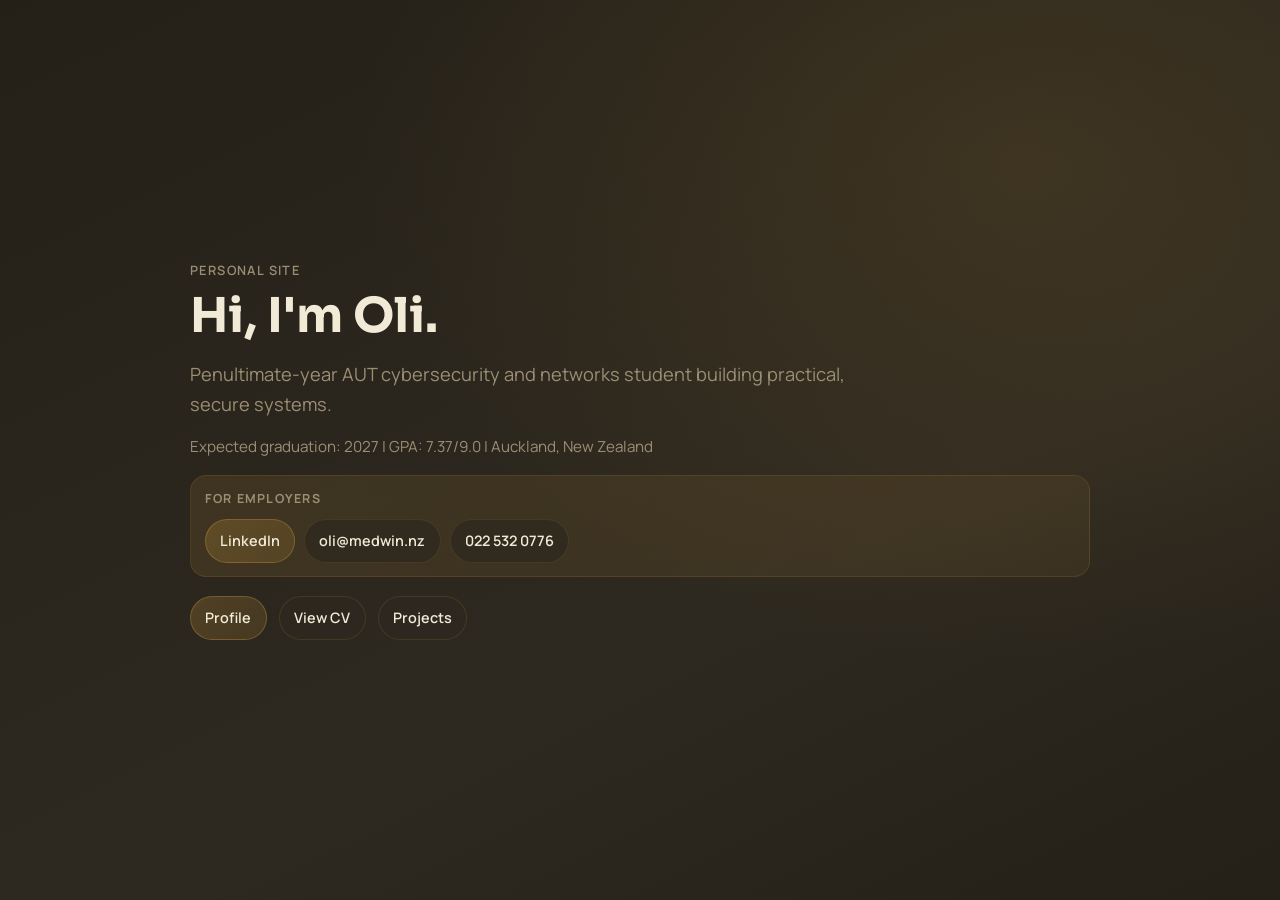
==== medwin.nz/index.html @ 0b94e2a2 "start of retheme" ====
<!doctype html>
<html lang="en">
  <head>
    <meta charset="utf-8" />
    <meta name="viewport" content="width=device-width, initial-scale=1" />
    <meta
      name="description"
      content="Oli Medwin portfolio: cybersecurity and networking student in Auckland with internship-ready project and infrastructure experience."
    />

    <link rel="preconnect" href="https://fonts.googleapis.com" />
    <link rel="preconnect" href="https://fonts.gstatic.com" crossorigin />
    <link
      href="https://fonts.googleapis.com/css2?family=Inter:wght@400;500;600;700;800&display=swap"
      rel="stylesheet"
    />

    <link rel="stylesheet" href="style.css" />
    <title>Oli Medwin | Portfolio</title>
  </head>
  <body class="story-page">
    <div class="story-scroll" id="story">
      <main class="story-main">
        <section class="chapter chapter-intro" id="intro" aria-labelledby="intro-title">
          <div class="chapter-inner chapter-home reveal">
            <p class="chapter-kicker">Personal site</p>
            <h1 id="intro-title">Hi, I'm Oli.</h1>
            <p class="home-subtitle">
              Penultimate-year AUT cybersecurity and networks student building practical, secure systems.
            </p>

            <p class="home-meta">
              <span>Expected graduation: 2027</span>
              <span>GPA: 7.37/9.0</span>
              <span>Auckland, New Zealand</span>
            </p>

            <div class="recruiter-strip" aria-label="Recruiter quick contact links">
              <p class="recruiter-label">For employers</p>
              <div class="recruiter-links">
                <a class="btn btn-accent" href="https://www.linkedin.com/in/olivermedwin/" target="_blank" rel="noopener">LinkedIn</a>
                <a class="btn" href="mailto:oli@medwin.nz">oli@medwin.nz</a>
                <a class="btn" href="tel:+64225320776">022 532 0776</a>
              </div>
            </div>

            <div class="chapter-cta intro-cta" aria-label="Intro quick links">
              <a class="btn btn-accent" href="#overview">Profile</a>
              <a class="btn" href="cv.html">View CV</a>
              <a class="btn" href="#builder">Projects</a>
            </div>
          </div>
        </section>

        <section class="chapter chapter-overview" id="overview" aria-labelledby="overview-title">
          <div class="chapter-inner reveal">
            <p class="chapter-kicker">About</p>
            <h2 id="overview-title">Quick profile</h2>

            <div class="overview-grid" aria-label="Profile overview cards">
              <article class="overview-card">
                <h3>Education</h3>
                <p>Bachelor of Computer and Information Science, AUT.</p>
                <p>Major in Cybersecurity and Networks.</p>
              </article>

              <article class="overview-card">
                <h3>Current work</h3>
                <p>Bartender at Shed 16, balancing service, teamwork, and fast execution.</p>
              </article>

              <article class="overview-card">
                <h3>Technical focus</h3>
                <p>Authentication/RBAC, secure networking, Linux systems, and infrastructure operations.</p>
              </article>
            </div>

            <section class="overview-highlights" aria-label="Key highlights">
              <h3>Highlights</h3>
              <ul class="cv-list">
                <li>Strong troubleshooting + clear communication in client-facing settings.</li>
                <li>800+ hours of community service (St John Youth, Student Volunteer Army).</li>
                <li>Grand Prior's Award recipient for leadership and community contribution.</li>
              </ul>
            </section>

            <div class="chapter-cta">
              <a class="btn btn-accent" href="cv.html">Open CV</a>
              <a class="btn" href="cv.pdf">Download CV PDF</a>
              <a class="btn" href="https://www.linkedin.com/in/olivermedwin/" target="_blank" rel="noopener">LinkedIn</a>
            </div>
          </div>
        </section>

        <section class="chapter chapter-builder" id="builder" aria-labelledby="builder-title">
          <div class="chapter-inner reveal">
            <p class="chapter-kicker">Projects</p>
            <h2 id="builder-title">Selected projects</h2>
            <p class="chapter-lead">
              A few recent infrastructure and security builds.
            </p>

            <div class="project-grid story-project-grid">
              <button
                type="button"
                class="project-card project-expand"
                aria-haspopup="dialog"
                aria-controls="project-modal"
                aria-label="Open project details for arena house points tracking web application"
              >
                <h3>Arena House Points Tracking Web Application</h3>
                <p>
                  Full-stack app for primary and high schools to track house points with secure role-based access.
                </p>
                <div class="tag-row" aria-label="Project tags">
                  <span class="tag">Full-stack</span>
                  <span class="tag">OAuth</span>
                  <span class="tag">RBAC</span>
                </div>
                <div class="project-details" hidden>
                  <p>
                    Production web app designed to support schools managing house competition points.
                  </p>
                  <h4>Highlights</h4>
                  <ul>
                    <li>Built the full-stack application and shipped to production on cloud hosting.</li>
                    <li>Implemented Google OAuth authentication and role-based access control.</li>
                    <li>Tech stack: JavaScript/TypeScript, OAuth, Vercel.</li>
                    <li>Live demo: <a href="https://demo.arena.medwin.nz" target="_blank" rel="noopener">demo.arena.medwin.nz</a></li>
                  </ul>
                </div>
              </button>

              <button
                type="button"
                class="project-card project-expand"
                aria-haspopup="dialog"
                aria-controls="project-modal"
                aria-label="Open project details for self hosted network home lab"
              >
                <h3>Self Hosted Network Home Lab</h3>
                <p>
                  Raspberry Pi home lab with secure remote access, DNS filtering, and private service hosting.
                </p>
                <div class="tag-row" aria-label="Project tags">
                  <span class="tag">DNS</span>
                  <span class="tag">VPN</span>
                  <span class="tag">Linux</span>
                </div>
                <div class="project-details" hidden>
                  <p>
                    Self-managed network environment focused on privacy, reliability, and secure authentication.
                  </p>
                  <h4>Highlights</h4>
                  <ul>
                    <li>Configured Pi-hole DNS filtering and Tailscale VPN for secure remote access.</li>
                    <li>Deployed and maintained Vaultwarden, Jellyfin, and Syncthing across a private VPN.</li>
                    <li>Maintained NAS backups and user-based access control for media and storage services.</li>
                    <li>Tech stack: Linux, Docker, DNS, VPN, user-based access control.</li>
                  </ul>
                </div>
              </button>

            </div>

            <div class="chapter-cta">
              <a class="btn btn-accent" href="https://demo.arena.medwin.nz" target="_blank" rel="noopener">Open Arena Demo</a>
              <a class="btn" href="projects.html">See full project list</a>
            </div>
          </div>
        </section>

        <section class="chapter chapter-bartender" id="bartender" aria-labelledby="bartender-title">
          <div class="chapter-inner reveal">
            <p class="chapter-kicker">Hospitality</p>
            <h2 id="bartender-title">Craft and service</h2>
            <p class="chapter-lead">
              Bartending sharpened consistency, communication, and calm execution under pressure.
            </p>

            <div class="recipe-grid" aria-label="Cocktail recipes">
              <article class="recipe-card">
                <h3>Oli's Feijoa Tom Collins</h3>
                <p class="recipe-note">Feijoa-forward, bright citrus, NZ gin backbone.</p>
                <details class="story-expand compact-expand">
                  <summary>View recipe</summary>
                  <div class="expand-body">
                    <h4>Ingredients</h4>
                    <ul class="recipe-ingredients">
                      <li>NZ gin</li>
                      <li>Feijoa puree or cordial</li>
                      <li>Lemon juice</li>
                      <li>Sugar syrup</li>
                      <li>Soda water</li>
                    </ul>
                    <h4>Method</h4>
                    <ol class="recipe-method">
                      <li>Shake gin, feijoa, lemon, and syrup with ice.</li>
                      <li>Strain into a tall glass over fresh ice.</li>
                      <li>Top with soda and stir once.</li>
                      <li>Garnish and serve.</li>
                    </ol>
                  </div>
                </details>
              </article>
            </div>

            <div class="chapter-cta">
              <a class="btn" href="cocktails.html">See full cocktail page</a>
            </div>
          </div>
        </section>

        <section class="chapter chapter-contact" id="contact" aria-labelledby="contact-title">
          <div class="chapter-inner reveal">
            <p class="chapter-kicker">Contact</p>
            <h2 id="contact-title">Let's connect.</h2>
            <p class="chapter-lead">
              Open to cybersecurity internship, graduate, and junior opportunities.
            </p>

            <p class="story-note">I can contribute across infrastructure, security, and client-facing communication.</p>

            <div class="contact-actions">
              <a class="btn btn-accent" href="https://www.linkedin.com/in/olivermedwin/" target="_blank" rel="noopener">LinkedIn</a>
              <a class="btn" href="mailto:oli@medwin.nz">oli@medwin.nz</a>
              <a class="btn" href="tel:+64225320776">022 532 0776</a>
              <a class="btn" href="https://github.com/oli-medwin" target="_blank" rel="noopener">GitHub</a>
            </div>

            <footer class="site-footer story-footer">
              <p class="footer-text">© <span class="js-year"></span> Oli Medwin. All rights reserved.</p>
            </footer>
          </div>
        </section>
      </main>

      <div
        class="modal-overlay"
        id="project-overlay"
        aria-hidden="true"
        aria-label="Project details overlay"
      >
        <div
          class="project-modal"
          id="project-modal"
          role="dialog"
          aria-modal="true"
          aria-labelledby="project-modal-title"
        >
          <div class="project-modal-inner">
            <div class="project-modal-head">
              <h2 id="project-modal-title">Project</h2>
              <button type="button" class="btn" id="project-modal-close">Close</button>
            </div>
            <div class="project-modal-body" id="project-modal-body"></div>
          </div>
        </div>
      </div>
    </div>

    <nav class="mobile-quick-nav" aria-label="Mobile quick navigation">
      <a class="mobile-quick-link is-active" data-target="intro" href="#intro">Home</a>
      <a class="mobile-quick-link" data-target="overview" href="#overview">Profile</a>
      <a class="mobile-quick-link" data-target="builder" href="#builder">Projects</a>
      <a class="mobile-quick-link" data-target="contact" href="#contact">Contact</a>
    </nav>

    <button class="back-to-top" id="back-to-top" type="button" aria-label="Back to top" aria-hidden="true">
      Back to top
    </button>

    <script defer src="script.js"></script>
  </body>
</html>
---- medwin.nz/style.css ----
@import url("https://fonts.googleapis.com/css2?family=Manrope:wght@400;500;600;700;800&family=Sora:wght@500;600;700;800&display=swap");

:root {
  --color-bg: #1A1714;
  --color-surface: #242018;
  --color-surface-2: #2E2920;
  --color-text: #F0EAD6;
  --color-muted: #9C8E74;
  --color-accent: #C9963A;
  --color-accent-hover: #E0AE52;
  --color-border: rgba(201,150,58,0.15);
  --color-border-strong: rgba(201,150,58,0.35);
  --color-shadow: rgba(0,0,0,0.4);

  --radius: 14px;
  --max-width: 880px;
  --container-pad: 1rem;

  --font-serif: Sora, "Avenir Next", "Segoe UI", sans-serif;
  --font-sans: Manrope, "DM Sans", "Segoe UI", system-ui, -apple-system, sans-serif;
}

*,
*::before,
*::after {
  box-sizing: border-box;
}

html,
body {
  height: 100%;
}

body {
  margin: 0;
  background: var(--color-bg);
  color: var(--color-text);
  font-family: var(--font-sans);
  line-height: 1.65;
  -webkit-font-smoothing: antialiased;
  -moz-osx-font-smoothing: grayscale;
}

img {
  max-width: 100%;
  height: auto;
}

.container {
  width: 100%;
  max-width: var(--max-width);
  margin: 0 auto;
  padding: 0 var(--container-pad);
}

.site-header {
  padding: 1.1rem 0;
  border-bottom: 1px solid var(--color-border);
  background: rgba(36,32,24,0.92);
  backdrop-filter: blur(8px);
}

.header-inner {
  display: flex;
  align-items: center;
  justify-content: space-between;
  gap: 1rem;
}

.brand {
  color: var(--color-text);
  text-decoration: none;
  font-family: var(--font-serif);
  font-weight: 700;
  letter-spacing: 0.2px;
}

nav {
  display: flex;
  align-items: center;
  gap: 0.25rem;
  flex-wrap: wrap;
  justify-content: center;
}

.nav-link {
  display: inline-flex;
  align-items: center;
  padding: 0.45rem 0.75rem;
  border-radius: 999px;
  text-decoration: none;
  color: var(--color-muted);
  border: 1px solid transparent;
  transition: transform 140ms ease, background-color 140ms ease, border-color 140ms ease, color 140ms ease;
}

.nav-link:hover {
  transform: translateY(-1px);
  color: var(--color-text);
  border-color: rgba(201,150,58,0.35);
  background: rgba(46,41,32,0.82);
}

.nav-link.active {
  color: var(--color-text);
  border-color: rgba(201,150,58,0.35);
  background: rgba(201,150,58,0.18);
}

.site-main {
  padding: 2.2rem 0 3rem;
}

.section {
  margin-top: 2rem;
}

.hero {
  padding-top: 0.5rem;
}

.hero h1 {
  margin: 0;
  font-family: var(--font-serif);
  font-size: clamp(2.2rem, 5vw, 3.4rem);
  line-height: 1.15;
}

.hero .tagline {
  margin: 1rem 0 0.3rem;
  font-size: 1.05rem;
  color: var(--color-text);
}

.hero .bio {
  margin-top: 1rem;
  color: var(--color-muted);
}

.lead {
  color: var(--color-muted);
}

.cta-links {
  display: flex;
  flex-wrap: wrap;
  gap: 0.75rem;
  margin-top: 1.4rem;
}

.cta-links a {
  display: inline-flex;
  align-items: center;
  gap: 0.5rem;
  padding: 0.55rem 0.9rem;
  border-radius: var(--radius);
  text-decoration: none;
  border: 1px solid var(--color-border);
  background: rgba(46,41,32,0.82);
  color: var(--color-text);
  transition: transform 140ms ease, border-color 140ms ease, background-color 140ms ease;
}

.cta-links a:hover {
  transform: translateY(-1px);
  border-color: rgba(224,174,82,0.72);
  background: rgba(46,41,32,0.88);
}

.section-title {
  font-family: var(--font-serif);
  font-size: 1.6rem;
  margin: 0 0 0.8rem;
}

.card {
  background: var(--color-surface);
  border: 1px solid var(--color-border);
  border-radius: var(--radius);
  padding: 1.25rem;
}

/* Projects */
.project-grid {
  display: grid;
  grid-template-columns: 1fr;
  gap: 1rem;
}

@media (min-width: 720px) {
  .project-grid {
    grid-template-columns: repeat(2, 1fr);
  }
}

.project-card {
  background: var(--color-surface);
  border: 1px solid var(--color-border);
  border-radius: var(--radius);
  padding: 1.25rem;
  transition: transform 160ms ease, box-shadow 160ms ease, border-color 160ms ease;
}

.project-card:hover {
  transform: translateY(-3px);
  border-color: rgba(201,150,58,0.35);
  box-shadow: 0 18px 44px var(--color-shadow);
}

.project-card h3 {
  font-family: var(--font-serif);
  margin: 0;
  font-size: 1.25rem;
  letter-spacing: 0.2px;
}

.project-card p {
  margin: 0.65rem 0 0;
  color: var(--color-muted);
}

.tag-row {
  display: flex;
  flex-wrap: wrap;
  gap: 0.45rem;
  margin-top: 1rem;
}

.tag {
  font-size: 0.9rem;
  padding: 0.25rem 0.6rem;
  border-radius: 999px;
  border: 1px solid var(--color-border);
  color: var(--color-muted);
  background: rgba(46,41,32,0.82);
}

/* Buttons/links */
.btn {
  display: inline-flex;
  align-items: center;
  justify-content: center;
  gap: 0.5rem;
  padding: 0.65rem 1rem;
  border-radius: var(--radius);
  border: 1px solid var(--color-border);
  background: rgba(46,41,32,0.86);
  color: var(--color-text);
  text-decoration: none;
  transition: transform 140ms ease, border-color 140ms ease, background-color 140ms ease;
}

.btn:hover {
  transform: translateY(-1px);
  border-color: rgba(224,174,82,0.72);
  background: rgba(46,41,32,0.9);
}

.btn-accent {
  border-color: rgba(201,150,58,0.35);
  background: rgba(201,150,58,0.18);
}

.link-list {
  list-style: none;
  padding: 0;
  margin: 0.5rem 0 0;
  display: grid;
  gap: 0.75rem;
}

@media (min-width: 720px) {
  .link-list {
    grid-template-columns: repeat(2, 1fr);
  }
}

/* Cocktails (flip cards) */
.flip-grid {
  display: grid;
  grid-template-columns: 1fr;
  gap: 1rem;
}

@media (min-width: 720px) {
  .flip-grid {
    grid-template-columns: repeat(2, 1fr);
  }
}

.flip-card {
  width: 100%;
  border: 0;
  padding: 0;
  background: transparent;
  cursor: pointer;
  text-align: left;
  perspective: 1000px;
  -webkit-tap-highlight-color: transparent;
}

.flip-card:focus-visible {
  outline: 2px solid var(--color-accent);
  outline-offset: 4px;
  border-radius: var(--radius);
}

.flip-card-inner {
  position: relative;
  width: 100%;
  height: clamp(220px, 34vh, 320px);
  transform-style: preserve-3d;
  transition: transform 520ms cubic-bezier(0.2, 0.8, 0.2, 1);
}

.flip-card[data-flipped="true"] .flip-card-inner {
  transform: rotateY(180deg);
}

.flip-card-front,
.flip-card-back {
  position: absolute;
  inset: 0;
  backface-visibility: hidden;
  border-radius: var(--radius);
  border: 1px solid var(--color-border);
  background: var(--color-surface);
  padding: 1.25rem;
  display: flex;
  flex-direction: column;
}

.flip-card-front {
  justify-content: space-between;
  transform: rotateY(0deg);
}

.flip-card-back {
  transform: rotateY(180deg);
  overflow: auto;
}

.flip-card-back h3 {
  margin: 0 0 0.4rem;
  font-family: var(--font-serif);
  font-size: 1.2rem;
}

.recipe-note {
  color: var(--color-muted);
  margin: 0.55rem 0 0;
}

.recipe-meta {
  margin-top: 1rem;
  color: var(--color-muted);
  font-size: 0.95rem;
}

.recipe-sections {
  margin-top: 0.1rem;
  display: grid;
  gap: 0.85rem;
}

.recipe-sections h4 {
  margin: 0;
  font-size: 0.95rem;
  font-weight: 700;
  color: var(--color-text);
  letter-spacing: 0.1px;
}

.recipe-ingredients {
  margin: 0;
  padding-left: 1.1rem;
  color: var(--color-muted);
}

.recipe-method {
  margin: 0;
  padding-left: 1.1rem;
  color: var(--color-muted);
}

/* Add a calm hover lift without triggering flip */
.flip-card:hover .flip-card-front,
.flip-card:hover .flip-card-back {
  border-color: rgba(201,150,58,0.35);
}

/* Projects modal (fullscreen-ish details) */
button.project-card.project-expand {
  cursor: pointer;
  width: 100%;
  text-align: left;
  appearance: none;
  -webkit-appearance: none;
  font-family: var(--font-sans);
}

button.project-card.project-expand:focus-visible {
  outline: 2px solid rgba(224,174,82,0.95);
  outline-offset: 4px;
}

.modal-overlay {
  position: fixed;
  inset: 0;
  background: rgba(26,23,20,0.86);
  display: flex;
  align-items: center;
  justify-content: center;
  padding: 1rem;
  z-index: 50;
  opacity: 0;
  visibility: hidden;
  pointer-events: none;
  transition: opacity 160ms ease, visibility 0s linear 160ms;
}

.modal-overlay.is-open {
  opacity: 1;
  visibility: visible;
  pointer-events: auto;
  transition: opacity 160ms ease;
}

.project-modal {
  width: calc(100vw - 2rem);
  height: calc(100vh - 2rem);
  max-width: 980px;
  max-height: 900px;
  background:
    radial-gradient(120% 110% at 10% -10%, rgba(201,150,58,0.18), transparent 48%),
    radial-gradient(110% 100% at 100% 100%, rgba(201,150,58,0.15), transparent 52%),
    linear-gradient(154deg, #2A241A 0%, #2E2920 56%, #242018 100%);
  border: 1px solid var(--color-border);
  border-radius: 18px;
  overflow: auto;
  box-shadow: 0 30px 90px var(--color-shadow);
  opacity: 0;
  transform: translateY(10px) scale(0.985);
  transition: transform 180ms cubic-bezier(0.22, 1, 0.36, 1), opacity 180ms ease;
}

.modal-overlay.is-open .project-modal {
  opacity: 1;
  transform: none;
}

.project-modal-inner {
  padding: 1.25rem;
}

.project-modal-head {
  display: flex;
  align-items: flex-start;
  justify-content: space-between;
  gap: 1rem;
  position: sticky;
  top: 0;
  z-index: 1;
  margin: -1.25rem -1.25rem 1rem;
  padding: 1rem 1.25rem 0.9rem;
  border-bottom: 1px solid rgba(201,150,58,0.15);
  background: rgba(36,32,24,0.9);
  backdrop-filter: blur(7px);
}

.project-modal-head h2 {
  font-family: var(--font-serif);
  margin: 0;
  font-size: 1.6rem;
}

.project-modal-body {
  color: var(--color-muted);
}

.project-modal-body h4 {
  color: var(--color-text);
  margin: 1rem 0 0.5rem;
}

.project-modal-body ul,
.project-modal-body ol {
  padding-left: 1.1rem;
  margin: 0.25rem 0 0.9rem;
}

/* Contact */
.contact-grid {
  display: grid;
  gap: 1rem;
}

/* CV */
.cv-paper {
  background: var(--color-surface);
  border: 1px solid var(--color-border);
  border-radius: var(--radius);
  padding: 1.5rem;
}

.cv-header {
  display: flex;
  flex-direction: column;
  gap: 0.2rem;
}

.cv-title {
  margin: 0;
  font-family: var(--font-serif);
  font-size: 2rem;
}

.cv-subtitle {
  margin: 0;
  color: var(--color-muted);
}

.cv-section {
  margin-top: 1.2rem;
}

.cv-section h2 {
  font-family: var(--font-serif);
  font-size: 1.25rem;
  margin: 0 0 0.6rem;
}

.cv-section h3 {
  font-family: var(--font-serif);
  font-size: 1.25rem;
  margin: 0 0 0.6rem;
}

.cv-list {
  margin: 0;
  padding-left: 1.1rem;
  color: var(--color-muted);
}

.cv-row {
  display: grid;
  gap: 0.35rem;
  margin-bottom: 0.85rem;
}

.cv-item-title {
  font-weight: 600;
  color: var(--color-text);
}

.cv-item-subtitle {
  color: var(--color-muted);
}

/* Footer */
.site-footer {
  padding: 1.5rem 0 2rem;
  border-top: 1px solid var(--color-border);
  color: var(--color-muted);
}

.footer-text {
  margin: 0;
  font-size: 0.95rem;
}

/* Print-friendly CV */
@media print {
  body {
    background: #242018;
    color: #F0EAD6;
  }

  .detail-page::before {
    display: none !important;
  }

  .site-header,
  .site-footer,
  .btn {
    display: none !important;
  }

  .site-main {
    padding: 0;
  }

  .cv-paper {
    border: none;
    border-radius: 0;
    padding: 0;
    background: transparent;
  }

  .cv-section h2,
  .cv-title {
    color: #F0EAD6;
  }

  a {
    color: #F0EAD6;
    text-decoration: none;
  }
}

/* One-page (scroll snap) layout */
.is-onepage {
  overflow: hidden;
}

.is-onepage .site-header {
  position: fixed;
  top: 0;
  left: 0;
  right: 0;
  z-index: 40;
}

.is-onepage .site-main {
  padding: 0;
}

.is-onepage .snap-scroll {
  height: 100vh;
  overflow-y: auto;
  scroll-snap-type: y mandatory;
  scroll-behavior: smooth;
  scroll-padding-top: var(--header-h, 72px);
}

.is-onepage .snap-section {
  min-height: 100vh;
  scroll-snap-align: start;
  scroll-snap-stop: always;
  overflow-y: auto;
  padding: calc(var(--header-h, 72px) + 2.2rem) 0 3rem;
}

/* Make anchor jumps land cleanly below fixed header */
.is-onepage .snap-section {
  scroll-margin-top: var(--header-h, 72px);
}

/* Expandable blocks (native details/summary) */
.expand {
  border: 1px solid var(--color-border);
  border-radius: var(--radius);
  background: rgba(46,41,32,0.82);
  overflow: clip;
}

.expand > summary {
  cursor: pointer;
  list-style: none;
  padding: 0.75rem 1rem;
  padding-right: 2.6rem;
  user-select: none;
  color: var(--color-text);
  font-weight: 600;
  position: relative;
}

.expand > summary::-webkit-details-marker {
  display: none;
}

.expand > summary::after {
  content: "+";
  position: absolute;
  right: 0.95rem;
  top: 50%;
  transform: translateY(-50%);
  font-size: 1rem;
  line-height: 1;
  color: var(--color-muted);
  transition: transform 180ms ease, color 180ms ease;
}

.expand[open] > summary {
  border-bottom: 1px solid var(--color-border);
}

.expand[open] > summary::after {
  transform: translateY(-50%) rotate(45deg);
  color: var(--color-text);
}

.expand-body {
  padding: 0 1rem 1rem;
  color: var(--color-muted);
}

.expand:focus-within {
  border-color: rgba(224,174,82,0.72);
}

details.is-animating {
  will-change: height;
}

/* Story page redesign */
.story-page {
  --story-bg: #1A1714;
  --story-panel: rgba(36,32,24,0.9);
  --story-panel-soft: rgba(46,41,32,0.88);
  --story-text: #F0EAD6;
  --story-muted: #9C8E74;
  --story-accent: #C9963A;
  --story-accent-soft: rgba(201,150,58,0.2);
  --story-cool: #C9963A;
  --story-border: rgba(201,150,58,0.15);
  --story-shadow: rgba(0,0,0,0.4);

  margin: 0;
  background:
    radial-gradient(120% 92% at 50% -8%, #2E2920 0%, #242018 48%, var(--story-bg) 100%),
    linear-gradient(180deg, #242018 0%, #1A1714 100%);
  color: var(--story-text);
  font-family: Manrope, "Avenir Next", "Segoe UI", sans-serif;
  overflow: hidden;
  position: relative;
  isolation: isolate;
}

.story-page::before {
  content: "";
  position: fixed;
  inset: 0;
  z-index: -1;
  pointer-events: none;
  background:
    radial-gradient(40% 35% at 15% 12%, rgba(201,150,58,0.13), transparent 70%),
    radial-gradient(38% 33% at 85% 20%, rgba(201,150,58,0.16), transparent 72%),
    radial-gradient(50% 50% at 50% 102%, rgba(201,150,58,0.12), transparent 78%);
  animation: story-ambience 18s ease-in-out infinite;
}

@keyframes story-ambience {
  0% {
    transform: translate3d(0, 0, 0) scale(1);
  }
  50% {
    transform: translate3d(0, -1.6%, 0) scale(1.015);
  }
  100% {
    transform: translate3d(0, 0, 0) scale(1);
  }
}

.story-page h1,
.story-page h2,
.story-page h3,
.story-page h4,
.story-page summary {
  font-family: Sora, "Avenir Next", "Segoe UI", sans-serif;
  letter-spacing: 0;
  font-weight: 700;
}

.story-page p,
.story-page li,
.story-page a,
.story-page button {
  font-family: Manrope, "Avenir Next", "Segoe UI", sans-serif;
}

.story-scroll {
  height: 100vh;
  overflow-y: auto;
  scroll-snap-type: y mandatory;
  scroll-behavior: smooth;
  -webkit-overflow-scrolling: touch;
}

.story-scroll.no-snap {
  scroll-snap-type: none;
}

.story-main {
  position: relative;
}

.chapter {
  --chapter-glow: rgba(201,150,58,0.13);

  min-height: 100dvh;
  scroll-snap-align: start;
  scroll-snap-stop: always;
  position: relative;
  display: flex;
  align-items: center;
  justify-content: center;
  padding: clamp(2.7rem, 6vh, 5rem) 1.25rem;
  overflow: hidden;
}

.chapter::before {
  content: "";
  position: absolute;
  inset: 0;
  background: radial-gradient(75% 80% at 80% 18%, var(--chapter-glow), transparent 70%);
  opacity: 0.68;
  pointer-events: none;
}

.chapter-intro {
  --chapter-glow: rgba(201,150,58,0.18);
  background: linear-gradient(154deg, #242018 0%, #2E2920 62%, #242018 100%);
}

.chapter-overview {
  --chapter-glow: rgba(201,150,58,0.16);
  background: linear-gradient(154deg, #242018 0%, #2E2920 62%, #242018 100%);
}

.chapter-builder {
  --chapter-glow: rgba(201,150,58,0.15);
  background: linear-gradient(154deg, #242018 0%, #2E2920 62%, #242018 100%);
}

.chapter-bartender {
  --chapter-glow: rgba(201,150,58,0.18);
  background: linear-gradient(154deg, #242018 0%, #2E2920 62%, #242018 100%);
}

.chapter-credentials {
  --chapter-glow: rgba(201,150,58,0.12);
  background: linear-gradient(154deg, #242018 0%, #2E2920 62%, #242018 100%);
}

.chapter-contact {
  --chapter-glow: rgba(201,150,58,0.16);
  background: linear-gradient(154deg, #242018 0%, #2E2920 62%, #242018 100%);
}

.chapter-inner {
  width: min(900px, 100%);
  position: relative;
  z-index: 1;
  border: 0;
  border-radius: 0;
  background: transparent;
  box-shadow: none;
  padding: 0;
}

.reveal {
  opacity: 0;
  transform: translateY(16px);
  transition: opacity 520ms ease, transform 520ms cubic-bezier(0.22, 1, 0.36, 1);
}

.reveal.is-visible {
  opacity: 1;
  transform: none;
}

.chapter-kicker {
  margin: 0 0 0.55rem;
  color: #9C8E74;
  font-weight: 600;
  text-transform: uppercase;
  letter-spacing: 0.11em;
  font-size: 0.8rem;
}

.story-page h1,
.story-page h2 {
  margin: 0;
  line-height: 1.1;
  font-size: clamp(1.85rem, 4.2vw, 3rem);
}

.chapter-home h1 {
  max-width: 18ch;
}

.home-subtitle {
  color: #9C8E74;
  margin: 1rem 0 0;
  max-width: 64ch;
  font-size: clamp(1rem, 1.8vw, 1.14rem);
}

.home-meta {
  margin: 0.9rem 0 0;
  color: var(--story-muted);
  font-size: 0.95rem;
}

.home-meta span + span::before {
  content: " | ";
  color: #9C8E74;
}

.recruiter-strip {
  margin-top: 1rem;
  border: 1px solid var(--story-border);
  border-radius: 16px;
  background: linear-gradient(134deg, rgba(201,150,58,0.13) 0%, rgba(201,150,58,0.08) 100%);
  padding: 0.85rem;
}

.recruiter-label {
  margin: 0 0 0.55rem;
  color: #9C8E74;
  font-size: 0.78rem;
  letter-spacing: 0.1em;
  text-transform: uppercase;
  font-weight: 700;
}

.recruiter-links {
  display: flex;
  flex-wrap: wrap;
  gap: 0.6rem;
}

.recruiter-links .btn {
  min-height: 40px;
  padding: 0.55rem 0.88rem;
  font-size: 0.9rem;
}

.intro-cta .btn {
  min-height: 40px;
  padding: 0.55rem 0.9rem;
  font-size: 0.9rem;
}

.back-to-top {
  position: fixed;
  right: 1rem;
  bottom: 1rem;
  z-index: 41;
  border-radius: 999px;
  border: 1px solid rgba(201,150,58,0.35);
  background: rgba(36,32,24,0.92);
  color: #F0EAD6;
  font-weight: 700;
  font-size: 0.84rem;
  letter-spacing: 0.03em;
  min-height: 42px;
  padding: 0.55rem 0.9rem;
  cursor: pointer;
  opacity: 0;
  transform: translateY(10px);
  pointer-events: none;
  transition: opacity 180ms ease, transform 180ms ease, border-color 180ms ease, background-color 180ms ease;
}

.back-to-top:hover {
  border-color: rgba(224,174,82,0.35);
  background: rgba(46,41,32,0.95);
}

.back-to-top.is-visible {
  opacity: 1;
  transform: none;
  pointer-events: auto;
}

.project-details a,
.project-modal-body a {
  color: #C9963A;
}

.chapter-lead {
  color: var(--story-muted);
  margin: 1rem 0 0;
  max-width: 70ch;
  font-size: clamp(1rem, 1.8vw, 1.2rem);
}

.chapter-cta {
  margin-top: 1.15rem;
  display: flex;
  flex-wrap: wrap;
  gap: 0.75rem;
}

.overview-grid {
  margin-top: 1.2rem;
  display: grid;
  gap: 0.95rem;
  grid-template-columns: 1fr;
}

@media (min-width: 760px) {
  .overview-grid {
    grid-template-columns: repeat(3, minmax(0, 1fr));
  }
}

.overview-card {
  border: 1px solid var(--story-border);
  border-radius: 16px;
  background: linear-gradient(145deg, rgba(46,41,32,0.84), rgba(46,41,32,0.8));
  padding: 1rem;
  transition: transform 180ms cubic-bezier(0.22, 1, 0.36, 1), border-color 180ms ease, background-color 180ms ease;
}

@media (hover: hover) {
  .overview-card:hover {
    transform: translateY(-2px);
    border-color: rgba(201,150,58,0.35);
    background: rgba(46,41,32,0.86);
  }
}

.overview-card h3 {
  margin: 0;
  font-size: 1.1rem;
  font-weight: 700;
}

.overview-card p,
.overview-card li {
  color: var(--story-muted);
}

.overview-card p {
  margin: 0.5rem 0 0;
}

.overview-card ul {
  margin: 0.5rem 0 0;
  padding-left: 1.1rem;
}

.overview-highlights {
  margin-top: 0.95rem;
  border: 1px solid var(--story-border);
  border-radius: 16px;
  background: linear-gradient(148deg, rgba(201,150,58,0.11) 0%, rgba(201,150,58,0.06) 100%);
  padding: 0.95rem 1rem;
}

.overview-highlights h3 {
  margin: 0;
  color: var(--story-text);
  font-size: 1.05rem;
}

.overview-highlights .cv-list {
  margin: 0.55rem 0 0;
  color: var(--story-muted);
}

@media (min-width: 760px) {
  .overview-highlights .cv-list {
    display: grid;
    grid-template-columns: repeat(3, minmax(0, 1fr));
    gap: 0.35rem 1.3rem;
  }
}

.story-note {
  margin-top: 1.2rem;
  max-width: none;
  color: var(--story-muted);
  border: 1px solid var(--story-border);
  border-radius: 16px;
  background: rgba(36,32,24,0.82);
  padding: 0.85rem 1rem;
}

.story-note .cv-list {
  margin: 0;
}

.story-page .cv-list {
  color: var(--story-muted);
}

.story-page .btn {
  border-radius: 999px;
  border: 1px solid var(--story-border);
  background: rgba(46,41,32,0.84);
  color: var(--story-text);
  font-weight: 600;
  min-height: 44px;
  transition: transform 180ms ease, border-color 180ms ease, background-color 180ms ease;
}

.story-page .btn:hover {
  transform: translateY(-1px);
  border-color: rgba(224,174,82,0.35);
  background: rgba(46,41,32,0.94);
}

.story-page .btn-accent {
  border-color: rgba(201,150,58,0.35);
  background: linear-gradient(130deg, rgba(201,150,58,0.24) 0%, rgba(201,150,58,0.16) 100%);
}

.story-expand {
  margin-top: 1.2rem;
  border: 1px solid var(--story-border);
  border-radius: 16px;
  background: rgba(36,32,24,0.86);
  overflow: clip;
}

.story-expand > summary {
  padding: 0.8rem 1rem;
  padding-right: 2.6rem;
  cursor: pointer;
  list-style: none;
  font-size: 1.05rem;
  color: var(--story-text);
  position: relative;
}

.story-expand > summary::-webkit-details-marker {
  display: none;
}

.story-expand > summary::after {
  content: "+";
  position: absolute;
  right: 0.95rem;
  top: 50%;
  transform: translateY(-50%);
  font-size: 1.1rem;
  line-height: 1;
  color: var(--story-muted);
  transition: transform 200ms ease, color 200ms ease;
}

.story-expand[open] > summary {
  border-bottom: 1px solid var(--story-border);
}

.story-expand[open] > summary::after {
  transform: translateY(-50%) rotate(45deg);
  color: var(--story-text);
}

.story-expand .expand-body {
  padding: 0.85rem 1rem 1rem;
  color: var(--story-muted);
}

.story-expand .expand-body p {
  margin: 0;
}

.compact-expand {
  margin-top: 0.85rem;
}

.compact-expand > summary {
  padding: 0.7rem 0.9rem;
  font-size: 0.9rem;
  font-weight: 600;
}

.compact-expand .expand-body {
  padding: 0.75rem 0.9rem 0.9rem;
}

.compact-expand .expand-body ul {
  margin: 0;
  padding-left: 1.1rem;
  color: var(--story-muted);
}

.scroll-cue {
  display: none;
}

.scroll-cue-end {
  display: none;
}

.story-rail {
  display: none;
}

.story-rail::before {
  content: "";
  position: absolute;
  left: 50%;
  top: -0.8rem;
  bottom: -0.8rem;
  width: 1px;
  transform: translateX(-50%);
  background: rgba(201,150,58,0.22);
  pointer-events: none;
}

.rail-dot {
  width: 13px;
  height: 13px;
  border: 1px solid rgba(201,150,58,0.35);
  border-radius: 999px;
  background: rgba(46,41,32,0.94);
  cursor: pointer;
  padding: 0;
  transition: transform 160ms ease, background-color 160ms ease, border-color 160ms ease;
}

.rail-dot:hover {
  transform: scale(1.15);
}

.rail-dot.is-active {
  background: var(--story-accent);
  border-color: var(--story-accent);
  box-shadow: 0 0 0 6px rgba(201,150,58,0.2);
}

.mobile-quick-nav {
  display: none;
}

.mobile-quick-link {
  text-decoration: none;
}

.story-project-grid {
  margin-top: 1.2rem;
  grid-template-columns: repeat(2, minmax(0, 1fr));
  gap: 0.95rem;
}

.story-page .project-card {
  border: 1px solid var(--story-border);
  border-radius: 16px;
  background: linear-gradient(155deg, rgba(201,150,58,0.12) 0%, rgba(201,150,58,0.06) 45%, rgba(46,41,32,0.8) 100%);
  min-height: 100%;
}

.story-page .project-card:hover {
  border-color: rgba(201,150,58,0.35);
  box-shadow: 0 10px 28px rgba(0,0,0,0.4);
}

.story-page .project-card h3 {
  color: var(--story-text);
  font-size: 1.3rem;
}

.story-page .project-card p,
.story-page .project-card li {
  color: var(--story-muted);
}

.story-page .tag {
  border-color: rgba(201,150,58,0.35);
  color: var(--story-text);
  background: linear-gradient(145deg, rgba(201,150,58,0.15), rgba(201,150,58,0.12));
}

.recipe-grid {
  display: grid;
  gap: 0.85rem;
  grid-template-columns: 1fr;
  margin-top: 1.2rem;
  max-width: 680px;
}

.recipe-card {
  border: 1px solid var(--story-border);
  border-radius: 16px;
  padding: 1rem;
  background: linear-gradient(155deg, rgba(201,150,58,0.08) 0%, rgba(201,150,58,0.09) 100%);
}

.recipe-card h3 {
  margin: 0;
  color: var(--story-text);
  font-size: 1.25rem;
}

.recipe-card > p {
  margin: 0.45rem 0 0;
  color: var(--story-muted);
}

.recipe-card h4 {
  margin: 0.9rem 0 0.45rem;
  color: var(--story-text);
}

.recipe-open {
  display: none;
}

.recipe-card[open] .recipe-open {
  display: none;
}

.recipe-body {
  padding: 0;
  border: 0;
}

.recipe-body h4 {
  margin: 0.2rem 0 0.45rem;
  font-size: 1.02rem;
  color: var(--story-text);
}

.recipe-ingredients,
.recipe-method {
  margin: 0;
  padding-left: 1.1rem;
  color: var(--story-muted);
}

.credentials-layout {
  margin-top: 1.2rem;
  display: grid;
  grid-template-columns: repeat(2, minmax(0, 1fr));
  gap: 0.9rem;
}

.credential-card {
  border: 1px solid var(--story-border);
  border-radius: 16px;
  background: rgba(36,32,24,0.82);
  padding: 1rem;
}

.credential-card h3 {
  margin: 0;
  font-size: 1.25rem;
}

.credential-card p {
  margin: 0.5rem 0 0;
  color: var(--story-muted);
}

.credential-card .cv-list li {
  margin-bottom: 0.28rem;
}

.credential-strong {
  color: var(--story-text) !important;
  font-weight: 700;
}

.contact-actions {
  margin-top: 1.25rem;
  display: flex;
  flex-wrap: wrap;
  gap: 0.75rem;
}

.story-page .site-footer.story-footer {
  margin-top: 1.3rem;
  padding: 1rem 0 0;
  border-top-color: rgba(201,150,58,0.15);
}

.story-page .footer-text {
  color: var(--story-muted);
}

.story-page .modal-overlay {
  background: rgba(26,23,20,0.88);
}

.story-page .project-modal {
  background: linear-gradient(150deg, #242018 0%, #2A241A 100%);
  border-color: rgba(201,150,58,0.35);
}

.story-page .project-modal-body,
.story-page .project-modal-body li,
.story-page .project-modal-body p {
  color: var(--story-muted);
}

.story-page .project-modal-head h2,
.story-page .project-modal-body h4 {
  color: var(--story-text);
}

@media (max-width: 1050px) {
  .overview-grid,
  .story-project-grid {
    grid-template-columns: repeat(2, minmax(0, 1fr));
  }

  .recipe-grid {
    max-width: none;
  }
}

@media (max-width: 820px) {
  .story-rail {
    display: none;
  }

  .story-scroll {
    scroll-snap-type: none;
    scroll-padding-top: 0.4rem;
    scroll-padding-bottom: 8.2rem;
  }

  .story-main {
    display: block;
    padding: 0.4rem 0.95rem 7.9rem;
  }

  .chapter {
    min-height: auto;
    border: 0;
    border-radius: 0;
    padding: 1.3rem 0;
    scroll-snap-align: none;
    scroll-snap-stop: normal;
    box-shadow: none;
  }

  .chapter::before {
    opacity: 0;
    background: none;
  }

  .chapter + .chapter {
    border-top: 1px solid rgba(201,150,58,0.15);
  }

  .chapter-intro {
    background: transparent;
  }

  .chapter-overview {
    background: transparent;
  }

  .chapter-builder {
    background: transparent;
  }

  .chapter-bartender {
    background: transparent;
  }

  .chapter-contact {
    background: transparent;
  }

  .chapter-inner {
    border: 0;
    border-radius: 0;
    background: transparent;
    padding: 0;
    backdrop-filter: none;
  }

  .chapter-kicker {
    font-size: 0.72rem;
    letter-spacing: 0.13em;
  }

  .chapter h1,
  .chapter h2 {
    font-size: clamp(1.65rem, 8vw, 2.15rem);
  }

  .chapter-home h1 {
    max-width: none;
  }

  .chapter-lead,
  .home-subtitle {
    margin-top: 0.78rem;
    font-size: 0.98rem;
    line-height: 1.55;
    max-width: none;
  }

  .home-meta {
    margin-top: 0.85rem;
    display: block;
    color: var(--story-muted);
    font-size: 0.92rem;
  }

  .home-meta span + span::before {
    content: "";
  }

  .home-meta span {
    display: block;
    width: auto;
    margin-top: 0.25rem;
    padding: 0;
    border: 0;
    background: transparent;
    color: var(--story-muted);
    font-size: 0.92rem;
    letter-spacing: 0;
  }

  .chapter-cta {
    margin-top: 1rem;
    display: grid;
    grid-template-columns: 1fr;
    gap: 0.5rem;
  }

  .recruiter-strip {
    margin-top: 0.85rem;
    padding: 0.74rem;
  }

  .recruiter-label {
    font-size: 0.72rem;
    margin-bottom: 0.45rem;
  }

  .recruiter-links {
    display: grid;
    grid-template-columns: 1fr;
    gap: 0.5rem;
  }

  .recruiter-links .btn {
    width: 100%;
    justify-content: center;
    min-height: 42px;
  }

  .intro-cta {
    grid-template-columns: repeat(2, minmax(0, 1fr));
  }

  .intro-cta .btn {
    min-height: 42px;
    font-size: 0.85rem;
  }

  .chapter-cta .btn {
    width: 100%;
    justify-content: center;
    min-height: 46px;
    padding-inline: 0.75rem;
    font-size: 0.9rem;
  }

  .compact-expand {
    margin-top: 0.75rem;
    border-color: rgba(201,150,58,0.15);
    background: rgba(36,32,24,0.82);
  }

  .compact-expand > summary {
    padding: 0.62rem 0.78rem;
    font-size: 0.8rem;
    text-transform: uppercase;
    letter-spacing: 0.08em;
  }

  .compact-expand .expand-body {
    padding: 0.62rem 0.78rem 0.82rem;
    font-size: 0.92rem;
  }

  .overview-grid,
  .story-project-grid {
    display: grid;
    grid-template-columns: 1fr;
    gap: 0.75rem;
    margin-top: 0.9rem;
    padding: 0;
  }

  .overview-grid > .overview-card,
  .story-project-grid > .project-card {
    min-width: auto;
    scroll-snap-align: none;
  }

  .story-project-grid > .project-card {
    text-align: left;
  }

  .recipe-grid,
  .credentials-layout {
    grid-template-columns: 1fr;
  }

  .story-note {
    margin-top: 0.88rem;
    border-left: 0;
    padding-left: 0;
    font-size: 0.94rem;
  }

  .contact-actions {
    margin-top: 1rem;
    display: grid;
    grid-template-columns: 1fr;
    gap: 0.55rem;
  }

  .story-page .site-footer.story-footer {
    margin-top: 1rem;
  }

  .mobile-quick-nav {
    position: fixed;
    left: 50%;
    transform: translateX(-50%);
    width: min(94vw, 440px);
    bottom: max(0.45rem, calc(0.25rem + env(safe-area-inset-bottom, 0px)));
    z-index: 40;
    display: grid;
    grid-template-columns: repeat(4, minmax(0, 1fr));
    gap: 0.28rem;
    padding: 0.28rem;
    border: 1px solid rgba(201,150,58,0.15);
    border-radius: 999px;
    background: rgba(36,32,24,0.9);
    backdrop-filter: blur(12px);
    box-shadow: 0 10px 20px rgba(0,0,0,0.4);
    pointer-events: auto;
  }

  .back-to-top {
    right: 0.78rem;
    bottom: max(4.1rem, calc(4rem + env(safe-area-inset-bottom, 0px)));
    z-index: 42;
  }

  .mobile-quick-link {
    min-height: 44px;
    border-radius: 999px;
    border: 1px solid transparent;
    background: rgba(46,41,32,0.84);
    color: rgba(240,234,214,0.92);
    font-size: 0.66rem;
    font-weight: 700;
    letter-spacing: 0.08em;
    text-transform: uppercase;
    display: inline-flex;
    align-items: center;
    justify-content: center;
    transition: transform 0.22s ease, border-color 0.22s ease, background 0.22s ease, color 0.22s ease;
    -webkit-tap-highlight-color: transparent;
    touch-action: manipulation;
  }

  .mobile-quick-link.is-active,
  .mobile-quick-link:active {
    border-color: rgba(201,150,58,0.35);
    background: linear-gradient(135deg, rgba(201,150,58,0.32), rgba(201,150,58,0.38));
    color: #F0EAD6;
    transform: translateY(-1px);
  }

  .chapter:last-of-type {
    padding-bottom: max(6.9rem, calc(6.2rem + env(safe-area-inset-bottom, 0px)));
  }
}

@media (max-width: 560px) {
  .story-main {
    padding-inline: 0.78rem;
  }

  .chapter-cta,
  .contact-actions {
    grid-template-columns: 1fr;
  }

  .mobile-quick-link {
    font-size: 0.63rem;
    letter-spacing: 0.08em;
  }
}

@media (prefers-reduced-motion: reduce) {
  .story-scroll {
    scroll-behavior: auto;
  }

  .reveal,
  .rail-dot,
  .mobile-quick-link,
  .story-page .btn,
  .story-page .project-card,
  .story-page::before,
  .overview-card,
  .project-modal,
  .detail-page::before {
    transition: none !important;
    animation: none !important;
  }
}

/* Standalone detail pages (projects/cocktails/contact/cv) */
.detail-page {
  --detail-bg: #1A1714;
  --detail-surface: #242018;
  --detail-surface-2: #2E2920;
  --detail-border: rgba(201,150,58,0.15);
  --detail-text: #F0EAD6;
  --detail-muted: #9C8E74;
  --detail-accent: #C9963A;

  margin: 0;
  min-height: 100vh;
  background: var(--detail-bg);
  color: var(--detail-text);
  font-family: Manrope, "Avenir Next", "Segoe UI", sans-serif;
  position: relative;
  isolation: isolate;
  overflow-x: hidden;
}

.detail-page::before {
  content: "";
  position: fixed;
  inset: 0;
  z-index: -1;
  background:
    radial-gradient(120% 92% at 50% -8%, #2E2920 0%, #242018 48%, var(--detail-bg) 100%),
    radial-gradient(42% 36% at 12% 18%, rgba(201,150,58,0.16), transparent 72%),
    radial-gradient(38% 34% at 88% 14%, rgba(201,150,58,0.14), transparent 72%);
  background-repeat: no-repeat;
  background-size: cover;
  pointer-events: none;
  transform: translate3d(0, 0, 0);
  animation: detail-float 18s ease-in-out infinite;
}

@keyframes detail-float {
  0% {
    transform: translate3d(0, 0, 0) scale(1);
  }
  50% {
    transform: translate3d(0, -1.25%, 0) scale(1.02);
  }
  100% {
    transform: translate3d(0, 0, 0) scale(1);
  }
}

.detail-page h1,
.detail-page h2,
.detail-page h3,
.detail-page h4 {
  font-family: Sora, "Avenir Next", "Segoe UI", sans-serif;
}

.detail-page p,
.detail-page li,
.detail-page a,
.detail-page button {
  font-family: Manrope, "Avenir Next", "Segoe UI", sans-serif;
}

.detail-main {
  padding: 1.45rem 1rem 1.25rem;
}

.detail-shell {
  width: 100%;
  max-width: 960px;
  margin: 0 auto;
}

.detail-page-cv .detail-main {
  padding-top: 1.05rem;
}

.detail-page-cv .detail-shell {
  max-width: 980px;
}

.cv-back-link {
  position: sticky;
  top: 0.72rem;
  z-index: 4;
  display: inline-flex;
  align-items: center;
  gap: 0.35rem;
  border-radius: 999px;
  border: 1px solid rgba(201,150,58,0.35);
  background: linear-gradient(130deg, rgba(201,150,58,0.23) 0%, rgba(201,150,58,0.16) 100%);
  color: var(--detail-text);
  text-decoration: none;
  font-weight: 700;
  font-size: 0.9rem;
  min-height: 40px;
  padding: 0.43rem 0.9rem;
  margin-bottom: 0.75rem;
  transition: transform 160ms ease, border-color 160ms ease, background-color 160ms ease;
}

.cv-back-link:hover {
  transform: translateY(-1px);
  border-color: rgba(224,174,82,0.35);
  background: linear-gradient(130deg, rgba(201,150,58,0.3) 0%, rgba(201,150,58,0.22) 100%);
}

.detail-top {
  display: flex;
  justify-content: flex-start;
  align-items: flex-start;
  gap: 0.75rem;
  margin-bottom: 0.7rem;
}

.back-link {
  display: inline-flex;
  align-items: center;
  gap: 0.35rem;
  color: var(--detail-text);
  text-decoration: none;
  border: 1px solid var(--detail-border);
  border-radius: 999px;
  padding: 0.42rem 0.86rem;
  min-height: 44px;
  background: linear-gradient(120deg, rgba(201,150,58,0.11) 0%, rgba(201,150,58,0.11) 100%);
  transition: border-color 160ms ease, background-color 160ms ease, transform 160ms ease;
}

.back-link:hover {
  border-color: rgba(224,174,82,0.35);
  background: linear-gradient(120deg, rgba(201,150,58,0.17) 0%, rgba(201,150,58,0.17) 100%);
  transform: translateY(-1px);
}

.back-link-subtle {
  color: var(--detail-muted);
}

.detail-kicker {
  margin: 0;
  color: #9C8E74;
  font-size: 0.8rem;
  letter-spacing: 0.11em;
  text-transform: uppercase;
  font-weight: 600;
}

.detail-title {
  margin: 0.55rem 0 0;
  font-size: clamp(1.8rem, 4vw, 2.7rem);
  line-height: 1.1;
  font-weight: 700;
}

.detail-lead {
  margin: 0.9rem 0 0;
  color: var(--detail-muted);
  max-width: 70ch;
}

.detail-page .project-card,
.detail-page .recipe-card,
.detail-page .cv-paper,
.detail-page .overview-card,
.detail-note {
  border: 1px solid var(--detail-border);
  border-radius: 16px;
  background: var(--detail-surface);
}

.detail-page .project-grid {
  margin-top: 1.2rem;
  grid-template-columns: repeat(2, minmax(0, 1fr));
}

.detail-page .project-card {
  color: var(--detail-text);
}

.detail-page .project-card p,
.detail-page .project-card li,
.detail-page .project-card h4 {
  color: var(--detail-muted);
}

.detail-page .project-card h3 {
  color: var(--detail-text);
}

.detail-page .tag {
  color: var(--detail-text);
  border-color: var(--detail-border);
  background: rgba(46,41,32,0.88);
}

.detail-recipe-grid {
  margin-top: 1.2rem;
  grid-template-columns: repeat(2, minmax(0, 1fr));
  max-width: none;
}

.detail-recipe-card {
  padding: 1rem;
}

.detail-recipe-card h3,
.detail-recipe-card h4 {
  color: var(--detail-text);
}

.detail-recipe-card p,
.detail-recipe-card li {
  color: var(--detail-muted);
}

.detail-contact-grid {
  margin-top: 1.2rem;
  max-width: 420px;
}

.detail-note {
  margin-top: 1rem;
  color: var(--detail-muted);
  padding: 0.8rem 1rem;
}

.page-actions {
  margin-top: 1.2rem;
  display: flex;
  flex-wrap: wrap;
  gap: 0.75rem;
}

.detail-page .btn {
  border-radius: 999px;
  border: 1px solid var(--detail-border);
  background: rgba(46,41,32,0.84);
  color: var(--detail-text);
  text-decoration: none;
  font-weight: 600;
  min-height: 44px;
}

.detail-page .btn:hover {
  border-color: rgba(224,174,82,0.35);
  background: rgba(46,41,32,0.94);
}

.detail-page .btn-accent {
  border-color: rgba(201,150,58,0.35);
  background: rgba(201,150,58,0.18);
}

.detail-page .cv-paper {
  margin-top: 1rem;
}

.detail-page-cv .cv-paper {
  margin-top: 0;
  position: relative;
  overflow: clip;
  border-radius: 22px;
  padding: 1.3rem 1.35rem 1.45rem;
  background:
    linear-gradient(160deg, rgba(36,32,24,0.95) 0%, rgba(46,41,32,0.98) 100%),
    var(--detail-surface);
  border-color: rgba(201,150,58,0.15);
  box-shadow: 0 28px 85px rgba(0,0,0,0.4);
}

.detail-page-cv .cv-paper::before {
  content: "";
  position: absolute;
  inset: 0;
  pointer-events: none;
  background:
    radial-gradient(55% 42% at 8% 0%, rgba(201,150,58,0.12), transparent 72%),
    radial-gradient(60% 45% at 100% 0%, rgba(201,150,58,0.14), transparent 74%);
}

.detail-page-cv .cv-paper::after {
  content: "";
  position: absolute;
  left: 0;
  right: 0;
  top: 0;
  height: 3px;
  background: linear-gradient(90deg, rgba(201,150,58,0.95), rgba(201,150,58,0.95));
}

.detail-page-cv .cv-header,
.detail-page-cv .cv-section {
  position: relative;
  z-index: 1;
}

.detail-page-cv .cv-header {
  padding-bottom: 0.9rem;
  margin-bottom: 0.25rem;
  border-bottom: 1px solid rgba(201,150,58,0.15);
}

.detail-page-cv .cv-title {
  margin: 0;
  font-size: clamp(1.9rem, 3.8vw, 2.5rem);
  letter-spacing: 0.01em;
}

.detail-page-cv .cv-subtitle {
  color: #9C8E74;
}

.detail-page-cv .cv-subtitle a {
  color: #C9963A;
  text-decoration-color: rgba(201,150,58,0.56);
  transition: color 150ms ease, text-decoration-color 150ms ease;
}

.detail-page-cv .cv-subtitle a:hover {
  color: #E0AE52;
  text-decoration-color: rgba(224,174,82,0.9);
}

.detail-page-cv .cv-section {
  margin-top: 1.05rem;
  padding-top: 0.95rem;
  border-top: 1px dashed rgba(201,150,58,0.15);
}

.detail-page-cv .cv-section:first-of-type {
  margin-top: 0.95rem;
}

.detail-page-cv .cv-section h3 {
  margin: 0 0 0.62rem;
  font-size: 0.78rem;
  letter-spacing: 0.14em;
  text-transform: uppercase;
  color: #C9963A;
  display: flex;
  align-items: center;
  gap: 0.48rem;
}

.detail-page-cv .cv-section h3::before {
  content: "";
  width: 7px;
  height: 7px;
  border-radius: 999px;
  background: linear-gradient(145deg, #C9963A, #C9963A);
}

.detail-page-cv .cv-row {
  margin-bottom: 0.72rem;
  padding: 0.72rem 0.84rem;
  border: 1px solid rgba(201,150,58,0.15);
  border-radius: 13px;
  background: rgba(36,32,24,0.82);
}

.detail-page-cv .cv-item-title {
  color: #F0EAD6;
  font-weight: 700;
  letter-spacing: 0.01em;
}

.detail-page-cv .cv-item-subtitle,
.detail-page-cv .cv-list,
.detail-page-cv .cv-section p {
  color: #9C8E74;
}

.detail-page-cv .cv-list li {
  margin-bottom: 0.26rem;
}

.detail-page-cv .cv-list li::marker {
  color: #C9963A;
}

.detail-page .cv-title,
.detail-page .cv-section h2,
.detail-page .cv-section h3 {
  color: var(--detail-text);
}

.detail-page .cv-subtitle,
.detail-page .cv-item-subtitle,
.detail-page .cv-list,
.detail-page .cv-row {
  color: var(--detail-muted);
}

.detail-footer {
  border-top-color: var(--detail-border);
}

.detail-footer .footer-text {
  color: var(--detail-muted);
}

.detail-page .modal-overlay {
  background: rgba(26,23,20,0.88);
}

.detail-page .project-modal {
  background:
    radial-gradient(120% 120% at 8% -10%, rgba(201,150,58,0.22), transparent 48%),
    radial-gradient(118% 105% at 100% 100%, rgba(201,150,58,0.19), transparent 50%),
    linear-gradient(154deg, #2A241A 0%, #2E2920 56%, #242018 100%);
  border-color: rgba(201,150,58,0.35);
  box-shadow: 0 38px 120px rgba(0,0,0,0.4);
}

.detail-page .project-modal-head {
  position: sticky;
  top: 0;
  z-index: 1;
  margin: -1.25rem -1.25rem 1rem;
  padding: 1rem 1.25rem 0.9rem;
  border-bottom: 1px solid rgba(201,150,58,0.15);
  background: rgba(46,41,32,0.92);
  backdrop-filter: blur(7px);
}

.detail-page .project-modal-body {
  padding-bottom: 0.35rem;
}

.detail-page .project-modal-body ul,
.detail-page .project-modal-body ol {
  gap: 0.35rem;
}

.detail-page .project-modal-body li::marker {
  color: rgba(201,150,58,0.95);
}

.detail-page .project-modal-body,
.detail-page .project-modal-body li,
.detail-page .project-modal-body p {
  color: var(--detail-muted);
}

.detail-page .project-modal-head h2,
.detail-page .project-modal-body h4 {
  color: var(--detail-text);
}

@media (max-width: 820px) {
  .detail-main {
    padding: 1.25rem 0.9rem 1rem;
  }

  .detail-top {
    margin-bottom: 0.5rem;
  }

  .back-link {
    width: auto;
    justify-content: flex-start;
  }

  .detail-page .project-grid,
  .detail-recipe-grid,
  .detail-contact-grid {
    grid-template-columns: 1fr;
    max-width: none;
  }

  .page-actions {
    flex-direction: column;
    align-items: stretch;
  }

  .detail-page-cv .detail-main {
    padding: 0.85rem 0.8rem 1rem;
  }

  .cv-back-link {
    top: 0.56rem;
    margin-bottom: 0.62rem;
    min-height: 38px;
    font-size: 0.86rem;
  }

  .detail-page-cv .cv-paper {
    border-radius: 18px;
    padding: 1.05rem 0.95rem 1.15rem;
  }

  .detail-page-cv .cv-title {
    font-size: clamp(1.65rem, 8vw, 2.05rem);
  }

  .detail-page-cv .cv-section {
    margin-top: 0.9rem;
    padding-top: 0.8rem;
  }
}
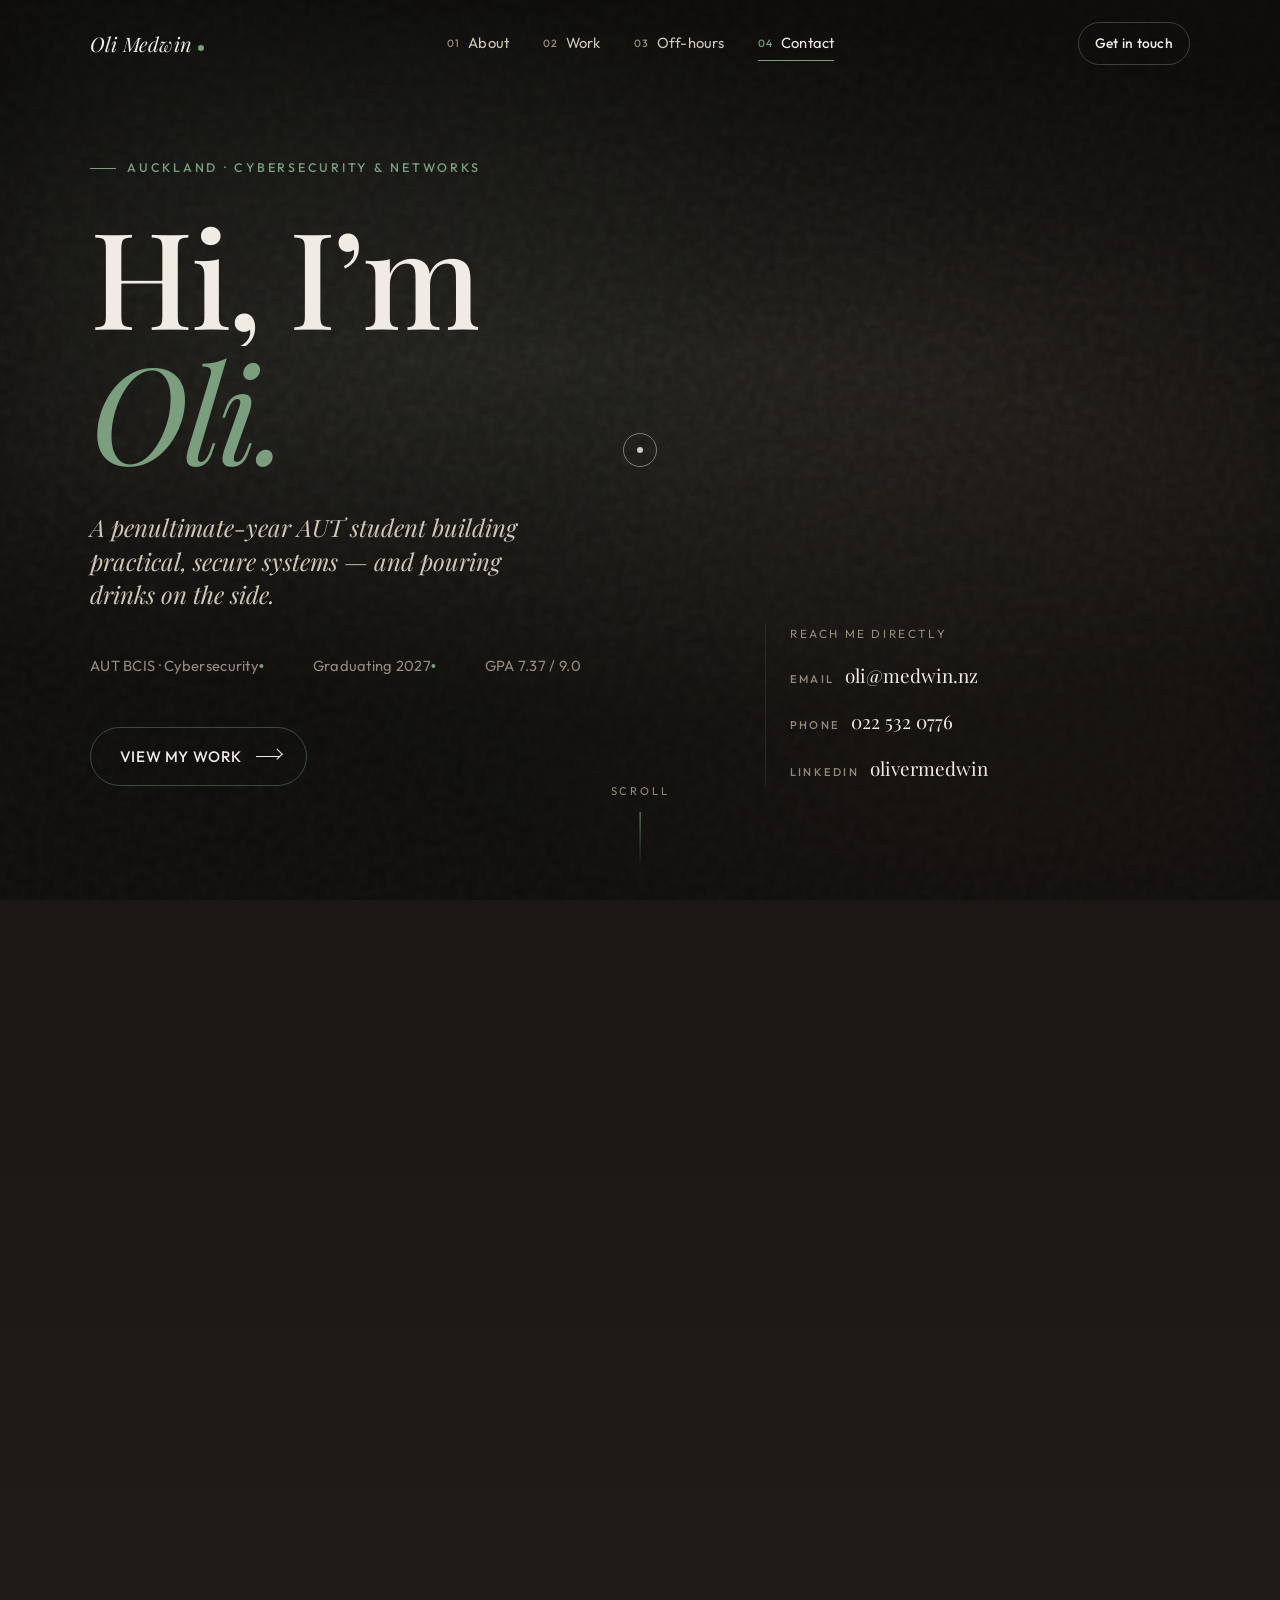
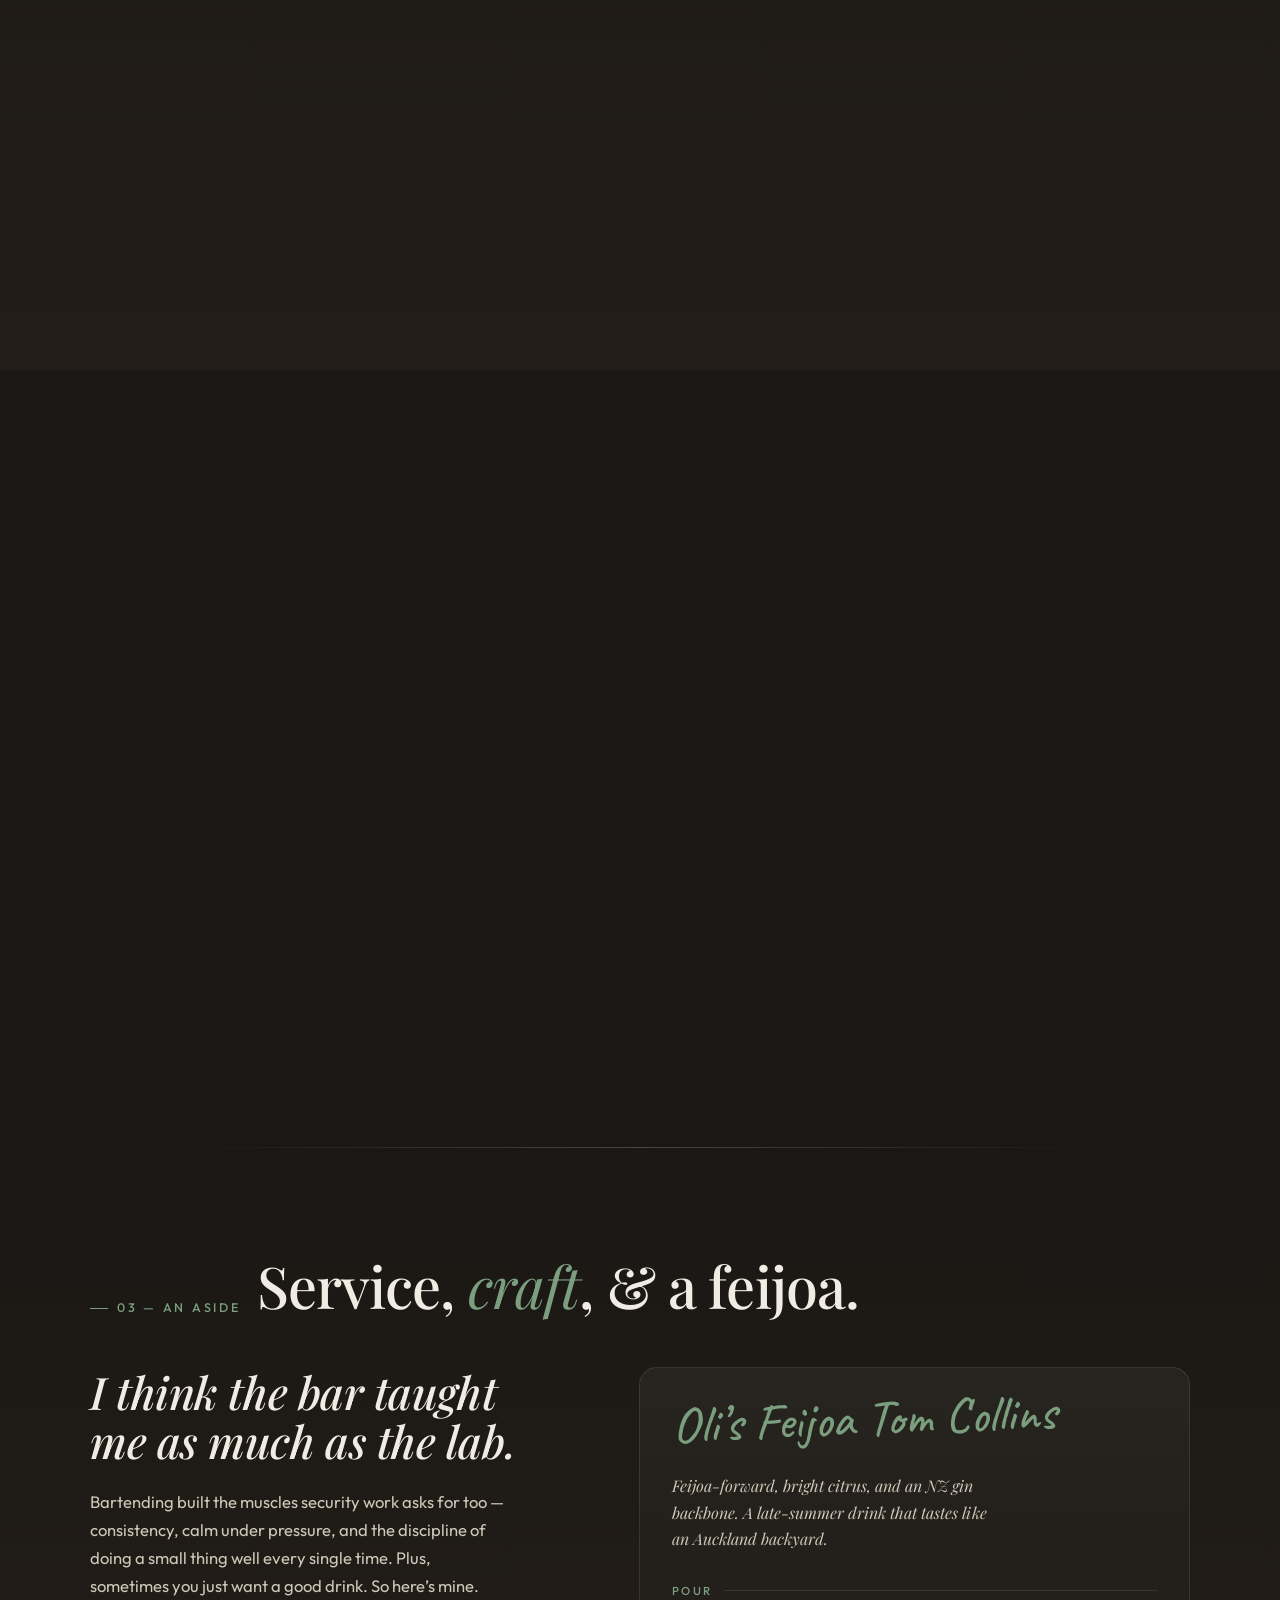
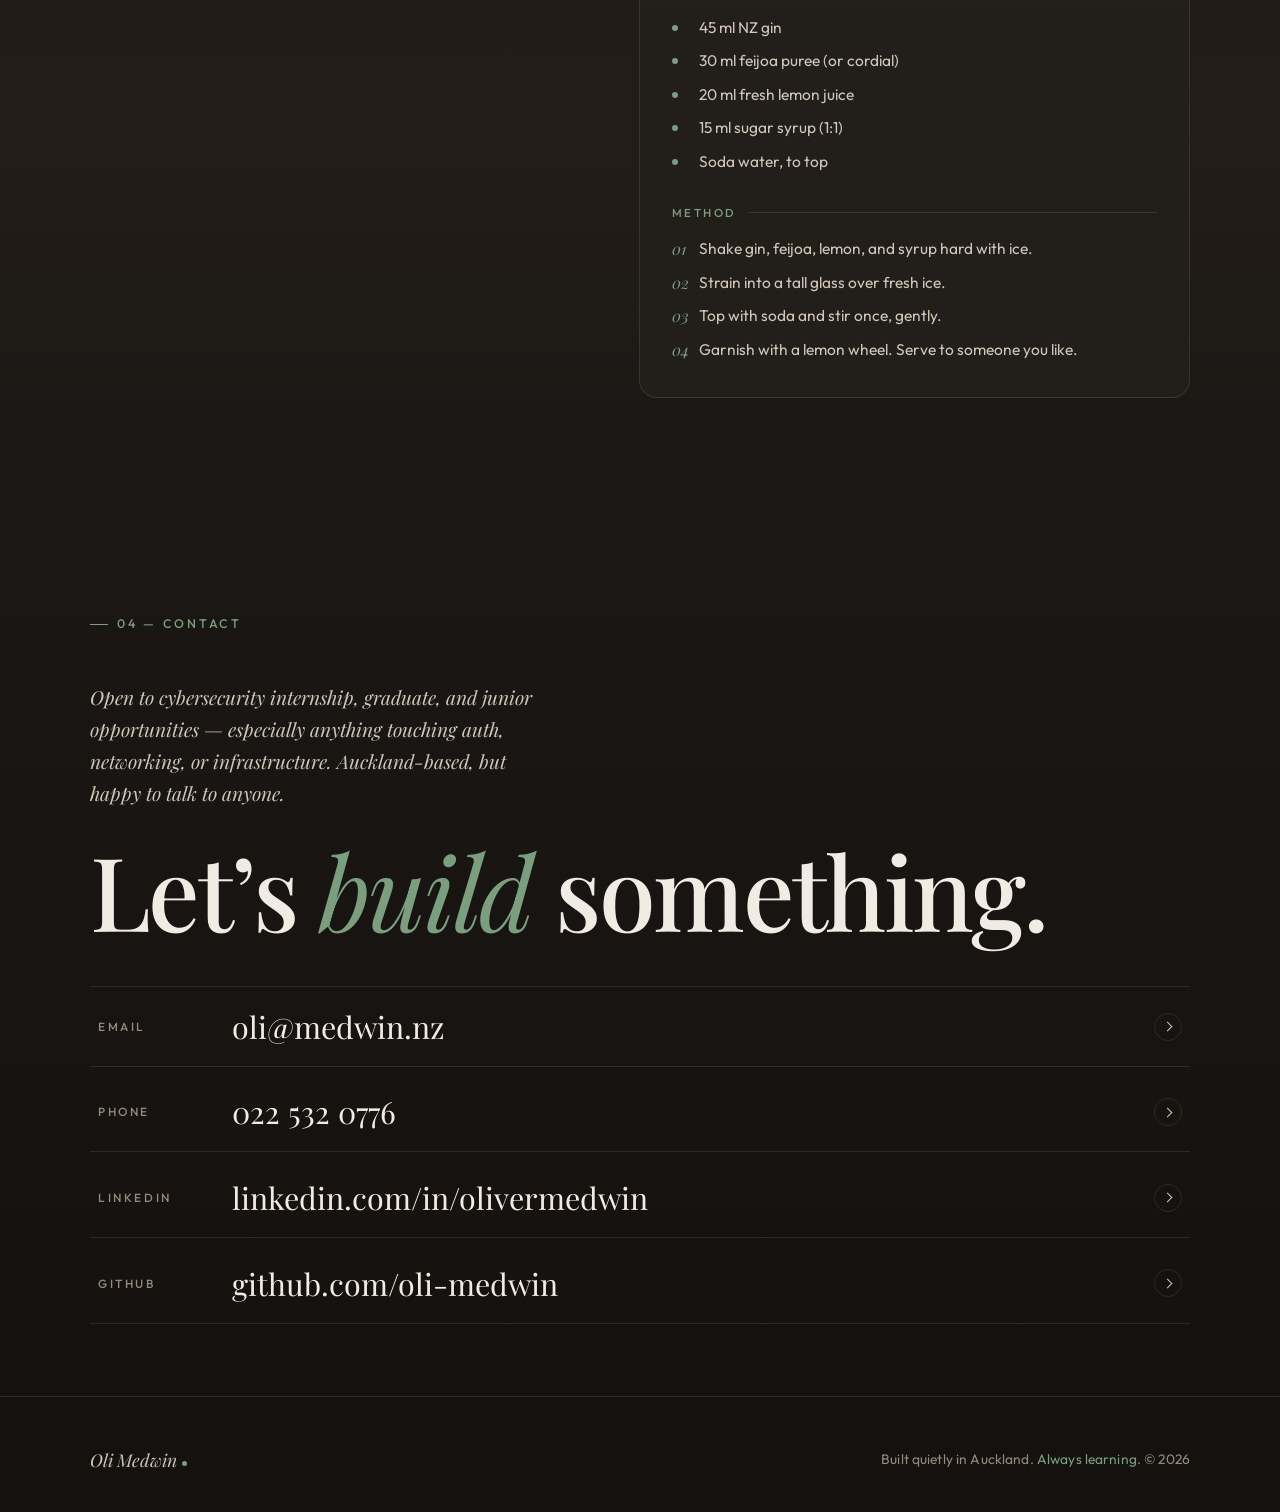
==== commit c7587594: "minor tweaks" ====
--- a/medwin.nz/index.html
+++ b/medwin.nz/index.html
@@ -3,272 +3,385 @@
   <head>
     <meta charset="utf-8" />
     <meta name="viewport" content="width=device-width, initial-scale=1" />
+    <meta name="theme-color" content="#1a1714" />
     <meta
       name="description"
-      content="Oli Medwin portfolio: cybersecurity and networking student in Auckland with internship-ready project and infrastructure experience."
+      content="Oli Medwin — AUT cybersecurity and networks student in Auckland. Authentication, secure networking, Linux, infrastructure."
     />
 
     <link rel="preconnect" href="https://fonts.googleapis.com" />
     <link rel="preconnect" href="https://fonts.gstatic.com" crossorigin />
     <link
-      href="https://fonts.googleapis.com/css2?family=Inter:wght@400;500;600;700;800&display=swap"
+      href="https://fonts.googleapis.com/css2?family=Playfair+Display:ital,wght@0,400;0,500;0,600;1,400;1,500&family=Outfit:wght@300;400;500;600;700&family=Caveat:wght@500;600&display=swap"
       rel="stylesheet"
     />
 
     <link rel="stylesheet" href="style.css" />
-    <title>Oli Medwin | Portfolio</title>
+    <noscript>
+      <style>
+        .hero-title .char, .hero-tagline, .hero-meta, .hero-aside, .hero-cta,
+        .reveal, .reveal-children > * { opacity: 1 !important; transform: none !important; }
+        .page-veil { display: none !important; }
+        .cursor-dot, .cursor-ring { display: none !important; }
+      </style>
+    </noscript>
+    <title>Oli Medwin — Cybersecurity & Networks</title>
   </head>
-  <body class="story-page">
-    <div class="story-scroll" id="story">
-      <main class="story-main">
-        <section class="chapter chapter-intro" id="intro" aria-labelledby="intro-title">
-          <div class="chapter-inner chapter-home reveal">
-            <p class="chapter-kicker">Personal site</p>
-            <h1 id="intro-title">Hi, I'm Oli.</h1>
-            <p class="home-subtitle">
-              Penultimate-year AUT cybersecurity and networks student building practical, secure systems.
+  <body>
+    <div class="page-veil" id="page-veil" aria-hidden="true">
+      <span class="page-veil-mark">Oli Medwin</span>
+    </div>
+
+    <div class="ambient" aria-hidden="true">
+      <div class="ambient-topo"></div>
+      <div class="ambient-grain"></div>
+      <div class="ambient-vignette"></div>
+    </div>
+
+    <div class="cursor-ring" id="cursor-ring" aria-hidden="true"></div>
+    <div class="cursor-dot" id="cursor-dot" aria-hidden="true"></div>
+
+    <header class="nav" id="nav">
+      <div class="container nav-inner">
+        <a href="#top" class="nav-mark" aria-label="Oli Medwin — back to top">
+          Oli Medwin<span class="dot" aria-hidden="true"></span>
+        </a>
+        <nav aria-label="Primary">
+          <ul class="nav-links" id="nav-links">
+            <li><a class="nav-link" href="#about" data-num="01" data-target="about">About</a></li>
+            <li><a class="nav-link" href="#projects" data-num="02" data-target="projects">Work</a></li>
+            <li><a class="nav-link" href="#cocktail" data-num="03" data-target="cocktail">Off-hours</a></li>
+            <li><a class="nav-link" href="#contact" data-num="04" data-target="contact">Contact</a></li>
+          </ul>
+        </nav>
+        <a href="#contact" class="nav-cta">Get in touch</a>
+        <button class="nav-toggle" id="nav-toggle" aria-label="Toggle navigation" aria-expanded="false">
+          <span class="nav-toggle-bars" aria-hidden="true">
+            <span></span><span></span><span></span>
+          </span>
+        </button>
+      </div>
+    </header>
+
+    <main id="top">
+      <!-- =========================================================
+           Hero
+           ========================================================= -->
+      <section class="hero" aria-labelledby="hero-title">
+        <div class="container hero-grid">
+          <div class="hero-lead">
+            <p class="hero-eyebrow">Auckland · Cybersecurity & Networks</p>
+            <h1 class="hero-title" id="hero-title" data-stagger>
+              Hi, I&rsquo;m <span class="accent">Oli.</span>
+            </h1>
+            <p class="hero-tagline">
+              A penultimate-year AUT student building practical, secure systems &mdash; and pouring drinks on the side.
             </p>
-
-            <p class="home-meta">
-              <span>Expected graduation: 2027</span>
-              <span>GPA: 7.37/9.0</span>
-              <span>Auckland, New Zealand</span>
-            </p>
-
-            <div class="recruiter-strip" aria-label="Recruiter quick contact links">
-              <p class="recruiter-label">For employers</p>
-              <div class="recruiter-links">
-                <a class="btn btn-accent" href="https://www.linkedin.com/in/olivermedwin/" target="_blank" rel="noopener">LinkedIn</a>
-                <a class="btn" href="mailto:oli@medwin.nz">oli@medwin.nz</a>
-                <a class="btn" href="tel:+64225320776">022 532 0776</a>
-              </div>
+            <ul class="hero-meta">
+              <li>AUT BCIS · Cybersecurity</li>
+              <li>Graduating 2027</li>
+              <li>GPA 7.37 / 9.0</li>
+            </ul>
+            <a href="#projects" class="hero-cta" data-cursor="hover">
+              <span>View my work</span>
+              <span class="arrow" aria-hidden="true"></span>
+            </a>
+          </div>
+
+          <aside class="hero-aside" aria-label="Direct contact">
+            <p class="hero-aside-label">Reach me directly</p>
+            <ul class="hero-contacts">
+              <li>
+                <a class="hero-contact" href="mailto:oli@medwin.nz" data-cursor="hover">
+                  <span class="label">Email</span>
+                  <span class="value">oli@medwin.nz</span>
+                </a>
+              </li>
+              <li>
+                <a class="hero-contact" href="tel:+64225320776" data-cursor="hover">
+                  <span class="label">Phone</span>
+                  <span class="value">022 532 0776</span>
+                </a>
+              </li>
+              <li>
+                <a class="hero-contact" href="https://www.linkedin.com/in/olivermedwin/" target="_blank" rel="noopener" data-cursor="hover">
+                  <span class="label">LinkedIn</span>
+                  <span class="value">olivermedwin</span>
+                </a>
+              </li>
+            </ul>
+          </aside>
+        </div>
+
+        <span class="hero-scroll-cue" aria-hidden="true">Scroll</span>
+      </section>
+
+      <!-- =========================================================
+           About
+           ========================================================= -->
+      <section class="section about" id="about" aria-labelledby="about-title">
+        <div class="container">
+          <header class="section-head reveal">
+            <span class="section-num">01 — About</span>
+            <h2 class="section-title" id="about-title">A quiet <em>practitioner</em>, not a poser.</h2>
+          </header>
+
+          <div class="about-grid">
+            <div class="about-intro reveal">
+              <p>
+                I&rsquo;m studying Cybersecurity and Networks at AUT, expected to graduate in 2027 with a GPA of 7.37 / 9.0.
+                Most of my learning happens outside the classroom &mdash; in a homelab, on a service shift, in code.
+              </p>
+              <p>
+                What I care about: authentication done right, networks that don&rsquo;t leak, Linux that doesn&rsquo;t fall over,
+                and infrastructure you can hand to the next person without a sigh. Calm execution under pressure &mdash; whether
+                a Pi is misbehaving or the bar is six deep on a Saturday night.
+              </p>
             </div>
 
-            <div class="chapter-cta intro-cta" aria-label="Intro quick links">
-              <a class="btn btn-accent" href="#overview">Profile</a>
-              <a class="btn" href="cv.html">View CV</a>
-              <a class="btn" href="#builder">Projects</a>
-            </div>
-          </div>
-        </section>
-
-        <section class="chapter chapter-overview" id="overview" aria-labelledby="overview-title">
-          <div class="chapter-inner reveal">
-            <p class="chapter-kicker">About</p>
-            <h2 id="overview-title">Quick profile</h2>
-
-            <div class="overview-grid" aria-label="Profile overview cards">
-              <article class="overview-card">
-                <h3>Education</h3>
-                <p>Bachelor of Computer and Information Science, AUT.</p>
-                <p>Major in Cybersecurity and Networks.</p>
+            <div class="about-cards reveal-children">
+              <article class="about-card">
+                <p class="about-card-label">Education</p>
+                <h3>BCIS, Cybersecurity & Networks</h3>
+                <p>Auckland University of Technology &mdash; expected 2027. GPA 7.37 / 9.0.</p>
               </article>
 
-              <article class="overview-card">
-                <h3>Current work</h3>
-                <p>Bartender at Shed 16, balancing service, teamwork, and fast execution.</p>
+              <article class="about-card">
+                <p class="about-card-label">Currently</p>
+                <h3>Bartender at Shed 16</h3>
+                <p>Service, teamwork, and consistency under pressure. Sharpens everything technical work doesn&rsquo;t.</p>
               </article>
 
-              <article class="overview-card">
-                <h3>Technical focus</h3>
-                <p>Authentication/RBAC, secure networking, Linux systems, and infrastructure operations.</p>
+              <article class="about-card">
+                <p class="about-card-label">Technical focus</p>
+                <h3>Auth · Networks · Linux · Infra</h3>
+                <p>OAuth and RBAC, Tailscale meshes, Pi-hole DNS, Docker services, and operating things long enough to learn how they break.</p>
+              </article>
+
+              <article class="about-card">
+                <p class="about-card-label">Off the clock</p>
+                <h3>800+ hours of community service</h3>
+                <p>St John Youth and Student Volunteer Army. Grand Prior&rsquo;s Award for leadership and contribution.</p>
               </article>
             </div>
-
-            <section class="overview-highlights" aria-label="Key highlights">
-              <h3>Highlights</h3>
-              <ul class="cv-list">
-                <li>Strong troubleshooting + clear communication in client-facing settings.</li>
-                <li>800+ hours of community service (St John Youth, Student Volunteer Army).</li>
-                <li>Grand Prior's Award recipient for leadership and community contribution.</li>
-              </ul>
-            </section>
-
-            <div class="chapter-cta">
-              <a class="btn btn-accent" href="cv.html">Open CV</a>
-              <a class="btn" href="cv.pdf">Download CV PDF</a>
-              <a class="btn" href="https://www.linkedin.com/in/olivermedwin/" target="_blank" rel="noopener">LinkedIn</a>
-            </div>
-          </div>
-        </section>
-
-        <section class="chapter chapter-builder" id="builder" aria-labelledby="builder-title">
-          <div class="chapter-inner reveal">
-            <p class="chapter-kicker">Projects</p>
-            <h2 id="builder-title">Selected projects</h2>
-            <p class="chapter-lead">
-              A few recent infrastructure and security builds.
-            </p>
-
-            <div class="project-grid story-project-grid">
-              <button
-                type="button"
-                class="project-card project-expand"
-                aria-haspopup="dialog"
-                aria-controls="project-modal"
-                aria-label="Open project details for arena house points tracking web application"
-              >
-                <h3>Arena House Points Tracking Web Application</h3>
+          </div>
+        </div>
+      </section>
+
+      <!-- =========================================================
+           Projects
+           ========================================================= -->
+      <section class="section projects" id="projects" aria-labelledby="projects-title">
+        <div class="container">
+          <header class="section-head reveal">
+            <span class="section-num">02 — Selected work</span>
+            <h2 class="section-title" id="projects-title">Things I&rsquo;ve built &amp; <em>shipped</em>.</h2>
+          </header>
+
+          <p class="section-lede reveal" style="margin-top: -1.5rem; margin-bottom: 3rem;">
+            A few practical builds across security, networking, and infrastructure &mdash; production code, real users, and the long tail of running something yourself.
+          </p>
+
+          <div class="project-grid reveal-children">
+            <button
+              type="button"
+              class="project-card project-expand"
+              aria-haspopup="dialog"
+              aria-controls="project-modal"
+              aria-label="Open project details for Arena House Points Tracking Web Application"
+              data-cursor="hover"
+            >
+              <span class="project-card-cta" aria-hidden="true"></span>
+              <div class="project-card-inner">
+                <span class="project-card-num">Project 01</span>
+                <h3>Arena House Points Tracking</h3>
                 <p>
-                  Full-stack app for primary and high schools to track house points with secure role-based access.
+                  Full-stack production web app for primary and high schools to manage house competition points, with Google OAuth and role-based access for staff, students, and admins.
                 </p>
-                <div class="tag-row" aria-label="Project tags">
+                <div class="project-card-tags">
                   <span class="tag">Full-stack</span>
                   <span class="tag">OAuth</span>
                   <span class="tag">RBAC</span>
+                  <span class="tag">Vercel</span>
                 </div>
-                <div class="project-details" hidden>
-                  <p>
-                    Production web app designed to support schools managing house competition points.
-                  </p>
-                  <h4>Highlights</h4>
-                  <ul>
-                    <li>Built the full-stack application and shipped to production on cloud hosting.</li>
-                    <li>Implemented Google OAuth authentication and role-based access control.</li>
-                    <li>Tech stack: JavaScript/TypeScript, OAuth, Vercel.</li>
-                    <li>Live demo: <a href="https://demo.arena.medwin.nz" target="_blank" rel="noopener">demo.arena.medwin.nz</a></li>
-                  </ul>
-                </div>
-              </button>
-
-              <button
-                type="button"
-                class="project-card project-expand"
-                aria-haspopup="dialog"
-                aria-controls="project-modal"
-                aria-label="Open project details for self hosted network home lab"
-              >
-                <h3>Self Hosted Network Home Lab</h3>
+              </div>
+              <div class="project-details" hidden>
                 <p>
-                  Raspberry Pi home lab with secure remote access, DNS filtering, and private service hosting.
+                  Production web app designed to support schools managing house competition points end-to-end &mdash; from staff awarding points to admin oversight.
                 </p>
-                <div class="tag-row" aria-label="Project tags">
+                <h4>Highlights</h4>
+                <ul>
+                  <li>Built and shipped the full-stack application to production on cloud hosting.</li>
+                  <li>Implemented Google OAuth authentication with role-based access control.</li>
+                  <li>Tech: JavaScript / TypeScript, OAuth, Vercel.</li>
+                  <li>Live: <a href="https://arenapointstracking.vercel.app/" target="_blank" rel="noopener">arenapointstracking.vercel.app</a></li>
+                </ul>
+              </div>
+            </button>
+
+            <button
+              type="button"
+              class="project-card project-expand"
+              aria-haspopup="dialog"
+              aria-controls="project-modal"
+              aria-label="Open project details for Self-hosted network homelab"
+              data-cursor="hover"
+            >
+              <span class="project-card-cta" aria-hidden="true"></span>
+              <div class="project-card-inner">
+                <span class="project-card-num">Project 02</span>
+                <h3>Self-Hosted Network Homelab</h3>
+                <p>
+                  Raspberry Pi infrastructure running DNS filtering, mesh VPN, password vault, and media services. Private by default, accessible from anywhere I trust.
+                </p>
+                <div class="project-card-tags">
+                  <span class="tag">Linux</span>
                   <span class="tag">DNS</span>
                   <span class="tag">VPN</span>
-                  <span class="tag">Linux</span>
+                  <span class="tag">Docker</span>
                 </div>
-                <div class="project-details" hidden>
-                  <p>
-                    Self-managed network environment focused on privacy, reliability, and secure authentication.
-                  </p>
-                  <h4>Highlights</h4>
-                  <ul>
-                    <li>Configured Pi-hole DNS filtering and Tailscale VPN for secure remote access.</li>
-                    <li>Deployed and maintained Vaultwarden, Jellyfin, and Syncthing across a private VPN.</li>
-                    <li>Maintained NAS backups and user-based access control for media and storage services.</li>
-                    <li>Tech stack: Linux, Docker, DNS, VPN, user-based access control.</li>
-                  </ul>
-                </div>
-              </button>
-
+              </div>
+              <div class="project-details" hidden>
+                <p>
+                  Self-managed network environment focused on privacy, reliability, and secure authentication. Real-world experience with the boring parts of operating infrastructure.
+                </p>
+                <h4>Highlights</h4>
+                <ul>
+                  <li>Pi-hole DNS filtering and Tailscale mesh VPN for secure remote access.</li>
+                  <li>Vaultwarden, Jellyfin, and Syncthing across a private VPN.</li>
+                  <li>NAS backups with user-based access control.</li>
+                  <li>Tech: Linux, Docker, DNS, WireGuard, role-based access.</li>
+                </ul>
+              </div>
+            </button>
+          </div>
+
+          <div class="projects-footer reveal">
+            <a href="projects.html" class="projects-link" data-cursor="hover">See the full project list</a>
+            <a href="cv.pdf" class="btn" data-cursor="hover">Download CV (PDF)</a>
+          </div>
+        </div>
+      </section>
+
+      <!-- =========================================================
+           Cocktail / hospitality
+           ========================================================= -->
+      <section class="section cocktail" id="cocktail" aria-labelledby="cocktail-title">
+        <div class="container">
+          <header class="section-head reveal">
+            <span class="section-num">03 — An aside</span>
+            <h2 class="section-title" id="cocktail-title">Service, <em>craft</em>, &amp; a feijoa.</h2>
+          </header>
+
+          <div class="cocktail-grid">
+            <div class="cocktail-intro reveal">
+              <h2>I think the bar taught me as much as the lab.</h2>
+              <p>
+                Bartending built the muscles security work asks for too &mdash; consistency, calm under pressure, and the discipline of doing a small thing well every single time. Plus, sometimes you just want a good drink. So here&rsquo;s mine.
+              </p>
             </div>
 
-            <div class="chapter-cta">
-              <a class="btn btn-accent" href="https://demo.arena.medwin.nz" target="_blank" rel="noopener">Open Arena Demo</a>
-              <a class="btn" href="projects.html">See full project list</a>
-            </div>
-          </div>
-        </section>
-
-        <section class="chapter chapter-bartender" id="bartender" aria-labelledby="bartender-title">
-          <div class="chapter-inner reveal">
-            <p class="chapter-kicker">Hospitality</p>
-            <h2 id="bartender-title">Craft and service</h2>
-            <p class="chapter-lead">
-              Bartending sharpened consistency, communication, and calm execution under pressure.
+            <article class="recipe reveal">
+              <h3 class="recipe-name">Oli&rsquo;s Feijoa Tom Collins</h3>
+              <p class="recipe-note">
+                Feijoa-forward, bright citrus, and an NZ gin backbone. A late-summer drink that tastes like an Auckland backyard.
+              </p>
+
+              <div class="recipe-divider"><span>Pour</span></div>
+              <ul>
+                <li>45 ml NZ gin</li>
+                <li>30 ml feijoa puree (or cordial)</li>
+                <li>20 ml fresh lemon juice</li>
+                <li>15 ml sugar syrup (1:1)</li>
+                <li>Soda water, to top</li>
+              </ul>
+
+              <div class="recipe-divider"><span>Method</span></div>
+              <ol>
+                <li>Shake gin, feijoa, lemon, and syrup hard with ice.</li>
+                <li>Strain into a tall glass over fresh ice.</li>
+                <li>Top with soda and stir once, gently.</li>
+                <li>Garnish with a lemon wheel. Serve to someone you like.</li>
+              </ol>
+            </article>
+          </div>
+        </div>
+      </section>
+
+      <!-- =========================================================
+           Contact
+           ========================================================= -->
+      <section class="section contact" id="contact" aria-labelledby="contact-title">
+        <div class="container">
+          <header class="section-head reveal">
+            <span class="section-num">04 — Contact</span>
+          </header>
+
+          <div class="reveal">
+            <p class="contact-lede">
+              Open to cybersecurity internship, graduate, and junior opportunities &mdash; especially anything touching auth, networking, or infrastructure. Auckland-based, but happy to talk to anyone.
             </p>
-
-            <div class="recipe-grid" aria-label="Cocktail recipes">
-              <article class="recipe-card">
-                <h3>Oli's Feijoa Tom Collins</h3>
-                <p class="recipe-note">Feijoa-forward, bright citrus, NZ gin backbone.</p>
-                <details class="story-expand compact-expand">
-                  <summary>View recipe</summary>
-                  <div class="expand-body">
-                    <h4>Ingredients</h4>
-                    <ul class="recipe-ingredients">
-                      <li>NZ gin</li>
-                      <li>Feijoa puree or cordial</li>
-                      <li>Lemon juice</li>
-                      <li>Sugar syrup</li>
-                      <li>Soda water</li>
-                    </ul>
-                    <h4>Method</h4>
-                    <ol class="recipe-method">
-                      <li>Shake gin, feijoa, lemon, and syrup with ice.</li>
-                      <li>Strain into a tall glass over fresh ice.</li>
-                      <li>Top with soda and stir once.</li>
-                      <li>Garnish and serve.</li>
-                    </ol>
-                  </div>
-                </details>
-              </article>
-            </div>
-
-            <div class="chapter-cta">
-              <a class="btn" href="cocktails.html">See full cocktail page</a>
-            </div>
-          </div>
-        </section>
-
-        <section class="chapter chapter-contact" id="contact" aria-labelledby="contact-title">
-          <div class="chapter-inner reveal">
-            <p class="chapter-kicker">Contact</p>
-            <h2 id="contact-title">Let's connect.</h2>
-            <p class="chapter-lead">
-              Open to cybersecurity internship, graduate, and junior opportunities.
-            </p>
-
-            <p class="story-note">I can contribute across infrastructure, security, and client-facing communication.</p>
-
-            <div class="contact-actions">
-              <a class="btn btn-accent" href="https://www.linkedin.com/in/olivermedwin/" target="_blank" rel="noopener">LinkedIn</a>
-              <a class="btn" href="mailto:oli@medwin.nz">oli@medwin.nz</a>
-              <a class="btn" href="tel:+64225320776">022 532 0776</a>
-              <a class="btn" href="https://github.com/oli-medwin" target="_blank" rel="noopener">GitHub</a>
-            </div>
-
-            <footer class="site-footer story-footer">
-              <p class="footer-text">© <span class="js-year"></span> Oli Medwin. All rights reserved.</p>
-            </footer>
-          </div>
-        </section>
-      </main>
-
+            <h2 class="contact-title" id="contact-title">Let&rsquo;s <em>build</em> something.</h2>
+          </div>
+
+          <ul class="contact-channels reveal-children">
+            <li class="contact-channel">
+              <a href="mailto:oli@medwin.nz" data-cursor="hover">
+                <span class="contact-channel-label">Email</span>
+                <span class="contact-channel-value">oli@medwin.nz</span>
+                <span class="contact-channel-arrow" aria-hidden="true"></span>
+              </a>
+            </li>
+            <li class="contact-channel">
+              <a href="tel:+64225320776" data-cursor="hover">
+                <span class="contact-channel-label">Phone</span>
+                <span class="contact-channel-value">022 532 0776</span>
+                <span class="contact-channel-arrow" aria-hidden="true"></span>
+              </a>
+            </li>
+            <li class="contact-channel">
+              <a href="https://www.linkedin.com/in/olivermedwin/" target="_blank" rel="noopener" data-cursor="hover">
+                <span class="contact-channel-label">LinkedIn</span>
+                <span class="contact-channel-value">linkedin.com/in/olivermedwin</span>
+                <span class="contact-channel-arrow" aria-hidden="true"></span>
+              </a>
+            </li>
+            <li class="contact-channel">
+              <a href="https://github.com/oli-medwin" target="_blank" rel="noopener" data-cursor="hover">
+                <span class="contact-channel-label">GitHub</span>
+                <span class="contact-channel-value">github.com/oli-medwin</span>
+                <span class="contact-channel-arrow" aria-hidden="true"></span>
+              </a>
+            </li>
+          </ul>
+        </div>
+      </section>
+    </main>
+
+    <footer class="site-footer">
+      <div class="container site-footer-inner">
+        <span class="footer-mark">Oli Medwin<span class="dot" aria-hidden="true"></span></span>
+        <p class="footer-note">
+          Built quietly in Auckland. <span class="accent">Always learning.</span> &copy; <span class="js-year"></span>
+        </p>
+      </div>
+    </footer>
+
+    <div class="modal-overlay" id="project-overlay" aria-hidden="true" aria-label="Project details overlay">
       <div
-        class="modal-overlay"
-        id="project-overlay"
-        aria-hidden="true"
-        aria-label="Project details overlay"
+        class="project-modal"
+        id="project-modal"
+        role="dialog"
+        aria-modal="true"
+        aria-labelledby="project-modal-title"
       >
-        <div
-          class="project-modal"
-          id="project-modal"
-          role="dialog"
-          aria-modal="true"
-          aria-labelledby="project-modal-title"
-        >
-          <div class="project-modal-inner">
-            <div class="project-modal-head">
-              <h2 id="project-modal-title">Project</h2>
-              <button type="button" class="btn" id="project-modal-close">Close</button>
-            </div>
-            <div class="project-modal-body" id="project-modal-body"></div>
-          </div>
-        </div>
+        <div class="project-modal-head">
+          <h2 id="project-modal-title">Project</h2>
+          <button type="button" class="modal-close" id="project-modal-close" aria-label="Close project details">×</button>
+        </div>
+        <div class="project-modal-body" id="project-modal-body"></div>
       </div>
     </div>
-
-    <nav class="mobile-quick-nav" aria-label="Mobile quick navigation">
-      <a class="mobile-quick-link is-active" data-target="intro" href="#intro">Home</a>
-      <a class="mobile-quick-link" data-target="overview" href="#overview">Profile</a>
-      <a class="mobile-quick-link" data-target="builder" href="#builder">Projects</a>
-      <a class="mobile-quick-link" data-target="contact" href="#contact">Contact</a>
-    </nav>
-
-    <button class="back-to-top" id="back-to-top" type="button" aria-label="Back to top" aria-hidden="true">
-      Back to top
-    </button>
 
     <script defer src="script.js"></script>
   </body>
--- a/medwin.nz/style.css
+++ b/medwin.nz/style.css
@@ -1,456 +1,1514 @@
-@import url("https://fonts.googleapis.com/css2?family=Manrope:wght@400;500;600;700;800&family=Sora:wght@500;600;700;800&display=swap");
+/* =========================================================
+   medwin.nz — warm editorial dark
+   ========================================================= */
 
 :root {
-  --color-bg: #1A1714;
-  --color-surface: #242018;
-  --color-surface-2: #2E2920;
-  --color-text: #F0EAD6;
-  --color-muted: #9C8E74;
-  --color-accent: #C9963A;
-  --color-accent-hover: #E0AE52;
-  --color-border: rgba(201,150,58,0.15);
-  --color-border-strong: rgba(201,150,58,0.35);
-  --color-shadow: rgba(0,0,0,0.4);
-
-  --radius: 14px;
-  --max-width: 880px;
-  --container-pad: 1rem;
-
-  --font-serif: Sora, "Avenir Next", "Segoe UI", sans-serif;
-  --font-sans: Manrope, "DM Sans", "Segoe UI", system-ui, -apple-system, sans-serif;
-}
-
-*,
-*::before,
-*::after {
-  box-sizing: border-box;
-}
-
-html,
+  --bg: #1a1714;
+  --bg-deep: #14110f;
+  --bg-soft: #221d18;
+  --surface: #221e1a;
+  --surface-2: #2a2520;
+  --text: #f0ebe3;
+  --text-soft: #cfc7b8;
+  --muted: #948b7d;
+  --line: rgba(240, 235, 227, 0.10);
+  --line-strong: rgba(240, 235, 227, 0.22);
+
+  --accent: #7a9e7e;
+  --accent-soft: rgba(122, 158, 126, 0.16);
+  --accent-line: rgba(122, 158, 126, 0.42);
+  --accent-glow: rgba(122, 158, 126, 0.28);
+
+  --serif: "Playfair Display", "Cormorant Garamond", Georgia, serif;
+  --hand: "Caveat", "Dancing Script", cursive;
+  --sans: "Outfit", "Inter", system-ui, -apple-system, "Segoe UI", Roboto, sans-serif;
+
+  --container: 1180px;
+  --gutter: clamp(1.25rem, 4vw, 2.5rem);
+  --radius: 18px;
+
+  --ease-out: cubic-bezier(0.22, 1, 0.36, 1);
+  --ease-in-out: cubic-bezier(0.65, 0, 0.35, 1);
+}
+
+* { box-sizing: border-box; }
+
+html { scroll-behavior: smooth; }
+
+html, body { height: auto; margin: 0; }
+
 body {
-  height: 100%;
-}
-
-body {
-  margin: 0;
-  background: var(--color-bg);
-  color: var(--color-text);
-  font-family: var(--font-sans);
+  background: var(--bg);
+  color: var(--text);
+  font-family: var(--sans);
+  font-size: 17px;
   line-height: 1.65;
   -webkit-font-smoothing: antialiased;
   -moz-osx-font-smoothing: grayscale;
-}
-
-img {
-  max-width: 100%;
-  height: auto;
-}
+  text-rendering: optimizeLegibility;
+  overflow-x: hidden;
+}
+
+img { max-width: 100%; height: auto; display: block; }
+
+a { color: inherit; text-decoration: none; }
+
+::selection {
+  background: var(--accent-soft);
+  color: var(--text);
+}
+
+::-webkit-scrollbar { width: 10px; height: 10px; }
+::-webkit-scrollbar-track { background: var(--bg-deep); }
+::-webkit-scrollbar-thumb {
+  background: rgba(240, 235, 227, 0.10);
+  border-radius: 999px;
+  border: 2px solid var(--bg-deep);
+}
+::-webkit-scrollbar-thumb:hover { background: var(--accent-line); }
+
+/* =========================================================
+   Page load sequence
+   ========================================================= */
+
+.page-veil {
+  position: fixed;
+  inset: 0;
+  z-index: 9999;
+  background: var(--bg-deep);
+  display: flex;
+  align-items: center;
+  justify-content: center;
+  pointer-events: none;
+  transition: opacity 700ms var(--ease-in-out), visibility 700ms;
+}
+
+.page-veil.is-gone {
+  opacity: 0;
+  visibility: hidden;
+}
+
+.page-veil-mark {
+  font-family: var(--serif);
+  font-style: italic;
+  font-size: 1.7rem;
+  color: var(--text-soft);
+  letter-spacing: 0.02em;
+  opacity: 0;
+  animation: veilMark 1100ms var(--ease-out) 80ms forwards;
+}
+
+.page-veil-mark::after {
+  content: "";
+  display: inline-block;
+  width: 6px;
+  height: 6px;
+  margin-left: 6px;
+  border-radius: 999px;
+  background: var(--accent);
+  vertical-align: middle;
+  transform: translateY(-2px);
+  animation: dotPulse 1.4s var(--ease-in-out) infinite;
+}
+
+@keyframes veilMark {
+  from { opacity: 0; transform: translateY(8px); }
+  to   { opacity: 1; transform: translateY(0); }
+}
+
+@keyframes dotPulse {
+  0%, 100% { opacity: 0.5; transform: translateY(-2px) scale(0.9); }
+  50%      { opacity: 1;   transform: translateY(-2px) scale(1.1); }
+}
+
+/* =========================================================
+   Custom cursor
+   ========================================================= */
+
+.cursor-dot,
+.cursor-ring {
+  position: fixed;
+  top: 0;
+  left: 0;
+  pointer-events: none;
+  z-index: 9000;
+  border-radius: 999px;
+  mix-blend-mode: difference;
+  will-change: transform;
+}
+
+.cursor-dot {
+  width: 6px;
+  height: 6px;
+  background: #f0ebe3;
+  transform: translate(-50%, -50%);
+  transition: width 200ms var(--ease-out), height 200ms var(--ease-out), background 200ms;
+}
+
+.cursor-ring {
+  width: 34px;
+  height: 34px;
+  border: 1px solid rgba(240, 235, 227, 0.55);
+  transform: translate(-50%, -50%);
+  transition: width 240ms var(--ease-out), height 240ms var(--ease-out),
+              border-color 240ms, background 240ms, opacity 200ms;
+}
+
+.cursor-dot.is-hover {
+  width: 4px;
+  height: 4px;
+}
+
+.cursor-ring.is-hover {
+  width: 56px;
+  height: 56px;
+  border-color: rgba(122, 158, 126, 0.85);
+  background: rgba(122, 158, 126, 0.08);
+}
+
+.cursor-ring.is-hidden,
+.cursor-dot.is-hidden { opacity: 0; }
+
+@media (hover: none), (pointer: coarse) {
+  .cursor-dot, .cursor-ring { display: none !important; }
+}
+
+/* =========================================================
+   Background ambience (grain + topo)
+   ========================================================= */
+
+.ambient {
+  position: fixed;
+  inset: 0;
+  z-index: -1;
+  pointer-events: none;
+  overflow: hidden;
+}
+
+.ambient-grain {
+  position: absolute;
+  inset: -50%;
+  background-image: url("data:image/svg+xml;utf8,<svg viewBox='0 0 200 200' xmlns='http://www.w3.org/2000/svg'><filter id='n'><feTurbulence type='fractalNoise' baseFrequency='0.9' numOctaves='2' stitchTiles='stitch'/><feColorMatrix values='0 0 0 0 0.95  0 0 0 0 0.92  0 0 0 0 0.88  0 0 0 0.18 0'/></filter><rect width='100%25' height='100%25' filter='url(%23n)'/></svg>");
+  opacity: 0.35;
+  mix-blend-mode: overlay;
+  animation: grainShift 7s steps(8) infinite;
+}
+
+@keyframes grainShift {
+  0%   { transform: translate(0,0); }
+  20%  { transform: translate(-3%, 2%); }
+  40%  { transform: translate(2%, -3%); }
+  60%  { transform: translate(-1%, 1%); }
+  80%  { transform: translate(3%, 2%); }
+  100% { transform: translate(0,0); }
+}
+
+.ambient-topo {
+  position: absolute;
+  inset: 0;
+  background-image:
+    radial-gradient(circle at 18% 12%, rgba(122, 158, 126, 0.10) 0%, transparent 38%),
+    radial-gradient(circle at 82% 78%, rgba(180, 130, 90, 0.08) 0%, transparent 42%),
+    radial-gradient(circle at 50% 50%, rgba(122, 158, 126, 0.05) 0%, transparent 60%);
+  filter: blur(40px);
+  opacity: 0.9;
+}
+
+.ambient-vignette {
+  position: absolute;
+  inset: 0;
+  background:
+    radial-gradient(120% 80% at 50% 0%, transparent 50%, rgba(0,0,0,0.45) 100%),
+    radial-gradient(120% 100% at 50% 100%, transparent 60%, rgba(0,0,0,0.55) 100%);
+}
+
+/* =========================================================
+   Layout primitives
+   ========================================================= */
 
 .container {
   width: 100%;
-  max-width: var(--max-width);
+  max-width: var(--container);
   margin: 0 auto;
-  padding: 0 var(--container-pad);
-}
-
-.site-header {
-  padding: 1.1rem 0;
-  border-bottom: 1px solid var(--color-border);
-  background: rgba(36,32,24,0.92);
-  backdrop-filter: blur(8px);
-}
-
-.header-inner {
+  padding: 0 var(--gutter);
+}
+
+.section {
+  position: relative;
+  padding: clamp(5rem, 12vh, 9rem) 0;
+}
+
+.section-head {
+  display: flex;
+  align-items: baseline;
+  gap: 1rem;
+  margin-bottom: 3rem;
+}
+
+.section-num {
+  font-family: var(--sans);
+  font-weight: 500;
+  font-size: 0.78rem;
+  letter-spacing: 0.22em;
+  text-transform: uppercase;
+  color: var(--accent);
+  display: inline-flex;
+  align-items: center;
+  gap: 0.55rem;
+  white-space: nowrap;
+}
+
+.section-num::before {
+  content: "";
+  display: inline-block;
+  width: 18px;
+  height: 1px;
+  background: var(--accent);
+}
+
+.section-title {
+  font-family: var(--serif);
+  font-weight: 500;
+  font-size: clamp(2rem, 5vw, 3.6rem);
+  line-height: 1.05;
+  letter-spacing: -0.015em;
+  margin: 0;
+  color: var(--text);
+}
+
+.section-title em {
+  font-style: italic;
+  color: var(--accent);
+  font-weight: 400;
+}
+
+.section-lede {
+  margin-top: 1.4rem;
+  max-width: 58ch;
+  color: var(--text-soft);
+  font-size: clamp(1rem, 1.6vw, 1.18rem);
+  line-height: 1.7;
+}
+
+/* =========================================================
+   Navigation
+   ========================================================= */
+
+.nav {
+  position: fixed;
+  top: 0;
+  left: 0;
+  right: 0;
+  z-index: 100;
+  padding: 1.4rem 0;
+  transition: padding 280ms var(--ease-out),
+              background 280ms var(--ease-out),
+              border-color 280ms var(--ease-out),
+              backdrop-filter 280ms var(--ease-out);
+  border-bottom: 1px solid transparent;
+}
+
+.nav.is-stuck {
+  padding: 0.85rem 0;
+  background: rgba(20, 17, 15, 0.72);
+  backdrop-filter: blur(14px) saturate(140%);
+  -webkit-backdrop-filter: blur(14px) saturate(140%);
+  border-bottom: 1px solid var(--line);
+}
+
+.nav-inner {
   display: flex;
   align-items: center;
   justify-content: space-between;
   gap: 1rem;
 }
 
-.brand {
-  color: var(--color-text);
-  text-decoration: none;
-  font-family: var(--font-serif);
-  font-weight: 700;
-  letter-spacing: 0.2px;
-}
-
-nav {
+.nav-mark {
+  font-family: var(--serif);
+  font-style: italic;
+  font-size: 1.25rem;
+  color: var(--text);
+  letter-spacing: 0.01em;
+  display: inline-flex;
+  align-items: baseline;
+  gap: 0.35rem;
+}
+
+.nav-mark .dot {
+  width: 6px;
+  height: 6px;
+  border-radius: 999px;
+  background: var(--accent);
+  display: inline-block;
+  transform: translateY(-1px);
+}
+
+.nav-links {
   display: flex;
   align-items: center;
-  gap: 0.25rem;
-  flex-wrap: wrap;
+  gap: 0.4rem;
+  list-style: none;
+  margin: 0;
+  padding: 0;
+}
+
+.nav-link {
+  position: relative;
+  display: inline-flex;
+  align-items: center;
+  gap: 0.5rem;
+  padding: 0.5rem 0.85rem;
+  color: var(--text-soft);
+  font-size: 0.92rem;
+  font-weight: 400;
+  letter-spacing: 0.01em;
+  border-radius: 999px;
+  transition: color 200ms;
+}
+
+.nav-link::before {
+  content: attr(data-num);
+  font-size: 0.66rem;
+  font-weight: 500;
+  letter-spacing: 0.1em;
+  color: var(--muted);
+  transition: color 200ms;
+}
+
+.nav-link:hover { color: var(--text); }
+.nav-link:hover::before { color: var(--accent); }
+
+.nav-link.is-active {
+  color: var(--text);
+}
+
+.nav-link.is-active::before { color: var(--accent); }
+
+.nav-link.is-active::after {
+  content: "";
+  position: absolute;
+  left: 0.85rem;
+  right: 0.85rem;
+  bottom: 0.15rem;
+  height: 1px;
+  background: var(--accent);
+  transform-origin: left;
+  animation: underline-in 360ms var(--ease-out);
+}
+
+@keyframes underline-in {
+  from { transform: scaleX(0); }
+  to   { transform: scaleX(1); }
+}
+
+.nav-cta {
+  font-family: var(--sans);
+  font-size: 0.86rem;
+  font-weight: 500;
+  letter-spacing: 0.02em;
+  padding: 0.55rem 1rem;
+  border: 1px solid var(--line-strong);
+  border-radius: 999px;
+  color: var(--text);
+  background: transparent;
+  transition: border-color 220ms, background 220ms, color 220ms;
+}
+
+.nav-cta:hover {
+  border-color: var(--accent-line);
+  background: var(--accent-soft);
+  color: var(--text);
+}
+
+/* Mobile nav */
+.nav-toggle {
+  display: none;
+  width: 42px;
+  height: 42px;
+  border: 1px solid var(--line);
+  background: rgba(20, 17, 15, 0.6);
+  border-radius: 12px;
+  color: var(--text);
+  cursor: pointer;
+  align-items: center;
   justify-content: center;
 }
 
-.nav-link {
+.nav-toggle-bars {
   display: inline-flex;
-  align-items: center;
-  padding: 0.45rem 0.75rem;
-  border-radius: 999px;
-  text-decoration: none;
-  color: var(--color-muted);
-  border: 1px solid transparent;
-  transition: transform 140ms ease, background-color 140ms ease, border-color 140ms ease, color 140ms ease;
-}
-
-.nav-link:hover {
-  transform: translateY(-1px);
-  color: var(--color-text);
-  border-color: rgba(201,150,58,0.35);
-  background: rgba(46,41,32,0.82);
-}
-
-.nav-link.active {
-  color: var(--color-text);
-  border-color: rgba(201,150,58,0.35);
-  background: rgba(201,150,58,0.18);
-}
-
-.site-main {
-  padding: 2.2rem 0 3rem;
-}
-
-.section {
-  margin-top: 2rem;
-}
+  flex-direction: column;
+  gap: 4px;
+}
+.nav-toggle-bars span {
+  width: 18px;
+  height: 1.5px;
+  background: var(--text);
+  display: block;
+  transition: transform 220ms, opacity 220ms;
+}
+.nav.is-open .nav-toggle-bars span:nth-child(1) { transform: translateY(5.5px) rotate(45deg); }
+.nav.is-open .nav-toggle-bars span:nth-child(2) { opacity: 0; }
+.nav.is-open .nav-toggle-bars span:nth-child(3) { transform: translateY(-5.5px) rotate(-45deg); }
+
+@media (max-width: 820px) {
+  .nav-toggle { display: inline-flex; }
+
+  .nav-links {
+    position: fixed;
+    inset: 0;
+    flex-direction: column;
+    align-items: flex-start;
+    justify-content: center;
+    padding: 6rem var(--gutter) 4rem;
+    background: var(--bg-deep);
+    gap: 0.8rem;
+    transform: translateY(-100%);
+    transition: transform 420ms var(--ease-in-out);
+    z-index: -1;
+  }
+
+  .nav.is-open .nav-links {
+    transform: translateY(0);
+  }
+
+  .nav-link {
+    font-family: var(--serif);
+    font-size: 1.9rem;
+    font-weight: 400;
+    padding: 0.4rem 0;
+    color: var(--text-soft);
+  }
+
+  .nav-link::before {
+    margin-right: 0.4rem;
+  }
+
+  .nav-link.is-active::after {
+    left: 0;
+    right: auto;
+    width: 26px;
+    bottom: 0.05rem;
+  }
+
+  .nav-cta { display: none; }
+}
+
+/* =========================================================
+   Hero
+   ========================================================= */
 
 .hero {
-  padding-top: 0.5rem;
-}
-
-.hero h1 {
+  position: relative;
+  min-height: 100vh;
+  min-height: 100svh;
+  display: flex;
+  align-items: center;
+  padding: 7rem 0 5rem;
+  overflow: hidden;
+}
+
+.hero-grid {
+  display: grid;
+  grid-template-columns: 1fr;
+  gap: 3rem;
+  align-items: end;
+}
+
+@media (min-width: 960px) {
+  .hero-grid {
+    grid-template-columns: 1.4fr 1fr;
+    gap: 5rem;
+  }
+}
+
+.hero-eyebrow {
+  display: inline-flex;
+  align-items: center;
+  gap: 0.7rem;
+  font-size: 0.78rem;
+  font-weight: 500;
+  letter-spacing: 0.22em;
+  text-transform: uppercase;
+  color: var(--accent);
+  margin-bottom: 2rem;
+}
+
+.hero-eyebrow::before {
+  content: "";
+  width: 26px;
+  height: 1px;
+  background: var(--accent);
+}
+
+.hero-title {
+  font-family: var(--serif);
+  font-weight: 500;
+  font-size: clamp(3.2rem, 11vw, 8.4rem);
+  line-height: 0.95;
+  letter-spacing: -0.025em;
   margin: 0;
-  font-family: var(--font-serif);
-  font-size: clamp(2.2rem, 5vw, 3.4rem);
-  line-height: 1.15;
-}
-
-.hero .tagline {
-  margin: 1rem 0 0.3rem;
-  font-size: 1.05rem;
-  color: var(--color-text);
-}
-
-.hero .bio {
-  margin-top: 1rem;
-  color: var(--color-muted);
-}
-
-.lead {
-  color: var(--color-muted);
-}
-
-.cta-links {
+  color: var(--text);
+}
+
+.hero-title .word {
+  display: inline-block;
+  overflow: hidden;
+  vertical-align: top;
+  padding-bottom: 0.06em;
+}
+
+.hero-title .char {
+  display: inline-block;
+  transform: translateY(110%);
+  opacity: 0;
+  will-change: transform, opacity;
+}
+
+.hero-title .accent {
+  font-style: italic;
+  color: var(--accent);
+  font-weight: 400;
+}
+
+.is-loaded .hero-title .char {
+  animation: charRise 900ms var(--ease-out) forwards;
+}
+
+@keyframes charRise {
+  to { transform: translateY(0); opacity: 1; }
+}
+
+.hero-tagline {
+  font-family: var(--serif);
+  font-style: italic;
+  font-weight: 400;
+  font-size: clamp(1.15rem, 2.1vw, 1.5rem);
+  color: var(--text-soft);
+  margin: 1.8rem 0 0;
+  max-width: 32ch;
+  line-height: 1.4;
+  opacity: 0;
+  transform: translateY(14px);
+  transition: opacity 800ms var(--ease-out) 900ms,
+              transform 800ms var(--ease-out) 900ms;
+}
+
+.is-loaded .hero-tagline {
+  opacity: 1;
+  transform: translateY(0);
+}
+
+.hero-meta {
+  margin: 2.2rem 0 0;
   display: flex;
   flex-wrap: wrap;
-  gap: 0.75rem;
+  gap: 0 1.6rem;
+  list-style: none;
+  padding: 0;
+  color: var(--muted);
+  font-size: 0.92rem;
+  letter-spacing: 0.02em;
+  opacity: 0;
+  transform: translateY(14px);
+  transition: opacity 800ms var(--ease-out) 1100ms,
+              transform 800ms var(--ease-out) 1100ms;
+}
+
+.is-loaded .hero-meta { opacity: 1; transform: translateY(0); }
+
+.hero-meta li {
+  display: inline-flex;
+  align-items: center;
+  gap: 0.5rem;
+  padding: 0.45rem 0;
+}
+
+.hero-meta li + li::before {
+  content: "";
+  width: 4px;
+  height: 4px;
+  background: var(--accent);
+  border-radius: 999px;
+  margin-right: 1rem;
+  display: inline-block;
+  transform: translateX(-1.6rem);
+}
+
+.hero-aside {
+  position: relative;
+  padding-left: 1.5rem;
+  border-left: 1px solid var(--line);
+  opacity: 0;
+  transform: translateY(14px);
+  transition: opacity 800ms var(--ease-out) 1300ms,
+              transform 800ms var(--ease-out) 1300ms;
+}
+
+.is-loaded .hero-aside { opacity: 1; transform: translateY(0); }
+
+.hero-aside-label {
+  font-size: 0.74rem;
+  letter-spacing: 0.22em;
+  text-transform: uppercase;
+  color: var(--muted);
+  margin: 0 0 1rem;
+}
+
+.hero-contacts {
+  list-style: none;
+  margin: 0;
+  padding: 0;
+  display: grid;
+  gap: 0.85rem;
+}
+
+.hero-contact {
+  display: inline-flex;
+  align-items: baseline;
+  gap: 0.7rem;
+  font-family: var(--serif);
+  font-size: 1.18rem;
+  color: var(--text);
+  position: relative;
+  width: max-content;
+  max-width: 100%;
+}
+
+.hero-contact .label {
+  font-family: var(--sans);
+  font-size: 0.7rem;
+  letter-spacing: 0.2em;
+  text-transform: uppercase;
+  color: var(--muted);
+  font-weight: 500;
+  flex-shrink: 0;
+}
+
+.hero-contact .value {
+  position: relative;
+  background-image: linear-gradient(to right, var(--accent), var(--accent));
+  background-repeat: no-repeat;
+  background-position: 0 100%;
+  background-size: 0% 1px;
+  transition: background-size 380ms var(--ease-out), color 280ms;
+  padding-bottom: 2px;
+  word-break: break-word;
+}
+
+.hero-contact:hover .value {
+  background-size: 100% 1px;
+  color: var(--accent);
+}
+
+.hero-cta {
+  margin-top: 2.6rem;
+  display: inline-flex;
+  align-items: center;
+  gap: 0.9rem;
+  padding: 1rem 1.6rem 1rem 1.8rem;
+  font-family: var(--sans);
+  font-size: 0.95rem;
+  font-weight: 500;
+  letter-spacing: 0.04em;
+  text-transform: uppercase;
+  color: var(--text);
+  border: 1px solid var(--accent-line);
+  border-radius: 999px;
+  background: transparent;
+  cursor: pointer;
+  position: relative;
+  overflow: hidden;
+  isolation: isolate;
+  transition: color 320ms var(--ease-out), border-color 320ms;
+  opacity: 0;
+  transform: translateY(14px);
+  animation: heroCtaIn 800ms var(--ease-out) 1500ms forwards;
+}
+
+@keyframes heroCtaIn {
+  to { opacity: 1; transform: translateY(0); }
+}
+
+.hero-cta::before {
+  content: "";
+  position: absolute;
+  inset: 0;
+  background: var(--accent);
+  z-index: -1;
+  transform: translateY(101%);
+  transition: transform 440ms var(--ease-in-out);
+}
+
+.hero-cta:hover {
+  color: var(--bg-deep);
+  border-color: var(--accent);
+}
+
+.hero-cta:hover::before { transform: translateY(0); }
+
+.hero-cta .arrow {
+  display: inline-block;
+  width: 24px;
+  height: 1px;
+  background: currentColor;
+  position: relative;
+  transition: width 320ms var(--ease-out);
+}
+
+.hero-cta .arrow::after {
+  content: "";
+  position: absolute;
+  right: 0;
+  top: 50%;
+  width: 7px;
+  height: 7px;
+  border-top: 1px solid currentColor;
+  border-right: 1px solid currentColor;
+  transform: translateY(-50%) rotate(45deg);
+  transform-origin: right center;
+}
+
+.hero-cta:hover .arrow { width: 36px; }
+
+.hero-scroll-cue {
+  position: absolute;
+  left: 50%;
+  bottom: 2rem;
+  transform: translateX(-50%);
+  display: inline-flex;
+  flex-direction: column;
+  align-items: center;
+  gap: 0.7rem;
+  color: var(--muted);
+  font-size: 0.7rem;
+  letter-spacing: 0.25em;
+  text-transform: uppercase;
+  pointer-events: none;
+  opacity: 0;
+  animation: cueIn 900ms var(--ease-out) 1800ms forwards;
+}
+
+@keyframes cueIn { to { opacity: 1; } }
+
+.hero-scroll-cue::after {
+  content: "";
+  width: 1px;
+  height: 56px;
+  background: linear-gradient(to bottom, var(--accent), transparent);
+  animation: cueLine 2.4s var(--ease-in-out) infinite;
+  transform-origin: top;
+}
+
+@keyframes cueLine {
+  0%, 100% { transform: scaleY(0.15); opacity: 0.35; }
+  50%      { transform: scaleY(1);    opacity: 1; }
+}
+
+@media (max-width: 720px) {
+  .hero-scroll-cue { display: none; }
+}
+
+/* =========================================================
+   Reveal animations (scroll-triggered)
+   ========================================================= */
+
+.reveal {
+  opacity: 0;
+  transform: translateY(30px);
+  transition: opacity 900ms var(--ease-out), transform 900ms var(--ease-out);
+}
+
+.reveal.is-visible { opacity: 1; transform: translateY(0); }
+
+.reveal-children > * {
+  opacity: 0;
+  transform: translateY(24px);
+  transition: opacity 800ms var(--ease-out), transform 800ms var(--ease-out);
+}
+
+.reveal-children.is-visible > * {
+  opacity: 1;
+  transform: translateY(0);
+}
+
+.reveal-children.is-visible > *:nth-child(1) { transition-delay: 60ms; }
+.reveal-children.is-visible > *:nth-child(2) { transition-delay: 160ms; }
+.reveal-children.is-visible > *:nth-child(3) { transition-delay: 260ms; }
+.reveal-children.is-visible > *:nth-child(4) { transition-delay: 360ms; }
+.reveal-children.is-visible > *:nth-child(5) { transition-delay: 460ms; }
+.reveal-children.is-visible > *:nth-child(6) { transition-delay: 560ms; }
+
+/* =========================================================
+   About section
+   ========================================================= */
+
+.about {
+  background: linear-gradient(180deg, var(--bg) 0%, var(--bg-soft) 100%);
+}
+
+.about-grid {
+  display: grid;
+  grid-template-columns: 1fr;
+  gap: 2.5rem;
+}
+
+@media (min-width: 900px) {
+  .about-grid {
+    grid-template-columns: 1.1fr 1fr;
+    gap: 4rem;
+  }
+}
+
+.about-intro p {
+  font-family: var(--serif);
+  font-size: clamp(1.3rem, 2.2vw, 1.7rem);
+  font-weight: 400;
+  line-height: 1.5;
+  color: var(--text);
+  margin: 0;
+  letter-spacing: -0.005em;
+}
+
+.about-intro p + p {
   margin-top: 1.4rem;
-}
-
-.cta-links a {
-  display: inline-flex;
-  align-items: center;
-  gap: 0.5rem;
-  padding: 0.55rem 0.9rem;
+  font-size: clamp(1rem, 1.6vw, 1.1rem);
+  font-family: var(--sans);
+  font-weight: 400;
+  color: var(--text-soft);
+  letter-spacing: 0;
+  line-height: 1.7;
+}
+
+.about-cards {
+  display: grid;
+  gap: 1.2rem;
+}
+
+.about-card {
+  position: relative;
+  padding: 1.4rem 1.5rem 1.5rem;
+  border: 1px solid var(--line);
   border-radius: var(--radius);
-  text-decoration: none;
-  border: 1px solid var(--color-border);
-  background: rgba(46,41,32,0.82);
-  color: var(--color-text);
-  transition: transform 140ms ease, border-color 140ms ease, background-color 140ms ease;
-}
-
-.cta-links a:hover {
-  transform: translateY(-1px);
-  border-color: rgba(224,174,82,0.72);
-  background: rgba(46,41,32,0.88);
-}
-
-.section-title {
-  font-family: var(--font-serif);
-  font-size: 1.6rem;
-  margin: 0 0 0.8rem;
-}
-
-.card {
-  background: var(--color-surface);
-  border: 1px solid var(--color-border);
-  border-radius: var(--radius);
-  padding: 1.25rem;
-}
-
-/* Projects */
+  background: linear-gradient(180deg, rgba(240, 235, 227, 0.02), transparent);
+  transition: border-color 320ms, transform 320ms var(--ease-out);
+}
+
+.about-card:hover {
+  border-color: var(--accent-line);
+  transform: translateY(-2px);
+}
+
+.about-card-label {
+  font-size: 0.7rem;
+  letter-spacing: 0.22em;
+  text-transform: uppercase;
+  color: var(--accent);
+  margin: 0 0 0.6rem;
+  font-weight: 500;
+}
+
+.about-card h3 {
+  font-family: var(--serif);
+  font-weight: 500;
+  font-size: 1.3rem;
+  margin: 0 0 0.5rem;
+  letter-spacing: -0.005em;
+  color: var(--text);
+}
+
+.about-card p {
+  margin: 0;
+  color: var(--text-soft);
+  line-height: 1.6;
+  font-size: 0.97rem;
+}
+
+.about-card p + p { margin-top: 0.55rem; }
+
+/* =========================================================
+   Projects
+   ========================================================= */
+
+.projects {
+  background: var(--bg);
+}
+
 .project-grid {
   display: grid;
   grid-template-columns: 1fr;
+  gap: 1.5rem;
+}
+
+@media (min-width: 760px) {
+  .project-grid { grid-template-columns: repeat(2, 1fr); }
+}
+
+.project-card {
+  position: relative;
+  display: flex;
+  flex-direction: column;
+  width: 100%;
+  text-align: left;
+  padding: 0;
+  border: 1px solid var(--line);
+  border-radius: var(--radius);
+  background: var(--surface);
+  color: var(--text);
+  cursor: pointer;
+  font-family: var(--sans);
+  overflow: hidden;
+  transition: transform 480ms var(--ease-out),
+              border-color 320ms,
+              box-shadow 480ms var(--ease-out);
+  isolation: isolate;
+}
+
+.project-card::before {
+  content: "";
+  position: absolute;
+  inset: 0;
+  background:
+    radial-gradient(80% 60% at 0% 0%, rgba(122, 158, 126, 0.10), transparent 60%),
+    linear-gradient(180deg, transparent 60%, rgba(0,0,0,0.18) 100%);
+  opacity: 0;
+  transition: opacity 480ms var(--ease-out);
+  z-index: 0;
+  pointer-events: none;
+}
+
+.project-card:hover {
+  transform: translateY(-6px);
+  border-color: var(--accent-line);
+  box-shadow: 0 30px 60px -30px rgba(0, 0, 0, 0.6),
+              0 0 0 1px var(--accent-line);
+}
+
+.project-card:hover::before { opacity: 1; }
+
+.project-card-inner {
+  position: relative;
+  z-index: 1;
+  padding: 1.8rem;
+  display: flex;
+  flex-direction: column;
+  height: 100%;
   gap: 1rem;
 }
 
-@media (min-width: 720px) {
-  .project-grid {
-    grid-template-columns: repeat(2, 1fr);
-  }
-}
-
-.project-card {
-  background: var(--color-surface);
-  border: 1px solid var(--color-border);
-  border-radius: var(--radius);
-  padding: 1.25rem;
-  transition: transform 160ms ease, box-shadow 160ms ease, border-color 160ms ease;
-}
-
-.project-card:hover {
-  transform: translateY(-3px);
-  border-color: rgba(201,150,58,0.35);
-  box-shadow: 0 18px 44px var(--color-shadow);
-}
+.project-card-num {
+  font-size: 0.74rem;
+  letter-spacing: 0.22em;
+  text-transform: uppercase;
+  color: var(--muted);
+  display: inline-flex;
+  align-items: center;
+  gap: 0.55rem;
+  transition: color 280ms;
+}
+
+.project-card-num::before {
+  content: "";
+  width: 16px;
+  height: 1px;
+  background: var(--muted);
+  display: inline-block;
+  transition: background 280ms, width 320ms var(--ease-out);
+}
+
+.project-card:hover .project-card-num { color: var(--accent); }
+.project-card:hover .project-card-num::before { background: var(--accent); width: 28px; }
 
 .project-card h3 {
-  font-family: var(--font-serif);
+  font-family: var(--serif);
+  font-weight: 500;
+  font-size: clamp(1.4rem, 2.2vw, 1.7rem);
+  line-height: 1.15;
+  letter-spacing: -0.01em;
   margin: 0;
-  font-size: 1.25rem;
-  letter-spacing: 0.2px;
+  color: var(--text);
 }
 
 .project-card p {
-  margin: 0.65rem 0 0;
-  color: var(--color-muted);
-}
-
-.tag-row {
+  margin: 0;
+  color: var(--text-soft);
+  font-size: 0.98rem;
+  line-height: 1.65;
+}
+
+.project-card-tags {
   display: flex;
   flex-wrap: wrap;
   gap: 0.45rem;
-  margin-top: 1rem;
+  margin-top: auto;
+  padding-top: 0.5rem;
 }
 
 .tag {
-  font-size: 0.9rem;
-  padding: 0.25rem 0.6rem;
+  font-family: var(--sans);
+  font-size: 0.74rem;
+  font-weight: 500;
+  letter-spacing: 0.04em;
+  padding: 0.32rem 0.72rem;
   border-radius: 999px;
-  border: 1px solid var(--color-border);
-  color: var(--color-muted);
-  background: rgba(46,41,32,0.82);
-}
-
-/* Buttons/links */
-.btn {
+  border: 1px solid var(--line-strong);
+  color: var(--text-soft);
+  background: rgba(240, 235, 227, 0.03);
+  transition: border-color 280ms, color 280ms, background 280ms;
+}
+
+.project-card:hover .tag {
+  border-color: var(--accent-line);
+  color: var(--text);
+  background: var(--accent-soft);
+}
+
+.project-card-cta {
+  position: absolute;
+  top: 1.8rem;
+  right: 1.8rem;
+  width: 36px;
+  height: 36px;
+  border-radius: 999px;
+  border: 1px solid var(--line-strong);
   display: inline-flex;
   align-items: center;
   justify-content: center;
-  gap: 0.5rem;
-  padding: 0.65rem 1rem;
-  border-radius: var(--radius);
-  border: 1px solid var(--color-border);
-  background: rgba(46,41,32,0.86);
-  color: var(--color-text);
-  text-decoration: none;
-  transition: transform 140ms ease, border-color 140ms ease, background-color 140ms ease;
-}
-
-.btn:hover {
-  transform: translateY(-1px);
-  border-color: rgba(224,174,82,0.72);
-  background: rgba(46,41,32,0.9);
-}
-
-.btn-accent {
-  border-color: rgba(201,150,58,0.35);
-  background: rgba(201,150,58,0.18);
-}
-
-.link-list {
-  list-style: none;
-  padding: 0;
-  margin: 0.5rem 0 0;
-  display: grid;
-  gap: 0.75rem;
-}
-
-@media (min-width: 720px) {
-  .link-list {
-    grid-template-columns: repeat(2, 1fr);
-  }
-}
-
-/* Cocktails (flip cards) */
-.flip-grid {
+  color: var(--text-soft);
+  transition: border-color 320ms, color 320ms, background 320ms, transform 320ms var(--ease-out);
+}
+
+.project-card:hover .project-card-cta {
+  border-color: var(--accent);
+  color: var(--bg-deep);
+  background: var(--accent);
+  transform: rotate(-45deg);
+}
+
+.project-card-cta::after {
+  content: "";
+  width: 8px;
+  height: 8px;
+  border-top: 1.5px solid currentColor;
+  border-right: 1.5px solid currentColor;
+  transform: rotate(45deg);
+  display: inline-block;
+  margin-right: 1px;
+}
+
+.project-card .project-details { display: none; }
+
+.projects-footer {
+  margin-top: 2.5rem;
+  display: flex;
+  flex-wrap: wrap;
+  justify-content: space-between;
+  align-items: center;
+  gap: 1.4rem;
+}
+
+.projects-link {
+  font-family: var(--serif);
+  font-style: italic;
+  font-size: 1.15rem;
+  color: var(--text);
+  display: inline-flex;
+  align-items: center;
+  gap: 0.7rem;
+  transition: color 280ms, gap 320ms var(--ease-out);
+}
+
+.projects-link::after {
+  content: "→";
+  font-style: normal;
+  color: var(--accent);
+  transition: transform 320ms var(--ease-out);
+}
+
+.projects-link:hover { color: var(--accent); gap: 1rem; }
+.projects-link:hover::after { transform: translateX(4px); }
+
+/* =========================================================
+   Cocktail / hospitality — editorial aside
+   ========================================================= */
+
+.cocktail {
+  background:
+    linear-gradient(180deg, var(--bg) 0%, var(--bg-soft) 60%, var(--bg) 100%);
+  position: relative;
+}
+
+.cocktail::before {
+  content: "";
+  position: absolute;
+  top: 0;
+  left: 50%;
+  transform: translateX(-50%);
+  width: min(94%, 900px);
+  height: 1px;
+  background: linear-gradient(to right, transparent, var(--line-strong), transparent);
+}
+
+.cocktail-grid {
   display: grid;
   grid-template-columns: 1fr;
-  gap: 1rem;
-}
-
-@media (min-width: 720px) {
-  .flip-grid {
-    grid-template-columns: repeat(2, 1fr);
+  gap: 3rem;
+  align-items: start;
+}
+
+@media (min-width: 880px) {
+  .cocktail-grid {
+    grid-template-columns: 0.85fr 1fr;
+    gap: 5rem;
   }
 }
 
-.flip-card {
-  width: 100%;
-  border: 0;
+.cocktail-intro h2 {
+  font-family: var(--serif);
+  font-weight: 500;
+  font-style: italic;
+  font-size: clamp(2rem, 4vw, 2.8rem);
+  line-height: 1.1;
+  letter-spacing: -0.01em;
+  margin: 0;
+  color: var(--text);
+}
+
+.cocktail-intro p {
+  margin: 1.4rem 0 0;
+  color: var(--text-soft);
+  font-size: 1.04rem;
+  line-height: 1.7;
+  max-width: 38ch;
+}
+
+.recipe {
+  border: 1px solid var(--line);
+  border-radius: var(--radius);
+  padding: 2rem 2rem 2.2rem;
+  background:
+    linear-gradient(180deg, rgba(122, 158, 126, 0.05), transparent 40%),
+    var(--surface);
+  position: relative;
+}
+
+.recipe-name {
+  font-family: var(--hand);
+  font-weight: 500;
+  font-size: clamp(2.4rem, 4.6vw, 3.2rem);
+  color: var(--accent);
+  line-height: 1;
+  margin: 0;
+  transform: rotate(-2deg);
+  transform-origin: left center;
+  display: inline-block;
+}
+
+.recipe-note {
+  font-family: var(--serif);
+  font-style: italic;
+  font-size: 1rem;
+  color: var(--text-soft);
+  margin: 1.4rem 0 1.6rem;
+  max-width: 36ch;
+}
+
+.recipe-divider {
+  display: flex;
+  align-items: center;
+  gap: 0.7rem;
+  margin: 1.8rem 0 0.9rem;
+}
+
+.recipe-divider span {
+  font-family: var(--sans);
+  font-size: 0.72rem;
+  letter-spacing: 0.22em;
+  text-transform: uppercase;
+  color: var(--accent);
+  font-weight: 500;
+}
+
+.recipe-divider::after {
+  content: "";
+  flex: 1;
+  height: 1px;
+  background: var(--line);
+}
+
+.recipe ul, .recipe ol {
+  list-style: none;
+  margin: 0;
   padding: 0;
-  background: transparent;
-  cursor: pointer;
-  text-align: left;
-  perspective: 1000px;
-  -webkit-tap-highlight-color: transparent;
-}
-
-.flip-card:focus-visible {
-  outline: 2px solid var(--color-accent);
-  outline-offset: 4px;
-  border-radius: var(--radius);
-}
-
-.flip-card-inner {
+  display: grid;
+  gap: 0.55rem;
+  counter-reset: step;
+}
+
+.recipe li {
   position: relative;
-  width: 100%;
-  height: clamp(220px, 34vh, 320px);
-  transform-style: preserve-3d;
-  transition: transform 520ms cubic-bezier(0.2, 0.8, 0.2, 1);
-}
-
-.flip-card[data-flipped="true"] .flip-card-inner {
-  transform: rotateY(180deg);
-}
-
-.flip-card-front,
-.flip-card-back {
+  padding-left: 1.7rem;
+  color: var(--text-soft);
+  font-size: 0.97rem;
+  line-height: 1.6;
+}
+
+.recipe ul li::before {
+  content: "";
+  position: absolute;
+  left: 0;
+  top: 0.62rem;
+  width: 6px;
+  height: 6px;
+  border-radius: 999px;
+  background: var(--accent);
+}
+
+.recipe ol li {
+  counter-increment: step;
+}
+
+.recipe ol li::before {
+  content: counter(step, decimal-leading-zero);
+  position: absolute;
+  left: 0;
+  top: 0;
+  font-family: var(--serif);
+  font-style: italic;
+  color: var(--accent);
+  font-size: 1rem;
+}
+
+/* =========================================================
+   Contact
+   ========================================================= */
+
+.contact {
+  background: linear-gradient(180deg, var(--bg) 0%, var(--bg-deep) 100%);
+  padding-bottom: clamp(4rem, 8vh, 6rem);
+}
+
+.contact-inner {
+  display: grid;
+  gap: 3rem;
+  grid-template-columns: 1fr;
+}
+
+.contact-lede {
+  font-family: var(--serif);
+  font-style: italic;
+  font-size: clamp(1.05rem, 1.7vw, 1.2rem);
+  color: var(--text-soft);
+  margin: 0 0 2rem;
+  max-width: 42ch;
+}
+
+.contact-title {
+  font-family: var(--serif);
+  font-weight: 500;
+  font-size: clamp(2.6rem, 8vw, 6.4rem);
+  line-height: 0.95;
+  letter-spacing: -0.025em;
+  margin: 0;
+  color: var(--text);
+}
+
+.contact-title em {
+  font-style: italic;
+  color: var(--accent);
+  font-weight: 400;
+}
+
+.contact-channels {
+  list-style: none;
+  margin: 3rem 0 0;
+  padding: 0;
+  display: grid;
+  gap: 0.4rem;
+  border-top: 1px solid var(--line);
+}
+
+.contact-channel {
+  border-bottom: 1px solid var(--line);
+}
+
+.contact-channel a {
+  display: grid;
+  grid-template-columns: 110px 1fr auto;
+  align-items: center;
+  gap: 1.5rem;
+  padding: 1.4rem 0.5rem;
+  position: relative;
+  transition: padding 360ms var(--ease-out);
+}
+
+.contact-channel a::before {
+  content: "";
   position: absolute;
   inset: 0;
-  backface-visibility: hidden;
-  border-radius: var(--radius);
-  border: 1px solid var(--color-border);
-  background: var(--color-surface);
-  padding: 1.25rem;
+  background: linear-gradient(90deg, var(--accent-soft), transparent);
+  opacity: 0;
+  transition: opacity 360ms;
+  pointer-events: none;
+}
+
+.contact-channel a:hover { padding-left: 1.5rem; }
+.contact-channel a:hover::before { opacity: 1; }
+
+.contact-channel-label {
+  font-size: 0.74rem;
+  letter-spacing: 0.22em;
+  text-transform: uppercase;
+  color: var(--muted);
+  font-weight: 500;
+}
+
+.contact-channel-value {
+  font-family: var(--serif);
+  font-size: clamp(1.3rem, 3vw, 1.9rem);
+  color: var(--text);
+  line-height: 1.1;
+  word-break: break-word;
+}
+
+.contact-channel a:hover .contact-channel-value {
+  color: var(--accent);
+}
+
+.contact-channel-arrow {
+  width: 28px;
+  height: 28px;
+  border-radius: 999px;
+  border: 1px solid var(--line);
+  display: inline-flex;
+  align-items: center;
+  justify-content: center;
+  color: var(--text-soft);
+  transition: border-color 320ms, color 320ms, background 320ms, transform 320ms var(--ease-out);
+}
+
+.contact-channel-arrow::after {
+  content: "";
+  width: 6px;
+  height: 6px;
+  border-top: 1.5px solid currentColor;
+  border-right: 1.5px solid currentColor;
+  transform: rotate(45deg);
+  margin-right: 1px;
+}
+
+.contact-channel a:hover .contact-channel-arrow {
+  border-color: var(--accent);
+  background: var(--accent);
+  color: var(--bg-deep);
+  transform: translateX(4px) rotate(-45deg);
+}
+
+@media (max-width: 600px) {
+  .contact-channel a {
+    grid-template-columns: 1fr auto;
+    gap: 0.4rem 1rem;
+    padding: 1.1rem 0.3rem;
+  }
+  .contact-channel-label {
+    grid-column: 1 / -1;
+    grid-row: 1;
+  }
+  .contact-channel-value {
+    grid-column: 1;
+    grid-row: 2;
+  }
+  .contact-channel-arrow {
+    grid-column: 2;
+    grid-row: 2;
+    align-self: center;
+  }
+}
+
+/* =========================================================
+   Footer
+   ========================================================= */
+
+.site-footer {
+  padding: 3rem 0 2.4rem;
+  border-top: 1px solid var(--line);
+  background: var(--bg-deep);
+  color: var(--muted);
+}
+
+.site-footer-inner {
   display: flex;
-  flex-direction: column;
-}
-
-.flip-card-front {
+  flex-wrap: wrap;
+  align-items: center;
   justify-content: space-between;
-  transform: rotateY(0deg);
-}
-
-.flip-card-back {
-  transform: rotateY(180deg);
-  overflow: auto;
-}
-
-.flip-card-back h3 {
-  margin: 0 0 0.4rem;
-  font-family: var(--font-serif);
-  font-size: 1.2rem;
-}
-
-.recipe-note {
-  color: var(--color-muted);
-  margin: 0.55rem 0 0;
-}
-
-.recipe-meta {
-  margin-top: 1rem;
-  color: var(--color-muted);
-  font-size: 0.95rem;
-}
-
-.recipe-sections {
-  margin-top: 0.1rem;
-  display: grid;
-  gap: 0.85rem;
-}
-
-.recipe-sections h4 {
+  gap: 1.5rem;
+}
+
+.footer-mark {
+  font-family: var(--serif);
+  font-style: italic;
+  font-size: 1.1rem;
+  color: var(--text-soft);
+  display: inline-flex;
+  align-items: baseline;
+  gap: 0.3rem;
+}
+
+.footer-mark .dot {
+  width: 5px;
+  height: 5px;
+  background: var(--accent);
+  border-radius: 999px;
+  display: inline-block;
+  transform: translateY(-1px);
+}
+
+.footer-note {
+  font-size: 0.86rem;
   margin: 0;
-  font-size: 0.95rem;
-  font-weight: 700;
-  color: var(--color-text);
-  letter-spacing: 0.1px;
-}
-
-.recipe-ingredients {
-  margin: 0;
-  padding-left: 1.1rem;
-  color: var(--color-muted);
-}
-
-.recipe-method {
-  margin: 0;
-  padding-left: 1.1rem;
-  color: var(--color-muted);
-}
-
-/* Add a calm hover lift without triggering flip */
-.flip-card:hover .flip-card-front,
-.flip-card:hover .flip-card-back {
-  border-color: rgba(201,150,58,0.35);
-}
-
-/* Projects modal (fullscreen-ish details) */
-button.project-card.project-expand {
-  cursor: pointer;
-  width: 100%;
-  text-align: left;
-  appearance: none;
-  -webkit-appearance: none;
-  font-family: var(--font-sans);
-}
-
-button.project-card.project-expand:focus-visible {
-  outline: 2px solid rgba(224,174,82,0.95);
-  outline-offset: 4px;
-}
+  letter-spacing: 0.01em;
+}
+
+.footer-note .accent { color: var(--accent); }
+
+/* =========================================================
+   Project modal
+   ========================================================= */
 
 .modal-overlay {
   position: fixed;
   inset: 0;
-  background: rgba(26,23,20,0.86);
+  background: rgba(10, 8, 6, 0.78);
+  backdrop-filter: blur(10px);
   display: flex;
   align-items: center;
   justify-content: center;
-  padding: 1rem;
-  z-index: 50;
+  padding: var(--gutter);
+  z-index: 200;
   opacity: 0;
-  visibility: hidden;
   pointer-events: none;
-  transition: opacity 160ms ease, visibility 0s linear 160ms;
-}
-
-.modal-overlay.is-open {
+  transition: opacity 320ms var(--ease-out);
+}
+
+.modal-overlay.is-open { opacity: 1; pointer-events: auto; }
+
+.project-modal {
+  width: min(820px, 100%);
+  max-height: calc(100vh - 4rem);
+  background: var(--surface);
+  border: 1px solid var(--line-strong);
+  border-radius: 24px;
+  overflow: hidden;
+  display: flex;
+  flex-direction: column;
+  transform: translateY(20px) scale(0.98);
+  opacity: 0;
+  transition: transform 420ms var(--ease-out), opacity 320ms;
+  box-shadow: 0 50px 100px -20px rgba(0,0,0,0.6);
+}
+
+.modal-overlay.is-open .project-modal {
+  transform: translateY(0) scale(1);
   opacity: 1;
-  visibility: visible;
-  pointer-events: auto;
-  transition: opacity 160ms ease;
-}
-
-.project-modal {
-  width: calc(100vw - 2rem);
-  height: calc(100vh - 2rem);
-  max-width: 980px;
-  max-height: 900px;
-  background:
-    radial-gradient(120% 110% at 10% -10%, rgba(201,150,58,0.18), transparent 48%),
-    radial-gradient(110% 100% at 100% 100%, rgba(201,150,58,0.15), transparent 52%),
-    linear-gradient(154deg, #2A241A 0%, #2E2920 56%, #242018 100%);
-  border: 1px solid var(--color-border);
-  border-radius: 18px;
-  overflow: auto;
-  box-shadow: 0 30px 90px var(--color-shadow);
-  opacity: 0;
-  transform: translateY(10px) scale(0.985);
-  transition: transform 180ms cubic-bezier(0.22, 1, 0.36, 1), opacity 180ms ease;
-}
-
-.modal-overlay.is-open .project-modal {
-  opacity: 1;
-  transform: none;
-}
-
-.project-modal-inner {
-  padding: 1.25rem;
 }
 
 .project-modal-head {
@@ -458,1747 +1516,401 @@
   align-items: flex-start;
   justify-content: space-between;
   gap: 1rem;
-  position: sticky;
-  top: 0;
-  z-index: 1;
-  margin: -1.25rem -1.25rem 1rem;
-  padding: 1rem 1.25rem 0.9rem;
-  border-bottom: 1px solid rgba(201,150,58,0.15);
-  background: rgba(36,32,24,0.9);
-  backdrop-filter: blur(7px);
+  padding: 1.6rem 1.8rem 1rem;
+  border-bottom: 1px solid var(--line);
 }
 
 .project-modal-head h2 {
-  font-family: var(--font-serif);
+  font-family: var(--serif);
+  font-weight: 500;
+  font-size: clamp(1.4rem, 3vw, 1.9rem);
   margin: 0;
-  font-size: 1.6rem;
+  letter-spacing: -0.01em;
+  color: var(--text);
+}
+
+.modal-close {
+  width: 36px;
+  height: 36px;
+  border-radius: 999px;
+  border: 1px solid var(--line-strong);
+  background: transparent;
+  color: var(--text);
+  cursor: pointer;
+  font-size: 1.2rem;
+  line-height: 1;
+  display: inline-flex;
+  align-items: center;
+  justify-content: center;
+  transition: border-color 220ms, background 220ms, color 220ms, transform 320ms var(--ease-out);
+  font-family: var(--sans);
+}
+
+.modal-close:hover {
+  border-color: var(--accent);
+  background: var(--accent-soft);
+  color: var(--accent);
+  transform: rotate(90deg);
 }
 
 .project-modal-body {
-  color: var(--color-muted);
+  padding: 1.4rem 1.8rem 1.8rem;
+  color: var(--text-soft);
+  overflow-y: auto;
+}
+
+.project-modal-body p {
+  margin: 0 0 1rem;
+  line-height: 1.65;
 }
 
 .project-modal-body h4 {
-  color: var(--color-text);
-  margin: 1rem 0 0.5rem;
-}
-
-.project-modal-body ul,
-.project-modal-body ol {
-  padding-left: 1.1rem;
-  margin: 0.25rem 0 0.9rem;
-}
-
-/* Contact */
-.contact-grid {
+  font-family: var(--serif);
+  font-weight: 500;
+  font-style: italic;
+  color: var(--text);
+  margin: 1.4rem 0 0.6rem;
+  font-size: 1.1rem;
+}
+
+.project-modal-body ul {
+  list-style: none;
+  margin: 0;
+  padding: 0;
   display: grid;
+  gap: 0.5rem;
+}
+
+.project-modal-body li {
+  position: relative;
+  padding-left: 1.4rem;
+  line-height: 1.55;
+}
+
+.project-modal-body li::before {
+  content: "";
+  position: absolute;
+  left: 0;
+  top: 0.6rem;
+  width: 8px;
+  height: 1px;
+  background: var(--accent);
+}
+
+.project-modal-body a { color: var(--accent); border-bottom: 1px solid var(--accent-line); }
+
+/* =========================================================
+   Detail pages (projects.html, cocktails.html, contact.html, cv.html)
+   ========================================================= */
+
+.detail-page {
+  background: var(--bg);
+}
+
+.detail-main {
+  padding: 7rem var(--gutter) 4rem;
+}
+
+.detail-shell {
+  width: 100%;
+  max-width: var(--container);
+  margin: 0 auto;
+}
+
+.detail-top {
+  display: flex;
+  justify-content: space-between;
+  align-items: center;
   gap: 1rem;
-}
-
-/* CV */
+  margin-bottom: 3rem;
+}
+
+.back-link {
+  display: inline-flex;
+  align-items: center;
+  gap: 0.5rem;
+  color: var(--text-soft);
+  font-size: 0.92rem;
+  letter-spacing: 0.02em;
+  padding: 0.55rem 1rem 0.55rem 0.5rem;
+  border-radius: 999px;
+  border: 1px solid var(--line);
+  background: rgba(240, 235, 227, 0.02);
+  transition: border-color 280ms, color 280ms, background 280ms, transform 280ms var(--ease-out);
+}
+
+.back-link::before {
+  content: "←";
+  display: inline-block;
+  width: 22px;
+  height: 22px;
+  border-radius: 999px;
+  background: var(--accent-soft);
+  color: var(--accent);
+  display: inline-flex;
+  align-items: center;
+  justify-content: center;
+  font-size: 0.85rem;
+  transition: transform 320ms var(--ease-out);
+}
+
+.back-link:hover {
+  border-color: var(--accent-line);
+  color: var(--text);
+  background: rgba(122, 158, 126, 0.06);
+}
+
+.back-link:hover::before { transform: translateX(-3px); }
+
+.back-link-subtle {
+  border: none;
+  background: none;
+  padding: 0.55rem 0;
+  color: var(--muted);
+}
+
+.back-link-subtle::before { display: none; }
+.back-link-subtle:hover { color: var(--accent); background: none; }
+
+.detail-kicker {
+  margin: 0 0 1rem;
+  display: inline-flex;
+  align-items: center;
+  gap: 0.55rem;
+  font-size: 0.78rem;
+  letter-spacing: 0.22em;
+  text-transform: uppercase;
+  color: var(--accent);
+  font-weight: 500;
+}
+
+.detail-kicker::before {
+  content: "";
+  width: 18px;
+  height: 1px;
+  background: var(--accent);
+}
+
+.detail-title {
+  margin: 0;
+  font-family: var(--serif);
+  font-weight: 500;
+  font-size: clamp(2.2rem, 6vw, 4.4rem);
+  line-height: 1.05;
+  letter-spacing: -0.02em;
+  color: var(--text);
+}
+
+.detail-lead {
+  margin: 1.4rem 0 0;
+  color: var(--text-soft);
+  max-width: 60ch;
+  font-size: clamp(1rem, 1.6vw, 1.15rem);
+  line-height: 1.7;
+}
+
+.detail-section {
+  margin-top: 3.5rem;
+}
+
+.detail-page .project-grid { margin-top: 0; }
+
+.detail-note {
+  margin-top: 2.5rem;
+  padding: 1.2rem 1.4rem;
+  border: 1px solid var(--line);
+  border-left: 2px solid var(--accent);
+  border-radius: 8px;
+  color: var(--text-soft);
+  font-style: italic;
+  font-family: var(--serif);
+  background: rgba(240, 235, 227, 0.02);
+  max-width: 60ch;
+}
+
+.detail-contact-grid {
+  margin-top: 2rem;
+  display: grid;
+  gap: 0.6rem;
+  max-width: 540px;
+}
+
+.detail-page .recipe-grid {
+  margin-top: 0;
+  display: grid;
+  gap: 1.5rem;
+  grid-template-columns: 1fr;
+}
+
+@media (min-width: 760px) {
+  .detail-page .recipe-grid { grid-template-columns: repeat(2, 1fr); }
+}
+
+.page-actions {
+  margin-top: 3rem;
+  display: flex;
+  flex-wrap: wrap;
+  gap: 1rem;
+}
+
+.btn {
+  display: inline-flex;
+  align-items: center;
+  justify-content: center;
+  gap: 0.55rem;
+  padding: 0.85rem 1.4rem;
+  border-radius: 999px;
+  border: 1px solid var(--line-strong);
+  background: rgba(240, 235, 227, 0.03);
+  color: var(--text);
+  font-family: var(--sans);
+  font-size: 0.92rem;
+  font-weight: 500;
+  letter-spacing: 0.02em;
+  text-decoration: none;
+  cursor: pointer;
+  transition: border-color 280ms, background 280ms, color 280ms, transform 280ms var(--ease-out);
+}
+
+.btn:hover {
+  border-color: var(--accent-line);
+  background: var(--accent-soft);
+  transform: translateY(-1px);
+}
+
+.btn-accent {
+  border-color: var(--accent-line);
+  background: var(--accent-soft);
+  color: var(--text);
+}
+
+.btn-accent:hover {
+  background: var(--accent);
+  color: var(--bg-deep);
+  border-color: var(--accent);
+}
+
+.detail-page .site-footer {
+  margin-top: 3rem;
+}
+
+/* =========================================================
+   CV layout
+   ========================================================= */
+
 .cv-paper {
-  background: var(--color-surface);
-  border: 1px solid var(--color-border);
+  margin-top: 2.5rem;
+  background: var(--surface);
+  border: 1px solid var(--line);
   border-radius: var(--radius);
-  padding: 1.5rem;
+  padding: clamp(1.6rem, 4vw, 3rem);
 }
 
 .cv-header {
   display: flex;
   flex-direction: column;
-  gap: 0.2rem;
+  gap: 0.4rem;
+  padding-bottom: 1.5rem;
+  border-bottom: 1px solid var(--line);
 }
 
 .cv-title {
+  font-family: var(--serif);
+  font-weight: 500;
+  font-size: clamp(2rem, 4vw, 2.8rem);
   margin: 0;
-  font-family: var(--font-serif);
-  font-size: 2rem;
+  letter-spacing: -0.02em;
+  color: var(--text);
 }
 
 .cv-subtitle {
   margin: 0;
-  color: var(--color-muted);
+  color: var(--text-soft);
+  font-size: 0.95rem;
 }
 
 .cv-section {
-  margin-top: 1.2rem;
-}
-
-.cv-section h2 {
-  font-family: var(--font-serif);
-  font-size: 1.25rem;
-  margin: 0 0 0.6rem;
-}
-
+  margin-top: 2rem;
+}
+
+.cv-section h2,
 .cv-section h3 {
-  font-family: var(--font-serif);
-  font-size: 1.25rem;
-  margin: 0 0 0.6rem;
-}
-
-.cv-list {
-  margin: 0;
-  padding-left: 1.1rem;
-  color: var(--color-muted);
+  font-family: var(--serif);
+  font-weight: 500;
+  font-size: 1.35rem;
+  margin: 0 0 1rem;
+  color: var(--text);
+  letter-spacing: -0.005em;
+  display: inline-flex;
+  align-items: center;
+  gap: 0.7rem;
+}
+
+.cv-section h2::before,
+.cv-section h3::before {
+  content: "";
+  width: 22px;
+  height: 1px;
+  background: var(--accent);
 }
 
 .cv-row {
   display: grid;
-  gap: 0.35rem;
-  margin-bottom: 0.85rem;
+  gap: 0.4rem;
+  margin-bottom: 1.4rem;
 }
 
 .cv-item-title {
-  font-weight: 600;
-  color: var(--color-text);
+  font-weight: 500;
+  color: var(--text);
+  font-size: 1rem;
 }
 
 .cv-item-subtitle {
-  color: var(--color-muted);
-}
-
-/* Footer */
-.site-footer {
-  padding: 1.5rem 0 2rem;
-  border-top: 1px solid var(--color-border);
-  color: var(--color-muted);
-}
-
-.footer-text {
-  margin: 0;
-  font-size: 0.95rem;
-}
-
-/* Print-friendly CV */
+  color: var(--muted);
+  font-size: 0.9rem;
+}
+
+.cv-list {
+  margin: 0.5rem 0 0;
+  padding-left: 1.2rem;
+  color: var(--text-soft);
+  display: grid;
+  gap: 0.4rem;
+}
+
+.cv-list li::marker {
+  color: var(--accent);
+}
+
+/* =========================================================
+   Print
+   ========================================================= */
+
 @media print {
-  body {
-    background: #242018;
-    color: #F0EAD6;
+  .nav, .site-footer, .ambient, .cursor-dot, .cursor-ring, .page-veil { display: none !important; }
+  body { background: white; color: #111; }
+  .detail-main, .section { padding: 0; }
+  .cv-paper { background: transparent; border: none; padding: 0; }
+  .cv-title, .cv-section h2, .cv-section h3 { color: #111; }
+  a { color: #111; }
+}
+
+/* =========================================================
+   Reduced motion
+   ========================================================= */
+
+@media (prefers-reduced-motion: reduce) {
+  *, *::before, *::after {
+    animation-duration: 0.01ms !important;
+    animation-iteration-count: 1 !important;
+    transition-duration: 0.01ms !important;
+    scroll-behavior: auto !important;
   }
-
-  .detail-page::before {
-    display: none !important;
+  .reveal, .reveal-children > *, .hero-tagline, .hero-meta, .hero-aside, .hero-cta {
+    opacity: 1 !important;
+    transform: none !important;
   }
-
-  .site-header,
-  .site-footer,
-  .btn {
-    display: none !important;
-  }
-
-  .site-main {
-    padding: 0;
-  }
-
-  .cv-paper {
-    border: none;
-    border-radius: 0;
-    padding: 0;
-    background: transparent;
-  }
-
-  .cv-section h2,
-  .cv-title {
-    color: #F0EAD6;
-  }
-
-  a {
-    color: #F0EAD6;
-    text-decoration: none;
-  }
-}
-
-/* One-page (scroll snap) layout */
-.is-onepage {
-  overflow: hidden;
-}
-
-.is-onepage .site-header {
-  position: fixed;
-  top: 0;
-  left: 0;
-  right: 0;
-  z-index: 40;
-}
-
-.is-onepage .site-main {
-  padding: 0;
-}
-
-.is-onepage .snap-scroll {
-  height: 100vh;
-  overflow-y: auto;
-  scroll-snap-type: y mandatory;
-  scroll-behavior: smooth;
-  scroll-padding-top: var(--header-h, 72px);
-}
-
-.is-onepage .snap-section {
-  min-height: 100vh;
-  scroll-snap-align: start;
-  scroll-snap-stop: always;
-  overflow-y: auto;
-  padding: calc(var(--header-h, 72px) + 2.2rem) 0 3rem;
-}
-
-/* Make anchor jumps land cleanly below fixed header */
-.is-onepage .snap-section {
-  scroll-margin-top: var(--header-h, 72px);
-}
-
-/* Expandable blocks (native details/summary) */
-.expand {
-  border: 1px solid var(--color-border);
-  border-radius: var(--radius);
-  background: rgba(46,41,32,0.82);
-  overflow: clip;
-}
-
-.expand > summary {
-  cursor: pointer;
-  list-style: none;
-  padding: 0.75rem 1rem;
-  padding-right: 2.6rem;
-  user-select: none;
-  color: var(--color-text);
-  font-weight: 600;
-  position: relative;
-}
-
-.expand > summary::-webkit-details-marker {
-  display: none;
-}
-
-.expand > summary::after {
-  content: "+";
-  position: absolute;
-  right: 0.95rem;
-  top: 50%;
-  transform: translateY(-50%);
-  font-size: 1rem;
-  line-height: 1;
-  color: var(--color-muted);
-  transition: transform 180ms ease, color 180ms ease;
-}
-
-.expand[open] > summary {
-  border-bottom: 1px solid var(--color-border);
-}
-
-.expand[open] > summary::after {
-  transform: translateY(-50%) rotate(45deg);
-  color: var(--color-text);
-}
-
-.expand-body {
-  padding: 0 1rem 1rem;
-  color: var(--color-muted);
-}
-
-.expand:focus-within {
-  border-color: rgba(224,174,82,0.72);
-}
-
-details.is-animating {
-  will-change: height;
-}
-
-/* Story page redesign */
-.story-page {
-  --story-bg: #1A1714;
-  --story-panel: rgba(36,32,24,0.9);
-  --story-panel-soft: rgba(46,41,32,0.88);
-  --story-text: #F0EAD6;
-  --story-muted: #9C8E74;
-  --story-accent: #C9963A;
-  --story-accent-soft: rgba(201,150,58,0.2);
-  --story-cool: #C9963A;
-  --story-border: rgba(201,150,58,0.15);
-  --story-shadow: rgba(0,0,0,0.4);
-
-  margin: 0;
-  background:
-    radial-gradient(120% 92% at 50% -8%, #2E2920 0%, #242018 48%, var(--story-bg) 100%),
-    linear-gradient(180deg, #242018 0%, #1A1714 100%);
-  color: var(--story-text);
-  font-family: Manrope, "Avenir Next", "Segoe UI", sans-serif;
-  overflow: hidden;
-  position: relative;
-  isolation: isolate;
-}
-
-.story-page::before {
-  content: "";
-  position: fixed;
-  inset: 0;
-  z-index: -1;
-  pointer-events: none;
-  background:
-    radial-gradient(40% 35% at 15% 12%, rgba(201,150,58,0.13), transparent 70%),
-    radial-gradient(38% 33% at 85% 20%, rgba(201,150,58,0.16), transparent 72%),
-    radial-gradient(50% 50% at 50% 102%, rgba(201,150,58,0.12), transparent 78%);
-  animation: story-ambience 18s ease-in-out infinite;
-}
-
-@keyframes story-ambience {
-  0% {
-    transform: translate3d(0, 0, 0) scale(1);
-  }
-  50% {
-    transform: translate3d(0, -1.6%, 0) scale(1.015);
-  }
-  100% {
-    transform: translate3d(0, 0, 0) scale(1);
-  }
-}
-
-.story-page h1,
-.story-page h2,
-.story-page h3,
-.story-page h4,
-.story-page summary {
-  font-family: Sora, "Avenir Next", "Segoe UI", sans-serif;
-  letter-spacing: 0;
-  font-weight: 700;
-}
-
-.story-page p,
-.story-page li,
-.story-page a,
-.story-page button {
-  font-family: Manrope, "Avenir Next", "Segoe UI", sans-serif;
-}
-
-.story-scroll {
-  height: 100vh;
-  overflow-y: auto;
-  scroll-snap-type: y mandatory;
-  scroll-behavior: smooth;
-  -webkit-overflow-scrolling: touch;
-}
-
-.story-scroll.no-snap {
-  scroll-snap-type: none;
-}
-
-.story-main {
-  position: relative;
-}
-
-.chapter {
-  --chapter-glow: rgba(201,150,58,0.13);
-
-  min-height: 100dvh;
-  scroll-snap-align: start;
-  scroll-snap-stop: always;
-  position: relative;
-  display: flex;
-  align-items: center;
-  justify-content: center;
-  padding: clamp(2.7rem, 6vh, 5rem) 1.25rem;
-  overflow: hidden;
-}
-
-.chapter::before {
-  content: "";
-  position: absolute;
-  inset: 0;
-  background: radial-gradient(75% 80% at 80% 18%, var(--chapter-glow), transparent 70%);
-  opacity: 0.68;
-  pointer-events: none;
-}
-
-.chapter-intro {
-  --chapter-glow: rgba(201,150,58,0.18);
-  background: linear-gradient(154deg, #242018 0%, #2E2920 62%, #242018 100%);
-}
-
-.chapter-overview {
-  --chapter-glow: rgba(201,150,58,0.16);
-  background: linear-gradient(154deg, #242018 0%, #2E2920 62%, #242018 100%);
-}
-
-.chapter-builder {
-  --chapter-glow: rgba(201,150,58,0.15);
-  background: linear-gradient(154deg, #242018 0%, #2E2920 62%, #242018 100%);
-}
-
-.chapter-bartender {
-  --chapter-glow: rgba(201,150,58,0.18);
-  background: linear-gradient(154deg, #242018 0%, #2E2920 62%, #242018 100%);
-}
-
-.chapter-credentials {
-  --chapter-glow: rgba(201,150,58,0.12);
-  background: linear-gradient(154deg, #242018 0%, #2E2920 62%, #242018 100%);
-}
-
-.chapter-contact {
-  --chapter-glow: rgba(201,150,58,0.16);
-  background: linear-gradient(154deg, #242018 0%, #2E2920 62%, #242018 100%);
-}
-
-.chapter-inner {
-  width: min(900px, 100%);
-  position: relative;
-  z-index: 1;
-  border: 0;
-  border-radius: 0;
-  background: transparent;
-  box-shadow: none;
-  padding: 0;
-}
-
-.reveal {
-  opacity: 0;
-  transform: translateY(16px);
-  transition: opacity 520ms ease, transform 520ms cubic-bezier(0.22, 1, 0.36, 1);
-}
-
-.reveal.is-visible {
-  opacity: 1;
-  transform: none;
-}
-
-.chapter-kicker {
-  margin: 0 0 0.55rem;
-  color: #9C8E74;
-  font-weight: 600;
-  text-transform: uppercase;
-  letter-spacing: 0.11em;
-  font-size: 0.8rem;
-}
-
-.story-page h1,
-.story-page h2 {
-  margin: 0;
-  line-height: 1.1;
-  font-size: clamp(1.85rem, 4.2vw, 3rem);
-}
-
-.chapter-home h1 {
-  max-width: 18ch;
-}
-
-.home-subtitle {
-  color: #9C8E74;
-  margin: 1rem 0 0;
-  max-width: 64ch;
-  font-size: clamp(1rem, 1.8vw, 1.14rem);
-}
-
-.home-meta {
-  margin: 0.9rem 0 0;
-  color: var(--story-muted);
-  font-size: 0.95rem;
-}
-
-.home-meta span + span::before {
-  content: " | ";
-  color: #9C8E74;
-}
-
-.recruiter-strip {
-  margin-top: 1rem;
-  border: 1px solid var(--story-border);
-  border-radius: 16px;
-  background: linear-gradient(134deg, rgba(201,150,58,0.13) 0%, rgba(201,150,58,0.08) 100%);
-  padding: 0.85rem;
-}
-
-.recruiter-label {
-  margin: 0 0 0.55rem;
-  color: #9C8E74;
-  font-size: 0.78rem;
-  letter-spacing: 0.1em;
-  text-transform: uppercase;
-  font-weight: 700;
-}
-
-.recruiter-links {
-  display: flex;
-  flex-wrap: wrap;
-  gap: 0.6rem;
-}
-
-.recruiter-links .btn {
-  min-height: 40px;
-  padding: 0.55rem 0.88rem;
-  font-size: 0.9rem;
-}
-
-.intro-cta .btn {
-  min-height: 40px;
-  padding: 0.55rem 0.9rem;
-  font-size: 0.9rem;
-}
-
-.back-to-top {
-  position: fixed;
-  right: 1rem;
-  bottom: 1rem;
-  z-index: 41;
-  border-radius: 999px;
-  border: 1px solid rgba(201,150,58,0.35);
-  background: rgba(36,32,24,0.92);
-  color: #F0EAD6;
-  font-weight: 700;
-  font-size: 0.84rem;
-  letter-spacing: 0.03em;
-  min-height: 42px;
-  padding: 0.55rem 0.9rem;
-  cursor: pointer;
-  opacity: 0;
-  transform: translateY(10px);
-  pointer-events: none;
-  transition: opacity 180ms ease, transform 180ms ease, border-color 180ms ease, background-color 180ms ease;
-}
-
-.back-to-top:hover {
-  border-color: rgba(224,174,82,0.35);
-  background: rgba(46,41,32,0.95);
-}
-
-.back-to-top.is-visible {
-  opacity: 1;
-  transform: none;
-  pointer-events: auto;
-}
-
-.project-details a,
-.project-modal-body a {
-  color: #C9963A;
-}
-
-.chapter-lead {
-  color: var(--story-muted);
-  margin: 1rem 0 0;
-  max-width: 70ch;
-  font-size: clamp(1rem, 1.8vw, 1.2rem);
-}
-
-.chapter-cta {
-  margin-top: 1.15rem;
-  display: flex;
-  flex-wrap: wrap;
-  gap: 0.75rem;
-}
-
-.overview-grid {
-  margin-top: 1.2rem;
-  display: grid;
-  gap: 0.95rem;
-  grid-template-columns: 1fr;
-}
-
-@media (min-width: 760px) {
-  .overview-grid {
-    grid-template-columns: repeat(3, minmax(0, 1fr));
-  }
-}
-
-.overview-card {
-  border: 1px solid var(--story-border);
-  border-radius: 16px;
-  background: linear-gradient(145deg, rgba(46,41,32,0.84), rgba(46,41,32,0.8));
-  padding: 1rem;
-  transition: transform 180ms cubic-bezier(0.22, 1, 0.36, 1), border-color 180ms ease, background-color 180ms ease;
-}
-
-@media (hover: hover) {
-  .overview-card:hover {
-    transform: translateY(-2px);
-    border-color: rgba(201,150,58,0.35);
-    background: rgba(46,41,32,0.86);
-  }
-}
-
-.overview-card h3 {
-  margin: 0;
-  font-size: 1.1rem;
-  font-weight: 700;
-}
-
-.overview-card p,
-.overview-card li {
-  color: var(--story-muted);
-}
-
-.overview-card p {
-  margin: 0.5rem 0 0;
-}
-
-.overview-card ul {
-  margin: 0.5rem 0 0;
-  padding-left: 1.1rem;
-}
-
-.overview-highlights {
-  margin-top: 0.95rem;
-  border: 1px solid var(--story-border);
-  border-radius: 16px;
-  background: linear-gradient(148deg, rgba(201,150,58,0.11) 0%, rgba(201,150,58,0.06) 100%);
-  padding: 0.95rem 1rem;
-}
-
-.overview-highlights h3 {
-  margin: 0;
-  color: var(--story-text);
-  font-size: 1.05rem;
-}
-
-.overview-highlights .cv-list {
-  margin: 0.55rem 0 0;
-  color: var(--story-muted);
-}
-
-@media (min-width: 760px) {
-  .overview-highlights .cv-list {
-    display: grid;
-    grid-template-columns: repeat(3, minmax(0, 1fr));
-    gap: 0.35rem 1.3rem;
-  }
-}
-
-.story-note {
-  margin-top: 1.2rem;
-  max-width: none;
-  color: var(--story-muted);
-  border: 1px solid var(--story-border);
-  border-radius: 16px;
-  background: rgba(36,32,24,0.82);
-  padding: 0.85rem 1rem;
-}
-
-.story-note .cv-list {
-  margin: 0;
-}
-
-.story-page .cv-list {
-  color: var(--story-muted);
-}
-
-.story-page .btn {
-  border-radius: 999px;
-  border: 1px solid var(--story-border);
-  background: rgba(46,41,32,0.84);
-  color: var(--story-text);
-  font-weight: 600;
-  min-height: 44px;
-  transition: transform 180ms ease, border-color 180ms ease, background-color 180ms ease;
-}
-
-.story-page .btn:hover {
-  transform: translateY(-1px);
-  border-color: rgba(224,174,82,0.35);
-  background: rgba(46,41,32,0.94);
-}
-
-.story-page .btn-accent {
-  border-color: rgba(201,150,58,0.35);
-  background: linear-gradient(130deg, rgba(201,150,58,0.24) 0%, rgba(201,150,58,0.16) 100%);
-}
-
-.story-expand {
-  margin-top: 1.2rem;
-  border: 1px solid var(--story-border);
-  border-radius: 16px;
-  background: rgba(36,32,24,0.86);
-  overflow: clip;
-}
-
-.story-expand > summary {
-  padding: 0.8rem 1rem;
-  padding-right: 2.6rem;
-  cursor: pointer;
-  list-style: none;
-  font-size: 1.05rem;
-  color: var(--story-text);
-  position: relative;
-}
-
-.story-expand > summary::-webkit-details-marker {
-  display: none;
-}
-
-.story-expand > summary::after {
-  content: "+";
-  position: absolute;
-  right: 0.95rem;
-  top: 50%;
-  transform: translateY(-50%);
-  font-size: 1.1rem;
-  line-height: 1;
-  color: var(--story-muted);
-  transition: transform 200ms ease, color 200ms ease;
-}
-
-.story-expand[open] > summary {
-  border-bottom: 1px solid var(--story-border);
-}
-
-.story-expand[open] > summary::after {
-  transform: translateY(-50%) rotate(45deg);
-  color: var(--story-text);
-}
-
-.story-expand .expand-body {
-  padding: 0.85rem 1rem 1rem;
-  color: var(--story-muted);
-}
-
-.story-expand .expand-body p {
-  margin: 0;
-}
-
-.compact-expand {
-  margin-top: 0.85rem;
-}
-
-.compact-expand > summary {
-  padding: 0.7rem 0.9rem;
-  font-size: 0.9rem;
-  font-weight: 600;
-}
-
-.compact-expand .expand-body {
-  padding: 0.75rem 0.9rem 0.9rem;
-}
-
-.compact-expand .expand-body ul {
-  margin: 0;
-  padding-left: 1.1rem;
-  color: var(--story-muted);
-}
-
-.scroll-cue {
-  display: none;
-}
-
-.scroll-cue-end {
-  display: none;
-}
-
-.story-rail {
-  display: none;
-}
-
-.story-rail::before {
-  content: "";
-  position: absolute;
-  left: 50%;
-  top: -0.8rem;
-  bottom: -0.8rem;
-  width: 1px;
-  transform: translateX(-50%);
-  background: rgba(201,150,58,0.22);
-  pointer-events: none;
-}
-
-.rail-dot {
-  width: 13px;
-  height: 13px;
-  border: 1px solid rgba(201,150,58,0.35);
-  border-radius: 999px;
-  background: rgba(46,41,32,0.94);
-  cursor: pointer;
-  padding: 0;
-  transition: transform 160ms ease, background-color 160ms ease, border-color 160ms ease;
-}
-
-.rail-dot:hover {
-  transform: scale(1.15);
-}
-
-.rail-dot.is-active {
-  background: var(--story-accent);
-  border-color: var(--story-accent);
-  box-shadow: 0 0 0 6px rgba(201,150,58,0.2);
-}
-
-.mobile-quick-nav {
-  display: none;
-}
-
-.mobile-quick-link {
-  text-decoration: none;
-}
-
-.story-project-grid {
-  margin-top: 1.2rem;
-  grid-template-columns: repeat(2, minmax(0, 1fr));
-  gap: 0.95rem;
-}
-
-.story-page .project-card {
-  border: 1px solid var(--story-border);
-  border-radius: 16px;
-  background: linear-gradient(155deg, rgba(201,150,58,0.12) 0%, rgba(201,150,58,0.06) 45%, rgba(46,41,32,0.8) 100%);
-  min-height: 100%;
-}
-
-.story-page .project-card:hover {
-  border-color: rgba(201,150,58,0.35);
-  box-shadow: 0 10px 28px rgba(0,0,0,0.4);
-}
-
-.story-page .project-card h3 {
-  color: var(--story-text);
-  font-size: 1.3rem;
-}
-
-.story-page .project-card p,
-.story-page .project-card li {
-  color: var(--story-muted);
-}
-
-.story-page .tag {
-  border-color: rgba(201,150,58,0.35);
-  color: var(--story-text);
-  background: linear-gradient(145deg, rgba(201,150,58,0.15), rgba(201,150,58,0.12));
-}
-
-.recipe-grid {
-  display: grid;
-  gap: 0.85rem;
-  grid-template-columns: 1fr;
-  margin-top: 1.2rem;
-  max-width: 680px;
-}
-
-.recipe-card {
-  border: 1px solid var(--story-border);
-  border-radius: 16px;
-  padding: 1rem;
-  background: linear-gradient(155deg, rgba(201,150,58,0.08) 0%, rgba(201,150,58,0.09) 100%);
-}
-
-.recipe-card h3 {
-  margin: 0;
-  color: var(--story-text);
-  font-size: 1.25rem;
-}
-
-.recipe-card > p {
-  margin: 0.45rem 0 0;
-  color: var(--story-muted);
-}
-
-.recipe-card h4 {
-  margin: 0.9rem 0 0.45rem;
-  color: var(--story-text);
-}
-
-.recipe-open {
-  display: none;
-}
-
-.recipe-card[open] .recipe-open {
-  display: none;
-}
-
-.recipe-body {
-  padding: 0;
-  border: 0;
-}
-
-.recipe-body h4 {
-  margin: 0.2rem 0 0.45rem;
-  font-size: 1.02rem;
-  color: var(--story-text);
-}
-
-.recipe-ingredients,
-.recipe-method {
-  margin: 0;
-  padding-left: 1.1rem;
-  color: var(--story-muted);
-}
-
-.credentials-layout {
-  margin-top: 1.2rem;
-  display: grid;
-  grid-template-columns: repeat(2, minmax(0, 1fr));
-  gap: 0.9rem;
-}
-
-.credential-card {
-  border: 1px solid var(--story-border);
-  border-radius: 16px;
-  background: rgba(36,32,24,0.82);
-  padding: 1rem;
-}
-
-.credential-card h3 {
-  margin: 0;
-  font-size: 1.25rem;
-}
-
-.credential-card p {
-  margin: 0.5rem 0 0;
-  color: var(--story-muted);
-}
-
-.credential-card .cv-list li {
-  margin-bottom: 0.28rem;
-}
-
-.credential-strong {
-  color: var(--story-text) !important;
-  font-weight: 700;
-}
-
-.contact-actions {
-  margin-top: 1.25rem;
-  display: flex;
-  flex-wrap: wrap;
-  gap: 0.75rem;
-}
-
-.story-page .site-footer.story-footer {
-  margin-top: 1.3rem;
-  padding: 1rem 0 0;
-  border-top-color: rgba(201,150,58,0.15);
-}
-
-.story-page .footer-text {
-  color: var(--story-muted);
-}
-
-.story-page .modal-overlay {
-  background: rgba(26,23,20,0.88);
-}
-
-.story-page .project-modal {
-  background: linear-gradient(150deg, #242018 0%, #2A241A 100%);
-  border-color: rgba(201,150,58,0.35);
-}
-
-.story-page .project-modal-body,
-.story-page .project-modal-body li,
-.story-page .project-modal-body p {
-  color: var(--story-muted);
-}
-
-.story-page .project-modal-head h2,
-.story-page .project-modal-body h4 {
-  color: var(--story-text);
-}
-
-@media (max-width: 1050px) {
-  .overview-grid,
-  .story-project-grid {
-    grid-template-columns: repeat(2, minmax(0, 1fr));
-  }
-
-  .recipe-grid {
-    max-width: none;
-  }
-}
-
-@media (max-width: 820px) {
-  .story-rail {
-    display: none;
-  }
-
-  .story-scroll {
-    scroll-snap-type: none;
-    scroll-padding-top: 0.4rem;
-    scroll-padding-bottom: 8.2rem;
-  }
-
-  .story-main {
-    display: block;
-    padding: 0.4rem 0.95rem 7.9rem;
-  }
-
-  .chapter {
-    min-height: auto;
-    border: 0;
-    border-radius: 0;
-    padding: 1.3rem 0;
-    scroll-snap-align: none;
-    scroll-snap-stop: normal;
-    box-shadow: none;
-  }
-
-  .chapter::before {
-    opacity: 0;
-    background: none;
-  }
-
-  .chapter + .chapter {
-    border-top: 1px solid rgba(201,150,58,0.15);
-  }
-
-  .chapter-intro {
-    background: transparent;
-  }
-
-  .chapter-overview {
-    background: transparent;
-  }
-
-  .chapter-builder {
-    background: transparent;
-  }
-
-  .chapter-bartender {
-    background: transparent;
-  }
-
-  .chapter-contact {
-    background: transparent;
-  }
-
-  .chapter-inner {
-    border: 0;
-    border-radius: 0;
-    background: transparent;
-    padding: 0;
-    backdrop-filter: none;
-  }
-
-  .chapter-kicker {
-    font-size: 0.72rem;
-    letter-spacing: 0.13em;
-  }
-
-  .chapter h1,
-  .chapter h2 {
-    font-size: clamp(1.65rem, 8vw, 2.15rem);
-  }
-
-  .chapter-home h1 {
-    max-width: none;
-  }
-
-  .chapter-lead,
-  .home-subtitle {
-    margin-top: 0.78rem;
-    font-size: 0.98rem;
-    line-height: 1.55;
-    max-width: none;
-  }
-
-  .home-meta {
-    margin-top: 0.85rem;
-    display: block;
-    color: var(--story-muted);
-    font-size: 0.92rem;
-  }
-
-  .home-meta span + span::before {
-    content: "";
-  }
-
-  .home-meta span {
-    display: block;
-    width: auto;
-    margin-top: 0.25rem;
-    padding: 0;
-    border: 0;
-    background: transparent;
-    color: var(--story-muted);
-    font-size: 0.92rem;
-    letter-spacing: 0;
-  }
-
-  .chapter-cta {
-    margin-top: 1rem;
-    display: grid;
-    grid-template-columns: 1fr;
-    gap: 0.5rem;
-  }
-
-  .recruiter-strip {
-    margin-top: 0.85rem;
-    padding: 0.74rem;
-  }
-
-  .recruiter-label {
-    font-size: 0.72rem;
-    margin-bottom: 0.45rem;
-  }
-
-  .recruiter-links {
-    display: grid;
-    grid-template-columns: 1fr;
-    gap: 0.5rem;
-  }
-
-  .recruiter-links .btn {
-    width: 100%;
-    justify-content: center;
-    min-height: 42px;
-  }
-
-  .intro-cta {
-    grid-template-columns: repeat(2, minmax(0, 1fr));
-  }
-
-  .intro-cta .btn {
-    min-height: 42px;
-    font-size: 0.85rem;
-  }
-
-  .chapter-cta .btn {
-    width: 100%;
-    justify-content: center;
-    min-height: 46px;
-    padding-inline: 0.75rem;
-    font-size: 0.9rem;
-  }
-
-  .compact-expand {
-    margin-top: 0.75rem;
-    border-color: rgba(201,150,58,0.15);
-    background: rgba(36,32,24,0.82);
-  }
-
-  .compact-expand > summary {
-    padding: 0.62rem 0.78rem;
-    font-size: 0.8rem;
-    text-transform: uppercase;
-    letter-spacing: 0.08em;
-  }
-
-  .compact-expand .expand-body {
-    padding: 0.62rem 0.78rem 0.82rem;
-    font-size: 0.92rem;
-  }
-
-  .overview-grid,
-  .story-project-grid {
-    display: grid;
-    grid-template-columns: 1fr;
-    gap: 0.75rem;
-    margin-top: 0.9rem;
-    padding: 0;
-  }
-
-  .overview-grid > .overview-card,
-  .story-project-grid > .project-card {
-    min-width: auto;
-    scroll-snap-align: none;
-  }
-
-  .story-project-grid > .project-card {
-    text-align: left;
-  }
-
-  .recipe-grid,
-  .credentials-layout {
-    grid-template-columns: 1fr;
-  }
-
-  .story-note {
-    margin-top: 0.88rem;
-    border-left: 0;
-    padding-left: 0;
-    font-size: 0.94rem;
-  }
-
-  .contact-actions {
-    margin-top: 1rem;
-    display: grid;
-    grid-template-columns: 1fr;
-    gap: 0.55rem;
-  }
-
-  .story-page .site-footer.story-footer {
-    margin-top: 1rem;
-  }
-
-  .mobile-quick-nav {
-    position: fixed;
-    left: 50%;
-    transform: translateX(-50%);
-    width: min(94vw, 440px);
-    bottom: max(0.45rem, calc(0.25rem + env(safe-area-inset-bottom, 0px)));
-    z-index: 40;
-    display: grid;
-    grid-template-columns: repeat(4, minmax(0, 1fr));
-    gap: 0.28rem;
-    padding: 0.28rem;
-    border: 1px solid rgba(201,150,58,0.15);
-    border-radius: 999px;
-    background: rgba(36,32,24,0.9);
-    backdrop-filter: blur(12px);
-    box-shadow: 0 10px 20px rgba(0,0,0,0.4);
-    pointer-events: auto;
-  }
-
-  .back-to-top {
-    right: 0.78rem;
-    bottom: max(4.1rem, calc(4rem + env(safe-area-inset-bottom, 0px)));
-    z-index: 42;
-  }
-
-  .mobile-quick-link {
-    min-height: 44px;
-    border-radius: 999px;
-    border: 1px solid transparent;
-    background: rgba(46,41,32,0.84);
-    color: rgba(240,234,214,0.92);
-    font-size: 0.66rem;
-    font-weight: 700;
-    letter-spacing: 0.08em;
-    text-transform: uppercase;
-    display: inline-flex;
-    align-items: center;
-    justify-content: center;
-    transition: transform 0.22s ease, border-color 0.22s ease, background 0.22s ease, color 0.22s ease;
-    -webkit-tap-highlight-color: transparent;
-    touch-action: manipulation;
-  }
-
-  .mobile-quick-link.is-active,
-  .mobile-quick-link:active {
-    border-color: rgba(201,150,58,0.35);
-    background: linear-gradient(135deg, rgba(201,150,58,0.32), rgba(201,150,58,0.38));
-    color: #F0EAD6;
-    transform: translateY(-1px);
-  }
-
-  .chapter:last-of-type {
-    padding-bottom: max(6.9rem, calc(6.2rem + env(safe-area-inset-bottom, 0px)));
-  }
-}
-
-@media (max-width: 560px) {
-  .story-main {
-    padding-inline: 0.78rem;
-  }
-
-  .chapter-cta,
-  .contact-actions {
-    grid-template-columns: 1fr;
-  }
-
-  .mobile-quick-link {
-    font-size: 0.63rem;
-    letter-spacing: 0.08em;
-  }
-}
-
-@media (prefers-reduced-motion: reduce) {
-  .story-scroll {
-    scroll-behavior: auto;
-  }
-
-  .reveal,
-  .rail-dot,
-  .mobile-quick-link,
-  .story-page .btn,
-  .story-page .project-card,
-  .story-page::before,
-  .overview-card,
-  .project-modal,
-  .detail-page::before {
-    transition: none !important;
-    animation: none !important;
-  }
-}
-
-/* Standalone detail pages (projects/cocktails/contact/cv) */
-.detail-page {
-  --detail-bg: #1A1714;
-  --detail-surface: #242018;
-  --detail-surface-2: #2E2920;
-  --detail-border: rgba(201,150,58,0.15);
-  --detail-text: #F0EAD6;
-  --detail-muted: #9C8E74;
-  --detail-accent: #C9963A;
-
-  margin: 0;
-  min-height: 100vh;
-  background: var(--detail-bg);
-  color: var(--detail-text);
-  font-family: Manrope, "Avenir Next", "Segoe UI", sans-serif;
-  position: relative;
-  isolation: isolate;
-  overflow-x: hidden;
-}
-
-.detail-page::before {
-  content: "";
-  position: fixed;
-  inset: 0;
-  z-index: -1;
-  background:
-    radial-gradient(120% 92% at 50% -8%, #2E2920 0%, #242018 48%, var(--detail-bg) 100%),
-    radial-gradient(42% 36% at 12% 18%, rgba(201,150,58,0.16), transparent 72%),
-    radial-gradient(38% 34% at 88% 14%, rgba(201,150,58,0.14), transparent 72%);
-  background-repeat: no-repeat;
-  background-size: cover;
-  pointer-events: none;
-  transform: translate3d(0, 0, 0);
-  animation: detail-float 18s ease-in-out infinite;
-}
-
-@keyframes detail-float {
-  0% {
-    transform: translate3d(0, 0, 0) scale(1);
-  }
-  50% {
-    transform: translate3d(0, -1.25%, 0) scale(1.02);
-  }
-  100% {
-    transform: translate3d(0, 0, 0) scale(1);
-  }
-}
-
-.detail-page h1,
-.detail-page h2,
-.detail-page h3,
-.detail-page h4 {
-  font-family: Sora, "Avenir Next", "Segoe UI", sans-serif;
-}
-
-.detail-page p,
-.detail-page li,
-.detail-page a,
-.detail-page button {
-  font-family: Manrope, "Avenir Next", "Segoe UI", sans-serif;
-}
-
-.detail-main {
-  padding: 1.45rem 1rem 1.25rem;
-}
-
-.detail-shell {
-  width: 100%;
-  max-width: 960px;
-  margin: 0 auto;
-}
-
-.detail-page-cv .detail-main {
-  padding-top: 1.05rem;
-}
-
-.detail-page-cv .detail-shell {
-  max-width: 980px;
-}
-
-.cv-back-link {
-  position: sticky;
-  top: 0.72rem;
-  z-index: 4;
-  display: inline-flex;
-  align-items: center;
-  gap: 0.35rem;
-  border-radius: 999px;
-  border: 1px solid rgba(201,150,58,0.35);
-  background: linear-gradient(130deg, rgba(201,150,58,0.23) 0%, rgba(201,150,58,0.16) 100%);
-  color: var(--detail-text);
-  text-decoration: none;
-  font-weight: 700;
-  font-size: 0.9rem;
-  min-height: 40px;
-  padding: 0.43rem 0.9rem;
-  margin-bottom: 0.75rem;
-  transition: transform 160ms ease, border-color 160ms ease, background-color 160ms ease;
-}
-
-.cv-back-link:hover {
-  transform: translateY(-1px);
-  border-color: rgba(224,174,82,0.35);
-  background: linear-gradient(130deg, rgba(201,150,58,0.3) 0%, rgba(201,150,58,0.22) 100%);
-}
-
-.detail-top {
-  display: flex;
-  justify-content: flex-start;
-  align-items: flex-start;
-  gap: 0.75rem;
-  margin-bottom: 0.7rem;
-}
-
-.back-link {
-  display: inline-flex;
-  align-items: center;
-  gap: 0.35rem;
-  color: var(--detail-text);
-  text-decoration: none;
-  border: 1px solid var(--detail-border);
-  border-radius: 999px;
-  padding: 0.42rem 0.86rem;
-  min-height: 44px;
-  background: linear-gradient(120deg, rgba(201,150,58,0.11) 0%, rgba(201,150,58,0.11) 100%);
-  transition: border-color 160ms ease, background-color 160ms ease, transform 160ms ease;
-}
-
-.back-link:hover {
-  border-color: rgba(224,174,82,0.35);
-  background: linear-gradient(120deg, rgba(201,150,58,0.17) 0%, rgba(201,150,58,0.17) 100%);
-  transform: translateY(-1px);
-}
-
-.back-link-subtle {
-  color: var(--detail-muted);
-}
-
-.detail-kicker {
-  margin: 0;
-  color: #9C8E74;
-  font-size: 0.8rem;
-  letter-spacing: 0.11em;
-  text-transform: uppercase;
-  font-weight: 600;
-}
-
-.detail-title {
-  margin: 0.55rem 0 0;
-  font-size: clamp(1.8rem, 4vw, 2.7rem);
-  line-height: 1.1;
-  font-weight: 700;
-}
-
-.detail-lead {
-  margin: 0.9rem 0 0;
-  color: var(--detail-muted);
-  max-width: 70ch;
-}
-
-.detail-page .project-card,
-.detail-page .recipe-card,
-.detail-page .cv-paper,
-.detail-page .overview-card,
-.detail-note {
-  border: 1px solid var(--detail-border);
-  border-radius: 16px;
-  background: var(--detail-surface);
-}
-
-.detail-page .project-grid {
-  margin-top: 1.2rem;
-  grid-template-columns: repeat(2, minmax(0, 1fr));
-}
-
-.detail-page .project-card {
-  color: var(--detail-text);
-}
-
-.detail-page .project-card p,
-.detail-page .project-card li,
-.detail-page .project-card h4 {
-  color: var(--detail-muted);
-}
-
-.detail-page .project-card h3 {
-  color: var(--detail-text);
-}
-
-.detail-page .tag {
-  color: var(--detail-text);
-  border-color: var(--detail-border);
-  background: rgba(46,41,32,0.88);
-}
-
-.detail-recipe-grid {
-  margin-top: 1.2rem;
-  grid-template-columns: repeat(2, minmax(0, 1fr));
-  max-width: none;
-}
-
-.detail-recipe-card {
-  padding: 1rem;
-}
-
-.detail-recipe-card h3,
-.detail-recipe-card h4 {
-  color: var(--detail-text);
-}
-
-.detail-recipe-card p,
-.detail-recipe-card li {
-  color: var(--detail-muted);
-}
-
-.detail-contact-grid {
-  margin-top: 1.2rem;
-  max-width: 420px;
-}
-
-.detail-note {
-  margin-top: 1rem;
-  color: var(--detail-muted);
-  padding: 0.8rem 1rem;
-}
-
-.page-actions {
-  margin-top: 1.2rem;
-  display: flex;
-  flex-wrap: wrap;
-  gap: 0.75rem;
-}
-
-.detail-page .btn {
-  border-radius: 999px;
-  border: 1px solid var(--detail-border);
-  background: rgba(46,41,32,0.84);
-  color: var(--detail-text);
-  text-decoration: none;
-  font-weight: 600;
-  min-height: 44px;
-}
-
-.detail-page .btn:hover {
-  border-color: rgba(224,174,82,0.35);
-  background: rgba(46,41,32,0.94);
-}
-
-.detail-page .btn-accent {
-  border-color: rgba(201,150,58,0.35);
-  background: rgba(201,150,58,0.18);
-}
-
-.detail-page .cv-paper {
-  margin-top: 1rem;
-}
-
-.detail-page-cv .cv-paper {
-  margin-top: 0;
-  position: relative;
-  overflow: clip;
-  border-radius: 22px;
-  padding: 1.3rem 1.35rem 1.45rem;
-  background:
-    linear-gradient(160deg, rgba(36,32,24,0.95) 0%, rgba(46,41,32,0.98) 100%),
-    var(--detail-surface);
-  border-color: rgba(201,150,58,0.15);
-  box-shadow: 0 28px 85px rgba(0,0,0,0.4);
-}
-
-.detail-page-cv .cv-paper::before {
-  content: "";
-  position: absolute;
-  inset: 0;
-  pointer-events: none;
-  background:
-    radial-gradient(55% 42% at 8% 0%, rgba(201,150,58,0.12), transparent 72%),
-    radial-gradient(60% 45% at 100% 0%, rgba(201,150,58,0.14), transparent 74%);
-}
-
-.detail-page-cv .cv-paper::after {
-  content: "";
-  position: absolute;
-  left: 0;
-  right: 0;
-  top: 0;
-  height: 3px;
-  background: linear-gradient(90deg, rgba(201,150,58,0.95), rgba(201,150,58,0.95));
-}
-
-.detail-page-cv .cv-header,
-.detail-page-cv .cv-section {
-  position: relative;
-  z-index: 1;
-}
-
-.detail-page-cv .cv-header {
-  padding-bottom: 0.9rem;
-  margin-bottom: 0.25rem;
-  border-bottom: 1px solid rgba(201,150,58,0.15);
-}
-
-.detail-page-cv .cv-title {
-  margin: 0;
-  font-size: clamp(1.9rem, 3.8vw, 2.5rem);
-  letter-spacing: 0.01em;
-}
-
-.detail-page-cv .cv-subtitle {
-  color: #9C8E74;
-}
-
-.detail-page-cv .cv-subtitle a {
-  color: #C9963A;
-  text-decoration-color: rgba(201,150,58,0.56);
-  transition: color 150ms ease, text-decoration-color 150ms ease;
-}
-
-.detail-page-cv .cv-subtitle a:hover {
-  color: #E0AE52;
-  text-decoration-color: rgba(224,174,82,0.9);
-}
-
-.detail-page-cv .cv-section {
-  margin-top: 1.05rem;
-  padding-top: 0.95rem;
-  border-top: 1px dashed rgba(201,150,58,0.15);
-}
-
-.detail-page-cv .cv-section:first-of-type {
-  margin-top: 0.95rem;
-}
-
-.detail-page-cv .cv-section h3 {
-  margin: 0 0 0.62rem;
-  font-size: 0.78rem;
-  letter-spacing: 0.14em;
-  text-transform: uppercase;
-  color: #C9963A;
-  display: flex;
-  align-items: center;
-  gap: 0.48rem;
-}
-
-.detail-page-cv .cv-section h3::before {
-  content: "";
-  width: 7px;
-  height: 7px;
-  border-radius: 999px;
-  background: linear-gradient(145deg, #C9963A, #C9963A);
-}
-
-.detail-page-cv .cv-row {
-  margin-bottom: 0.72rem;
-  padding: 0.72rem 0.84rem;
-  border: 1px solid rgba(201,150,58,0.15);
-  border-radius: 13px;
-  background: rgba(36,32,24,0.82);
-}
-
-.detail-page-cv .cv-item-title {
-  color: #F0EAD6;
-  font-weight: 700;
-  letter-spacing: 0.01em;
-}
-
-.detail-page-cv .cv-item-subtitle,
-.detail-page-cv .cv-list,
-.detail-page-cv .cv-section p {
-  color: #9C8E74;
-}
-
-.detail-page-cv .cv-list li {
-  margin-bottom: 0.26rem;
-}
-
-.detail-page-cv .cv-list li::marker {
-  color: #C9963A;
-}
-
-.detail-page .cv-title,
-.detail-page .cv-section h2,
-.detail-page .cv-section h3 {
-  color: var(--detail-text);
-}
-
-.detail-page .cv-subtitle,
-.detail-page .cv-item-subtitle,
-.detail-page .cv-list,
-.detail-page .cv-row {
-  color: var(--detail-muted);
-}
-
-.detail-footer {
-  border-top-color: var(--detail-border);
-}
-
-.detail-footer .footer-text {
-  color: var(--detail-muted);
-}
-
-.detail-page .modal-overlay {
-  background: rgba(26,23,20,0.88);
-}
-
-.detail-page .project-modal {
-  background:
-    radial-gradient(120% 120% at 8% -10%, rgba(201,150,58,0.22), transparent 48%),
-    radial-gradient(118% 105% at 100% 100%, rgba(201,150,58,0.19), transparent 50%),
-    linear-gradient(154deg, #2A241A 0%, #2E2920 56%, #242018 100%);
-  border-color: rgba(201,150,58,0.35);
-  box-shadow: 0 38px 120px rgba(0,0,0,0.4);
-}
-
-.detail-page .project-modal-head {
-  position: sticky;
-  top: 0;
-  z-index: 1;
-  margin: -1.25rem -1.25rem 1rem;
-  padding: 1rem 1.25rem 0.9rem;
-  border-bottom: 1px solid rgba(201,150,58,0.15);
-  background: rgba(46,41,32,0.92);
-  backdrop-filter: blur(7px);
-}
-
-.detail-page .project-modal-body {
-  padding-bottom: 0.35rem;
-}
-
-.detail-page .project-modal-body ul,
-.detail-page .project-modal-body ol {
-  gap: 0.35rem;
-}
-
-.detail-page .project-modal-body li::marker {
-  color: rgba(201,150,58,0.95);
-}
-
-.detail-page .project-modal-body,
-.detail-page .project-modal-body li,
-.detail-page .project-modal-body p {
-  color: var(--detail-muted);
-}
-
-.detail-page .project-modal-head h2,
-.detail-page .project-modal-body h4 {
-  color: var(--detail-text);
-}
-
-@media (max-width: 820px) {
-  .detail-main {
-    padding: 1.25rem 0.9rem 1rem;
-  }
-
-  .detail-top {
-    margin-bottom: 0.5rem;
-  }
-
-  .back-link {
-    width: auto;
-    justify-content: flex-start;
-  }
-
-  .detail-page .project-grid,
-  .detail-recipe-grid,
-  .detail-contact-grid {
-    grid-template-columns: 1fr;
-    max-width: none;
-  }
-
-  .page-actions {
-    flex-direction: column;
-    align-items: stretch;
-  }
-
-  .detail-page-cv .detail-main {
-    padding: 0.85rem 0.8rem 1rem;
-  }
-
-  .cv-back-link {
-    top: 0.56rem;
-    margin-bottom: 0.62rem;
-    min-height: 38px;
-    font-size: 0.86rem;
-  }
-
-  .detail-page-cv .cv-paper {
-    border-radius: 18px;
-    padding: 1.05rem 0.95rem 1.15rem;
-  }
-
-  .detail-page-cv .cv-title {
-    font-size: clamp(1.65rem, 8vw, 2.05rem);
-  }
-
-  .detail-page-cv .cv-section {
-    margin-top: 0.9rem;
-    padding-top: 0.8rem;
-  }
-}
-
+  .hero-title .char { opacity: 1 !important; transform: none !important; }
+  .ambient-grain { animation: none !important; }
+}
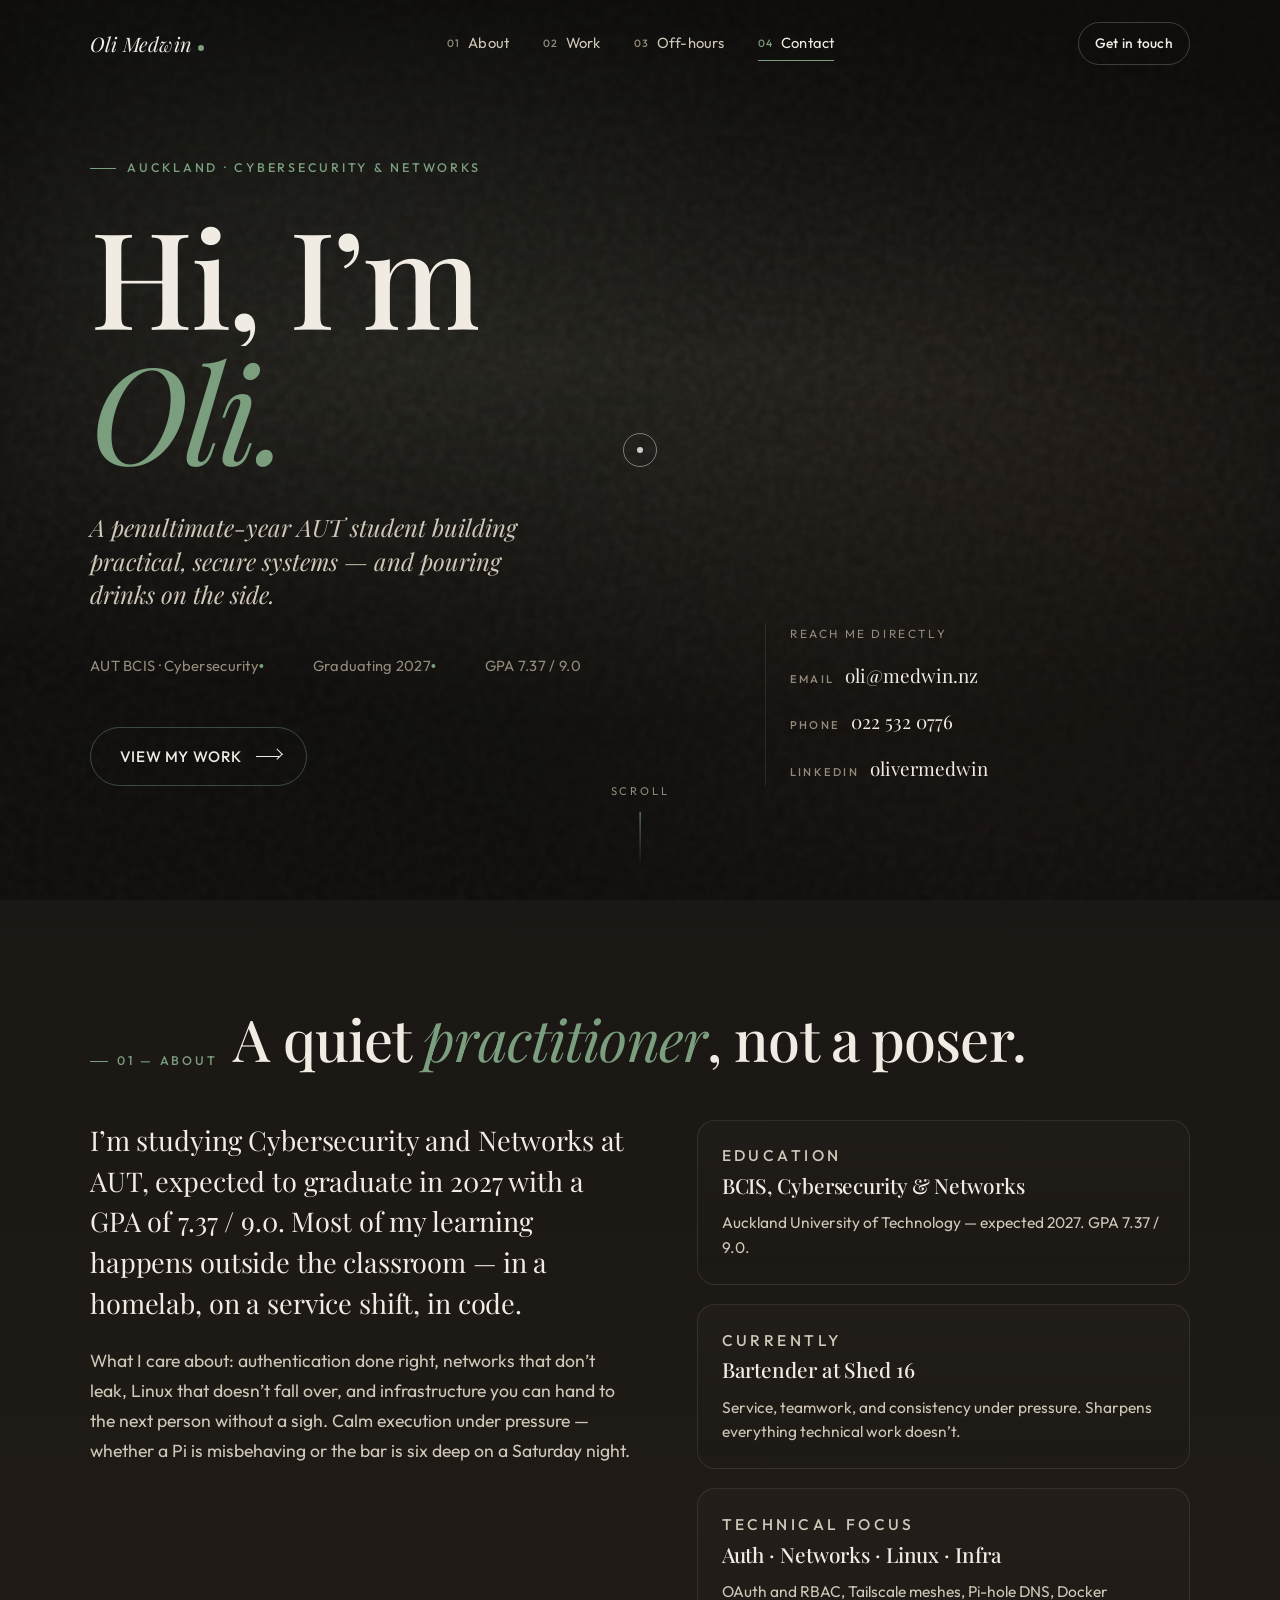
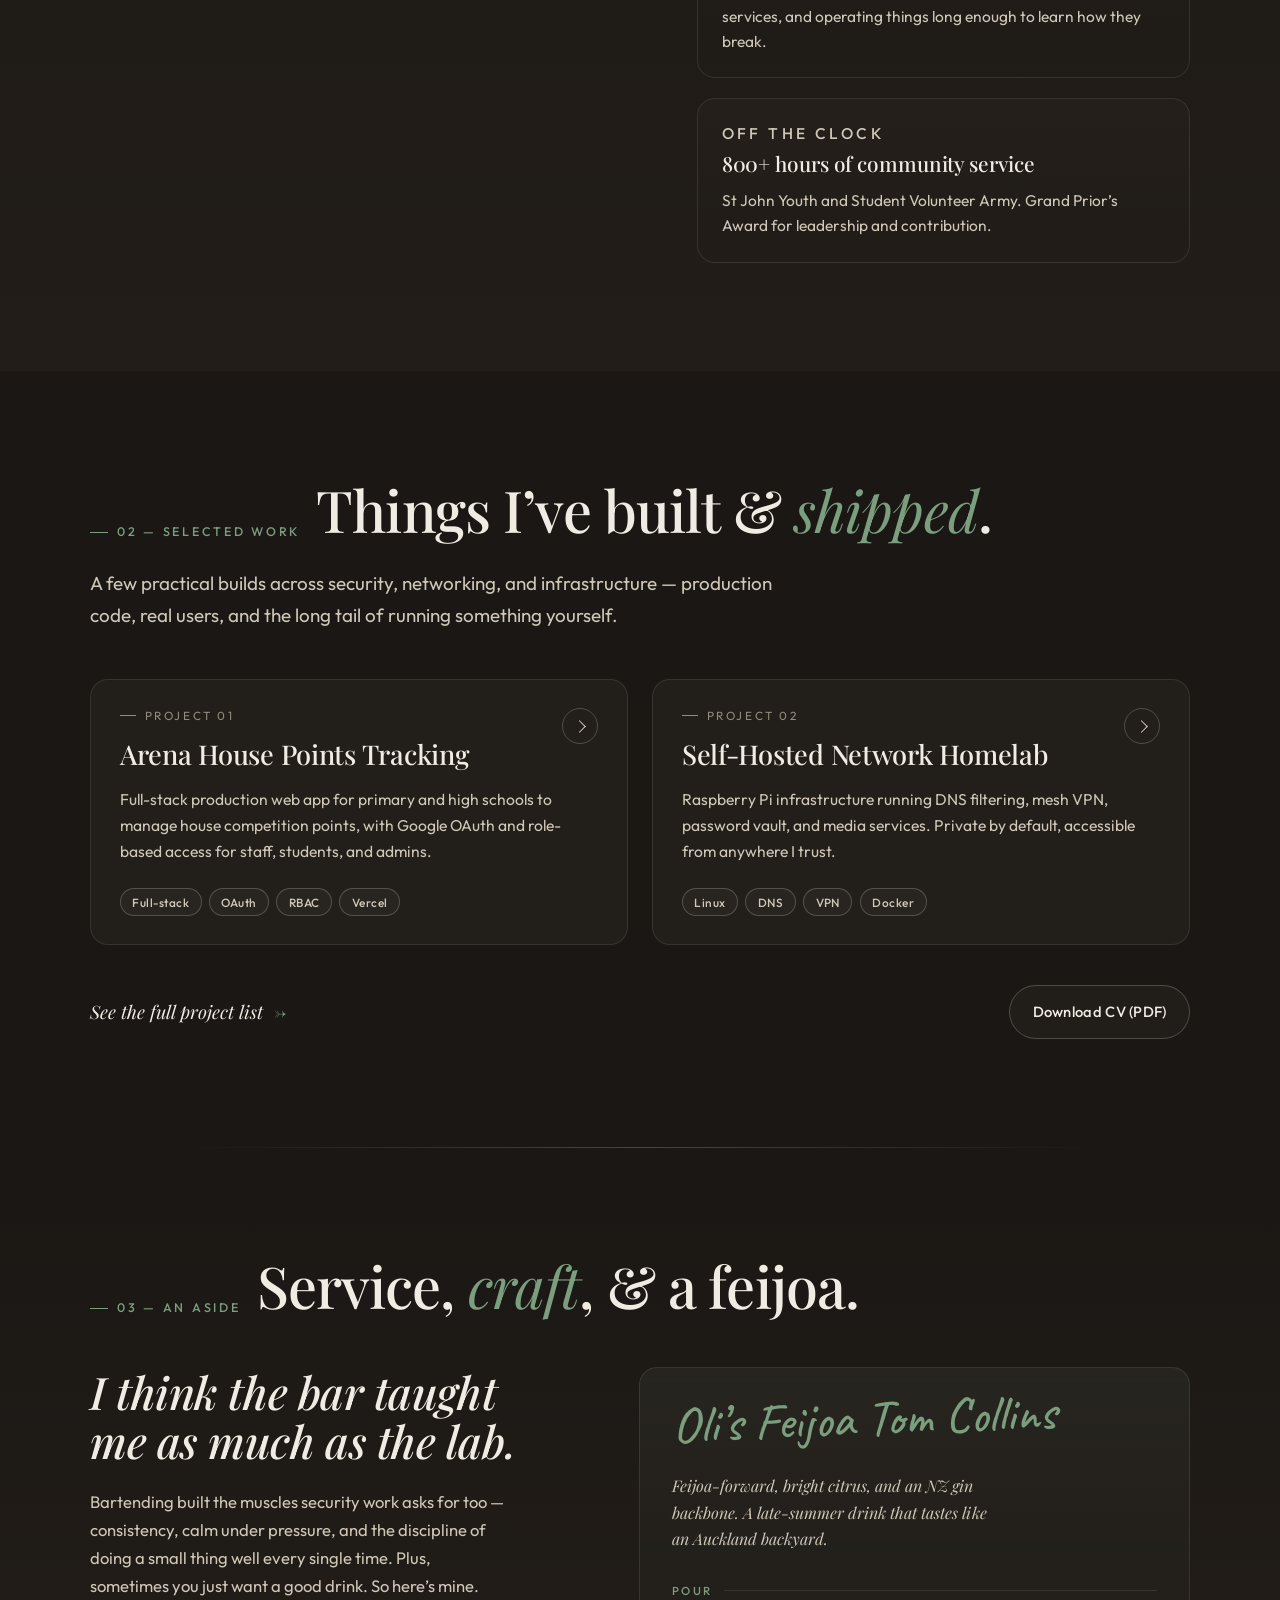
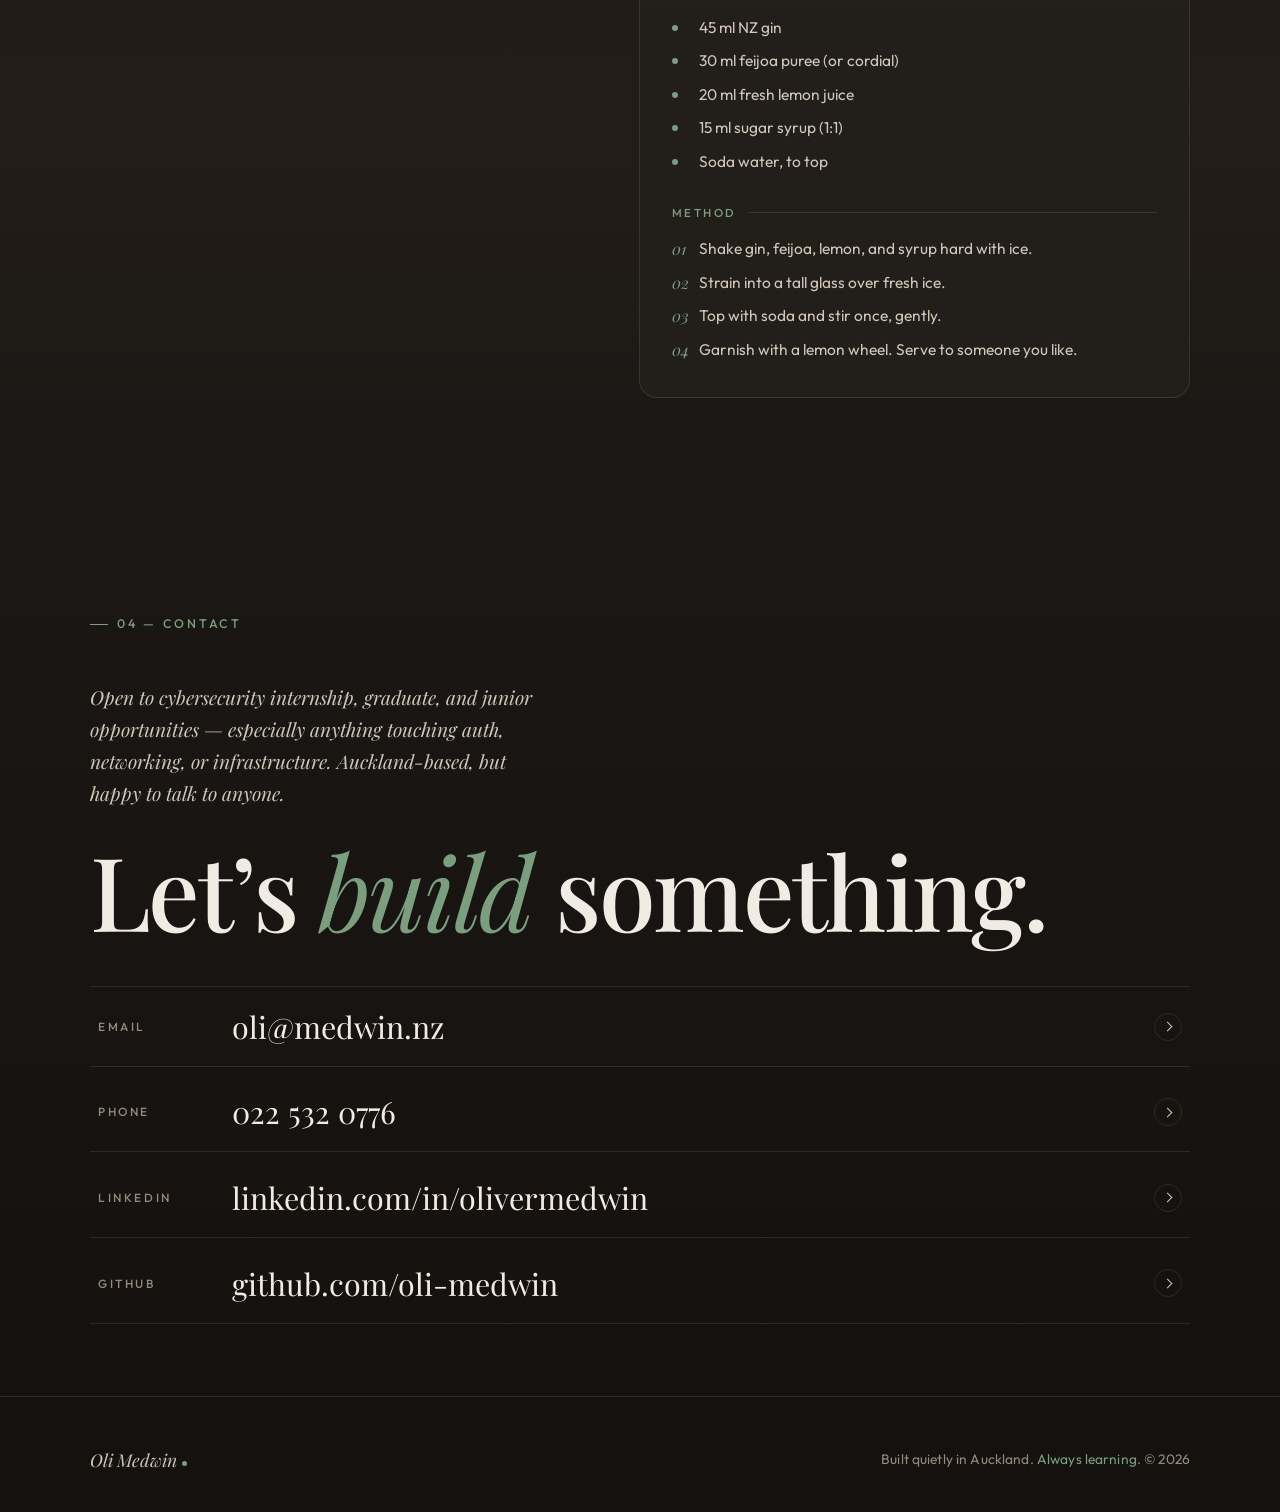
==== commit 8e2e5772: "minorer tweaks" ====
--- a/medwin.nz/index.html
+++ b/medwin.nz/index.html
@@ -214,7 +214,7 @@
                   <li>Built and shipped the full-stack application to production on cloud hosting.</li>
                   <li>Implemented Google OAuth authentication with role-based access control.</li>
                   <li>Tech: JavaScript / TypeScript, OAuth, Vercel.</li>
-                  <li>Live: <a href="https://arenapointstracking.vercel.app/" target="_blank" rel="noopener">arenapointstracking.vercel.app</a></li>
+                  <li>Live: <a href="https://arenapointstracking.vercel.app/" target="_blank" rel="noopener">demo.arena.medwin.nz</a></li>
                 </ul>
               </div>
             </button>
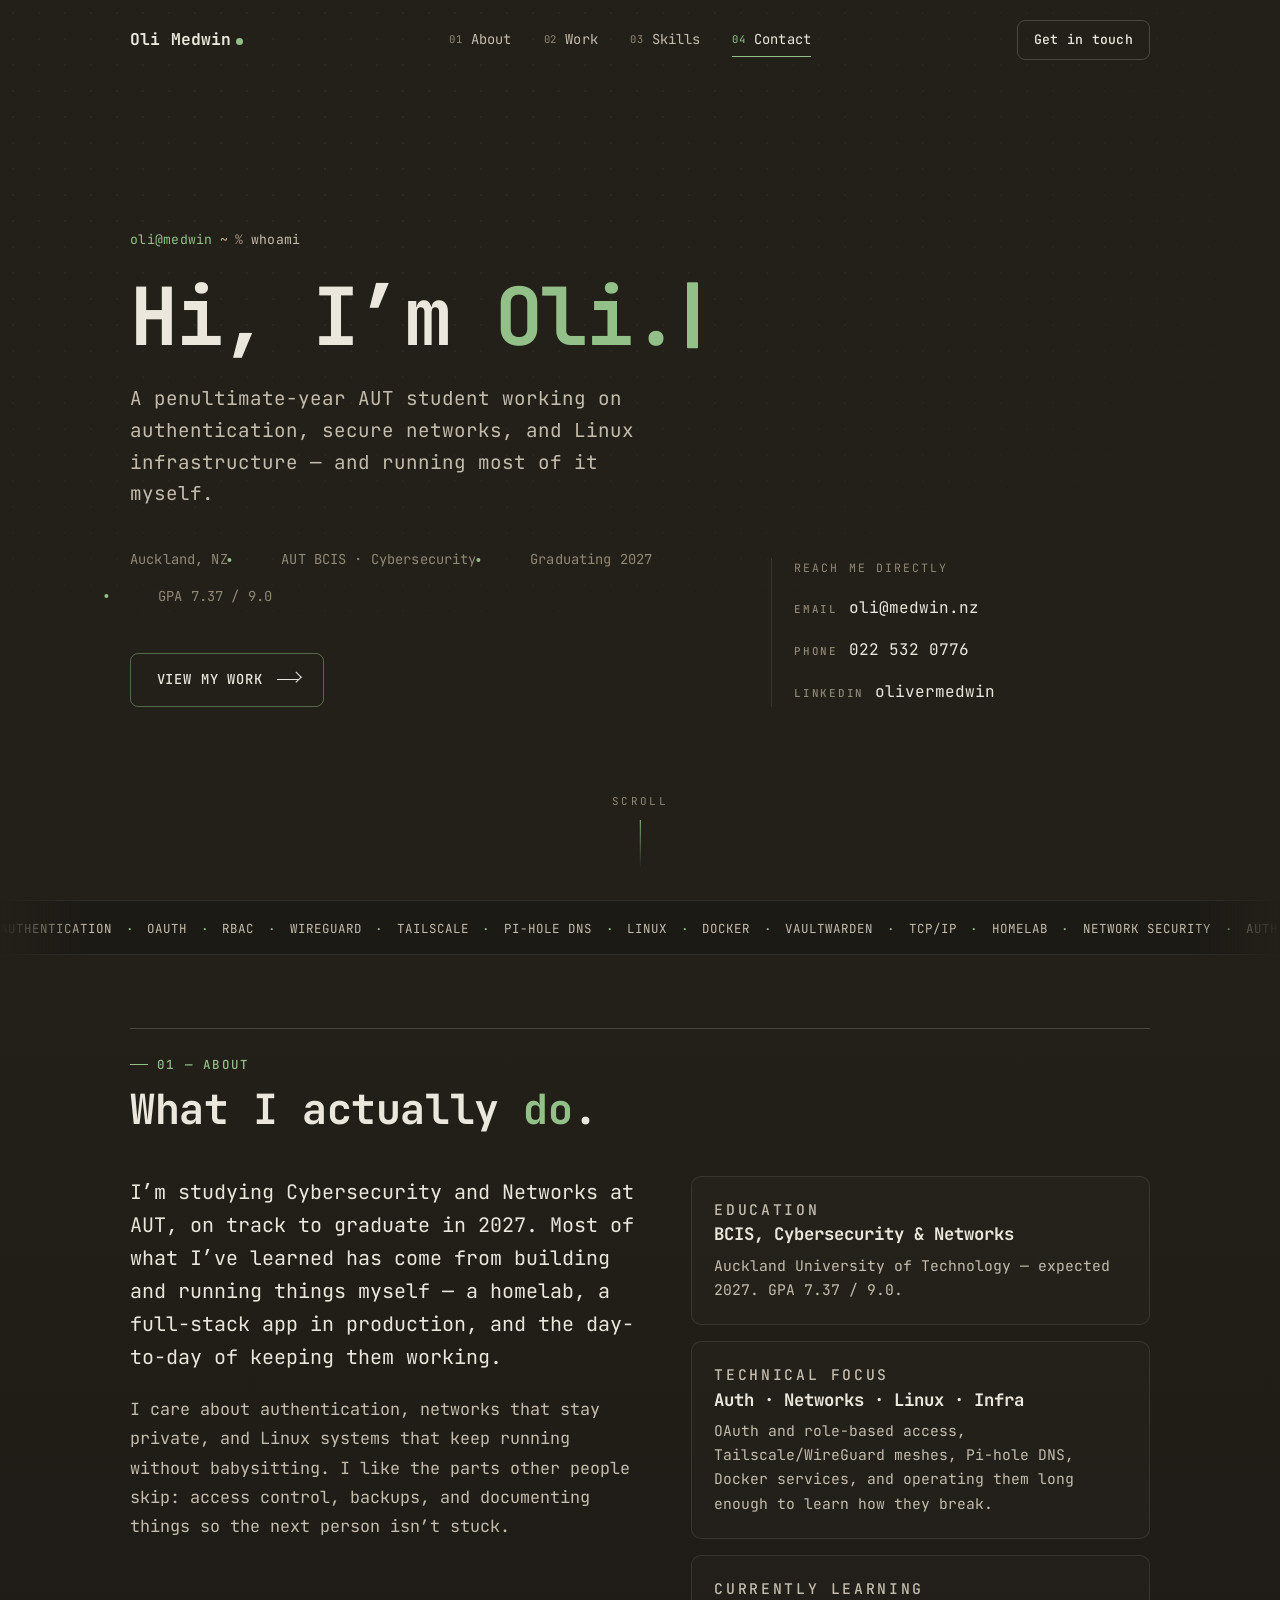
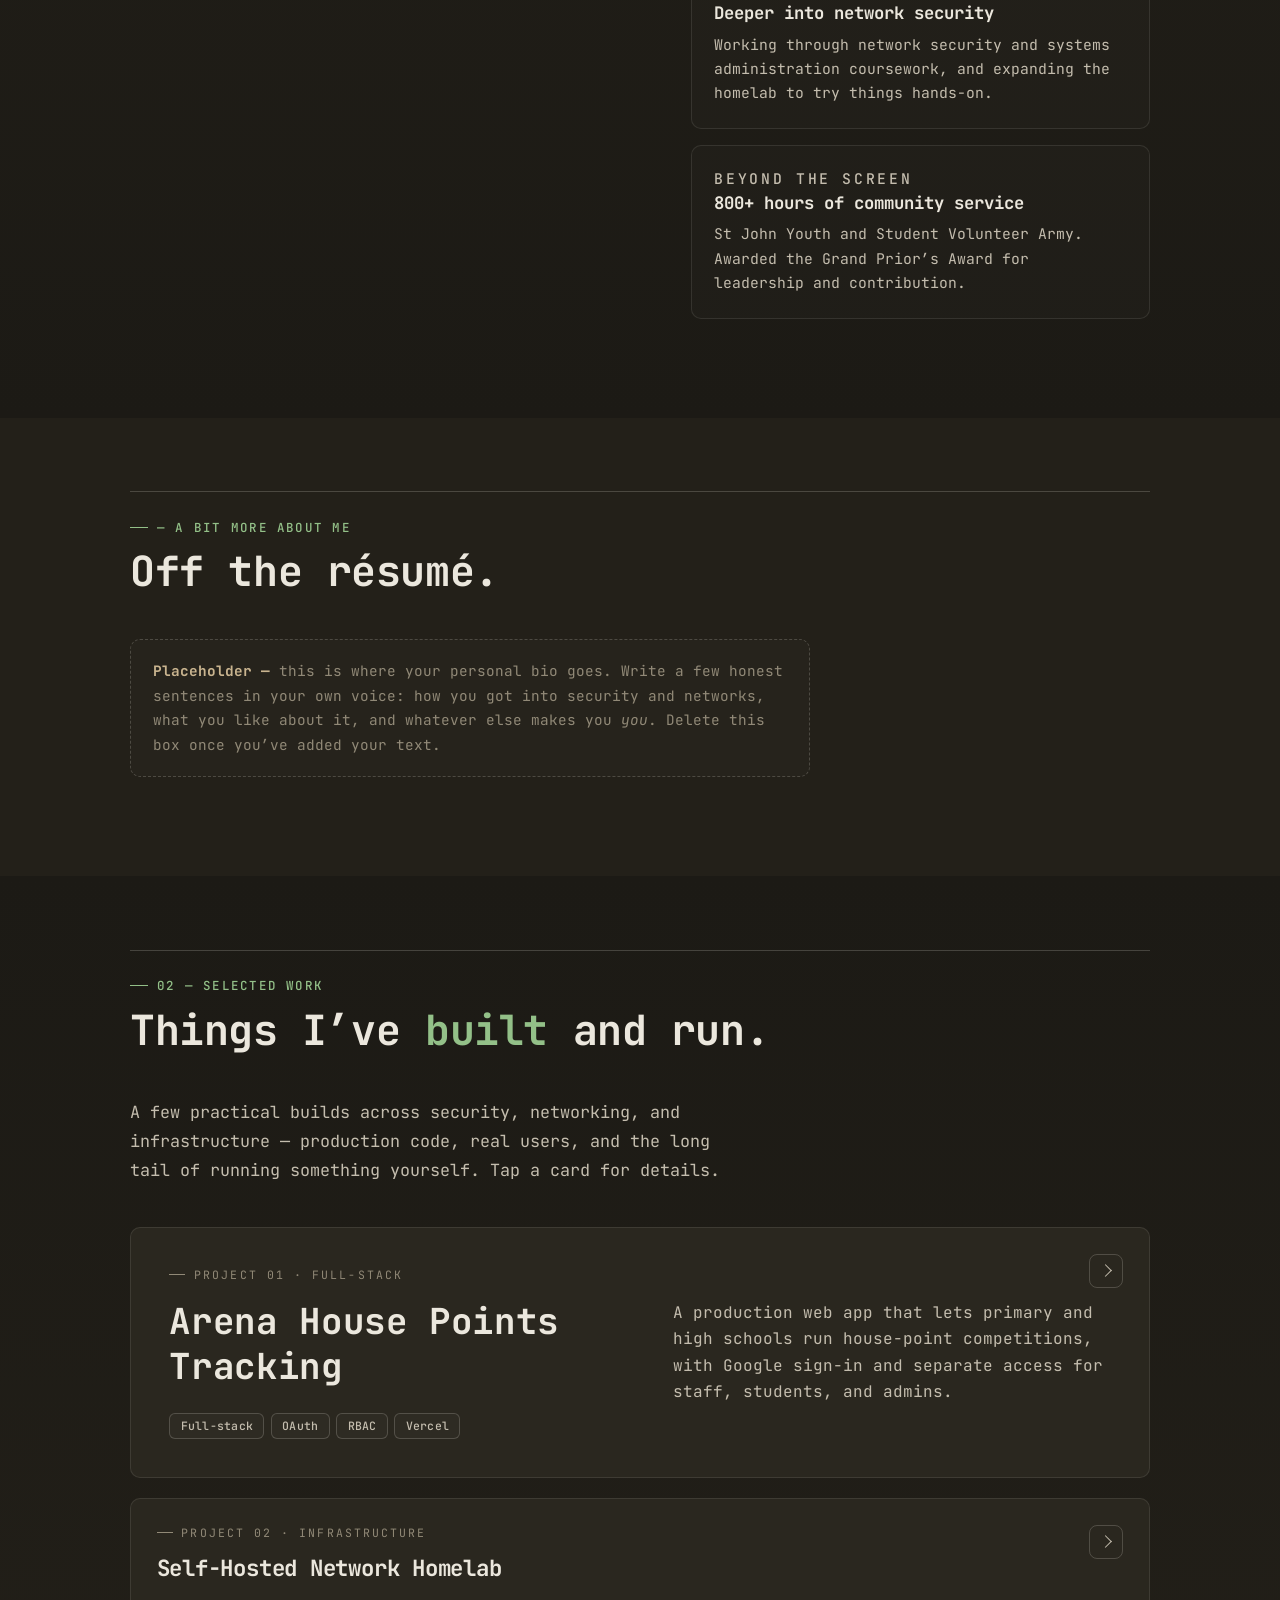
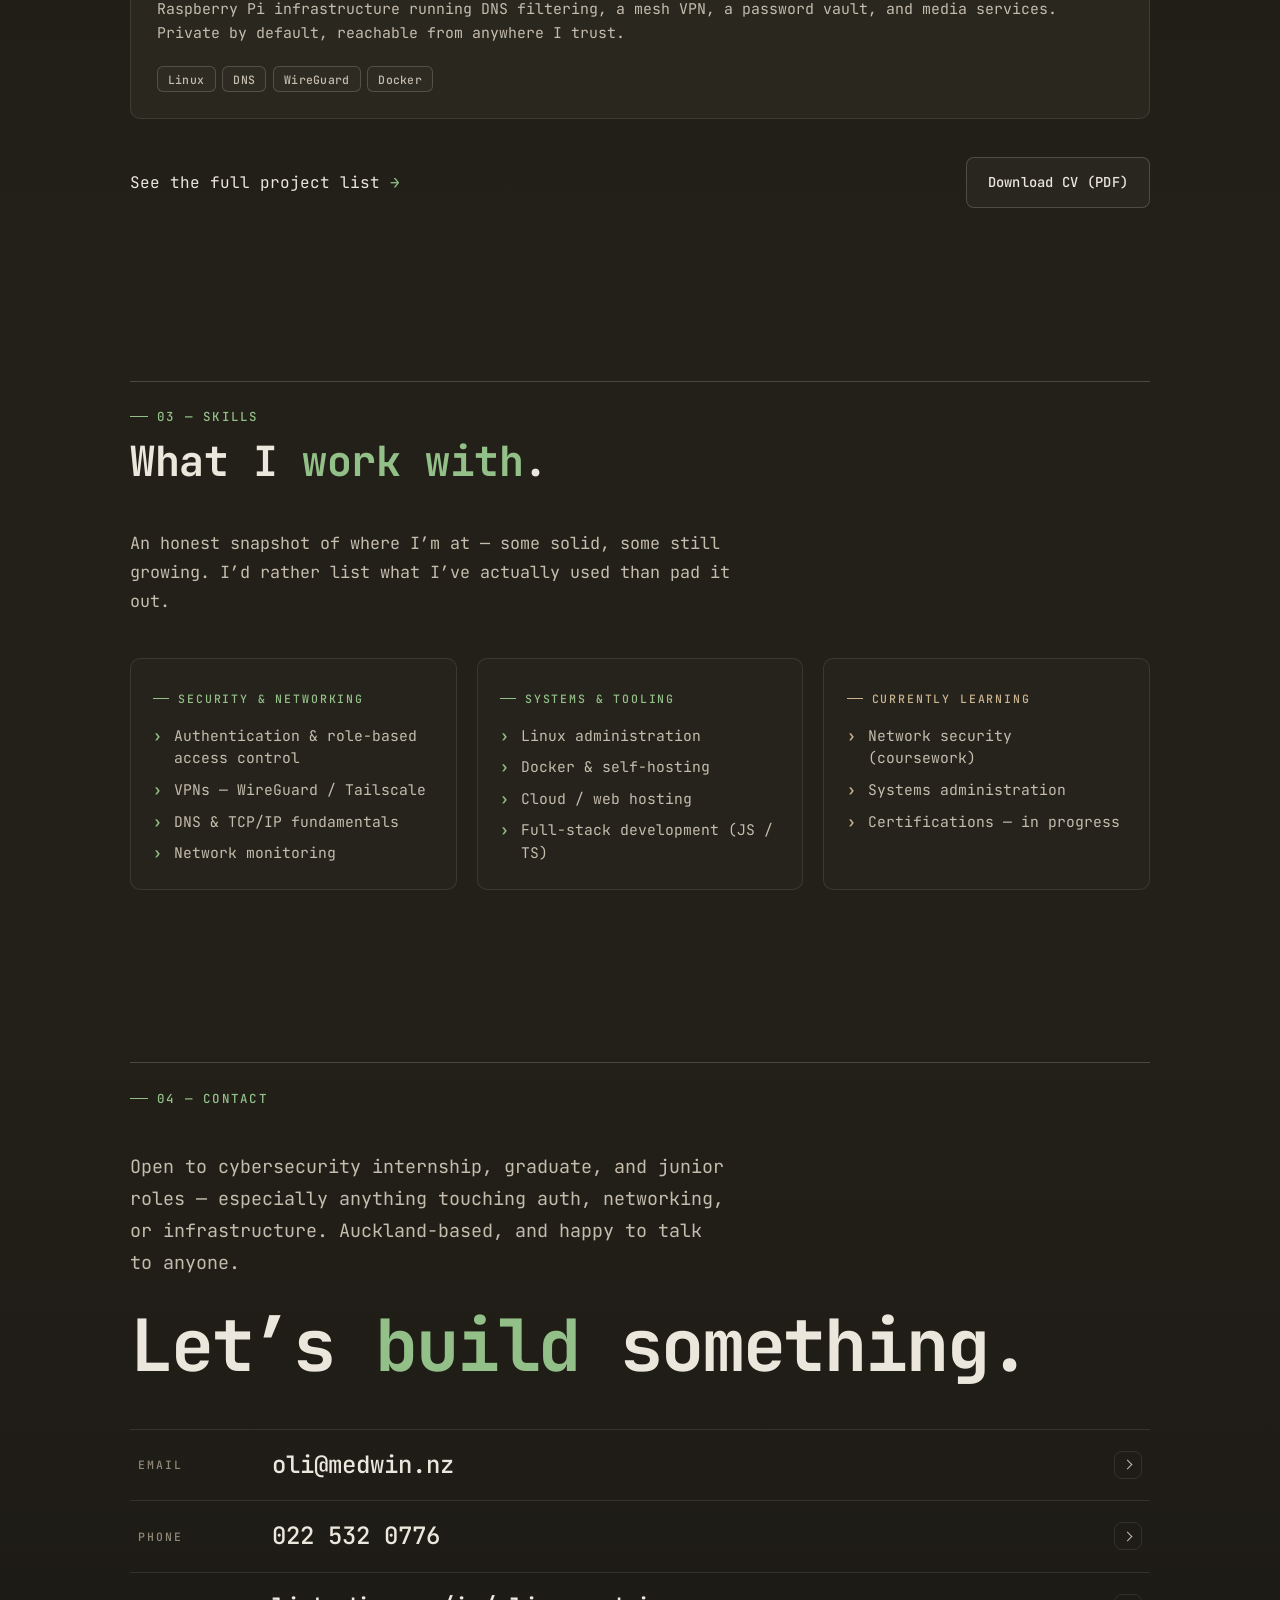
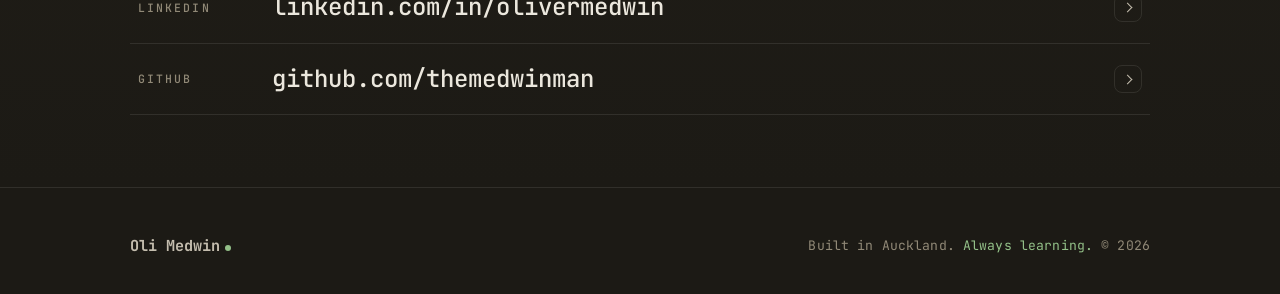
==== commit 1015e4e4: "Redesign site: monospace, earthy green-forward dark theme Restyle from the animated warm-serif look " ====
--- a/medwin.nz/index.html
+++ b/medwin.nz/index.html
@@ -3,44 +3,28 @@
   <head>
     <meta charset="utf-8" />
     <meta name="viewport" content="width=device-width, initial-scale=1" />
-    <meta name="theme-color" content="#1a1714" />
+    <meta name="theme-color" content="#232019" />
     <meta
       name="description"
-      content="Oli Medwin — AUT cybersecurity and networks student in Auckland. Authentication, secure networking, Linux, infrastructure."
+      content="Oli Medwin — AUT cybersecurity and networks student in Auckland. Authentication, secure networking, Linux, and self-hosted infrastructure."
     />
 
     <link rel="preconnect" href="https://fonts.googleapis.com" />
     <link rel="preconnect" href="https://fonts.gstatic.com" crossorigin />
     <link
-      href="https://fonts.googleapis.com/css2?family=Playfair+Display:ital,wght@0,400;0,500;0,600;1,400;1,500&family=Outfit:wght@300;400;500;600;700&family=Caveat:wght@500;600&display=swap"
+      href="https://fonts.googleapis.com/css2?family=JetBrains+Mono:wght@400;500;700&display=swap"
       rel="stylesheet"
     />
 
     <link rel="stylesheet" href="style.css" />
     <noscript>
       <style>
-        .hero-title .char, .hero-tagline, .hero-meta, .hero-aside, .hero-cta,
         .reveal, .reveal-children > * { opacity: 1 !important; transform: none !important; }
-        .page-veil { display: none !important; }
-        .cursor-dot, .cursor-ring { display: none !important; }
       </style>
     </noscript>
-    <title>Oli Medwin — Cybersecurity & Networks</title>
+    <title>Oli Medwin — Cybersecurity &amp; Networks</title>
   </head>
   <body>
-    <div class="page-veil" id="page-veil" aria-hidden="true">
-      <span class="page-veil-mark">Oli Medwin</span>
-    </div>
-
-    <div class="ambient" aria-hidden="true">
-      <div class="ambient-topo"></div>
-      <div class="ambient-grain"></div>
-      <div class="ambient-vignette"></div>
-    </div>
-
-    <div class="cursor-ring" id="cursor-ring" aria-hidden="true"></div>
-    <div class="cursor-dot" id="cursor-dot" aria-hidden="true"></div>
-
     <header class="nav" id="nav">
       <div class="container nav-inner">
         <a href="#top" class="nav-mark" aria-label="Oli Medwin — back to top">
@@ -50,7 +34,7 @@
           <ul class="nav-links" id="nav-links">
             <li><a class="nav-link" href="#about" data-num="01" data-target="about">About</a></li>
             <li><a class="nav-link" href="#projects" data-num="02" data-target="projects">Work</a></li>
-            <li><a class="nav-link" href="#cocktail" data-num="03" data-target="cocktail">Off-hours</a></li>
+            <li><a class="nav-link" href="#skills" data-num="03" data-target="skills">Skills</a></li>
             <li><a class="nav-link" href="#contact" data-num="04" data-target="contact">Contact</a></li>
           </ul>
         </nav>
@@ -70,19 +54,25 @@
       <section class="hero" aria-labelledby="hero-title">
         <div class="container hero-grid">
           <div class="hero-lead">
-            <p class="hero-eyebrow">Auckland · Cybersecurity & Networks</p>
-            <h1 class="hero-title" id="hero-title" data-stagger>
-              Hi, I&rsquo;m <span class="accent">Oli.</span>
+            <p class="hero-prompt">
+              <span class="hero-prompt-user" aria-hidden="true">oli@medwin</span>
+              <span class="hero-prompt-path" aria-hidden="true">~</span>
+              <span class="hero-prompt-sign" aria-hidden="true">%</span>
+              <span class="hero-typed">whoami</span>
+            </p>
+            <h1 class="hero-title" id="hero-title">
+              Hi, I&rsquo;m <span class="accent">Oli.</span><span class="caret" aria-hidden="true"></span>
             </h1>
             <p class="hero-tagline">
-              A penultimate-year AUT student building practical, secure systems &mdash; and pouring drinks on the side.
+              A penultimate-year AUT student working on authentication, secure networks, and Linux infrastructure &mdash; and running most of it myself.
             </p>
             <ul class="hero-meta">
+              <li>Auckland, NZ</li>
               <li>AUT BCIS · Cybersecurity</li>
               <li>Graduating 2027</li>
               <li>GPA 7.37 / 9.0</li>
             </ul>
-            <a href="#projects" class="hero-cta" data-cursor="hover">
+            <a href="#projects" class="hero-cta">
               <span>View my work</span>
               <span class="arrow" aria-hidden="true"></span>
             </a>
@@ -92,19 +82,19 @@
             <p class="hero-aside-label">Reach me directly</p>
             <ul class="hero-contacts">
               <li>
-                <a class="hero-contact" href="mailto:oli@medwin.nz" data-cursor="hover">
+                <a class="hero-contact" href="mailto:oli@medwin.nz">
                   <span class="label">Email</span>
                   <span class="value">oli@medwin.nz</span>
                 </a>
               </li>
               <li>
-                <a class="hero-contact" href="tel:+64225320776" data-cursor="hover">
+                <a class="hero-contact" href="tel:+64225320776">
                   <span class="label">Phone</span>
                   <span class="value">022 532 0776</span>
                 </a>
               </li>
               <li>
-                <a class="hero-contact" href="https://www.linkedin.com/in/olivermedwin/" target="_blank" rel="noopener" data-cursor="hover">
+                <a class="hero-contact" href="https://www.linkedin.com/in/olivermedwin/" target="_blank" rel="noopener">
                   <span class="label">LinkedIn</span>
                   <span class="value">olivermedwin</span>
                 </a>
@@ -117,52 +107,112 @@
       </section>
 
       <!-- =========================================================
+           Status ticker (decorative)
+           ========================================================= -->
+      <div class="ticker" aria-hidden="true">
+        <div class="ticker-track">
+          <span class="ticker-group">
+            <span>Authentication</span><span class="ticker-dot">·</span>
+            <span>OAuth</span><span class="ticker-dot">·</span>
+            <span>RBAC</span><span class="ticker-dot">·</span>
+            <span>WireGuard</span><span class="ticker-dot">·</span>
+            <span>Tailscale</span><span class="ticker-dot">·</span>
+            <span>Pi-hole DNS</span><span class="ticker-dot">·</span>
+            <span>Linux</span><span class="ticker-dot">·</span>
+            <span>Docker</span><span class="ticker-dot">·</span>
+            <span>Vaultwarden</span><span class="ticker-dot">·</span>
+            <span>TCP/IP</span><span class="ticker-dot">·</span>
+            <span>Homelab</span><span class="ticker-dot">·</span>
+            <span>Network security</span><span class="ticker-dot">·</span>
+          </span>
+          <span class="ticker-group">
+            <span>Authentication</span><span class="ticker-dot">·</span>
+            <span>OAuth</span><span class="ticker-dot">·</span>
+            <span>RBAC</span><span class="ticker-dot">·</span>
+            <span>WireGuard</span><span class="ticker-dot">·</span>
+            <span>Tailscale</span><span class="ticker-dot">·</span>
+            <span>Pi-hole DNS</span><span class="ticker-dot">·</span>
+            <span>Linux</span><span class="ticker-dot">·</span>
+            <span>Docker</span><span class="ticker-dot">·</span>
+            <span>Vaultwarden</span><span class="ticker-dot">·</span>
+            <span>TCP/IP</span><span class="ticker-dot">·</span>
+            <span>Homelab</span><span class="ticker-dot">·</span>
+            <span>Network security</span><span class="ticker-dot">·</span>
+          </span>
+        </div>
+      </div>
+
+      <!-- =========================================================
            About
            ========================================================= -->
       <section class="section about" id="about" aria-labelledby="about-title">
         <div class="container">
           <header class="section-head reveal">
             <span class="section-num">01 — About</span>
-            <h2 class="section-title" id="about-title">A quiet <em>practitioner</em>, not a poser.</h2>
+            <h2 class="section-title" id="about-title">What I actually <em>do</em>.</h2>
           </header>
 
           <div class="about-grid">
             <div class="about-intro reveal">
               <p>
-                I&rsquo;m studying Cybersecurity and Networks at AUT, expected to graduate in 2027 with a GPA of 7.37 / 9.0.
-                Most of my learning happens outside the classroom &mdash; in a homelab, on a service shift, in code.
+                I&rsquo;m studying Cybersecurity and Networks at AUT, on track to graduate in 2027.
+                Most of what I&rsquo;ve learned has come from building and running things myself &mdash;
+                a homelab, a full-stack app in production, and the day-to-day of keeping them working.
               </p>
               <p>
-                What I care about: authentication done right, networks that don&rsquo;t leak, Linux that doesn&rsquo;t fall over,
-                and infrastructure you can hand to the next person without a sigh. Calm execution under pressure &mdash; whether
-                a Pi is misbehaving or the bar is six deep on a Saturday night.
+                I care about authentication, networks that stay private, and Linux systems that keep
+                running without babysitting. I like the parts other people skip: access control,
+                backups, and documenting things so the next person isn&rsquo;t stuck.
               </p>
             </div>
 
             <div class="about-cards reveal-children">
               <article class="about-card">
                 <p class="about-card-label">Education</p>
-                <h3>BCIS, Cybersecurity & Networks</h3>
-                <p>Auckland University of Technology &mdash; expected 2027. GPA 7.37 / 9.0.</p>
-              </article>
-
-              <article class="about-card">
-                <p class="about-card-label">Currently</p>
-                <h3>Bartender at Shed 16</h3>
-                <p>Service, teamwork, and consistency under pressure. Sharpens everything technical work doesn&rsquo;t.</p>
+                <h3>BCIS, Cybersecurity &amp; Networks</h3>
+                <p>Auckland University of Technology — expected 2027. GPA 7.37 / 9.0.</p>
               </article>
 
               <article class="about-card">
                 <p class="about-card-label">Technical focus</p>
                 <h3>Auth · Networks · Linux · Infra</h3>
-                <p>OAuth and RBAC, Tailscale meshes, Pi-hole DNS, Docker services, and operating things long enough to learn how they break.</p>
+                <p>OAuth and role-based access, Tailscale/WireGuard meshes, Pi-hole DNS, Docker services, and operating them long enough to learn how they break.</p>
               </article>
 
               <article class="about-card">
-                <p class="about-card-label">Off the clock</p>
+                <p class="about-card-label">Currently learning</p>
+                <h3>Deeper into network security</h3>
+                <p>Working through network security and systems administration coursework, and expanding the homelab to try things hands-on.</p>
+              </article>
+
+              <article class="about-card">
+                <p class="about-card-label">Beyond the screen</p>
                 <h3>800+ hours of community service</h3>
-                <p>St John Youth and Student Volunteer Army. Grand Prior&rsquo;s Award for leadership and contribution.</p>
+                <p>St John Youth and Student Volunteer Army. Awarded the Grand Prior&rsquo;s Award for leadership and contribution.</p>
               </article>
+            </div>
+          </div>
+        </div>
+      </section>
+
+      <!-- =========================================================
+           Bio (personal — Oli to write)
+           ========================================================= -->
+      <section class="section bio" id="bio" aria-labelledby="bio-title">
+        <div class="container">
+          <header class="section-head reveal">
+            <span class="section-num">— A bit more about me</span>
+            <h2 class="section-title" id="bio-title">Off the r&eacute;sum&eacute;.</h2>
+          </header>
+
+          <div class="bio-body reveal">
+            <!-- TODO: Oli to write this section in his own words.
+                 Replace the placeholder block below with a short, personal bio —
+                 who you are outside the coursework, what got you into this, what you're into. -->
+            <div class="bio-placeholder">
+              <strong>Placeholder —</strong> this is where your personal bio goes. Write a few honest
+              sentences in your own voice: how you got into security and networks, what you like about it,
+              and whatever else makes you <em>you</em>. Delete this box once you&rsquo;ve added your text.
             </div>
           </div>
         </div>
@@ -175,28 +225,29 @@
         <div class="container">
           <header class="section-head reveal">
             <span class="section-num">02 — Selected work</span>
-            <h2 class="section-title" id="projects-title">Things I&rsquo;ve built &amp; <em>shipped</em>.</h2>
+            <h2 class="section-title" id="projects-title">Things I&rsquo;ve <em>built</em> and run.</h2>
           </header>
 
-          <p class="section-lede reveal" style="margin-top: -1.5rem; margin-bottom: 3rem;">
-            A few practical builds across security, networking, and infrastructure &mdash; production code, real users, and the long tail of running something yourself.
+          <p class="section-lede reveal">
+            A few practical builds across security, networking, and infrastructure — production code,
+            real users, and the long tail of running something yourself. Tap a card for details.
           </p>
 
-          <div class="project-grid reveal-children">
+          <div class="project-grid project-grid--featured reveal-children" style="margin-top: 2.6rem;">
             <button
               type="button"
-              class="project-card project-expand"
+              class="project-card project-card--featured project-expand"
               aria-haspopup="dialog"
               aria-controls="project-modal"
-              aria-label="Open project details for Arena House Points Tracking Web Application"
-              data-cursor="hover"
+              aria-label="Open project details for Arena House Points Tracking web app"
             >
               <span class="project-card-cta" aria-hidden="true"></span>
               <div class="project-card-inner">
-                <span class="project-card-num">Project 01</span>
+                <span class="project-card-num">Project 01 · Full-stack</span>
                 <h3>Arena House Points Tracking</h3>
                 <p>
-                  Full-stack production web app for primary and high schools to manage house competition points, with Google OAuth and role-based access for staff, students, and admins.
+                  A production web app that lets primary and high schools run house-point competitions,
+                  with Google sign-in and separate access for staff, students, and admins.
                 </p>
                 <div class="project-card-tags">
                   <span class="tag">Full-stack</span>
@@ -207,14 +258,16 @@
               </div>
               <div class="project-details" hidden>
                 <p>
-                  Production web app designed to support schools managing house competition points end-to-end &mdash; from staff awarding points to admin oversight.
+                  A production app for running school house-point competitions end-to-end — staff award
+                  points, students see standings, and admins manage the whole thing.
                 </p>
                 <h4>Highlights</h4>
                 <ul>
-                  <li>Built and shipped the full-stack application to production on cloud hosting.</li>
-                  <li>Implemented Google OAuth authentication with role-based access control.</li>
-                  <li>Tech: JavaScript / TypeScript, OAuth, Vercel.</li>
-                  <li>Live: <a href="https://arenapointstracking.vercel.app/" target="_blank" rel="noopener">demo.arena.medwin.nz</a></li>
+                  <li>Built and shipped the full app to production on cloud hosting.</li>
+                  <li>Google OAuth sign-in with role-based access for staff, students, and admins.</li>
+                  <li>Stack: JavaScript / TypeScript, OAuth, Vercel.</li>
+                  <li>Live: <a href="https://arenapointstracking.vercel.app/" target="_blank" rel="noopener">arenapointstracking.vercel.app</a></li>
+                  <!-- TODO: add real scale/outcome (e.g. number of schools/users) and a repo link if public. -->
                 </ul>
               </div>
             </button>
@@ -224,85 +277,92 @@
               class="project-card project-expand"
               aria-haspopup="dialog"
               aria-controls="project-modal"
-              aria-label="Open project details for Self-hosted network homelab"
-              data-cursor="hover"
+              aria-label="Open project details for self-hosted network homelab"
             >
               <span class="project-card-cta" aria-hidden="true"></span>
               <div class="project-card-inner">
-                <span class="project-card-num">Project 02</span>
+                <span class="project-card-num">Project 02 · Infrastructure</span>
                 <h3>Self-Hosted Network Homelab</h3>
                 <p>
-                  Raspberry Pi infrastructure running DNS filtering, mesh VPN, password vault, and media services. Private by default, accessible from anywhere I trust.
+                  Raspberry Pi infrastructure running DNS filtering, a mesh VPN, a password vault, and
+                  media services. Private by default, reachable from anywhere I trust.
                 </p>
                 <div class="project-card-tags">
                   <span class="tag">Linux</span>
                   <span class="tag">DNS</span>
-                  <span class="tag">VPN</span>
+                  <span class="tag">WireGuard</span>
                   <span class="tag">Docker</span>
                 </div>
               </div>
               <div class="project-details" hidden>
                 <p>
-                  Self-managed network environment focused on privacy, reliability, and secure authentication. Real-world experience with the boring parts of operating infrastructure.
+                  A self-managed network built around privacy, reliability, and secure access — and real
+                  experience with the unglamorous parts of running infrastructure.
                 </p>
                 <h4>Highlights</h4>
                 <ul>
-                  <li>Pi-hole DNS filtering and Tailscale mesh VPN for secure remote access.</li>
-                  <li>Vaultwarden, Jellyfin, and Syncthing across a private VPN.</li>
+                  <li>Pi-hole DNS filtering across the network.</li>
+                  <li>Tailscale / WireGuard mesh VPN for secure remote access, with per-service access rules.</li>
+                  <li>Vaultwarden, Jellyfin, and Syncthing running in Docker over the private VPN.</li>
                   <li>NAS backups with user-based access control.</li>
-                  <li>Tech: Linux, Docker, DNS, WireGuard, role-based access.</li>
+                  <li>Stack: Linux, Docker, DNS, WireGuard, role-based access.</li>
                 </ul>
               </div>
             </button>
           </div>
 
           <div class="projects-footer reveal">
-            <a href="projects.html" class="projects-link" data-cursor="hover">See the full project list</a>
-            <a href="cv.pdf" class="btn" data-cursor="hover">Download CV (PDF)</a>
-          </div>
-        </div>
-      </section>
-
-      <!-- =========================================================
-           Cocktail / hospitality
-           ========================================================= -->
-      <section class="section cocktail" id="cocktail" aria-labelledby="cocktail-title">
+            <a href="projects.html" class="projects-link">See the full project list</a>
+            <a href="cv.pdf" class="btn">Download CV (PDF)</a>
+          </div>
+        </div>
+      </section>
+
+      <!-- =========================================================
+           Skills
+           ========================================================= -->
+      <section class="section skills" id="skills" aria-labelledby="skills-title">
         <div class="container">
           <header class="section-head reveal">
-            <span class="section-num">03 — An aside</span>
-            <h2 class="section-title" id="cocktail-title">Service, <em>craft</em>, &amp; a feijoa.</h2>
+            <span class="section-num">03 — Skills</span>
+            <h2 class="section-title" id="skills-title">What I <em>work with</em>.</h2>
           </header>
 
-          <div class="cocktail-grid">
-            <div class="cocktail-intro reveal">
-              <h2>I think the bar taught me as much as the lab.</h2>
-              <p>
-                Bartending built the muscles security work asks for too &mdash; consistency, calm under pressure, and the discipline of doing a small thing well every single time. Plus, sometimes you just want a good drink. So here&rsquo;s mine.
-              </p>
-            </div>
-
-            <article class="recipe reveal">
-              <h3 class="recipe-name">Oli&rsquo;s Feijoa Tom Collins</h3>
-              <p class="recipe-note">
-                Feijoa-forward, bright citrus, and an NZ gin backbone. A late-summer drink that tastes like an Auckland backyard.
-              </p>
-
-              <div class="recipe-divider"><span>Pour</span></div>
-              <ul>
-                <li>45 ml NZ gin</li>
-                <li>30 ml feijoa puree (or cordial)</li>
-                <li>20 ml fresh lemon juice</li>
-                <li>15 ml sugar syrup (1:1)</li>
-                <li>Soda water, to top</li>
+          <p class="section-lede reveal">
+            An honest snapshot of where I&rsquo;m at — some solid, some still growing. I&rsquo;d rather
+            list what I&rsquo;ve actually used than pad it out.
+          </p>
+
+          <!-- TODO: trim or adjust these to exactly what's true for you right now. -->
+          <div class="skills-grid reveal-children" style="margin-top: 2.6rem;">
+            <article class="skill-group">
+              <h3>Security &amp; networking</h3>
+              <ul class="skill-list">
+                <li>Authentication &amp; role-based access control</li>
+                <li>VPNs — WireGuard / Tailscale</li>
+                <li>DNS &amp; TCP/IP fundamentals</li>
+                <li>Network monitoring</li>
               </ul>
-
-              <div class="recipe-divider"><span>Method</span></div>
-              <ol>
-                <li>Shake gin, feijoa, lemon, and syrup hard with ice.</li>
-                <li>Strain into a tall glass over fresh ice.</li>
-                <li>Top with soda and stir once, gently.</li>
-                <li>Garnish with a lemon wheel. Serve to someone you like.</li>
-              </ol>
+            </article>
+
+            <article class="skill-group">
+              <h3>Systems &amp; tooling</h3>
+              <ul class="skill-list">
+                <li>Linux administration</li>
+                <li>Docker &amp; self-hosting</li>
+                <li>Cloud / web hosting</li>
+                <li>Full-stack development (JS / TS)</li>
+              </ul>
+            </article>
+
+            <article class="skill-group is-learning">
+              <h3>Currently learning</h3>
+              <ul class="skill-list">
+                <li>Network security (coursework)</li>
+                <li>Systems administration</li>
+                <!-- TODO: add certifications here as you earn them. -->
+                <li>Certifications — in progress</li>
+              </ul>
             </article>
           </div>
         </div>
@@ -319,37 +379,38 @@
 
           <div class="reveal">
             <p class="contact-lede">
-              Open to cybersecurity internship, graduate, and junior opportunities &mdash; especially anything touching auth, networking, or infrastructure. Auckland-based, but happy to talk to anyone.
+              Open to cybersecurity internship, graduate, and junior roles — especially anything touching
+              auth, networking, or infrastructure. Auckland-based, and happy to talk to anyone.
             </p>
             <h2 class="contact-title" id="contact-title">Let&rsquo;s <em>build</em> something.</h2>
           </div>
 
           <ul class="contact-channels reveal-children">
             <li class="contact-channel">
-              <a href="mailto:oli@medwin.nz" data-cursor="hover">
+              <a href="mailto:oli@medwin.nz">
                 <span class="contact-channel-label">Email</span>
                 <span class="contact-channel-value">oli@medwin.nz</span>
                 <span class="contact-channel-arrow" aria-hidden="true"></span>
               </a>
             </li>
             <li class="contact-channel">
-              <a href="tel:+64225320776" data-cursor="hover">
+              <a href="tel:+64225320776">
                 <span class="contact-channel-label">Phone</span>
                 <span class="contact-channel-value">022 532 0776</span>
                 <span class="contact-channel-arrow" aria-hidden="true"></span>
               </a>
             </li>
             <li class="contact-channel">
-              <a href="https://www.linkedin.com/in/olivermedwin/" target="_blank" rel="noopener" data-cursor="hover">
+              <a href="https://www.linkedin.com/in/olivermedwin/" target="_blank" rel="noopener">
                 <span class="contact-channel-label">LinkedIn</span>
                 <span class="contact-channel-value">linkedin.com/in/olivermedwin</span>
                 <span class="contact-channel-arrow" aria-hidden="true"></span>
               </a>
             </li>
             <li class="contact-channel">
-              <a href="https://github.com/oli-medwin" target="_blank" rel="noopener" data-cursor="hover">
+              <a href="https://github.com/themedwinman" target="_blank" rel="noopener">
                 <span class="contact-channel-label">GitHub</span>
-                <span class="contact-channel-value">github.com/oli-medwin</span>
+                <span class="contact-channel-value">github.com/themedwinman</span>
                 <span class="contact-channel-arrow" aria-hidden="true"></span>
               </a>
             </li>
@@ -362,7 +423,7 @@
       <div class="container site-footer-inner">
         <span class="footer-mark">Oli Medwin<span class="dot" aria-hidden="true"></span></span>
         <p class="footer-note">
-          Built quietly in Auckland. <span class="accent">Always learning.</span> &copy; <span class="js-year"></span>
+          Built in Auckland. <span class="accent">Always learning.</span> &copy; <span class="js-year"></span>
         </p>
       </div>
     </footer>
--- a/medwin.nz/style.css
+++ b/medwin.nz/style.css
@@ -1,31 +1,33 @@
 /* =========================================================
-   medwin.nz — warm editorial dark
+   medwin.nz — monospace, earthy, green-forward dark
    ========================================================= */
 
 :root {
-  --bg: #1a1714;
-  --bg-deep: #14110f;
-  --bg-soft: #221d18;
-  --surface: #221e1a;
-  --surface-2: #2a2520;
-  --text: #f0ebe3;
-  --text-soft: #cfc7b8;
-  --muted: #948b7d;
-  --line: rgba(240, 235, 227, 0.10);
-  --line-strong: rgba(240, 235, 227, 0.22);
-
-  --accent: #7a9e7e;
-  --accent-soft: rgba(122, 158, 126, 0.16);
-  --accent-line: rgba(122, 158, 126, 0.42);
-  --accent-glow: rgba(122, 158, 126, 0.28);
-
-  --serif: "Playfair Display", "Cormorant Garamond", Georgia, serif;
-  --hand: "Caveat", "Dancing Script", cursive;
-  --sans: "Outfit", "Inter", system-ui, -apple-system, "Segoe UI", Roboto, sans-serif;
-
-  --container: 1180px;
+  /* Palette — warm-charcoal dark, near-white text */
+  --bg: #232019;
+  --bg-deep: #1c1a15;
+  --surface: #2a271f;
+  --surface-2: #322e25;
+  --text: #ebe7dd;
+  --text-soft: #c4bdae;
+  --muted: #918977;
+  --line: rgba(235, 231, 221, 0.10);
+  --line-strong: rgba(235, 231, 221, 0.20);
+
+  /* Green primary accent */
+  --accent: #93c088;
+  --accent-soft: rgba(147, 192, 136, 0.14);
+  --accent-line: rgba(147, 192, 136, 0.45);
+
+  /* Tan/gold — sparing secondary warmth */
+  --tan: #c9b48f;
+
+  --mono: "JetBrains Mono", "IBM Plex Mono", ui-monospace, "Cascadia Code",
+    "SFMono-Regular", Menlo, Consolas, monospace;
+
+  --container: 1100px;
   --gutter: clamp(1.25rem, 4vw, 2.5rem);
-  --radius: 18px;
+  --radius: 10px;
 
   --ease-out: cubic-bezier(0.22, 1, 0.36, 1);
   --ease-in-out: cubic-bezier(0.65, 0, 0.35, 1);
@@ -34,15 +36,14 @@
 * { box-sizing: border-box; }
 
 html { scroll-behavior: smooth; }
-
 html, body { height: auto; margin: 0; }
 
 body {
   background: var(--bg);
   color: var(--text);
-  font-family: var(--sans);
-  font-size: 17px;
-  line-height: 1.65;
+  font-family: var(--mono);
+  font-size: 16px;
+  line-height: 1.7;
   -webkit-font-smoothing: antialiased;
   -moz-osx-font-smoothing: grayscale;
   text-rendering: optimizeLegibility;
@@ -50,7 +51,6 @@
 }
 
 img { max-width: 100%; height: auto; display: block; }
-
 a { color: inherit; text-decoration: none; }
 
 ::selection {
@@ -61,165 +61,16 @@
 ::-webkit-scrollbar { width: 10px; height: 10px; }
 ::-webkit-scrollbar-track { background: var(--bg-deep); }
 ::-webkit-scrollbar-thumb {
-  background: rgba(240, 235, 227, 0.10);
+  background: rgba(235, 231, 221, 0.10);
   border-radius: 999px;
   border: 2px solid var(--bg-deep);
 }
 ::-webkit-scrollbar-thumb:hover { background: var(--accent-line); }
 
-/* =========================================================
-   Page load sequence
-   ========================================================= */
-
-.page-veil {
-  position: fixed;
-  inset: 0;
-  z-index: 9999;
-  background: var(--bg-deep);
-  display: flex;
-  align-items: center;
-  justify-content: center;
-  pointer-events: none;
-  transition: opacity 700ms var(--ease-in-out), visibility 700ms;
-}
-
-.page-veil.is-gone {
-  opacity: 0;
-  visibility: hidden;
-}
-
-.page-veil-mark {
-  font-family: var(--serif);
-  font-style: italic;
-  font-size: 1.7rem;
-  color: var(--text-soft);
-  letter-spacing: 0.02em;
-  opacity: 0;
-  animation: veilMark 1100ms var(--ease-out) 80ms forwards;
-}
-
-.page-veil-mark::after {
-  content: "";
-  display: inline-block;
-  width: 6px;
-  height: 6px;
-  margin-left: 6px;
-  border-radius: 999px;
-  background: var(--accent);
-  vertical-align: middle;
-  transform: translateY(-2px);
-  animation: dotPulse 1.4s var(--ease-in-out) infinite;
-}
-
-@keyframes veilMark {
-  from { opacity: 0; transform: translateY(8px); }
-  to   { opacity: 1; transform: translateY(0); }
-}
-
-@keyframes dotPulse {
-  0%, 100% { opacity: 0.5; transform: translateY(-2px) scale(0.9); }
-  50%      { opacity: 1;   transform: translateY(-2px) scale(1.1); }
-}
-
-/* =========================================================
-   Custom cursor
-   ========================================================= */
-
-.cursor-dot,
-.cursor-ring {
-  position: fixed;
-  top: 0;
-  left: 0;
-  pointer-events: none;
-  z-index: 9000;
-  border-radius: 999px;
-  mix-blend-mode: difference;
-  will-change: transform;
-}
-
-.cursor-dot {
-  width: 6px;
-  height: 6px;
-  background: #f0ebe3;
-  transform: translate(-50%, -50%);
-  transition: width 200ms var(--ease-out), height 200ms var(--ease-out), background 200ms;
-}
-
-.cursor-ring {
-  width: 34px;
-  height: 34px;
-  border: 1px solid rgba(240, 235, 227, 0.55);
-  transform: translate(-50%, -50%);
-  transition: width 240ms var(--ease-out), height 240ms var(--ease-out),
-              border-color 240ms, background 240ms, opacity 200ms;
-}
-
-.cursor-dot.is-hover {
-  width: 4px;
-  height: 4px;
-}
-
-.cursor-ring.is-hover {
-  width: 56px;
-  height: 56px;
-  border-color: rgba(122, 158, 126, 0.85);
-  background: rgba(122, 158, 126, 0.08);
-}
-
-.cursor-ring.is-hidden,
-.cursor-dot.is-hidden { opacity: 0; }
-
-@media (hover: none), (pointer: coarse) {
-  .cursor-dot, .cursor-ring { display: none !important; }
-}
-
-/* =========================================================
-   Background ambience (grain + topo)
-   ========================================================= */
-
-.ambient {
-  position: fixed;
-  inset: 0;
-  z-index: -1;
-  pointer-events: none;
-  overflow: hidden;
-}
-
-.ambient-grain {
-  position: absolute;
-  inset: -50%;
-  background-image: url("data:image/svg+xml;utf8,<svg viewBox='0 0 200 200' xmlns='http://www.w3.org/2000/svg'><filter id='n'><feTurbulence type='fractalNoise' baseFrequency='0.9' numOctaves='2' stitchTiles='stitch'/><feColorMatrix values='0 0 0 0 0.95  0 0 0 0 0.92  0 0 0 0 0.88  0 0 0 0.18 0'/></filter><rect width='100%25' height='100%25' filter='url(%23n)'/></svg>");
-  opacity: 0.35;
-  mix-blend-mode: overlay;
-  animation: grainShift 7s steps(8) infinite;
-}
-
-@keyframes grainShift {
-  0%   { transform: translate(0,0); }
-  20%  { transform: translate(-3%, 2%); }
-  40%  { transform: translate(2%, -3%); }
-  60%  { transform: translate(-1%, 1%); }
-  80%  { transform: translate(3%, 2%); }
-  100% { transform: translate(0,0); }
-}
-
-.ambient-topo {
-  position: absolute;
-  inset: 0;
-  background-image:
-    radial-gradient(circle at 18% 12%, rgba(122, 158, 126, 0.10) 0%, transparent 38%),
-    radial-gradient(circle at 82% 78%, rgba(180, 130, 90, 0.08) 0%, transparent 42%),
-    radial-gradient(circle at 50% 50%, rgba(122, 158, 126, 0.05) 0%, transparent 60%);
-  filter: blur(40px);
-  opacity: 0.9;
-}
-
-.ambient-vignette {
-  position: absolute;
-  inset: 0;
-  background:
-    radial-gradient(120% 80% at 50% 0%, transparent 50%, rgba(0,0,0,0.45) 100%),
-    radial-gradient(120% 100% at 50% 100%, transparent 60%, rgba(0,0,0,0.55) 100%);
+:focus-visible {
+  outline: 2px solid var(--accent-line);
+  outline-offset: 3px;
+  border-radius: 4px;
 }
 
 /* =========================================================
@@ -235,21 +86,21 @@
 
 .section {
   position: relative;
-  padding: clamp(5rem, 12vh, 9rem) 0;
+  padding: clamp(4.5rem, 11vh, 8rem) 0;
 }
 
 .section-head {
   display: flex;
+  flex-wrap: wrap;
   align-items: baseline;
-  gap: 1rem;
-  margin-bottom: 3rem;
+  gap: 0.6rem 1.2rem;
+  margin-bottom: 2.6rem;
 }
 
 .section-num {
-  font-family: var(--sans);
   font-weight: 500;
   font-size: 0.78rem;
-  letter-spacing: 0.22em;
+  letter-spacing: 0.18em;
   text-transform: uppercase;
   color: var(--accent);
   display: inline-flex;
@@ -267,27 +118,28 @@
 }
 
 .section-title {
-  font-family: var(--serif);
-  font-weight: 500;
-  font-size: clamp(2rem, 5vw, 3.6rem);
-  line-height: 1.05;
-  letter-spacing: -0.015em;
+  font-family: var(--mono);
+  font-weight: 700;
+  font-size: clamp(1.6rem, 4vw, 2.6rem);
+  line-height: 1.2;
+  letter-spacing: -0.01em;
   margin: 0;
   color: var(--text);
-}
-
-.section-title em {
-  font-style: italic;
+  width: 100%;
+}
+
+.section-title em,
+.accent {
+  font-style: normal;
   color: var(--accent);
-  font-weight: 400;
 }
 
 .section-lede {
-  margin-top: 1.4rem;
-  max-width: 58ch;
-  color: var(--text-soft);
-  font-size: clamp(1rem, 1.6vw, 1.18rem);
-  line-height: 1.7;
+  margin-top: 1.2rem;
+  max-width: 62ch;
+  color: var(--text-soft);
+  font-size: clamp(0.95rem, 1.4vw, 1.05rem);
+  line-height: 1.75;
 }
 
 /* =========================================================
@@ -296,21 +148,19 @@
 
 .nav {
   position: fixed;
-  top: 0;
-  left: 0;
-  right: 0;
+  top: 0; left: 0; right: 0;
   z-index: 100;
-  padding: 1.4rem 0;
-  transition: padding 280ms var(--ease-out),
-              background 280ms var(--ease-out),
-              border-color 280ms var(--ease-out),
-              backdrop-filter 280ms var(--ease-out);
+  padding: 1.25rem 0;
+  transition: padding 260ms var(--ease-out),
+              background 260ms var(--ease-out),
+              border-color 260ms var(--ease-out),
+              backdrop-filter 260ms var(--ease-out);
   border-bottom: 1px solid transparent;
 }
 
 .nav.is-stuck {
-  padding: 0.85rem 0;
-  background: rgba(20, 17, 15, 0.72);
+  padding: 0.8rem 0;
+  background: rgba(28, 26, 21, 0.78);
   backdrop-filter: blur(14px) saturate(140%);
   -webkit-backdrop-filter: blur(14px) saturate(140%);
   border-bottom: 1px solid var(--line);
@@ -324,29 +174,28 @@
 }
 
 .nav-mark {
-  font-family: var(--serif);
-  font-style: italic;
-  font-size: 1.25rem;
+  font-family: var(--mono);
+  font-weight: 700;
+  font-size: 1.02rem;
   color: var(--text);
   letter-spacing: 0.01em;
   display: inline-flex;
   align-items: baseline;
-  gap: 0.35rem;
+  gap: 0.3rem;
 }
 
 .nav-mark .dot {
-  width: 6px;
-  height: 6px;
+  width: 7px;
+  height: 7px;
   border-radius: 999px;
   background: var(--accent);
   display: inline-block;
-  transform: translateY(-1px);
 }
 
 .nav-links {
   display: flex;
   align-items: center;
-  gap: 0.4rem;
+  gap: 0.3rem;
   list-style: none;
   margin: 0;
   padding: 0;
@@ -359,29 +208,23 @@
   gap: 0.5rem;
   padding: 0.5rem 0.85rem;
   color: var(--text-soft);
-  font-size: 0.92rem;
-  font-weight: 400;
+  font-size: 0.86rem;
   letter-spacing: 0.01em;
-  border-radius: 999px;
-  transition: color 200ms;
+  border-radius: 8px;
+  transition: color 180ms;
 }
 
 .nav-link::before {
   content: attr(data-num);
   font-size: 0.66rem;
-  font-weight: 500;
-  letter-spacing: 0.1em;
+  letter-spacing: 0.08em;
   color: var(--muted);
-  transition: color 200ms;
+  transition: color 180ms;
 }
 
 .nav-link:hover { color: var(--text); }
 .nav-link:hover::before { color: var(--accent); }
-
-.nav-link.is-active {
-  color: var(--text);
-}
-
+.nav-link.is-active { color: var(--text); }
 .nav-link.is-active::before { color: var(--accent); }
 
 .nav-link.is-active::after {
@@ -389,11 +232,11 @@
   position: absolute;
   left: 0.85rem;
   right: 0.85rem;
-  bottom: 0.15rem;
+  bottom: 0.2rem;
   height: 1px;
   background: var(--accent);
   transform-origin: left;
-  animation: underline-in 360ms var(--ease-out);
+  animation: underline-in 300ms var(--ease-out);
 }
 
 @keyframes underline-in {
@@ -402,16 +245,16 @@
 }
 
 .nav-cta {
-  font-family: var(--sans);
-  font-size: 0.86rem;
+  font-family: var(--mono);
+  font-size: 0.82rem;
   font-weight: 500;
   letter-spacing: 0.02em;
-  padding: 0.55rem 1rem;
+  padding: 0.5rem 1rem;
   border: 1px solid var(--line-strong);
-  border-radius: 999px;
+  border-radius: 8px;
   color: var(--text);
   background: transparent;
-  transition: border-color 220ms, background 220ms, color 220ms;
+  transition: border-color 200ms, background 200ms, color 200ms;
 }
 
 .nav-cta:hover {
@@ -426,8 +269,8 @@
   width: 42px;
   height: 42px;
   border: 1px solid var(--line);
-  background: rgba(20, 17, 15, 0.6);
-  border-radius: 12px;
+  background: rgba(28, 26, 21, 0.6);
+  border-radius: 10px;
   color: var(--text);
   cursor: pointer;
   align-items: center;
@@ -461,27 +304,21 @@
     justify-content: center;
     padding: 6rem var(--gutter) 4rem;
     background: var(--bg-deep);
-    gap: 0.8rem;
+    gap: 0.6rem;
     transform: translateY(-100%);
-    transition: transform 420ms var(--ease-in-out);
+    transition: transform 380ms var(--ease-in-out);
     z-index: -1;
   }
 
-  .nav.is-open .nav-links {
-    transform: translateY(0);
-  }
+  .nav.is-open .nav-links { transform: translateY(0); }
 
   .nav-link {
-    font-family: var(--serif);
-    font-size: 1.9rem;
-    font-weight: 400;
+    font-size: 1.5rem;
     padding: 0.4rem 0;
     color: var(--text-soft);
   }
 
-  .nav-link::before {
-    margin-right: 0.4rem;
-  }
+  .nav-link::before { margin-right: 0.5rem; }
 
   .nav-link.is-active::after {
     left: 0;
@@ -516,8 +353,8 @@
 
 @media (min-width: 960px) {
   .hero-grid {
-    grid-template-columns: 1.4fr 1fr;
-    gap: 5rem;
+    grid-template-columns: 1.5fr 1fr;
+    gap: 4.5rem;
   }
 }
 
@@ -525,12 +362,12 @@
   display: inline-flex;
   align-items: center;
   gap: 0.7rem;
-  font-size: 0.78rem;
+  font-size: 0.76rem;
   font-weight: 500;
-  letter-spacing: 0.22em;
+  letter-spacing: 0.18em;
   text-transform: uppercase;
   color: var(--accent);
-  margin-bottom: 2rem;
+  margin-bottom: 1.8rem;
 }
 
 .hero-eyebrow::before {
@@ -541,86 +378,45 @@
 }
 
 .hero-title {
-  font-family: var(--serif);
-  font-weight: 500;
-  font-size: clamp(3.2rem, 11vw, 8.4rem);
-  line-height: 0.95;
-  letter-spacing: -0.025em;
+  font-family: var(--mono);
+  font-weight: 700;
+  font-size: clamp(2.4rem, 7vw, 5rem);
+  line-height: 1.05;
+  letter-spacing: -0.03em;
   margin: 0;
   color: var(--text);
 }
 
-.hero-title .word {
-  display: inline-block;
-  overflow: hidden;
-  vertical-align: top;
-  padding-bottom: 0.06em;
-}
-
-.hero-title .char {
-  display: inline-block;
-  transform: translateY(110%);
-  opacity: 0;
-  will-change: transform, opacity;
-}
-
 .hero-title .accent {
-  font-style: italic;
   color: var(--accent);
-  font-weight: 400;
-}
-
-.is-loaded .hero-title .char {
-  animation: charRise 900ms var(--ease-out) forwards;
-}
-
-@keyframes charRise {
-  to { transform: translateY(0); opacity: 1; }
+  font-weight: 700;
 }
 
 .hero-tagline {
-  font-family: var(--serif);
-  font-style: italic;
-  font-weight: 400;
-  font-size: clamp(1.15rem, 2.1vw, 1.5rem);
-  color: var(--text-soft);
-  margin: 1.8rem 0 0;
-  max-width: 32ch;
-  line-height: 1.4;
-  opacity: 0;
-  transform: translateY(14px);
-  transition: opacity 800ms var(--ease-out) 900ms,
-              transform 800ms var(--ease-out) 900ms;
-}
-
-.is-loaded .hero-tagline {
-  opacity: 1;
-  transform: translateY(0);
+  font-size: clamp(1.02rem, 1.8vw, 1.2rem);
+  color: var(--text-soft);
+  margin: 1.6rem 0 0;
+  max-width: 46ch;
+  line-height: 1.65;
 }
 
 .hero-meta {
-  margin: 2.2rem 0 0;
+  margin: 2rem 0 0;
   display: flex;
   flex-wrap: wrap;
   gap: 0 1.6rem;
   list-style: none;
   padding: 0;
   color: var(--muted);
-  font-size: 0.92rem;
-  letter-spacing: 0.02em;
-  opacity: 0;
-  transform: translateY(14px);
-  transition: opacity 800ms var(--ease-out) 1100ms,
-              transform 800ms var(--ease-out) 1100ms;
-}
-
-.is-loaded .hero-meta { opacity: 1; transform: translateY(0); }
+  font-size: 0.86rem;
+  letter-spacing: 0.01em;
+}
 
 .hero-meta li {
   display: inline-flex;
   align-items: center;
   gap: 0.5rem;
-  padding: 0.45rem 0;
+  padding: 0.4rem 0;
 }
 
 .hero-meta li + li::before {
@@ -636,19 +432,13 @@
 
 .hero-aside {
   position: relative;
-  padding-left: 1.5rem;
+  padding-left: 1.4rem;
   border-left: 1px solid var(--line);
-  opacity: 0;
-  transform: translateY(14px);
-  transition: opacity 800ms var(--ease-out) 1300ms,
-              transform 800ms var(--ease-out) 1300ms;
-}
-
-.is-loaded .hero-aside { opacity: 1; transform: translateY(0); }
+}
 
 .hero-aside-label {
-  font-size: 0.74rem;
-  letter-spacing: 0.22em;
+  font-size: 0.72rem;
+  letter-spacing: 0.18em;
   text-transform: uppercase;
   color: var(--muted);
   margin: 0 0 1rem;
@@ -659,15 +449,14 @@
   margin: 0;
   padding: 0;
   display: grid;
-  gap: 0.85rem;
+  gap: 0.8rem;
 }
 
 .hero-contact {
   display: inline-flex;
   align-items: baseline;
   gap: 0.7rem;
-  font-family: var(--serif);
-  font-size: 1.18rem;
+  font-size: 1rem;
   color: var(--text);
   position: relative;
   width: max-content;
@@ -675,9 +464,8 @@
 }
 
 .hero-contact .label {
-  font-family: var(--sans);
-  font-size: 0.7rem;
-  letter-spacing: 0.2em;
+  font-size: 0.68rem;
+  letter-spacing: 0.16em;
   text-transform: uppercase;
   color: var(--muted);
   font-weight: 500;
@@ -690,7 +478,7 @@
   background-repeat: no-repeat;
   background-position: 0 100%;
   background-size: 0% 1px;
-  transition: background-size 380ms var(--ease-out), color 280ms;
+  transition: background-size 320ms var(--ease-out), color 240ms;
   padding-bottom: 2px;
   word-break: break-word;
 }
@@ -701,32 +489,25 @@
 }
 
 .hero-cta {
-  margin-top: 2.6rem;
+  margin-top: 2.4rem;
   display: inline-flex;
   align-items: center;
   gap: 0.9rem;
-  padding: 1rem 1.6rem 1rem 1.8rem;
-  font-family: var(--sans);
-  font-size: 0.95rem;
+  padding: 0.9rem 1.5rem 0.9rem 1.6rem;
+  font-family: var(--mono);
+  font-size: 0.86rem;
   font-weight: 500;
-  letter-spacing: 0.04em;
+  letter-spacing: 0.06em;
   text-transform: uppercase;
   color: var(--text);
   border: 1px solid var(--accent-line);
-  border-radius: 999px;
+  border-radius: 8px;
   background: transparent;
   cursor: pointer;
   position: relative;
   overflow: hidden;
   isolation: isolate;
-  transition: color 320ms var(--ease-out), border-color 320ms;
-  opacity: 0;
-  transform: translateY(14px);
-  animation: heroCtaIn 800ms var(--ease-out) 1500ms forwards;
-}
-
-@keyframes heroCtaIn {
-  to { opacity: 1; transform: translateY(0); }
+  transition: color 280ms var(--ease-out), border-color 280ms;
 }
 
 .hero-cta::before {
@@ -736,7 +517,7 @@
   background: var(--accent);
   z-index: -1;
   transform: translateY(101%);
-  transition: transform 440ms var(--ease-in-out);
+  transition: transform 380ms var(--ease-in-out);
 }
 
 .hero-cta:hover {
@@ -748,11 +529,11 @@
 
 .hero-cta .arrow {
   display: inline-block;
-  width: 24px;
+  width: 22px;
   height: 1px;
   background: currentColor;
   position: relative;
-  transition: width 320ms var(--ease-out);
+  transition: width 280ms var(--ease-out);
 }
 
 .hero-cta .arrow::after {
@@ -768,7 +549,7 @@
   transform-origin: right center;
 }
 
-.hero-cta:hover .arrow { width: 36px; }
+.hero-cta:hover .arrow { width: 32px; }
 
 .hero-scroll-cue {
   position: absolute;
@@ -778,30 +559,19 @@
   display: inline-flex;
   flex-direction: column;
   align-items: center;
-  gap: 0.7rem;
+  gap: 0.6rem;
   color: var(--muted);
-  font-size: 0.7rem;
-  letter-spacing: 0.25em;
+  font-size: 0.68rem;
+  letter-spacing: 0.22em;
   text-transform: uppercase;
   pointer-events: none;
-  opacity: 0;
-  animation: cueIn 900ms var(--ease-out) 1800ms forwards;
-}
-
-@keyframes cueIn { to { opacity: 1; } }
+}
 
 .hero-scroll-cue::after {
   content: "";
   width: 1px;
-  height: 56px;
+  height: 48px;
   background: linear-gradient(to bottom, var(--accent), transparent);
-  animation: cueLine 2.4s var(--ease-in-out) infinite;
-  transform-origin: top;
-}
-
-@keyframes cueLine {
-  0%, 100% { transform: scaleY(0.15); opacity: 0.35; }
-  50%      { transform: scaleY(1);    opacity: 1; }
 }
 
 @media (max-width: 720px) {
@@ -814,36 +584,33 @@
 
 .reveal {
   opacity: 0;
-  transform: translateY(30px);
-  transition: opacity 900ms var(--ease-out), transform 900ms var(--ease-out);
+  transform: translateY(18px);
+  transition: opacity 640ms var(--ease-out), transform 640ms var(--ease-out);
 }
 
 .reveal.is-visible { opacity: 1; transform: translateY(0); }
 
 .reveal-children > * {
   opacity: 0;
-  transform: translateY(24px);
-  transition: opacity 800ms var(--ease-out), transform 800ms var(--ease-out);
-}
-
-.reveal-children.is-visible > * {
-  opacity: 1;
-  transform: translateY(0);
-}
-
-.reveal-children.is-visible > *:nth-child(1) { transition-delay: 60ms; }
-.reveal-children.is-visible > *:nth-child(2) { transition-delay: 160ms; }
-.reveal-children.is-visible > *:nth-child(3) { transition-delay: 260ms; }
-.reveal-children.is-visible > *:nth-child(4) { transition-delay: 360ms; }
-.reveal-children.is-visible > *:nth-child(5) { transition-delay: 460ms; }
-.reveal-children.is-visible > *:nth-child(6) { transition-delay: 560ms; }
+  transform: translateY(16px);
+  transition: opacity 560ms var(--ease-out), transform 560ms var(--ease-out);
+}
+
+.reveal-children.is-visible > * { opacity: 1; transform: translateY(0); }
+
+.reveal-children.is-visible > *:nth-child(1) { transition-delay: 40ms; }
+.reveal-children.is-visible > *:nth-child(2) { transition-delay: 110ms; }
+.reveal-children.is-visible > *:nth-child(3) { transition-delay: 180ms; }
+.reveal-children.is-visible > *:nth-child(4) { transition-delay: 250ms; }
+.reveal-children.is-visible > *:nth-child(5) { transition-delay: 320ms; }
+.reveal-children.is-visible > *:nth-child(6) { transition-delay: 390ms; }
 
 /* =========================================================
-   About section
+   About
    ========================================================= */
 
 .about {
-  background: linear-gradient(180deg, var(--bg) 0%, var(--bg-soft) 100%);
+  background: linear-gradient(180deg, var(--bg) 0%, var(--bg-deep) 100%);
 }
 
 .about-grid {
@@ -855,42 +622,36 @@
 @media (min-width: 900px) {
   .about-grid {
     grid-template-columns: 1.1fr 1fr;
-    gap: 4rem;
+    gap: 3.5rem;
   }
 }
 
 .about-intro p {
-  font-family: var(--serif);
-  font-size: clamp(1.3rem, 2.2vw, 1.7rem);
-  font-weight: 400;
-  line-height: 1.5;
+  font-size: clamp(1.05rem, 1.7vw, 1.25rem);
+  line-height: 1.65;
   color: var(--text);
   margin: 0;
-  letter-spacing: -0.005em;
 }
 
 .about-intro p + p {
-  margin-top: 1.4rem;
-  font-size: clamp(1rem, 1.6vw, 1.1rem);
-  font-family: var(--sans);
-  font-weight: 400;
-  color: var(--text-soft);
-  letter-spacing: 0;
-  line-height: 1.7;
+  margin-top: 1.3rem;
+  font-size: clamp(0.95rem, 1.5vw, 1.05rem);
+  color: var(--text-soft);
+  line-height: 1.75;
 }
 
 .about-cards {
   display: grid;
-  gap: 1.2rem;
+  gap: 1rem;
 }
 
 .about-card {
   position: relative;
-  padding: 1.4rem 1.5rem 1.5rem;
+  padding: 1.3rem 1.4rem 1.4rem;
   border: 1px solid var(--line);
   border-radius: var(--radius);
-  background: linear-gradient(180deg, rgba(240, 235, 227, 0.02), transparent);
-  transition: border-color 320ms, transform 320ms var(--ease-out);
+  background: rgba(235, 231, 221, 0.015);
+  transition: border-color 260ms, transform 260ms var(--ease-out);
 }
 
 .about-card:hover {
@@ -899,44 +660,73 @@
 }
 
 .about-card-label {
-  font-size: 0.7rem;
-  letter-spacing: 0.22em;
+  font-size: 0.68rem;
+  letter-spacing: 0.18em;
   text-transform: uppercase;
   color: var(--accent);
-  margin: 0 0 0.6rem;
+  margin: 0 0 0.55rem;
   font-weight: 500;
 }
 
 .about-card h3 {
-  font-family: var(--serif);
-  font-weight: 500;
-  font-size: 1.3rem;
+  font-weight: 700;
+  font-size: 1.08rem;
   margin: 0 0 0.5rem;
-  letter-spacing: -0.005em;
-  color: var(--text);
+  color: var(--text);
+  line-height: 1.35;
 }
 
 .about-card p {
   margin: 0;
   color: var(--text-soft);
-  line-height: 1.6;
-  font-size: 0.97rem;
-}
-
-.about-card p + p { margin-top: 0.55rem; }
+  line-height: 1.65;
+  font-size: 0.92rem;
+}
+
+/* =========================================================
+   Bio
+   ========================================================= */
+
+.bio {
+  background: var(--bg);
+}
+
+.bio-body {
+  max-width: 68ch;
+}
+
+.bio-body p {
+  font-size: clamp(1rem, 1.6vw, 1.15rem);
+  line-height: 1.75;
+  color: var(--text-soft);
+  margin: 0 0 1.2rem;
+}
+
+.bio-body p:last-child { margin-bottom: 0; }
+
+.bio-placeholder {
+  margin-top: 1.4rem;
+  padding: 1.2rem 1.4rem;
+  border: 1px dashed var(--line-strong);
+  border-radius: var(--radius);
+  color: var(--muted);
+  font-size: 0.9rem;
+  line-height: 1.7;
+  background: rgba(235, 231, 221, 0.015);
+}
+
+.bio-placeholder strong { color: var(--tan); font-weight: 700; }
 
 /* =========================================================
    Projects
    ========================================================= */
 
-.projects {
-  background: var(--bg);
-}
+.projects { background: linear-gradient(180deg, var(--bg-deep) 0%, var(--bg) 100%); }
 
 .project-grid {
   display: grid;
   grid-template-columns: 1fr;
-  gap: 1.5rem;
+  gap: 1.25rem;
 }
 
 @media (min-width: 760px) {
@@ -955,55 +745,39 @@
   background: var(--surface);
   color: var(--text);
   cursor: pointer;
-  font-family: var(--sans);
+  font-family: var(--mono);
   overflow: hidden;
-  transition: transform 480ms var(--ease-out),
-              border-color 320ms,
-              box-shadow 480ms var(--ease-out);
+  transition: transform 360ms var(--ease-out),
+              border-color 260ms,
+              box-shadow 360ms var(--ease-out);
   isolation: isolate;
 }
 
-.project-card::before {
-  content: "";
-  position: absolute;
-  inset: 0;
-  background:
-    radial-gradient(80% 60% at 0% 0%, rgba(122, 158, 126, 0.10), transparent 60%),
-    linear-gradient(180deg, transparent 60%, rgba(0,0,0,0.18) 100%);
-  opacity: 0;
-  transition: opacity 480ms var(--ease-out);
-  z-index: 0;
-  pointer-events: none;
-}
-
 .project-card:hover {
-  transform: translateY(-6px);
+  transform: translateY(-4px);
   border-color: var(--accent-line);
-  box-shadow: 0 30px 60px -30px rgba(0, 0, 0, 0.6),
-              0 0 0 1px var(--accent-line);
-}
-
-.project-card:hover::before { opacity: 1; }
+  box-shadow: 0 24px 48px -28px rgba(0, 0, 0, 0.7);
+}
 
 .project-card-inner {
   position: relative;
   z-index: 1;
-  padding: 1.8rem;
+  padding: 1.6rem;
   display: flex;
   flex-direction: column;
   height: 100%;
-  gap: 1rem;
+  gap: 0.9rem;
 }
 
 .project-card-num {
-  font-size: 0.74rem;
-  letter-spacing: 0.22em;
+  font-size: 0.72rem;
+  letter-spacing: 0.18em;
   text-transform: uppercase;
   color: var(--muted);
   display: inline-flex;
   align-items: center;
   gap: 0.55rem;
-  transition: color 280ms;
+  transition: color 240ms;
 }
 
 .project-card-num::before {
@@ -1012,17 +786,16 @@
   height: 1px;
   background: var(--muted);
   display: inline-block;
-  transition: background 280ms, width 320ms var(--ease-out);
+  transition: background 240ms, width 280ms var(--ease-out);
 }
 
 .project-card:hover .project-card-num { color: var(--accent); }
 .project-card:hover .project-card-num::before { background: var(--accent); width: 28px; }
 
 .project-card h3 {
-  font-family: var(--serif);
-  font-weight: 500;
-  font-size: clamp(1.4rem, 2.2vw, 1.7rem);
-  line-height: 1.15;
+  font-weight: 700;
+  font-size: clamp(1.2rem, 2vw, 1.4rem);
+  line-height: 1.25;
   letter-spacing: -0.01em;
   margin: 0;
   color: var(--text);
@@ -1031,29 +804,29 @@
 .project-card p {
   margin: 0;
   color: var(--text-soft);
-  font-size: 0.98rem;
+  font-size: 0.93rem;
   line-height: 1.65;
 }
 
 .project-card-tags {
   display: flex;
   flex-wrap: wrap;
-  gap: 0.45rem;
+  gap: 0.4rem;
   margin-top: auto;
-  padding-top: 0.5rem;
+  padding-top: 0.4rem;
 }
 
 .tag {
-  font-family: var(--sans);
-  font-size: 0.74rem;
+  font-family: var(--mono);
+  font-size: 0.72rem;
   font-weight: 500;
-  letter-spacing: 0.04em;
-  padding: 0.32rem 0.72rem;
-  border-radius: 999px;
+  letter-spacing: 0.02em;
+  padding: 0.28rem 0.65rem;
+  border-radius: 6px;
   border: 1px solid var(--line-strong);
   color: var(--text-soft);
-  background: rgba(240, 235, 227, 0.03);
-  transition: border-color 280ms, color 280ms, background 280ms;
+  background: rgba(235, 231, 221, 0.02);
+  transition: border-color 240ms, color 240ms, background 240ms;
 }
 
 .project-card:hover .tag {
@@ -1064,17 +837,17 @@
 
 .project-card-cta {
   position: absolute;
-  top: 1.8rem;
-  right: 1.8rem;
-  width: 36px;
-  height: 36px;
-  border-radius: 999px;
+  top: 1.6rem;
+  right: 1.6rem;
+  width: 34px;
+  height: 34px;
+  border-radius: 8px;
   border: 1px solid var(--line-strong);
   display: inline-flex;
   align-items: center;
   justify-content: center;
   color: var(--text-soft);
-  transition: border-color 320ms, color 320ms, background 320ms, transform 320ms var(--ease-out);
+  transition: border-color 280ms, color 280ms, background 280ms, transform 280ms var(--ease-out);
 }
 
 .project-card:hover .project-card-cta {
@@ -1097,186 +870,116 @@
 
 .project-card .project-details { display: none; }
 
+/* Placeholder / coming-soon slot */
+.project-card.is-placeholder {
+  cursor: default;
+  border-style: dashed;
+  background: rgba(235, 231, 221, 0.012);
+}
+.project-card.is-placeholder:hover {
+  transform: none;
+  border-color: var(--line-strong);
+  box-shadow: none;
+}
+.project-card.is-placeholder .project-card-num { color: var(--tan); }
+
 .projects-footer {
-  margin-top: 2.5rem;
+  margin-top: 2.4rem;
   display: flex;
   flex-wrap: wrap;
   justify-content: space-between;
   align-items: center;
-  gap: 1.4rem;
+  gap: 1.2rem;
 }
 
 .projects-link {
-  font-family: var(--serif);
-  font-style: italic;
-  font-size: 1.15rem;
-  color: var(--text);
-  display: inline-flex;
-  align-items: center;
-  gap: 0.7rem;
-  transition: color 280ms, gap 320ms var(--ease-out);
+  font-size: 1rem;
+  color: var(--text);
+  display: inline-flex;
+  align-items: center;
+  gap: 0.6rem;
+  transition: color 240ms, gap 280ms var(--ease-out);
 }
 
 .projects-link::after {
   content: "→";
-  font-style: normal;
   color: var(--accent);
-  transition: transform 320ms var(--ease-out);
-}
-
-.projects-link:hover { color: var(--accent); gap: 1rem; }
+  transition: transform 280ms var(--ease-out);
+}
+
+.projects-link:hover { color: var(--accent); gap: 0.9rem; }
 .projects-link:hover::after { transform: translateX(4px); }
 
 /* =========================================================
-   Cocktail / hospitality — editorial aside
+   Skills
    ========================================================= */
 
-.cocktail {
-  background:
-    linear-gradient(180deg, var(--bg) 0%, var(--bg-soft) 60%, var(--bg) 100%);
-  position: relative;
-}
-
-.cocktail::before {
-  content: "";
-  position: absolute;
-  top: 0;
-  left: 50%;
-  transform: translateX(-50%);
-  width: min(94%, 900px);
-  height: 1px;
-  background: linear-gradient(to right, transparent, var(--line-strong), transparent);
-}
-
-.cocktail-grid {
+.skills { background: var(--bg); }
+
+.skills-grid {
   display: grid;
   grid-template-columns: 1fr;
-  gap: 3rem;
-  align-items: start;
-}
-
-@media (min-width: 880px) {
-  .cocktail-grid {
-    grid-template-columns: 0.85fr 1fr;
-    gap: 5rem;
-  }
-}
-
-.cocktail-intro h2 {
-  font-family: var(--serif);
-  font-weight: 500;
-  font-style: italic;
-  font-size: clamp(2rem, 4vw, 2.8rem);
-  line-height: 1.1;
-  letter-spacing: -0.01em;
-  margin: 0;
-  color: var(--text);
-}
-
-.cocktail-intro p {
-  margin: 1.4rem 0 0;
-  color: var(--text-soft);
-  font-size: 1.04rem;
-  line-height: 1.7;
-  max-width: 38ch;
-}
-
-.recipe {
+  gap: 1.25rem;
+}
+
+@media (min-width: 760px) {
+  .skills-grid { grid-template-columns: repeat(3, 1fr); }
+}
+
+.skill-group {
   border: 1px solid var(--line);
   border-radius: var(--radius);
-  padding: 2rem 2rem 2.2rem;
-  background:
-    linear-gradient(180deg, rgba(122, 158, 126, 0.05), transparent 40%),
-    var(--surface);
-  position: relative;
-}
-
-.recipe-name {
-  font-family: var(--hand);
-  font-weight: 500;
-  font-size: clamp(2.4rem, 4.6vw, 3.2rem);
-  color: var(--accent);
-  line-height: 1;
-  margin: 0;
-  transform: rotate(-2deg);
-  transform-origin: left center;
-  display: inline-block;
-}
-
-.recipe-note {
-  font-family: var(--serif);
-  font-style: italic;
-  font-size: 1rem;
-  color: var(--text-soft);
-  margin: 1.4rem 0 1.6rem;
-  max-width: 36ch;
-}
-
-.recipe-divider {
-  display: flex;
-  align-items: center;
-  gap: 0.7rem;
-  margin: 1.8rem 0 0.9rem;
-}
-
-.recipe-divider span {
-  font-family: var(--sans);
+  padding: 1.3rem 1.4rem 1.5rem;
+  background: rgba(235, 231, 221, 0.015);
+}
+
+.skill-group h3 {
   font-size: 0.72rem;
-  letter-spacing: 0.22em;
+  letter-spacing: 0.16em;
   text-transform: uppercase;
   color: var(--accent);
   font-weight: 500;
-}
-
-.recipe-divider::after {
+  margin: 0 0 1rem;
+  display: inline-flex;
+  align-items: center;
+  gap: 0.55rem;
+}
+
+.skill-group h3::before {
   content: "";
-  flex: 1;
+  width: 16px;
   height: 1px;
-  background: var(--line);
-}
-
-.recipe ul, .recipe ol {
+  background: var(--accent);
+}
+
+.skill-list {
   list-style: none;
   margin: 0;
   padding: 0;
   display: grid;
   gap: 0.55rem;
-  counter-reset: step;
-}
-
-.recipe li {
+}
+
+.skill-list li {
   position: relative;
-  padding-left: 1.7rem;
-  color: var(--text-soft);
-  font-size: 0.97rem;
-  line-height: 1.6;
-}
-
-.recipe ul li::before {
-  content: "";
-  position: absolute;
-  left: 0;
-  top: 0.62rem;
-  width: 6px;
-  height: 6px;
-  border-radius: 999px;
-  background: var(--accent);
-}
-
-.recipe ol li {
-  counter-increment: step;
-}
-
-.recipe ol li::before {
-  content: counter(step, decimal-leading-zero);
+  padding-left: 1.3rem;
+  color: var(--text-soft);
+  font-size: 0.92rem;
+  line-height: 1.55;
+}
+
+.skill-list li::before {
+  content: "›";
   position: absolute;
   left: 0;
   top: 0;
-  font-family: var(--serif);
-  font-style: italic;
   color: var(--accent);
-  font-size: 1rem;
-}
+  font-weight: 700;
+}
+
+.skill-group.is-learning h3 { color: var(--tan); }
+.skill-group.is-learning h3::before { background: var(--tan); }
+.skill-group.is-learning .skill-list li::before { color: var(--tan); }
 
 /* =========================================================
    Contact
@@ -1287,58 +990,48 @@
   padding-bottom: clamp(4rem, 8vh, 6rem);
 }
 
-.contact-inner {
-  display: grid;
-  gap: 3rem;
-  grid-template-columns: 1fr;
-}
-
 .contact-lede {
-  font-family: var(--serif);
-  font-style: italic;
-  font-size: clamp(1.05rem, 1.7vw, 1.2rem);
-  color: var(--text-soft);
-  margin: 0 0 2rem;
-  max-width: 42ch;
+  font-size: clamp(1rem, 1.6vw, 1.15rem);
+  color: var(--text-soft);
+  margin: 0 0 1.8rem;
+  max-width: 54ch;
+  line-height: 1.75;
 }
 
 .contact-title {
-  font-family: var(--serif);
-  font-weight: 500;
-  font-size: clamp(2.6rem, 8vw, 6.4rem);
-  line-height: 0.95;
-  letter-spacing: -0.025em;
+  font-family: var(--mono);
+  font-weight: 700;
+  font-size: clamp(2rem, 6vw, 4.5rem);
+  line-height: 1.05;
+  letter-spacing: -0.03em;
   margin: 0;
   color: var(--text);
 }
 
-.contact-title em {
-  font-style: italic;
+.contact-title em, .contact-title .accent {
+  font-style: normal;
   color: var(--accent);
-  font-weight: 400;
 }
 
 .contact-channels {
   list-style: none;
-  margin: 3rem 0 0;
+  margin: 2.8rem 0 0;
   padding: 0;
   display: grid;
-  gap: 0.4rem;
+  gap: 0;
   border-top: 1px solid var(--line);
 }
 
-.contact-channel {
-  border-bottom: 1px solid var(--line);
-}
+.contact-channel { border-bottom: 1px solid var(--line); }
 
 .contact-channel a {
   display: grid;
   grid-template-columns: 110px 1fr auto;
   align-items: center;
   gap: 1.5rem;
-  padding: 1.4rem 0.5rem;
+  padding: 1.3rem 0.5rem;
   position: relative;
-  transition: padding 360ms var(--ease-out);
+  transition: padding 320ms var(--ease-out);
 }
 
 .contact-channel a::before {
@@ -1347,7 +1040,7 @@
   inset: 0;
   background: linear-gradient(90deg, var(--accent-soft), transparent);
   opacity: 0;
-  transition: opacity 360ms;
+  transition: opacity 320ms;
   pointer-events: none;
 }
 
@@ -1355,35 +1048,33 @@
 .contact-channel a:hover::before { opacity: 1; }
 
 .contact-channel-label {
-  font-size: 0.74rem;
-  letter-spacing: 0.22em;
+  font-size: 0.72rem;
+  letter-spacing: 0.18em;
   text-transform: uppercase;
   color: var(--muted);
   font-weight: 500;
 }
 
 .contact-channel-value {
-  font-family: var(--serif);
-  font-size: clamp(1.3rem, 3vw, 1.9rem);
-  color: var(--text);
-  line-height: 1.1;
+  font-size: clamp(1.1rem, 2.4vw, 1.5rem);
+  font-weight: 500;
+  color: var(--text);
+  line-height: 1.2;
   word-break: break-word;
 }
 
-.contact-channel a:hover .contact-channel-value {
-  color: var(--accent);
-}
+.contact-channel a:hover .contact-channel-value { color: var(--accent); }
 
 .contact-channel-arrow {
   width: 28px;
   height: 28px;
-  border-radius: 999px;
+  border-radius: 8px;
   border: 1px solid var(--line);
   display: inline-flex;
   align-items: center;
   justify-content: center;
   color: var(--text-soft);
-  transition: border-color 320ms, color 320ms, background 320ms, transform 320ms var(--ease-out);
+  transition: border-color 280ms, color 280ms, background 280ms, transform 280ms var(--ease-out);
 }
 
 .contact-channel-arrow::after {
@@ -1409,19 +1100,9 @@
     gap: 0.4rem 1rem;
     padding: 1.1rem 0.3rem;
   }
-  .contact-channel-label {
-    grid-column: 1 / -1;
-    grid-row: 1;
-  }
-  .contact-channel-value {
-    grid-column: 1;
-    grid-row: 2;
-  }
-  .contact-channel-arrow {
-    grid-column: 2;
-    grid-row: 2;
-    align-self: center;
-  }
+  .contact-channel-label { grid-column: 1 / -1; grid-row: 1; }
+  .contact-channel-value { grid-column: 1; grid-row: 2; }
+  .contact-channel-arrow { grid-column: 2; grid-row: 2; align-self: center; }
 }
 
 /* =========================================================
@@ -1429,7 +1110,7 @@
    ========================================================= */
 
 .site-footer {
-  padding: 3rem 0 2.4rem;
+  padding: 2.8rem 0 2.2rem;
   border-top: 1px solid var(--line);
   background: var(--bg-deep);
   color: var(--muted);
@@ -1440,13 +1121,12 @@
   flex-wrap: wrap;
   align-items: center;
   justify-content: space-between;
-  gap: 1.5rem;
+  gap: 1.2rem;
 }
 
 .footer-mark {
-  font-family: var(--serif);
-  font-style: italic;
-  font-size: 1.1rem;
+  font-weight: 700;
+  font-size: 0.95rem;
   color: var(--text-soft);
   display: inline-flex;
   align-items: baseline;
@@ -1454,16 +1134,15 @@
 }
 
 .footer-mark .dot {
-  width: 5px;
-  height: 5px;
+  width: 6px;
+  height: 6px;
   background: var(--accent);
   border-radius: 999px;
   display: inline-block;
-  transform: translateY(-1px);
 }
 
 .footer-note {
-  font-size: 0.86rem;
+  font-size: 0.82rem;
   margin: 0;
   letter-spacing: 0.01em;
 }
@@ -1477,8 +1156,8 @@
 .modal-overlay {
   position: fixed;
   inset: 0;
-  background: rgba(10, 8, 6, 0.78);
-  backdrop-filter: blur(10px);
+  background: rgba(12, 11, 8, 0.8);
+  backdrop-filter: blur(8px);
   display: flex;
   align-items: center;
   justify-content: center;
@@ -1486,24 +1165,24 @@
   z-index: 200;
   opacity: 0;
   pointer-events: none;
-  transition: opacity 320ms var(--ease-out);
+  transition: opacity 280ms var(--ease-out);
 }
 
 .modal-overlay.is-open { opacity: 1; pointer-events: auto; }
 
 .project-modal {
-  width: min(820px, 100%);
+  width: min(760px, 100%);
   max-height: calc(100vh - 4rem);
   background: var(--surface);
   border: 1px solid var(--line-strong);
-  border-radius: 24px;
+  border-radius: 14px;
   overflow: hidden;
   display: flex;
   flex-direction: column;
-  transform: translateY(20px) scale(0.98);
+  transform: translateY(16px) scale(0.99);
   opacity: 0;
-  transition: transform 420ms var(--ease-out), opacity 320ms;
-  box-shadow: 0 50px 100px -20px rgba(0,0,0,0.6);
+  transition: transform 360ms var(--ease-out), opacity 280ms;
+  box-shadow: 0 40px 80px -24px rgba(0, 0, 0, 0.7);
 }
 
 .modal-overlay.is-open .project-modal {
@@ -1516,14 +1195,13 @@
   align-items: flex-start;
   justify-content: space-between;
   gap: 1rem;
-  padding: 1.6rem 1.8rem 1rem;
+  padding: 1.5rem 1.7rem 1rem;
   border-bottom: 1px solid var(--line);
 }
 
 .project-modal-head h2 {
-  font-family: var(--serif);
-  font-weight: 500;
-  font-size: clamp(1.4rem, 3vw, 1.9rem);
+  font-weight: 700;
+  font-size: clamp(1.3rem, 3vw, 1.7rem);
   margin: 0;
   letter-spacing: -0.01em;
   color: var(--text);
@@ -1532,7 +1210,7 @@
 .modal-close {
   width: 36px;
   height: 36px;
-  border-radius: 999px;
+  border-radius: 8px;
   border: 1px solid var(--line-strong);
   background: transparent;
   color: var(--text);
@@ -1542,8 +1220,8 @@
   display: inline-flex;
   align-items: center;
   justify-content: center;
-  transition: border-color 220ms, background 220ms, color 220ms, transform 320ms var(--ease-out);
-  font-family: var(--sans);
+  transition: border-color 200ms, background 200ms, color 200ms, transform 280ms var(--ease-out);
+  font-family: var(--mono);
 }
 
 .modal-close:hover {
@@ -1554,23 +1232,19 @@
 }
 
 .project-modal-body {
-  padding: 1.4rem 1.8rem 1.8rem;
+  padding: 1.3rem 1.7rem 1.7rem;
   color: var(--text-soft);
   overflow-y: auto;
 }
 
-.project-modal-body p {
-  margin: 0 0 1rem;
-  line-height: 1.65;
-}
+.project-modal-body p { margin: 0 0 1rem; line-height: 1.65; }
 
 .project-modal-body h4 {
-  font-family: var(--serif);
-  font-weight: 500;
-  font-style: italic;
+  font-weight: 700;
   color: var(--text);
   margin: 1.4rem 0 0.6rem;
-  font-size: 1.1rem;
+  font-size: 0.95rem;
+  letter-spacing: 0.01em;
 }
 
 .project-modal-body ul {
@@ -1583,33 +1257,28 @@
 
 .project-modal-body li {
   position: relative;
-  padding-left: 1.4rem;
+  padding-left: 1.3rem;
   line-height: 1.55;
 }
 
 .project-modal-body li::before {
-  content: "";
+  content: "›";
   position: absolute;
   left: 0;
-  top: 0.6rem;
-  width: 8px;
-  height: 1px;
-  background: var(--accent);
+  top: 0;
+  color: var(--accent);
+  font-weight: 700;
 }
 
 .project-modal-body a { color: var(--accent); border-bottom: 1px solid var(--accent-line); }
 
 /* =========================================================
-   Detail pages (projects.html, cocktails.html, contact.html, cv.html)
+   Detail pages (projects.html, contact.html, cv.html)
    ========================================================= */
 
-.detail-page {
-  background: var(--bg);
-}
-
-.detail-main {
-  padding: 7rem var(--gutter) 4rem;
-}
+.detail-page { background: var(--bg); }
+
+.detail-main { padding: 7rem var(--gutter) 4rem; }
 
 .detail-shell {
   width: 100%;
@@ -1630,34 +1299,33 @@
   align-items: center;
   gap: 0.5rem;
   color: var(--text-soft);
-  font-size: 0.92rem;
-  letter-spacing: 0.02em;
-  padding: 0.55rem 1rem 0.55rem 0.5rem;
-  border-radius: 999px;
+  font-size: 0.86rem;
+  letter-spacing: 0.01em;
+  padding: 0.5rem 1rem 0.5rem 0.5rem;
+  border-radius: 8px;
   border: 1px solid var(--line);
-  background: rgba(240, 235, 227, 0.02);
-  transition: border-color 280ms, color 280ms, background 280ms, transform 280ms var(--ease-out);
+  background: rgba(235, 231, 221, 0.02);
+  transition: border-color 260ms, color 260ms, background 260ms;
 }
 
 .back-link::before {
   content: "←";
-  display: inline-block;
   width: 22px;
   height: 22px;
-  border-radius: 999px;
+  border-radius: 6px;
   background: var(--accent-soft);
   color: var(--accent);
   display: inline-flex;
   align-items: center;
   justify-content: center;
   font-size: 0.85rem;
-  transition: transform 320ms var(--ease-out);
+  transition: transform 280ms var(--ease-out);
 }
 
 .back-link:hover {
   border-color: var(--accent-line);
   color: var(--text);
-  background: rgba(122, 158, 126, 0.06);
+  background: rgba(147, 192, 136, 0.06);
 }
 
 .back-link:hover::before { transform: translateX(-3px); }
@@ -1665,7 +1333,7 @@
 .back-link-subtle {
   border: none;
   background: none;
-  padding: 0.55rem 0;
+  padding: 0.5rem 0;
   color: var(--muted);
 }
 
@@ -1677,8 +1345,8 @@
   display: inline-flex;
   align-items: center;
   gap: 0.55rem;
-  font-size: 0.78rem;
-  letter-spacing: 0.22em;
+  font-size: 0.76rem;
+  letter-spacing: 0.18em;
   text-transform: uppercase;
   color: var(--accent);
   font-weight: 500;
@@ -1693,57 +1361,37 @@
 
 .detail-title {
   margin: 0;
-  font-family: var(--serif);
-  font-weight: 500;
-  font-size: clamp(2.2rem, 6vw, 4.4rem);
-  line-height: 1.05;
+  font-family: var(--mono);
+  font-weight: 700;
+  font-size: clamp(1.9rem, 5vw, 3.4rem);
+  line-height: 1.1;
   letter-spacing: -0.02em;
   color: var(--text);
 }
 
+.detail-title em, .detail-title .accent { font-style: normal; color: var(--accent); }
+
 .detail-lead {
-  margin: 1.4rem 0 0;
-  color: var(--text-soft);
-  max-width: 60ch;
-  font-size: clamp(1rem, 1.6vw, 1.15rem);
-  line-height: 1.7;
-}
-
-.detail-section {
-  margin-top: 3.5rem;
-}
-
+  margin: 1.3rem 0 0;
+  color: var(--text-soft);
+  max-width: 64ch;
+  font-size: clamp(0.95rem, 1.5vw, 1.1rem);
+  line-height: 1.75;
+}
+
+.detail-section { margin-top: 3rem; }
 .detail-page .project-grid { margin-top: 0; }
 
 .detail-note {
-  margin-top: 2.5rem;
-  padding: 1.2rem 1.4rem;
+  margin-top: 2.4rem;
+  padding: 1.1rem 1.3rem;
   border: 1px solid var(--line);
   border-left: 2px solid var(--accent);
   border-radius: 8px;
   color: var(--text-soft);
-  font-style: italic;
-  font-family: var(--serif);
-  background: rgba(240, 235, 227, 0.02);
-  max-width: 60ch;
-}
-
-.detail-contact-grid {
-  margin-top: 2rem;
-  display: grid;
-  gap: 0.6rem;
-  max-width: 540px;
-}
-
-.detail-page .recipe-grid {
-  margin-top: 0;
-  display: grid;
-  gap: 1.5rem;
-  grid-template-columns: 1fr;
-}
-
-@media (min-width: 760px) {
-  .detail-page .recipe-grid { grid-template-columns: repeat(2, 1fr); }
+  background: rgba(235, 231, 221, 0.02);
+  max-width: 64ch;
+  font-size: 0.92rem;
 }
 
 .page-actions {
@@ -1758,18 +1406,18 @@
   align-items: center;
   justify-content: center;
   gap: 0.55rem;
-  padding: 0.85rem 1.4rem;
-  border-radius: 999px;
+  padding: 0.8rem 1.3rem;
+  border-radius: 8px;
   border: 1px solid var(--line-strong);
-  background: rgba(240, 235, 227, 0.03);
-  color: var(--text);
-  font-family: var(--sans);
-  font-size: 0.92rem;
+  background: rgba(235, 231, 221, 0.03);
+  color: var(--text);
+  font-family: var(--mono);
+  font-size: 0.86rem;
   font-weight: 500;
   letter-spacing: 0.02em;
   text-decoration: none;
   cursor: pointer;
-  transition: border-color 280ms, background 280ms, color 280ms, transform 280ms var(--ease-out);
+  transition: border-color 260ms, background 260ms, color 260ms, transform 260ms var(--ease-out);
 }
 
 .btn:hover {
@@ -1790,9 +1438,7 @@
   border-color: var(--accent);
 }
 
-.detail-page .site-footer {
-  margin-top: 3rem;
-}
+.detail-page .site-footer { margin-top: 3rem; }
 
 /* =========================================================
    CV layout
@@ -1803,7 +1449,7 @@
   background: var(--surface);
   border: 1px solid var(--line);
   border-radius: var(--radius);
-  padding: clamp(1.6rem, 4vw, 3rem);
+  padding: clamp(1.6rem, 4vw, 2.8rem);
 }
 
 .cv-header {
@@ -1815,9 +1461,8 @@
 }
 
 .cv-title {
-  font-family: var(--serif);
-  font-weight: 500;
-  font-size: clamp(2rem, 4vw, 2.8rem);
+  font-weight: 700;
+  font-size: clamp(1.8rem, 4vw, 2.4rem);
   margin: 0;
   letter-spacing: -0.02em;
   color: var(--text);
@@ -1826,21 +1471,20 @@
 .cv-subtitle {
   margin: 0;
   color: var(--text-soft);
-  font-size: 0.95rem;
-}
-
-.cv-section {
-  margin-top: 2rem;
-}
+  font-size: 0.9rem;
+}
+
+.cv-subtitle a { color: var(--accent); border-bottom: 1px solid var(--accent-line); }
+
+.cv-section { margin-top: 2rem; }
 
 .cv-section h2,
 .cv-section h3 {
-  font-family: var(--serif);
-  font-weight: 500;
-  font-size: 1.35rem;
+  font-weight: 700;
+  font-size: 1.1rem;
   margin: 0 0 1rem;
   color: var(--text);
-  letter-spacing: -0.005em;
+  letter-spacing: 0.01em;
   display: inline-flex;
   align-items: center;
   gap: 0.7rem;
@@ -1854,33 +1498,231 @@
   background: var(--accent);
 }
 
+.cv-section > p {
+  color: var(--text-soft);
+  line-height: 1.75;
+  margin: 0;
+}
+
 .cv-row {
   display: grid;
-  gap: 0.4rem;
+  gap: 0.35rem;
   margin-bottom: 1.4rem;
 }
 
+.cv-row:last-child { margin-bottom: 0; }
+
 .cv-item-title {
-  font-weight: 500;
-  color: var(--text);
-  font-size: 1rem;
+  font-weight: 700;
+  color: var(--text);
+  font-size: 0.98rem;
 }
 
 .cv-item-subtitle {
   color: var(--muted);
-  font-size: 0.9rem;
-}
+  font-size: 0.86rem;
+}
+
+.cv-item-subtitle a { color: var(--accent); border-bottom: 1px solid var(--accent-line); }
 
 .cv-list {
   margin: 0.5rem 0 0;
-  padding-left: 1.2rem;
+  padding-left: 0;
+  list-style: none;
   color: var(--text-soft);
   display: grid;
   gap: 0.4rem;
 }
 
-.cv-list li::marker {
+.cv-list li {
+  position: relative;
+  padding-left: 1.3rem;
+  line-height: 1.6;
+  font-size: 0.93rem;
+}
+
+.cv-list li::before {
+  content: "›";
+  position: absolute;
+  left: 0;
+  top: 0;
   color: var(--accent);
+  font-weight: 700;
+}
+
+/* =========================================================
+   Homepage liveliness — hero prompt, caret, ticker, dividers, featured
+   ========================================================= */
+
+/* Hero terminal prompt (types once via JS) */
+.hero-prompt {
+  font-size: 0.82rem;
+  letter-spacing: 0.02em;
+  color: var(--muted);
+  margin: 0 0 1.4rem;
+  display: inline-flex;
+  align-items: baseline;
+  gap: 0.45rem;
+  flex-wrap: wrap;
+}
+.hero-prompt-user { color: var(--accent); }
+.hero-prompt-path { color: var(--tan); }
+.hero-prompt-sign { color: var(--muted); }
+.hero-typed { color: var(--text-soft); }
+.hero-prompt.is-typing .hero-typed::after {
+  content: "";
+  display: inline-block;
+  width: 0.55em;
+  height: 1em;
+  margin-left: 2px;
+  background: var(--accent);
+  transform: translateY(0.12em);
+  animation: caretBlink 1s steps(1) infinite;
+}
+
+/* Blinking caret after the name */
+.caret {
+  display: inline-block;
+  width: 0.14em;
+  height: 0.82em;
+  margin-left: 0.12em;
+  background: var(--accent);
+  border-radius: 1px;
+  transform: translateY(0.04em);
+  animation: caretBlink 1.1s steps(1) infinite;
+}
+@keyframes caretBlink { 0%, 50% { opacity: 1; } 50.01%, 100% { opacity: 0; } }
+
+/* Hero depth — faint dotted grid, edges dissolved */
+.hero { z-index: 0; }
+.hero::before {
+  content: "";
+  position: absolute;
+  inset: 0;
+  z-index: 0;
+  background-image: radial-gradient(rgba(235, 231, 221, 0.06) 1px, transparent 1.4px);
+  background-size: 26px 26px;
+  -webkit-mask-image: radial-gradient(130% 95% at 28% 18%, #000 0%, transparent 72%);
+  mask-image: radial-gradient(130% 95% at 28% 18%, #000 0%, transparent 72%);
+  pointer-events: none;
+}
+.hero-grid { position: relative; z-index: 1; }
+.hero-scroll-cue { z-index: 1; }
+
+/* Status ticker */
+.ticker {
+  position: relative;
+  overflow: hidden;
+  border-top: 1px solid var(--line);
+  border-bottom: 1px solid var(--line);
+  background: var(--bg-deep);
+  padding: 0.8rem 0;
+  -webkit-mask-image: linear-gradient(90deg, transparent, #000 7%, #000 93%, transparent);
+  mask-image: linear-gradient(90deg, transparent, #000 7%, #000 93%, transparent);
+}
+.ticker-track {
+  display: inline-flex;
+  align-items: center;
+  white-space: nowrap;
+  will-change: transform;
+  animation: tickerScroll 46s linear infinite;
+}
+.ticker:hover .ticker-track { animation-play-state: paused; }
+.ticker-group {
+  display: inline-flex;
+  align-items: center;
+  gap: 0.85rem;
+  padding-right: 0.85rem;
+  font-size: 0.78rem;
+  letter-spacing: 0.08em;
+  text-transform: uppercase;
+  color: var(--text-soft);
+}
+.ticker-dot { color: var(--accent); }
+@keyframes tickerScroll { from { transform: translateX(0); } to { transform: translateX(-50%); } }
+
+/* Section-head divider — draws in on reveal (homepage only) */
+.section-head { position: relative; }
+.section-head::before {
+  content: "";
+  position: absolute;
+  left: 0;
+  right: 0;
+  top: -1.6rem;
+  height: 1px;
+  background: var(--line-strong);
+  transform: scaleX(0);
+  transform-origin: left;
+  transition: transform 720ms var(--ease-out) 80ms;
+}
+.section-head.is-visible::before { transform: scaleX(1); }
+
+/* Featured first project — full-width, breaks the grid rhythm.
+   Single column so both cards span full width; card 01 gets a split layout. */
+.project-grid--featured { grid-template-columns: 1fr; }
+
+@media (min-width: 760px) {
+  .project-card--featured .project-card-inner {
+    display: grid;
+    grid-template-columns: 1.05fr 1fr;
+    grid-template-areas:
+      "num   desc"
+      "title desc"
+      "tags  desc";
+    column-gap: 2.8rem;
+    row-gap: 1.1rem;
+    padding: 2.4rem;
+    align-items: start;
+  }
+  .project-card--featured .project-card-num { grid-area: num; }
+  .project-card--featured h3 {
+    grid-area: title;
+    align-self: start;
+    font-size: clamp(1.7rem, 2.8vw, 2.3rem);
+  }
+  .project-card--featured p {
+    grid-area: desc;
+    align-self: center;
+    font-size: 1rem;
+  }
+  .project-card--featured .project-card-tags {
+    grid-area: tags;
+    align-self: end;
+    margin-top: 0;
+  }
+}
+
+/* Project card corner brackets on hover */
+.project-card:not(.is-placeholder)::before,
+.project-card:not(.is-placeholder)::after {
+  content: "";
+  position: absolute;
+  width: 12px;
+  height: 12px;
+  border-color: var(--accent);
+  opacity: 0;
+  transition: opacity 240ms var(--ease-out), transform 240ms var(--ease-out);
+  pointer-events: none;
+  z-index: 2;
+}
+.project-card:not(.is-placeholder)::before {
+  top: 11px;
+  left: 11px;
+  border-top: 1.5px solid;
+  border-left: 1.5px solid;
+  transform: translate(4px, 4px);
+}
+.project-card:not(.is-placeholder)::after {
+  bottom: 11px;
+  right: 11px;
+  border-bottom: 1.5px solid;
+  border-right: 1.5px solid;
+  transform: translate(-4px, -4px);
+}
+.project-card:not(.is-placeholder):hover::before,
+.project-card:not(.is-placeholder):hover::after {
+  opacity: 1;
+  transform: translate(0, 0);
 }
 
 /* =========================================================
@@ -1888,11 +1730,12 @@
    ========================================================= */
 
 @media print {
-  .nav, .site-footer, .ambient, .cursor-dot, .cursor-ring, .page-veil { display: none !important; }
+  .nav, .site-footer { display: none !important; }
   body { background: white; color: #111; }
   .detail-main, .section { padding: 0; }
   .cv-paper { background: transparent; border: none; padding: 0; }
-  .cv-title, .cv-section h2, .cv-section h3 { color: #111; }
+  .cv-title, .cv-section h2, .cv-section h3, .cv-item-title { color: #111; }
+  .cv-list li::before, .cv-section h2::before, .cv-section h3::before { color: #444; background: #444; }
   a { color: #111; }
 }
 
@@ -1907,10 +1750,16 @@
     transition-duration: 0.01ms !important;
     scroll-behavior: auto !important;
   }
-  .reveal, .reveal-children > *, .hero-tagline, .hero-meta, .hero-aside, .hero-cta {
+  .reveal, .reveal-children > * {
     opacity: 1 !important;
     transform: none !important;
   }
-  .hero-title .char { opacity: 1 !important; transform: none !important; }
-  .ambient-grain { animation: none !important; }
-}
+  .caret,
+  .hero-prompt.is-typing .hero-typed::after {
+    animation: none !important;
+    opacity: 1 !important;
+  }
+  .ticker-track { animation: none !important; transform: none !important; }
+  .section-head::before { transition: none !important; transform: scaleX(1) !important; }
+  .project-card::before, .project-card::after { transition: none !important; }
+}
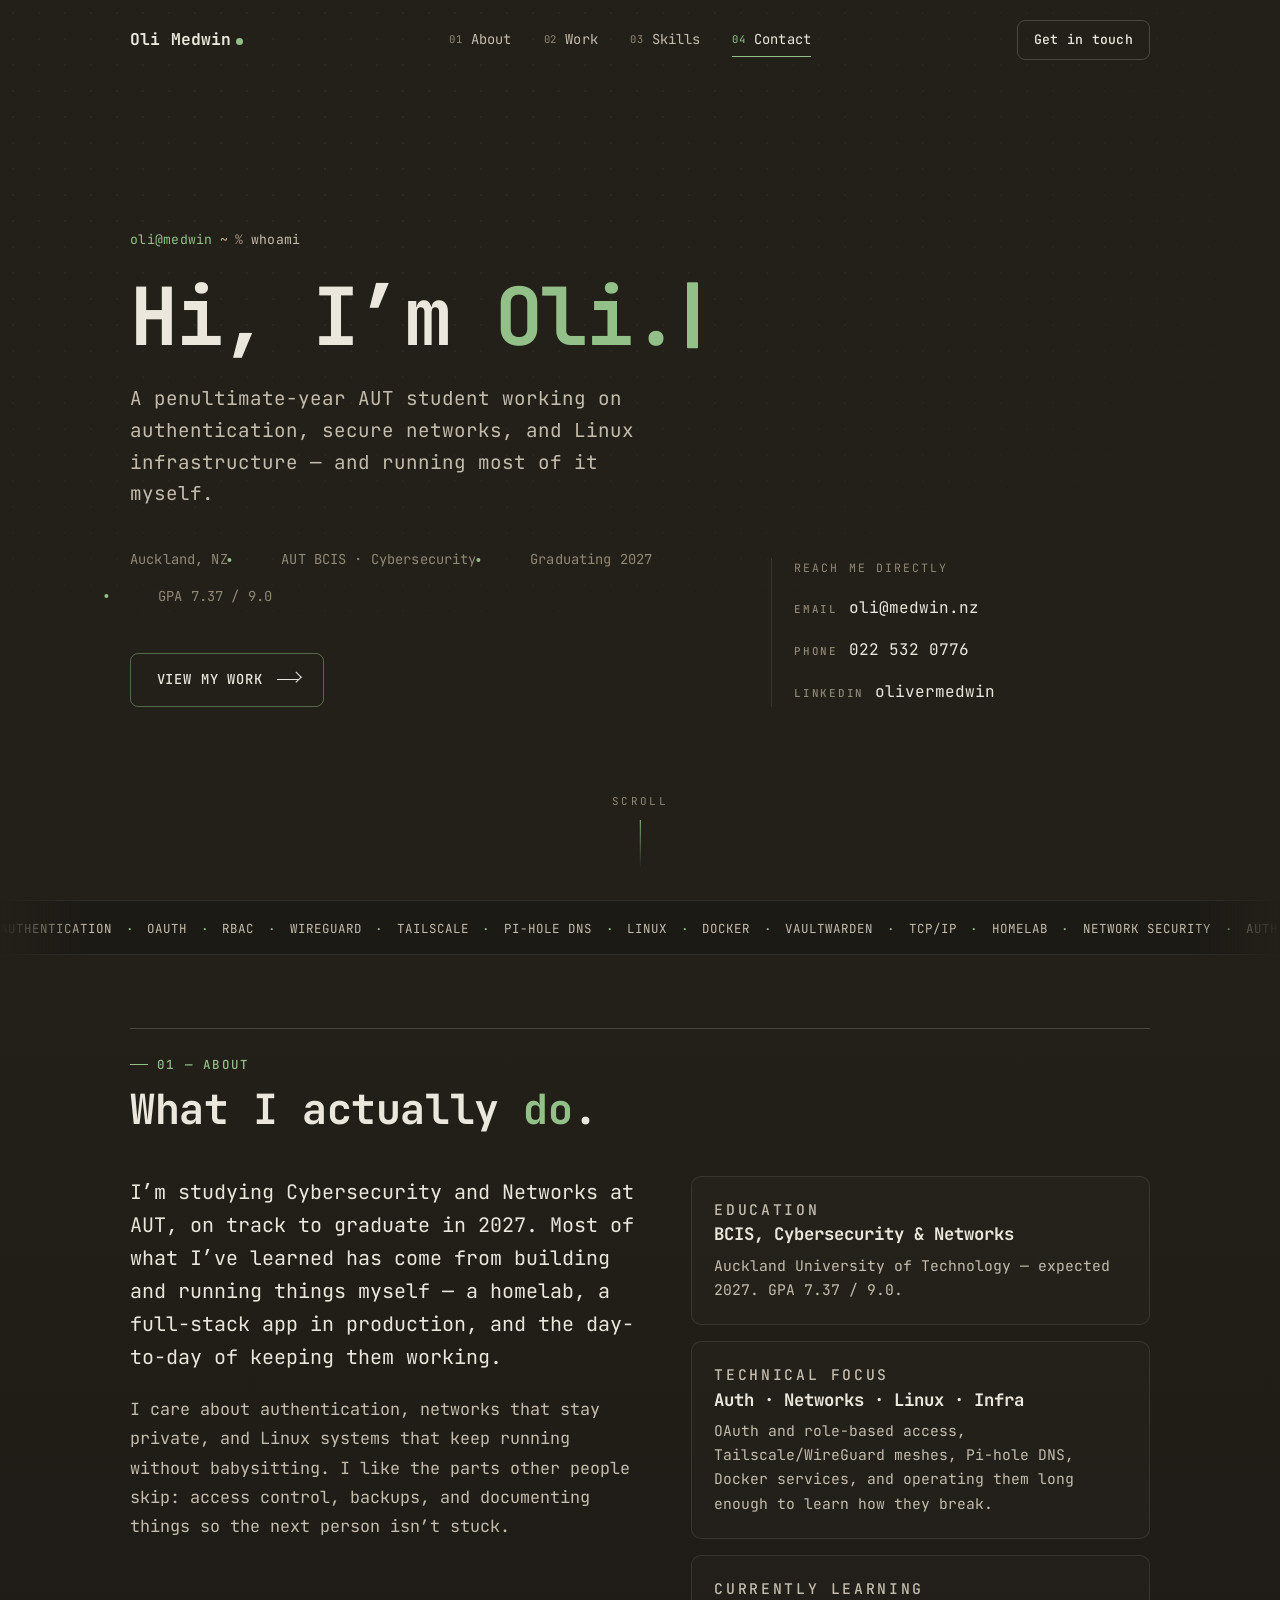
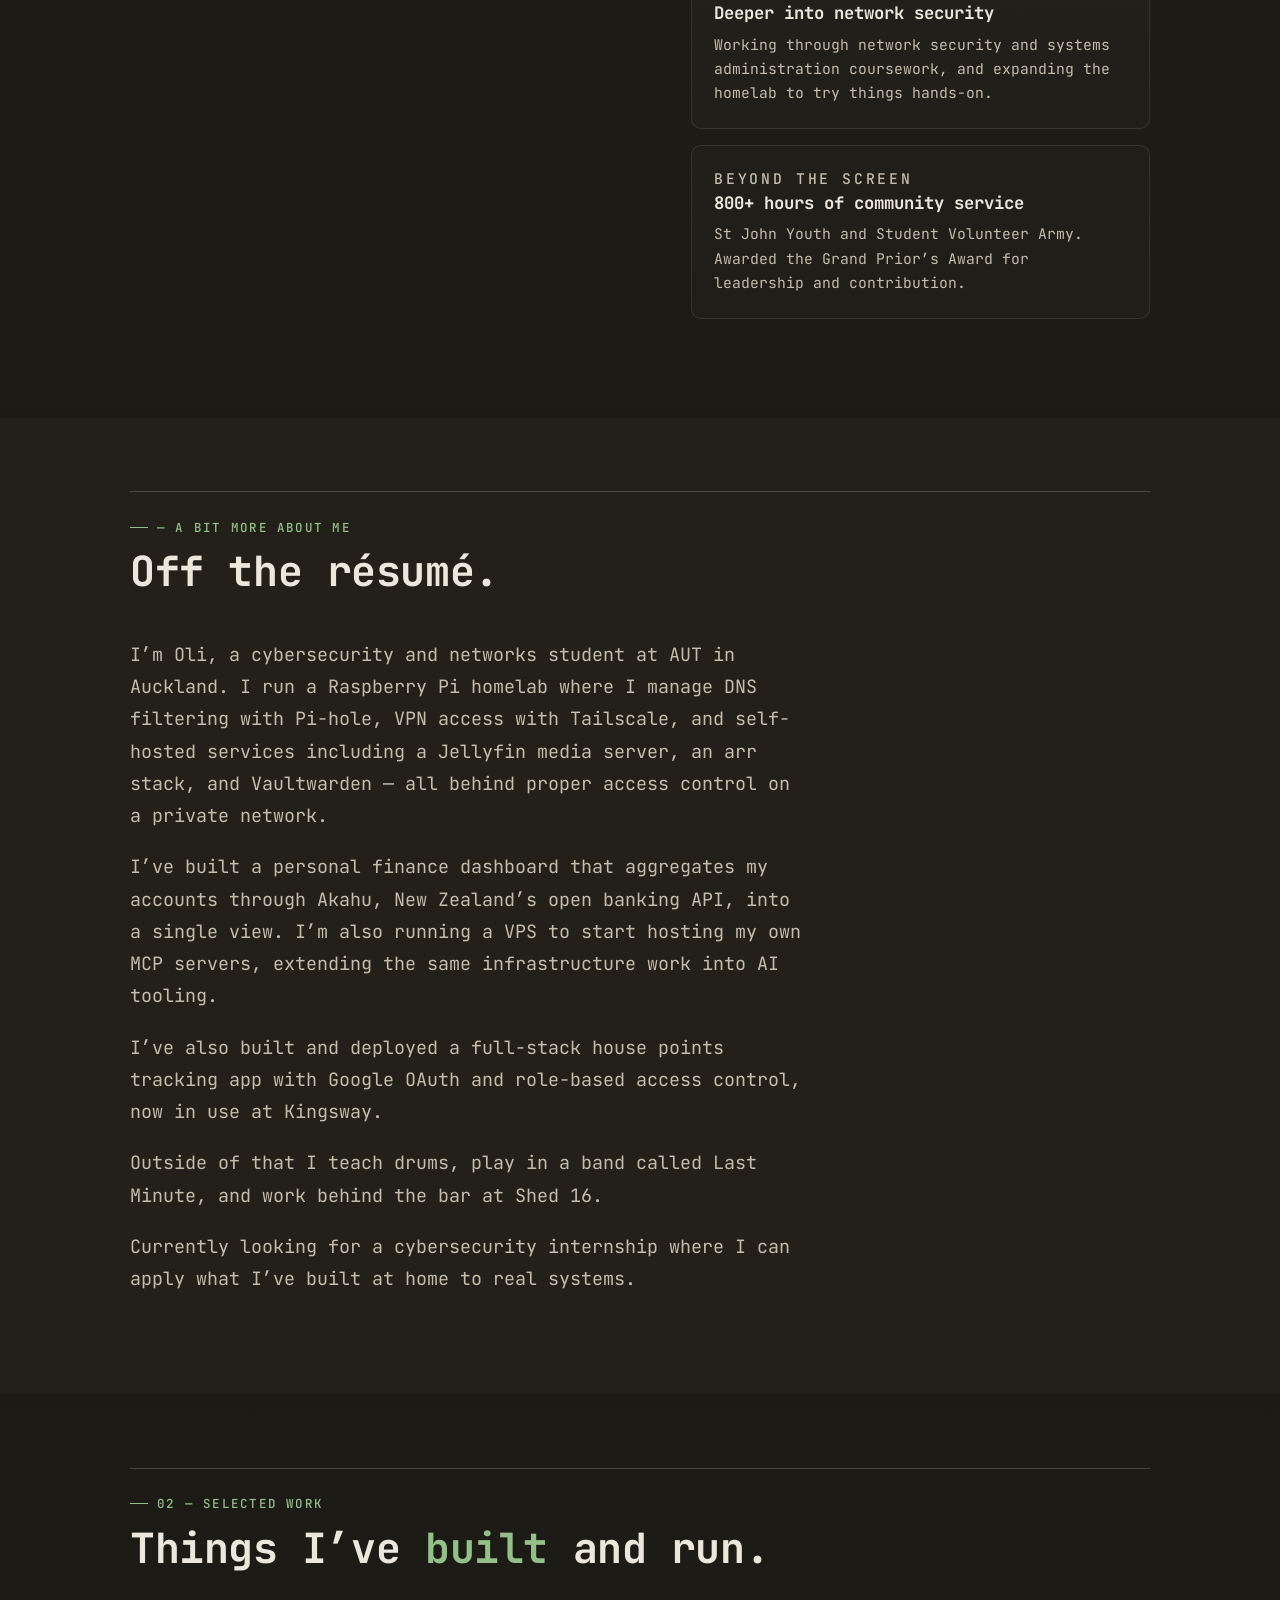
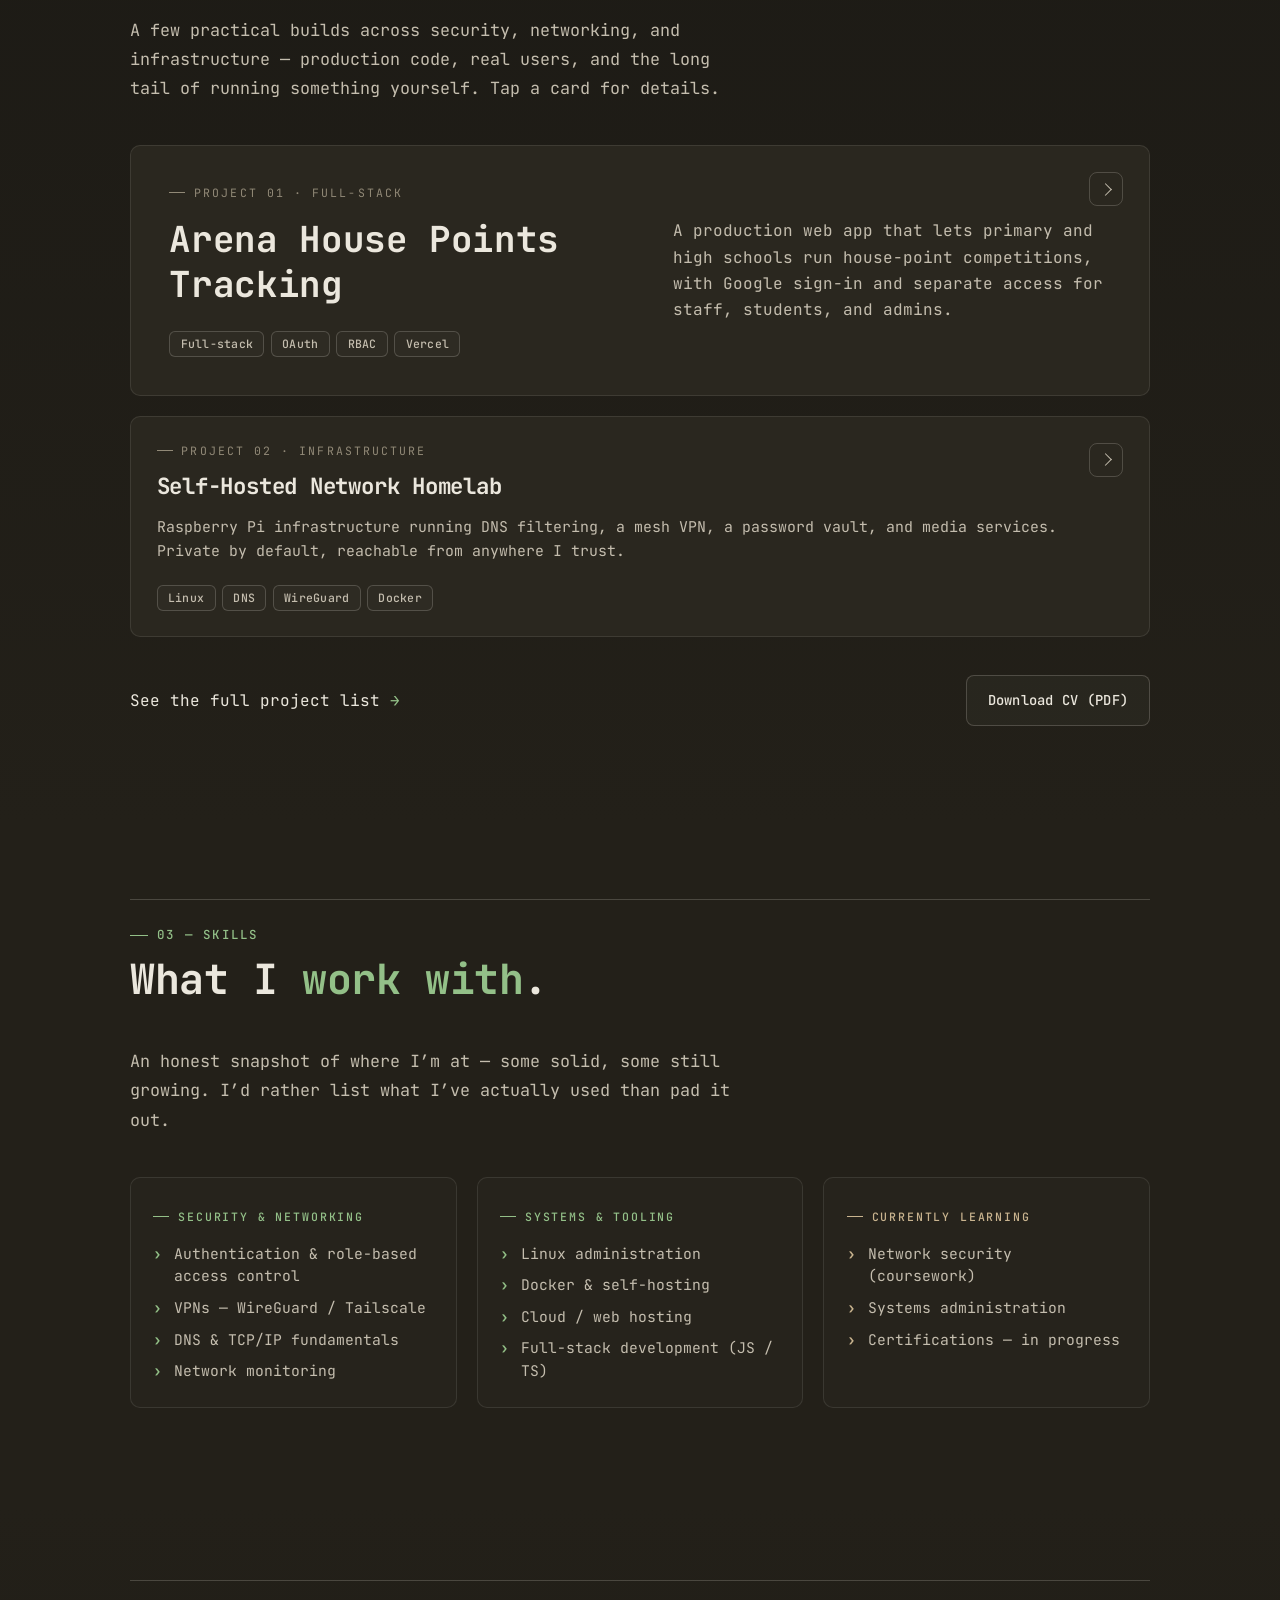
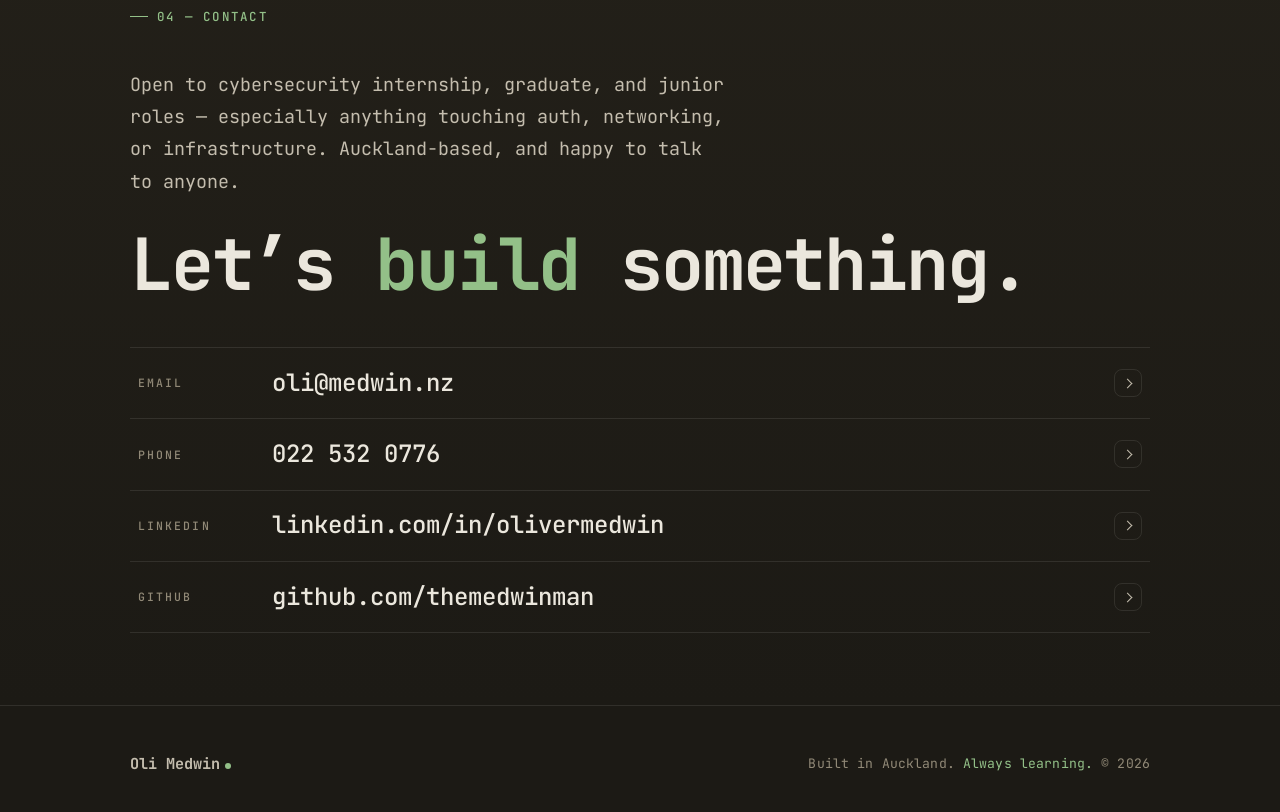
==== commit a33e71af: "Add personal bio content to homepage Replace the Bio section placeholder with Oli's own bio text (ho" ====
--- a/medwin.nz/index.html
+++ b/medwin.nz/index.html
@@ -206,14 +206,29 @@
           </header>
 
           <div class="bio-body reveal">
-            <!-- TODO: Oli to write this section in his own words.
-                 Replace the placeholder block below with a short, personal bio —
-                 who you are outside the coursework, what got you into this, what you're into. -->
-            <div class="bio-placeholder">
-              <strong>Placeholder —</strong> this is where your personal bio goes. Write a few honest
-              sentences in your own voice: how you got into security and networks, what you like about it,
-              and whatever else makes you <em>you</em>. Delete this box once you&rsquo;ve added your text.
-            </div>
+            <p>
+              I&rsquo;m Oli, a cybersecurity and networks student at AUT in Auckland. I run a Raspberry Pi
+              homelab where I manage DNS filtering with Pi-hole, VPN access with Tailscale, and self-hosted
+              services including a Jellyfin media server, an arr stack, and Vaultwarden &mdash; all behind
+              proper access control on a private network.
+            </p>
+            <p>
+              I&rsquo;ve built a personal finance dashboard that aggregates my accounts through Akahu, New
+              Zealand&rsquo;s open banking API, into a single view. I&rsquo;m also running a VPS to start
+              hosting my own MCP servers, extending the same infrastructure work into AI tooling.
+            </p>
+            <p>
+              I&rsquo;ve also built and deployed a full-stack house points tracking app with Google OAuth
+              and role-based access control, now in use at Kingsway.
+            </p>
+            <p>
+              Outside of that I teach drums, play in a band called Last Minute, and work behind the bar at
+              Shed 16.
+            </p>
+            <p>
+              Currently looking for a cybersecurity internship where I can apply what I&rsquo;ve built at
+              home to real systems.
+            </p>
           </div>
         </div>
       </section>
@@ -233,7 +248,7 @@
             real users, and the long tail of running something yourself. Tap a card for details.
           </p>
 
-          <div class="project-grid project-grid--featured reveal-children" style="margin-top: 2.6rem;">
+          <div class="project-grid project-grid--featured reveal-children" style="margin-top: 2.6rem;" data-projects-grid="featured">
             <button
               type="button"
               class="project-card project-card--featured project-expand"
@@ -445,5 +460,6 @@
     </div>
 
     <script defer src="script.js"></script>
+    <script type="module" src="projects-data.js"></script>
   </body>
 </html>
--- a/medwin.nz/style.css
+++ b/medwin.nz/style.css
@@ -869,6 +869,34 @@
 }
 
 .project-card .project-details { display: none; }
+
+/* Optional project thumbnail — a bordered ~16:9 banner above the card body.
+   Cards without an image render exactly as before. */
+.project-card-media {
+  position: relative;
+  z-index: 1;
+  aspect-ratio: 16 / 9;
+  overflow: hidden;
+  background: var(--surface-2);
+  border-bottom: 1px solid var(--line);
+}
+.project-card-media img {
+  width: 100%;
+  height: 100%;
+  object-fit: cover;
+  transition: transform 600ms var(--ease-out);
+}
+.project-card:hover .project-card-media img { transform: scale(1.04); }
+
+/* Image shown at the top of the project modal, when a project has one. */
+.project-modal-media {
+  width: 100%;
+  aspect-ratio: 16 / 9;
+  object-fit: cover;
+  border: 1px solid var(--line);
+  border-radius: 8px;
+  margin-bottom: 1.25rem;
+}
 
 /* Placeholder / coming-soon slot */
 .project-card.is-placeholder {
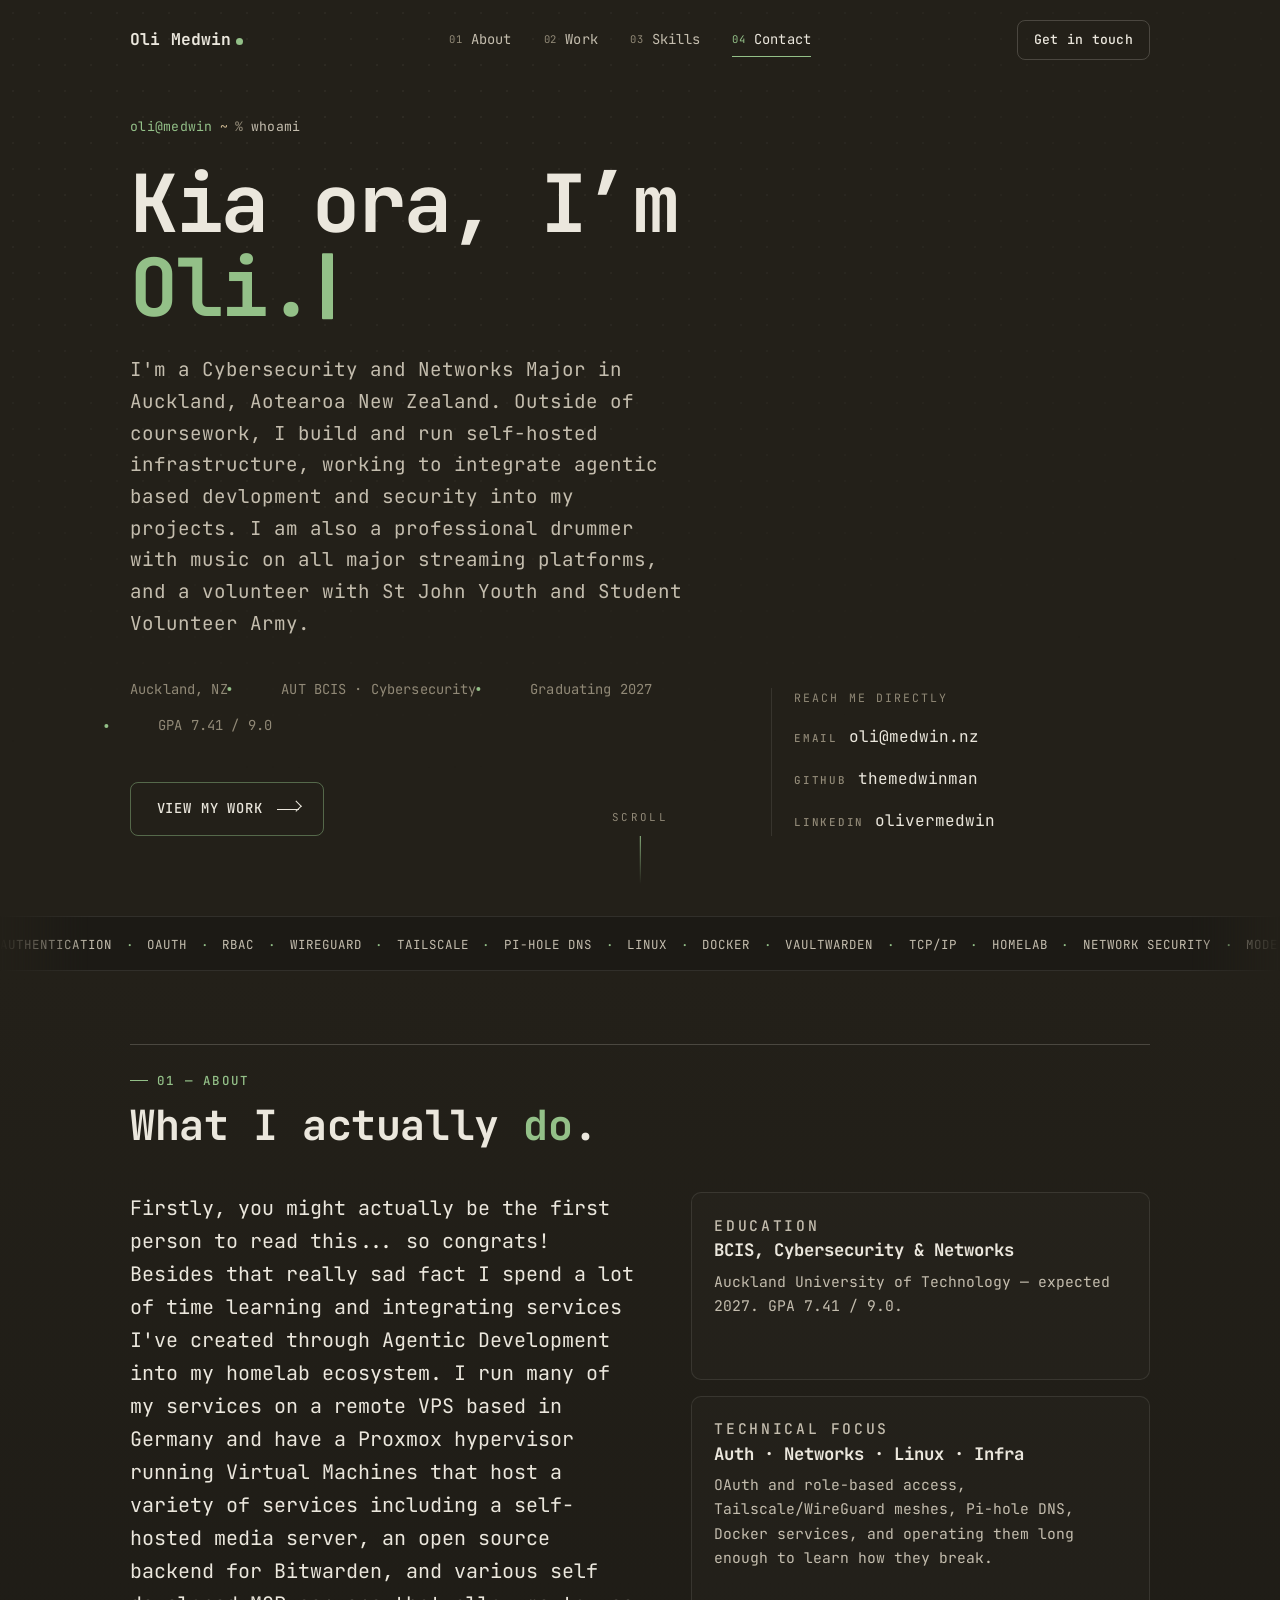
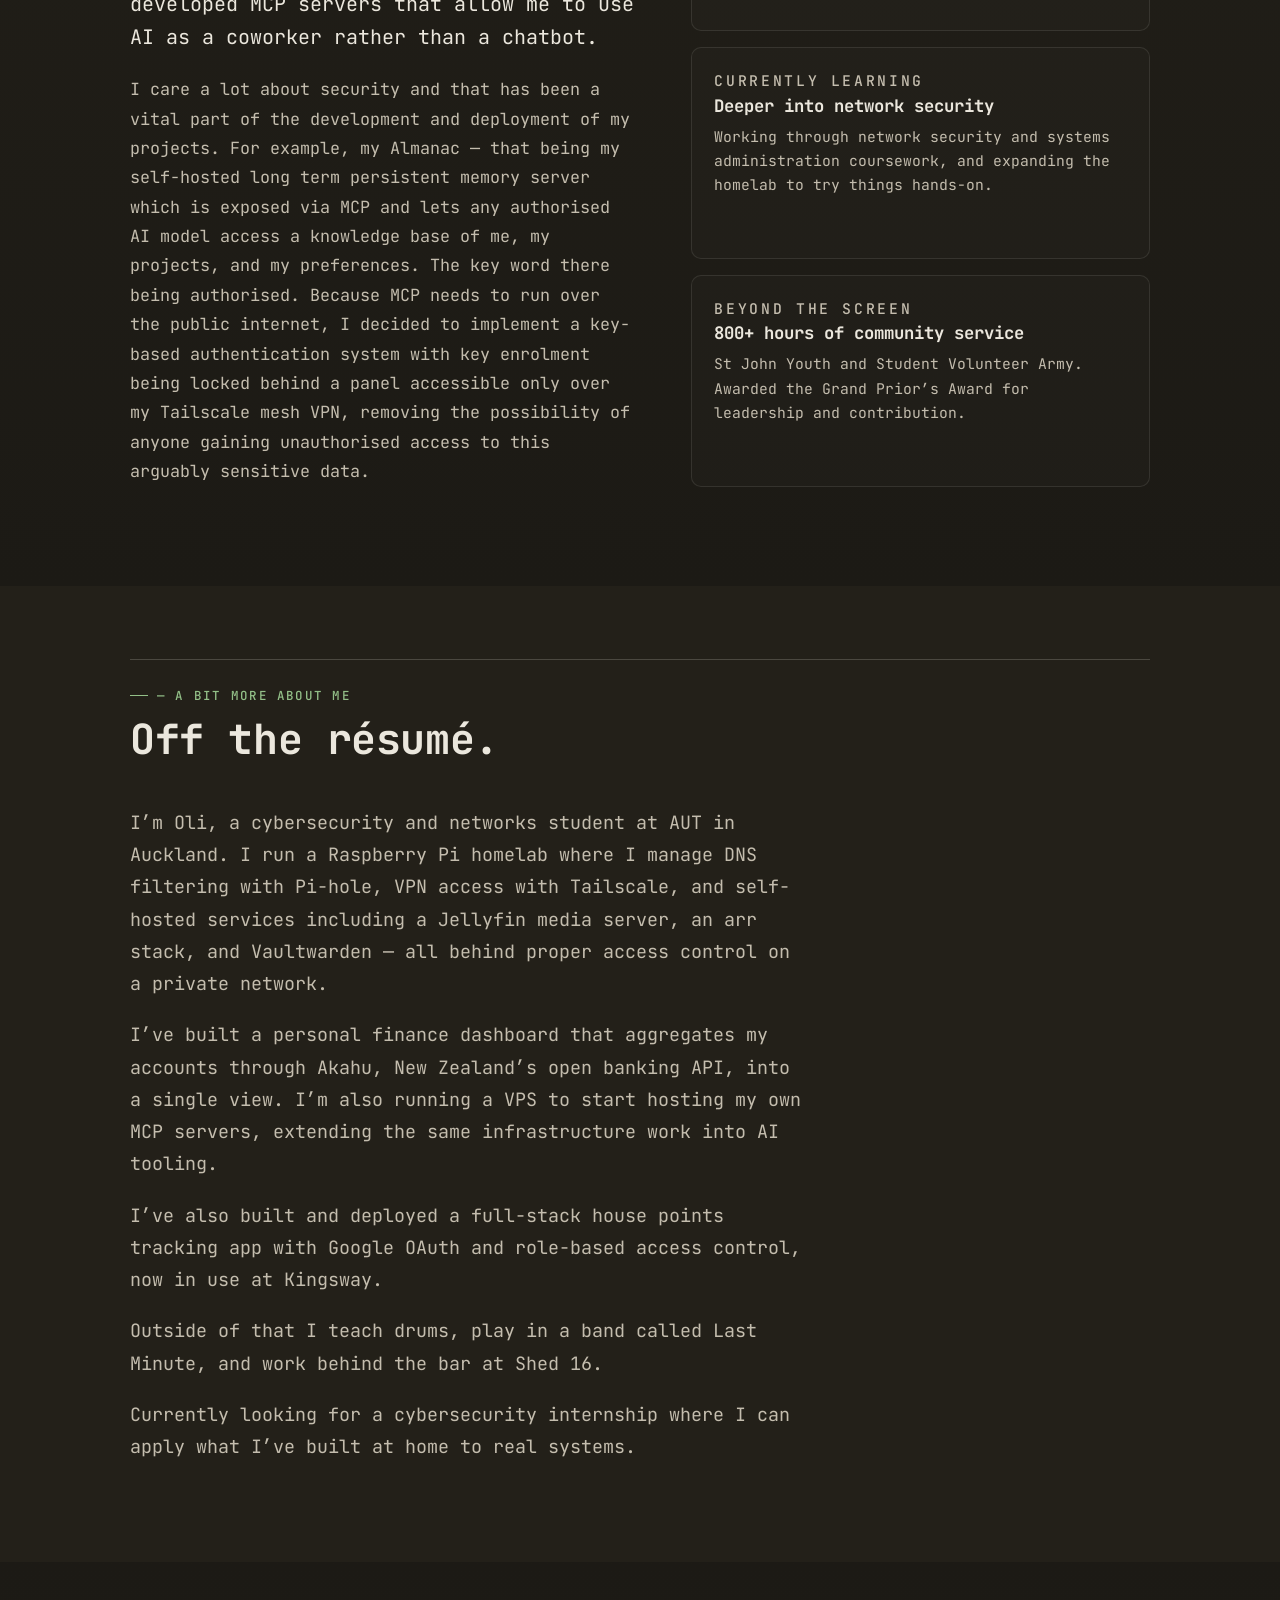
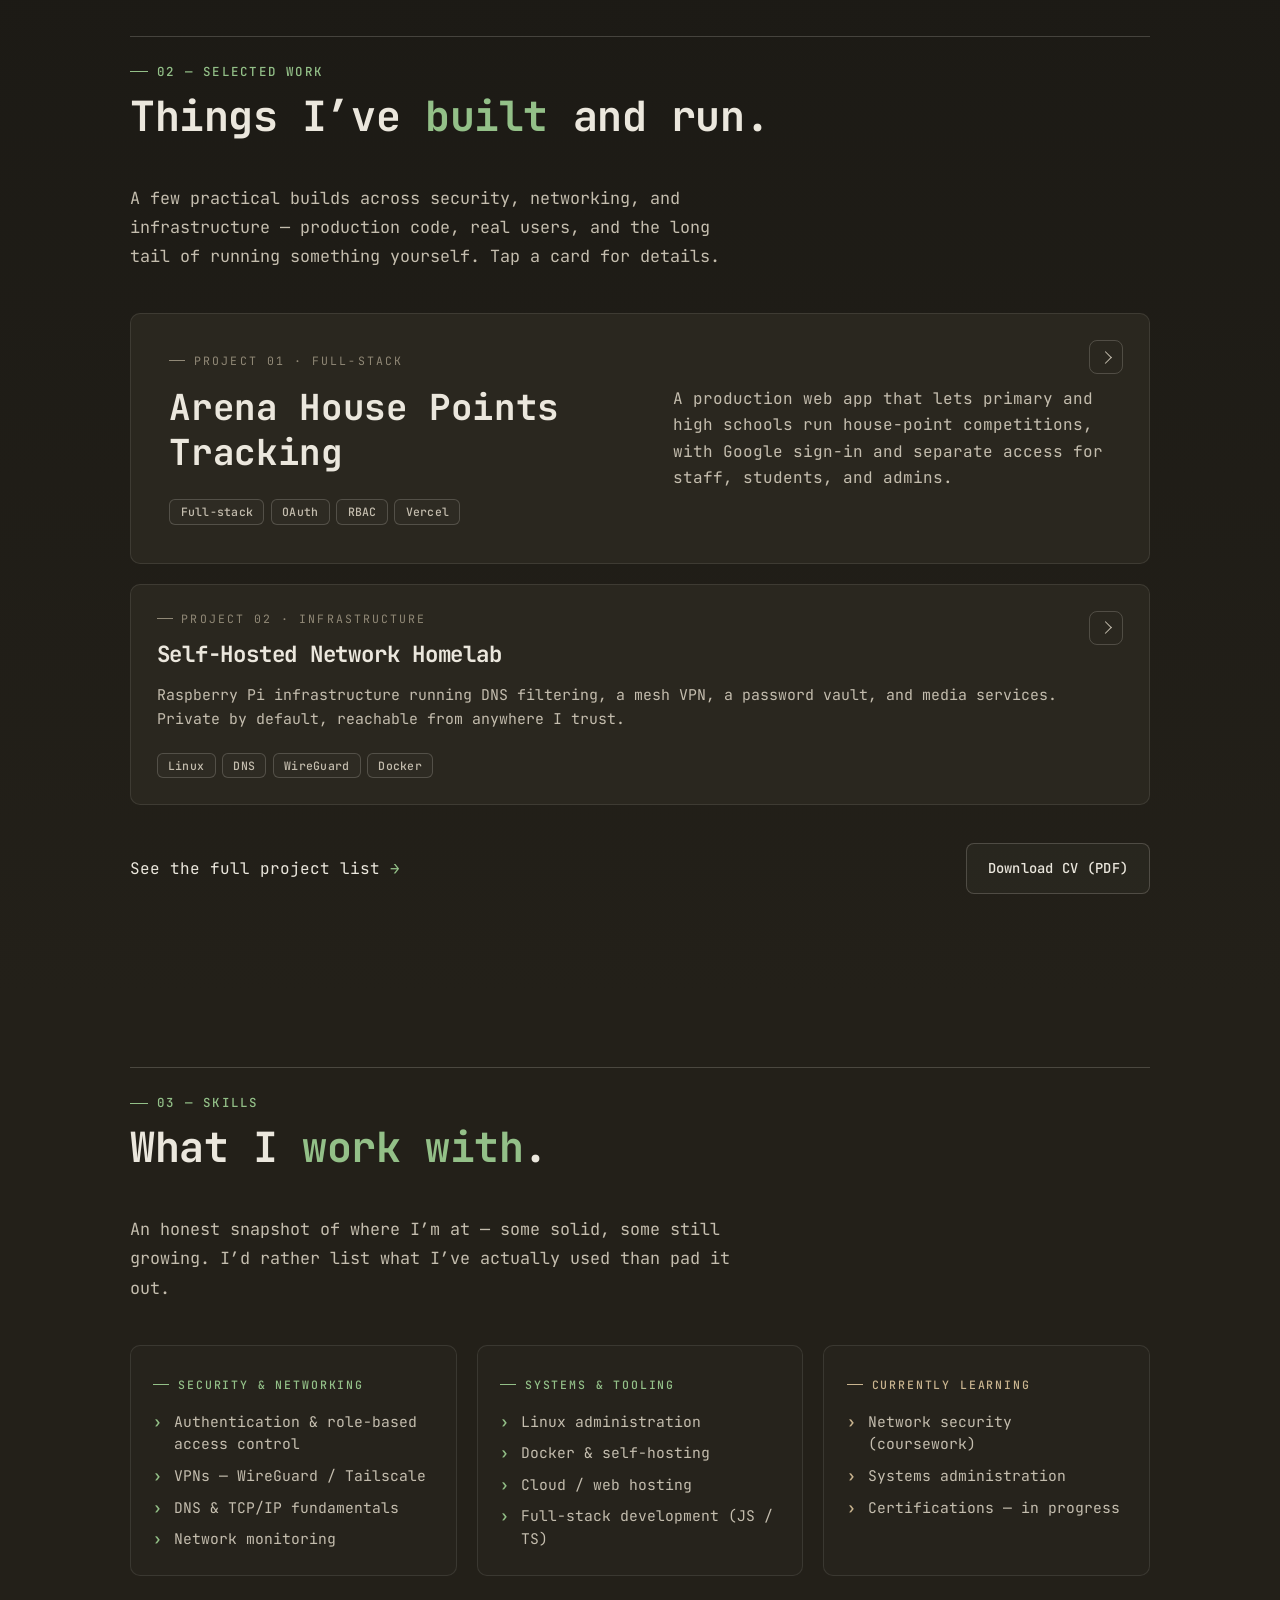
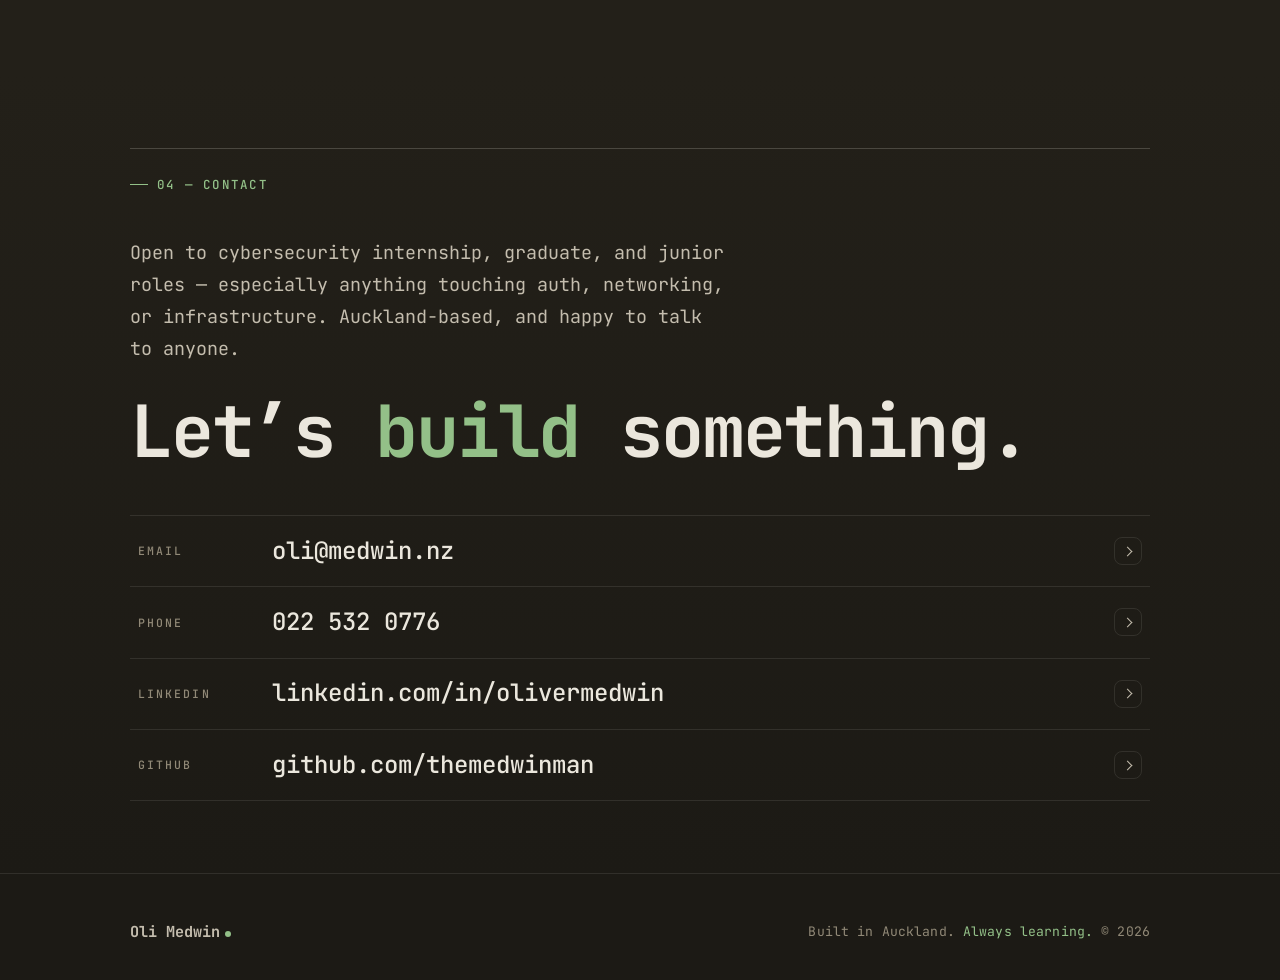
==== commit c242b81c: "updated blurbs" ====
--- a/medwin.nz/index.html
+++ b/medwin.nz/index.html
@@ -61,16 +61,16 @@
               <span class="hero-typed">whoami</span>
             </p>
             <h1 class="hero-title" id="hero-title">
-              Hi, I&rsquo;m <span class="accent">Oli.</span><span class="caret" aria-hidden="true"></span>
+              Kia ora, I&rsquo;m <span class="accent">Oli.</span><span class="caret" aria-hidden="true"></span>
             </h1>
             <p class="hero-tagline">
-              A penultimate-year AUT student working on authentication, secure networks, and Linux infrastructure &mdash; and running most of it myself.
+              I'm a Cybersecurity and Networks Major in Auckland, Aotearoa New Zealand. Outside of coursework, I build and run self-hosted infrastructure, working to integrate agentic based devlopment and security into my projects. I am also a professional drummer with music on all major streaming platforms, and a volunteer with St John Youth and Student Volunteer Army.
             </p>
             <ul class="hero-meta">
               <li>Auckland, NZ</li>
               <li>AUT BCIS · Cybersecurity</li>
               <li>Graduating 2027</li>
-              <li>GPA 7.37 / 9.0</li>
+              <li>GPA 7.41 / 9.0</li>
             </ul>
             <a href="#projects" class="hero-cta">
               <span>View my work</span>
@@ -88,9 +88,9 @@
                 </a>
               </li>
               <li>
-                <a class="hero-contact" href="tel:+64225320776">
-                  <span class="label">Phone</span>
-                  <span class="value">022 532 0776</span>
+                <a class="hero-contact" href="https://github.com/themedwinman">
+                  <span class="label">Github</span>
+                  <span class="value">themedwinman</span>
                 </a>
               </li>
               <li>
@@ -124,6 +124,9 @@
             <span>TCP/IP</span><span class="ticker-dot">·</span>
             <span>Homelab</span><span class="ticker-dot">·</span>
             <span>Network security</span><span class="ticker-dot">·</span>
+            <span>Model Context Protocol</span><span class="ticker-dot">·</span>
+            <span>AI tooling</span><span class="ticker-dot">·</span>
+            <span>AI Integration & Development</span><span class="ticker-dot">·</span>
           </span>
           <span class="ticker-group">
             <span>Authentication</span><span class="ticker-dot">·</span>
@@ -138,6 +141,9 @@
             <span>TCP/IP</span><span class="ticker-dot">·</span>
             <span>Homelab</span><span class="ticker-dot">·</span>
             <span>Network security</span><span class="ticker-dot">·</span>
+            <span>Model Context Protocol</span><span class="ticker-dot">·</span>
+            <span>AI tooling</span><span class="ticker-dot">·</span>
+            <span>AI Integration & Development</span><span class="ticker-dot">·</span>
           </span>
         </div>
       </div>
@@ -155,14 +161,10 @@
           <div class="about-grid">
             <div class="about-intro reveal">
               <p>
-                I&rsquo;m studying Cybersecurity and Networks at AUT, on track to graduate in 2027.
-                Most of what I&rsquo;ve learned has come from building and running things myself &mdash;
-                a homelab, a full-stack app in production, and the day-to-day of keeping them working.
+                Firstly, you might actually be the first person to read this... so congrats! Besides that really sad fact I spend a lot of time learning and integrating services I've created through Agentic Development into my homelab ecosystem. I run many of my services on a remote VPS based in Germany and have a Proxmox hypervisor running Virtual Machines that host a variety of services including a self-hosted media server, an open source backend for Bitwarden, and various self developed MCP servers that allow me to use AI as a coworker rather than a chatbot.
               </p>
               <p>
-                I care about authentication, networks that stay private, and Linux systems that keep
-                running without babysitting. I like the parts other people skip: access control,
-                backups, and documenting things so the next person isn&rsquo;t stuck.
+                I care a lot about security and that has been a vital part of the development and deployment of my projects. For example, my Almanac — that being my self-hosted long term persistent memory server which is exposed via MCP and lets any authorised AI model access a knowledge base of me, my projects, and my preferences. The key word there being authorised. Because MCP needs to run over the public internet, I decided to implement a key-based authentication system with key enrolment being locked behind a panel accessible only over my Tailscale mesh VPN, removing the possibility of anyone gaining unauthorised access to this arguably sensitive data.
               </p>
             </div>
 
@@ -170,7 +172,7 @@
               <article class="about-card">
                 <p class="about-card-label">Education</p>
                 <h3>BCIS, Cybersecurity &amp; Networks</h3>
-                <p>Auckland University of Technology — expected 2027. GPA 7.37 / 9.0.</p>
+                <p>Auckland University of Technology — expected 2027. GPA 7.41 / 9.0.</p>
               </article>
 
               <article class="about-card">
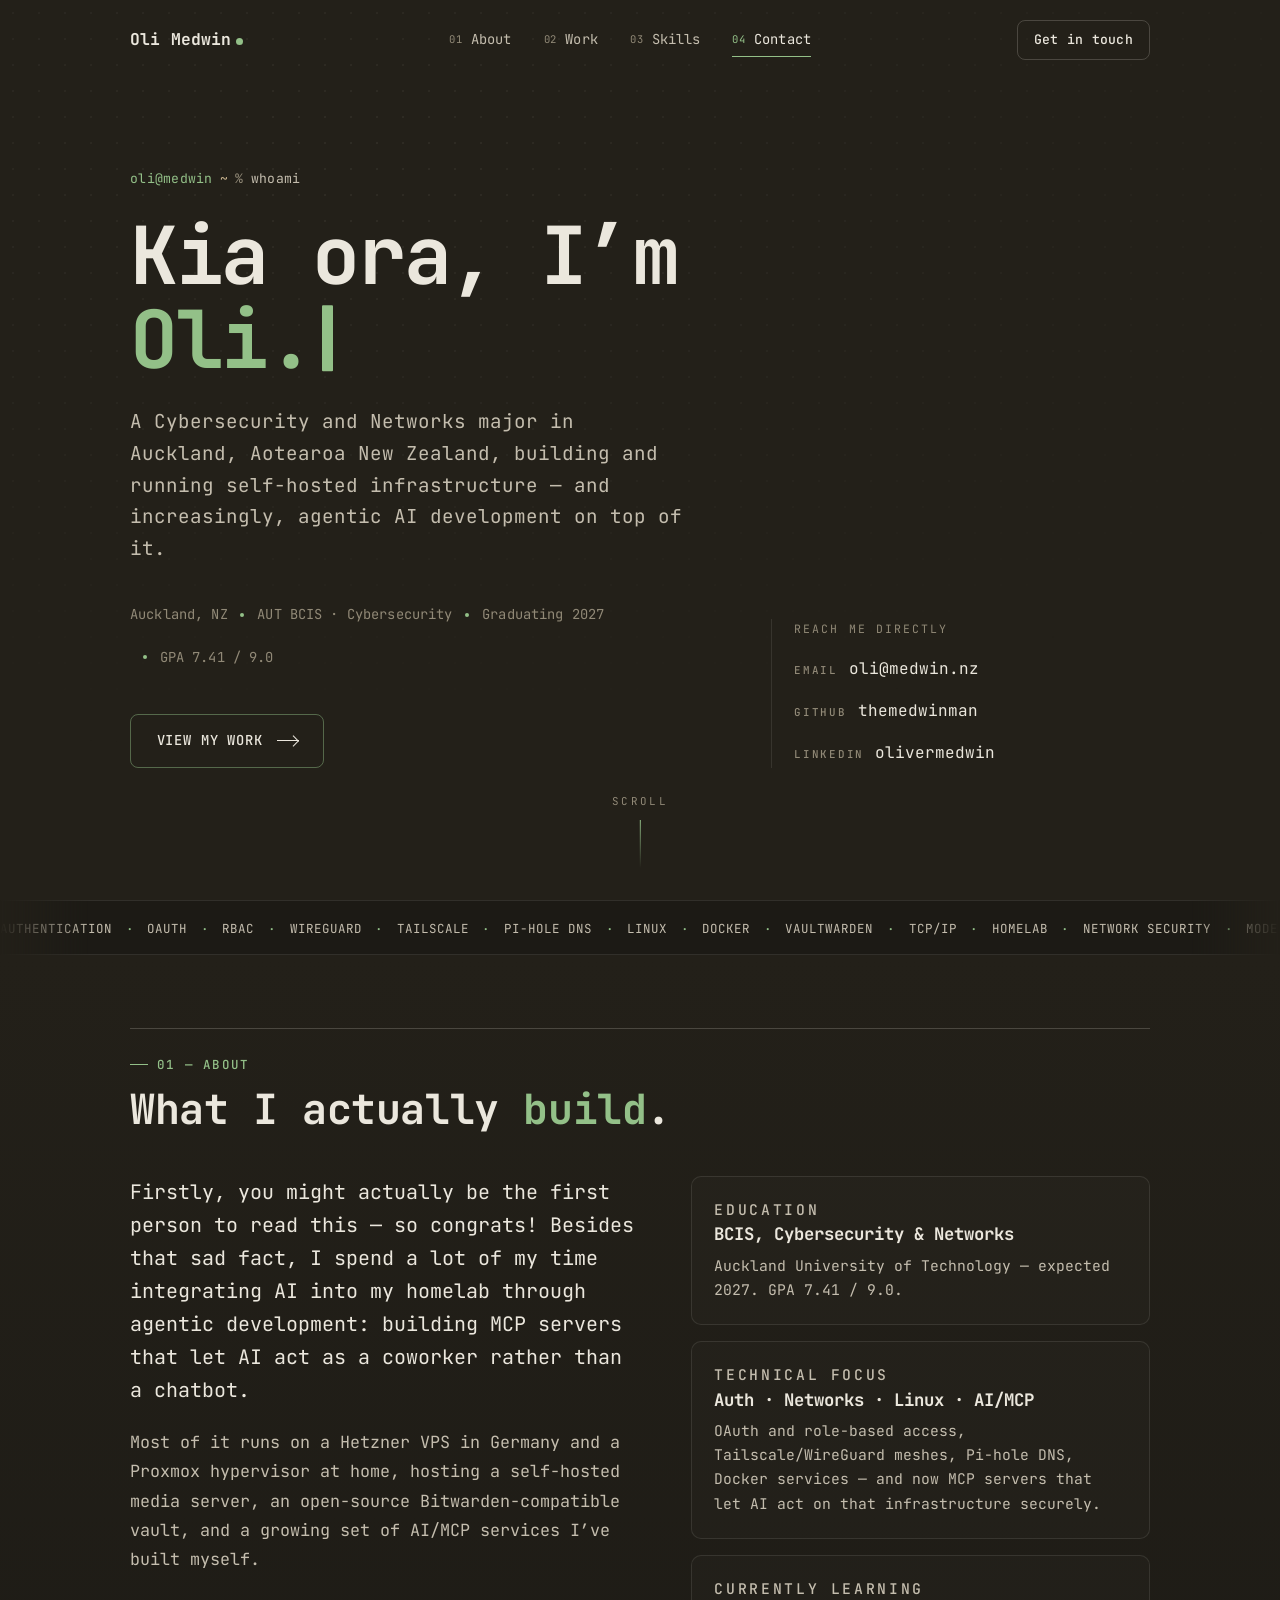
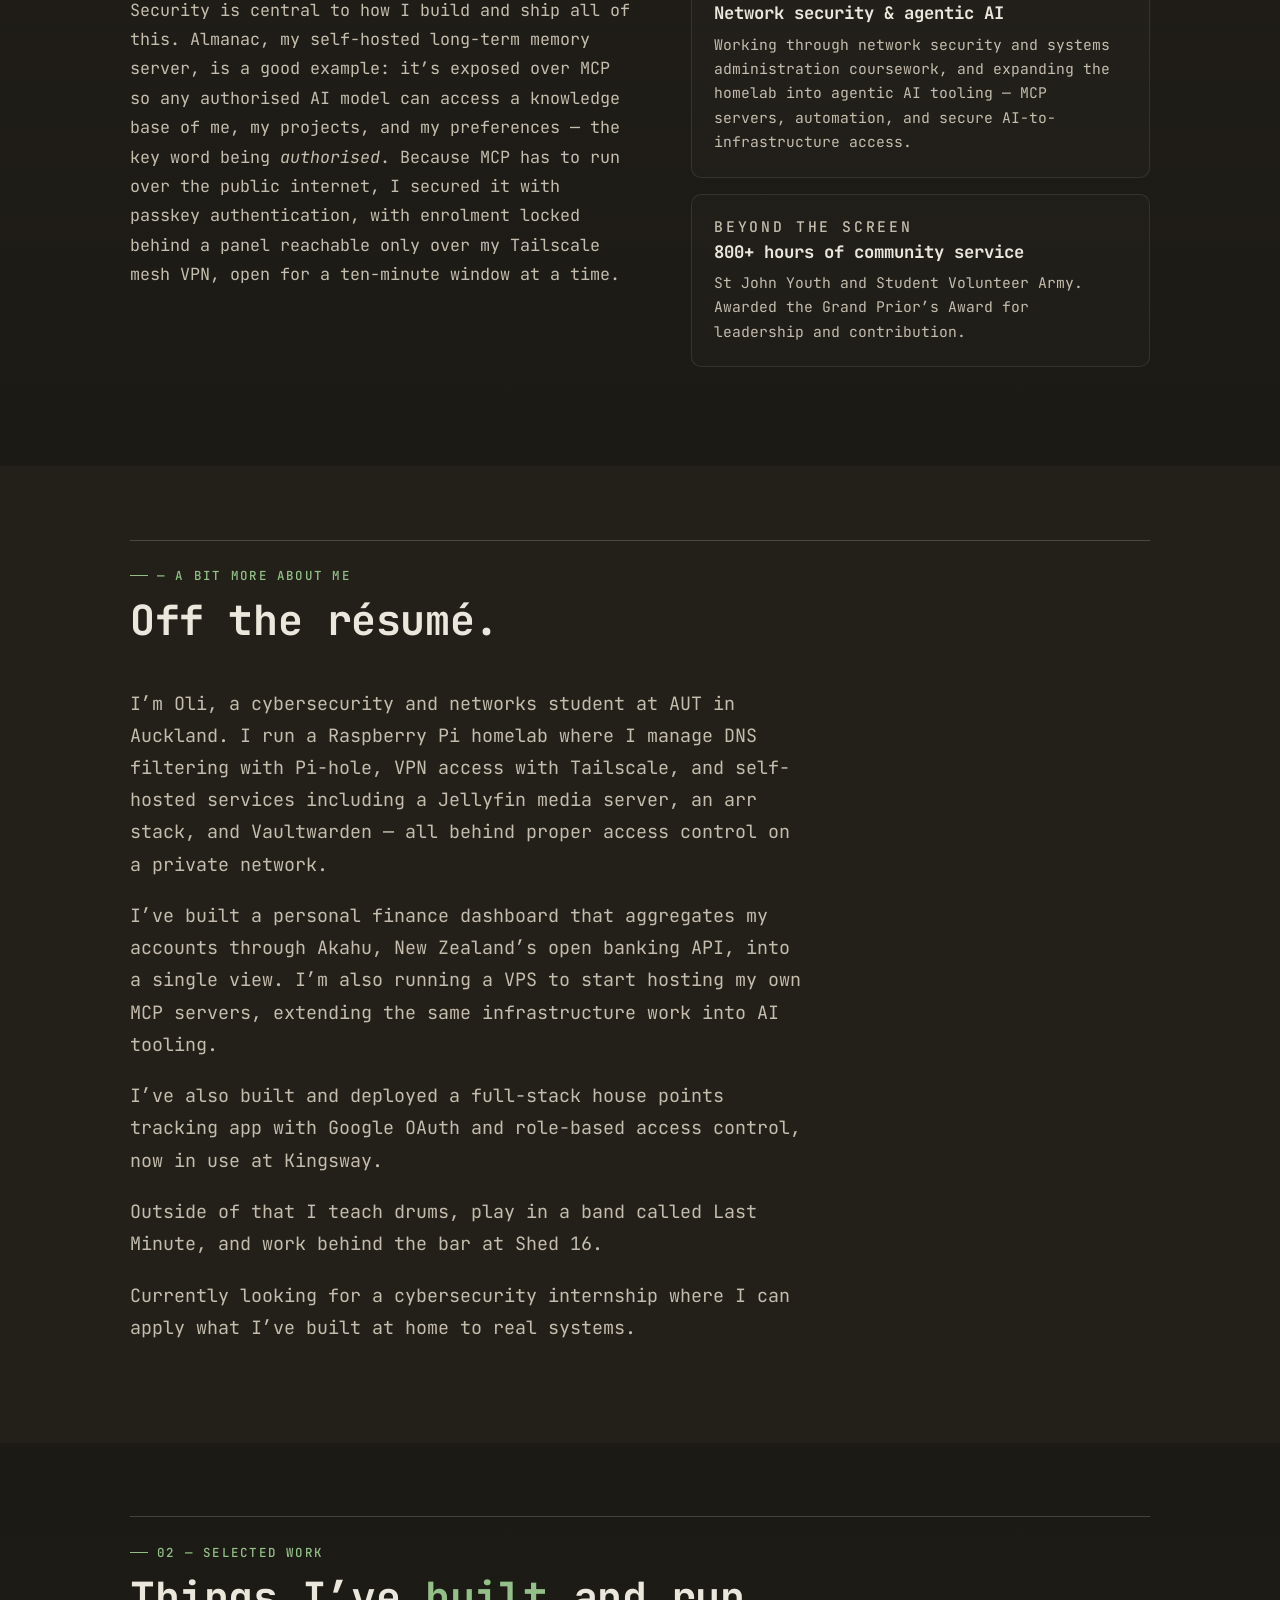
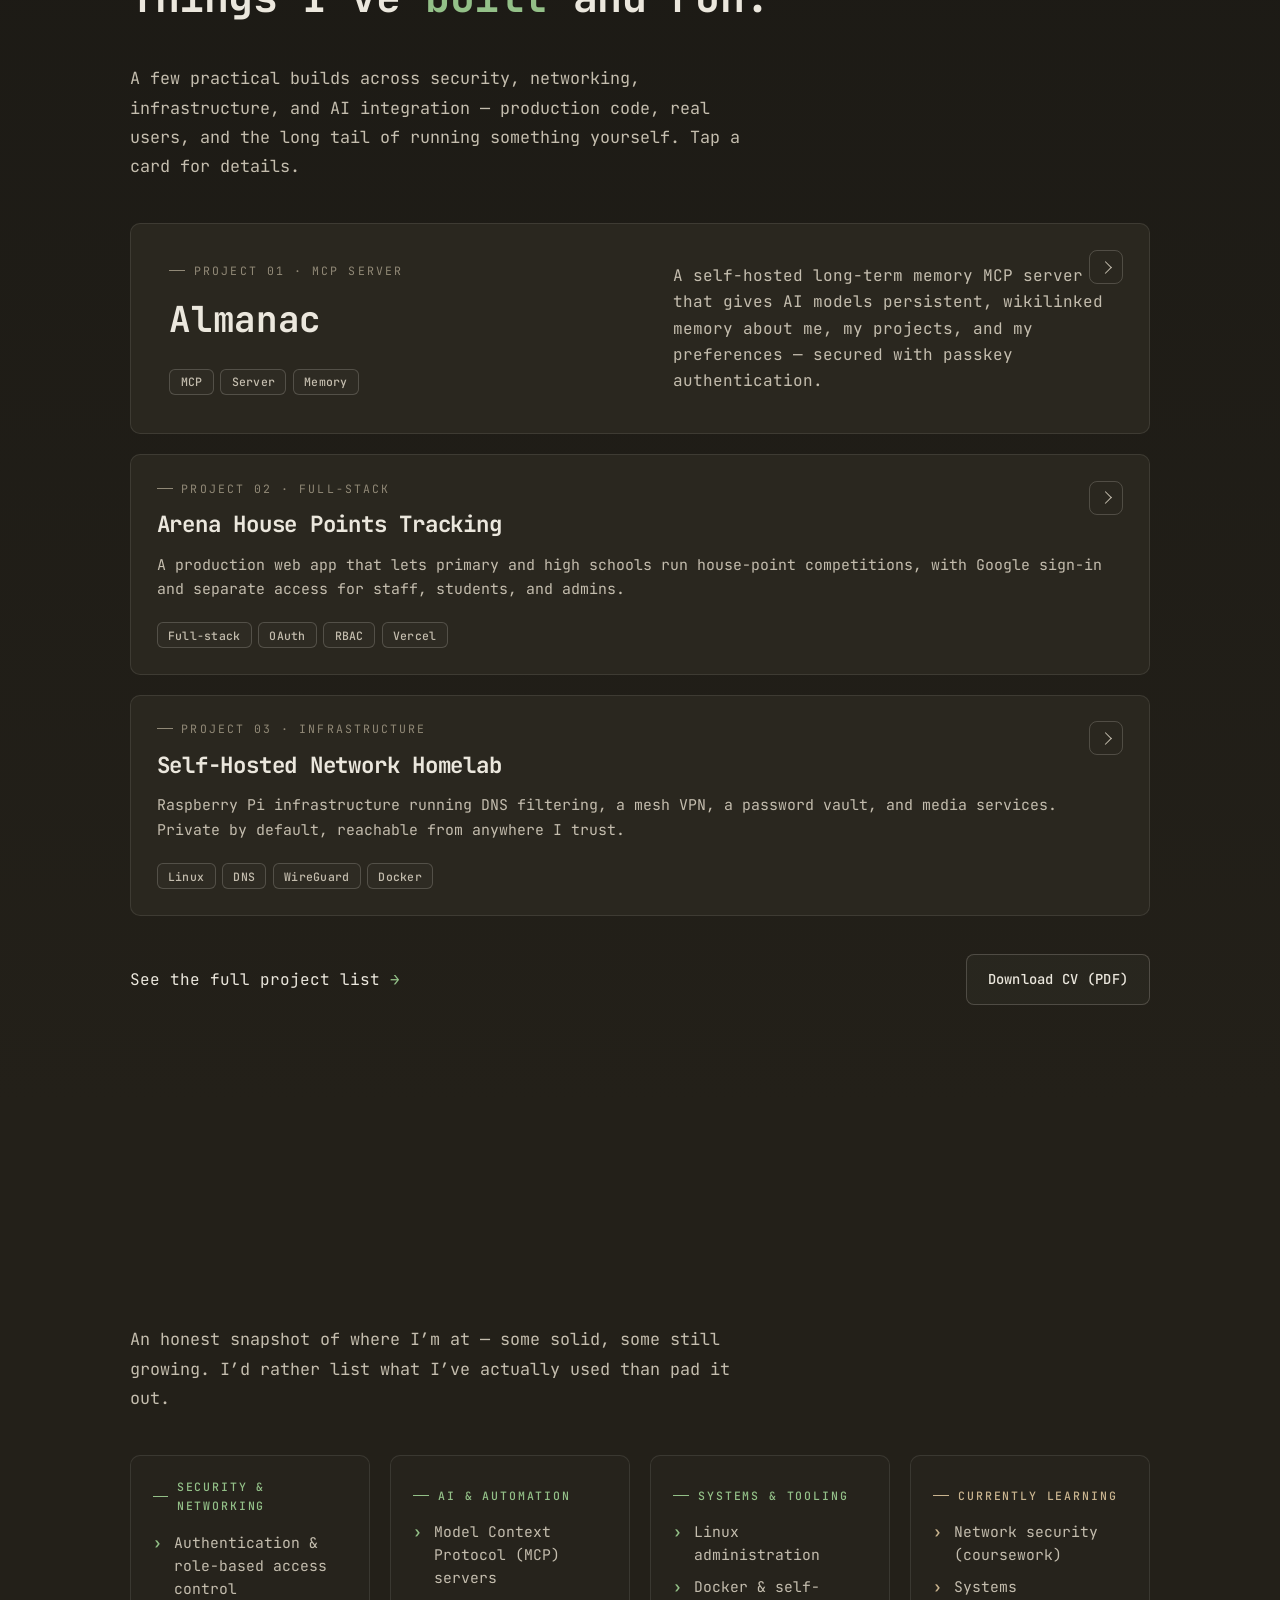
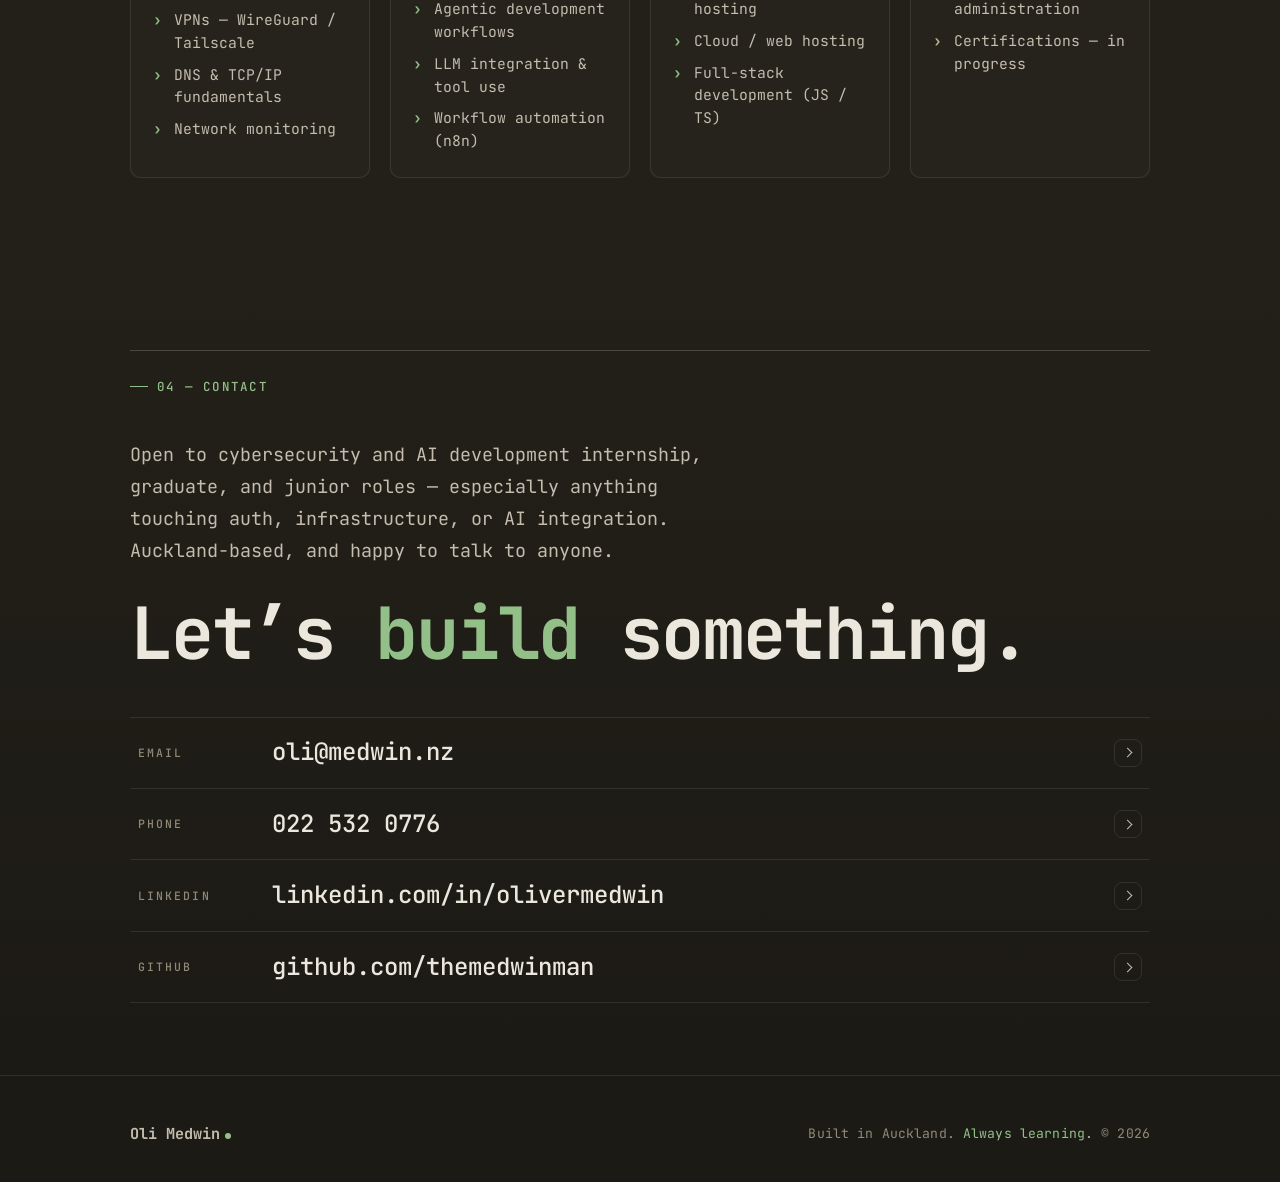
==== commit 1daefaba: "minor edits" ====
--- a/medwin.nz/index.html
+++ b/medwin.nz/index.html
@@ -6,7 +6,7 @@
     <meta name="theme-color" content="#232019" />
     <meta
       name="description"
-      content="Oli Medwin — AUT cybersecurity and networks student in Auckland. Authentication, secure networking, Linux, and self-hosted infrastructure."
+      content="Oli Medwin — AUT cybersecurity and networks student in Auckland, building toward cybersecurity and AI development roles. Authentication, self-hosted infrastructure, and AI/MCP integration."
     />
 
     <link rel="preconnect" href="https://fonts.googleapis.com" />
@@ -22,7 +22,7 @@
         .reveal, .reveal-children > * { opacity: 1 !important; transform: none !important; }
       </style>
     </noscript>
-    <title>Oli Medwin — Cybersecurity &amp; Networks</title>
+    <title>Oli Medwin — Cybersecurity &amp; AI</title>
   </head>
   <body>
     <header class="nav" id="nav">
@@ -64,7 +64,7 @@
               Kia ora, I&rsquo;m <span class="accent">Oli.</span><span class="caret" aria-hidden="true"></span>
             </h1>
             <p class="hero-tagline">
-              I'm a Cybersecurity and Networks Major in Auckland, Aotearoa New Zealand. Outside of coursework, I build and run self-hosted infrastructure, working to integrate agentic based devlopment and security into my projects. I am also a professional drummer with music on all major streaming platforms, and a volunteer with St John Youth and Student Volunteer Army.
+              A Cybersecurity and Networks major in Auckland, Aotearoa New Zealand, building and running self-hosted infrastructure &mdash; and increasingly, agentic AI development on top of it.
             </p>
             <ul class="hero-meta">
               <li>Auckland, NZ</li>
@@ -125,8 +125,8 @@
             <span>Homelab</span><span class="ticker-dot">·</span>
             <span>Network security</span><span class="ticker-dot">·</span>
             <span>Model Context Protocol</span><span class="ticker-dot">·</span>
-            <span>AI tooling</span><span class="ticker-dot">·</span>
-            <span>AI Integration & Development</span><span class="ticker-dot">·</span>
+            <span>Agentic AI</span><span class="ticker-dot">·</span>
+            <span>AI integration &amp; development</span><span class="ticker-dot">·</span>
           </span>
           <span class="ticker-group">
             <span>Authentication</span><span class="ticker-dot">·</span>
@@ -142,8 +142,8 @@
             <span>Homelab</span><span class="ticker-dot">·</span>
             <span>Network security</span><span class="ticker-dot">·</span>
             <span>Model Context Protocol</span><span class="ticker-dot">·</span>
-            <span>AI tooling</span><span class="ticker-dot">·</span>
-            <span>AI Integration & Development</span><span class="ticker-dot">·</span>
+            <span>Agentic AI</span><span class="ticker-dot">·</span>
+            <span>AI integration &amp; development</span><span class="ticker-dot">·</span>
           </span>
         </div>
       </div>
@@ -155,16 +155,19 @@
         <div class="container">
           <header class="section-head reveal">
             <span class="section-num">01 — About</span>
-            <h2 class="section-title" id="about-title">What I actually <em>do</em>.</h2>
+            <h2 class="section-title" id="about-title">What I actually <em>build</em>.</h2>
           </header>
 
           <div class="about-grid">
             <div class="about-intro reveal">
               <p>
-                Firstly, you might actually be the first person to read this... so congrats! Besides that really sad fact I spend a lot of time learning and integrating services I've created through Agentic Development into my homelab ecosystem. I run many of my services on a remote VPS based in Germany and have a Proxmox hypervisor running Virtual Machines that host a variety of services including a self-hosted media server, an open source backend for Bitwarden, and various self developed MCP servers that allow me to use AI as a coworker rather than a chatbot.
+                Firstly, you might actually be the first person to read this &mdash; so congrats! Besides that sad fact, I spend a lot of my time integrating AI into my homelab through agentic development: building MCP servers that let AI act as a coworker rather than a chatbot.
               </p>
               <p>
-                I care a lot about security and that has been a vital part of the development and deployment of my projects. For example, my Almanac — that being my self-hosted long term persistent memory server which is exposed via MCP and lets any authorised AI model access a knowledge base of me, my projects, and my preferences. The key word there being authorised. Because MCP needs to run over the public internet, I decided to implement a key-based authentication system with key enrolment being locked behind a panel accessible only over my Tailscale mesh VPN, removing the possibility of anyone gaining unauthorised access to this arguably sensitive data.
+                Most of it runs on a Hetzner VPS in Germany and a Proxmox hypervisor at home, hosting a self-hosted media server, an open-source Bitwarden-compatible vault, and a growing set of AI/MCP services I&rsquo;ve built myself.
+              </p>
+              <p>
+                Security is central to how I build and ship all of this. Almanac, my self-hosted long-term memory server, is a good example: it&rsquo;s exposed over MCP so any authorised AI model can access a knowledge base of me, my projects, and my preferences &mdash; the key word being <em>authorised</em>. Because MCP has to run over the public internet, I secured it with passkey authentication, with enrolment locked behind a panel reachable only over my Tailscale mesh VPN, open for a ten-minute window at a time.
               </p>
             </div>
 
@@ -177,14 +180,14 @@
 
               <article class="about-card">
                 <p class="about-card-label">Technical focus</p>
-                <h3>Auth · Networks · Linux · Infra</h3>
-                <p>OAuth and role-based access, Tailscale/WireGuard meshes, Pi-hole DNS, Docker services, and operating them long enough to learn how they break.</p>
+                <h3>Auth · Networks · Linux · AI/MCP</h3>
+                <p>OAuth and role-based access, Tailscale/WireGuard meshes, Pi-hole DNS, Docker services — and now MCP servers that let AI act on that infrastructure securely.</p>
               </article>
 
               <article class="about-card">
                 <p class="about-card-label">Currently learning</p>
-                <h3>Deeper into network security</h3>
-                <p>Working through network security and systems administration coursework, and expanding the homelab to try things hands-on.</p>
+                <h3>Network security &amp; agentic AI</h3>
+                <p>Working through network security and systems administration coursework, and expanding the homelab into agentic AI tooling — MCP servers, automation, and secure AI-to-infrastructure access.</p>
               </article>
 
               <article class="about-card">
@@ -246,8 +249,8 @@
           </header>
 
           <p class="section-lede reveal">
-            A few practical builds across security, networking, and infrastructure — production code,
-            real users, and the long tail of running something yourself. Tap a card for details.
+            A few practical builds across security, networking, infrastructure, and AI integration —
+            production code, real users, and the long tail of running something yourself. Tap a card for details.
           </p>
 
           <div class="project-grid project-grid--featured reveal-children" style="margin-top: 2.6rem;" data-projects-grid="featured">
@@ -256,11 +259,49 @@
               class="project-card project-card--featured project-expand"
               aria-haspopup="dialog"
               aria-controls="project-modal"
+              aria-label="Open project details for Almanac"
+            >
+              <span class="project-card-cta" aria-hidden="true"></span>
+              <div class="project-card-inner">
+                <span class="project-card-num">Project 01 · MCP Server</span>
+                <h3>Almanac</h3>
+                <p>
+                  A self-hosted long-term memory MCP server that gives AI models persistent, wikilinked
+                  memory about me, my projects, and my preferences — secured with passkey authentication.
+                </p>
+                <div class="project-card-tags">
+                  <span class="tag">MCP</span>
+                  <span class="tag">Server</span>
+                  <span class="tag">Memory</span>
+                </div>
+              </div>
+              <div class="project-details" hidden>
+                <p>
+                  Almanac is a long-term persistent memory MCP server for use with LLMs like Claude and
+                  ChatGPT. Every fact, project, person, or preference I mention gets recorded as a raw
+                  observation, then folded daily by a separate linting agent into prose dossier pages
+                  connected into a linked knowledge graph.
+                </p>
+                <h4>Highlights</h4>
+                <ul>
+                  <li>Self-hosted MCP server exposing a personal knowledge base to AI assistants.</li>
+                  <li>Daily linting agent folds raw observations into linked, structured pages.</li>
+                  <li>Secured with passkey authentication; enrolment is locked behind a panel reachable only over Tailscale, open for a ten-minute window at a time.</li>
+                  <li>Stack: Deno, TypeScript, SQLite (FTS5), MCP SDK, OAuth 2.1 for public clients.</li>
+                </ul>
+              </div>
+            </button>
+
+            <button
+              type="button"
+              class="project-card project-expand"
+              aria-haspopup="dialog"
+              aria-controls="project-modal"
               aria-label="Open project details for Arena House Points Tracking web app"
             >
               <span class="project-card-cta" aria-hidden="true"></span>
               <div class="project-card-inner">
-                <span class="project-card-num">Project 01 · Full-stack</span>
+                <span class="project-card-num">Project 02 · Full-stack</span>
                 <h3>Arena House Points Tracking</h3>
                 <p>
                   A production web app that lets primary and high schools run house-point competitions,
@@ -298,7 +339,7 @@
             >
               <span class="project-card-cta" aria-hidden="true"></span>
               <div class="project-card-inner">
-                <span class="project-card-num">Project 02 · Infrastructure</span>
+                <span class="project-card-num">Project 03 · Infrastructure</span>
                 <h3>Self-Hosted Network Homelab</h3>
                 <p>
                   Raspberry Pi infrastructure running DNS filtering, a mesh VPN, a password vault, and
@@ -350,7 +391,6 @@
             list what I&rsquo;ve actually used than pad it out.
           </p>
 
-          <!-- TODO: trim or adjust these to exactly what's true for you right now. -->
           <div class="skills-grid reveal-children" style="margin-top: 2.6rem;">
             <article class="skill-group">
               <h3>Security &amp; networking</h3>
@@ -363,6 +403,16 @@
             </article>
 
             <article class="skill-group">
+              <h3>AI &amp; automation</h3>
+              <ul class="skill-list">
+                <li>Model Context Protocol (MCP) servers</li>
+                <li>Agentic development workflows</li>
+                <li>LLM integration &amp; tool use</li>
+                <li>Workflow automation (n8n)</li>
+              </ul>
+            </article>
+
+            <article class="skill-group">
               <h3>Systems &amp; tooling</h3>
               <ul class="skill-list">
                 <li>Linux administration</li>
@@ -377,7 +427,6 @@
               <ul class="skill-list">
                 <li>Network security (coursework)</li>
                 <li>Systems administration</li>
-                <!-- TODO: add certifications here as you earn them. -->
                 <li>Certifications — in progress</li>
               </ul>
             </article>
@@ -396,8 +445,9 @@
 
           <div class="reveal">
             <p class="contact-lede">
-              Open to cybersecurity internship, graduate, and junior roles — especially anything touching
-              auth, networking, or infrastructure. Auckland-based, and happy to talk to anyone.
+              Open to cybersecurity and AI development internship, graduate, and junior roles — especially
+              anything touching auth, infrastructure, or AI integration. Auckland-based, and happy to talk
+              to anyone.
             </p>
             <h2 class="contact-title" id="contact-title">Let&rsquo;s <em>build</em> something.</h2>
           </div>
--- a/medwin.nz/style.css
+++ b/medwin.nz/style.css
@@ -404,7 +404,7 @@
   margin: 2rem 0 0;
   display: flex;
   flex-wrap: wrap;
-  gap: 0 1.6rem;
+  row-gap: 0.4rem;
   list-style: none;
   padding: 0;
   color: var(--muted);
@@ -415,19 +415,17 @@
 .hero-meta li {
   display: inline-flex;
   align-items: center;
-  gap: 0.5rem;
   padding: 0.4rem 0;
 }
 
-.hero-meta li + li::before {
+.hero-meta li:not(:first-child)::before {
   content: "";
   width: 4px;
   height: 4px;
   background: var(--accent);
   border-radius: 999px;
-  margin-right: 1rem;
   display: inline-block;
-  transform: translateX(-1.6rem);
+  margin: 0 0.8rem;
 }
 
 .hero-aside {
@@ -545,8 +543,8 @@
   height: 7px;
   border-top: 1px solid currentColor;
   border-right: 1px solid currentColor;
-  transform: translateY(-50%) rotate(45deg);
-  transform-origin: right center;
+  transform: rotate(45deg);
+  transform-origin: right top;
 }
 
 .hero-cta:hover .arrow { width: 32px; }
@@ -950,8 +948,12 @@
   gap: 1.25rem;
 }
 
-@media (min-width: 760px) {
-  .skills-grid { grid-template-columns: repeat(3, 1fr); }
+@media (min-width: 640px) {
+  .skills-grid { grid-template-columns: repeat(2, 1fr); }
+}
+
+@media (min-width: 1000px) {
+  .skills-grid { grid-template-columns: repeat(4, 1fr); }
 }
 
 .skill-group {
